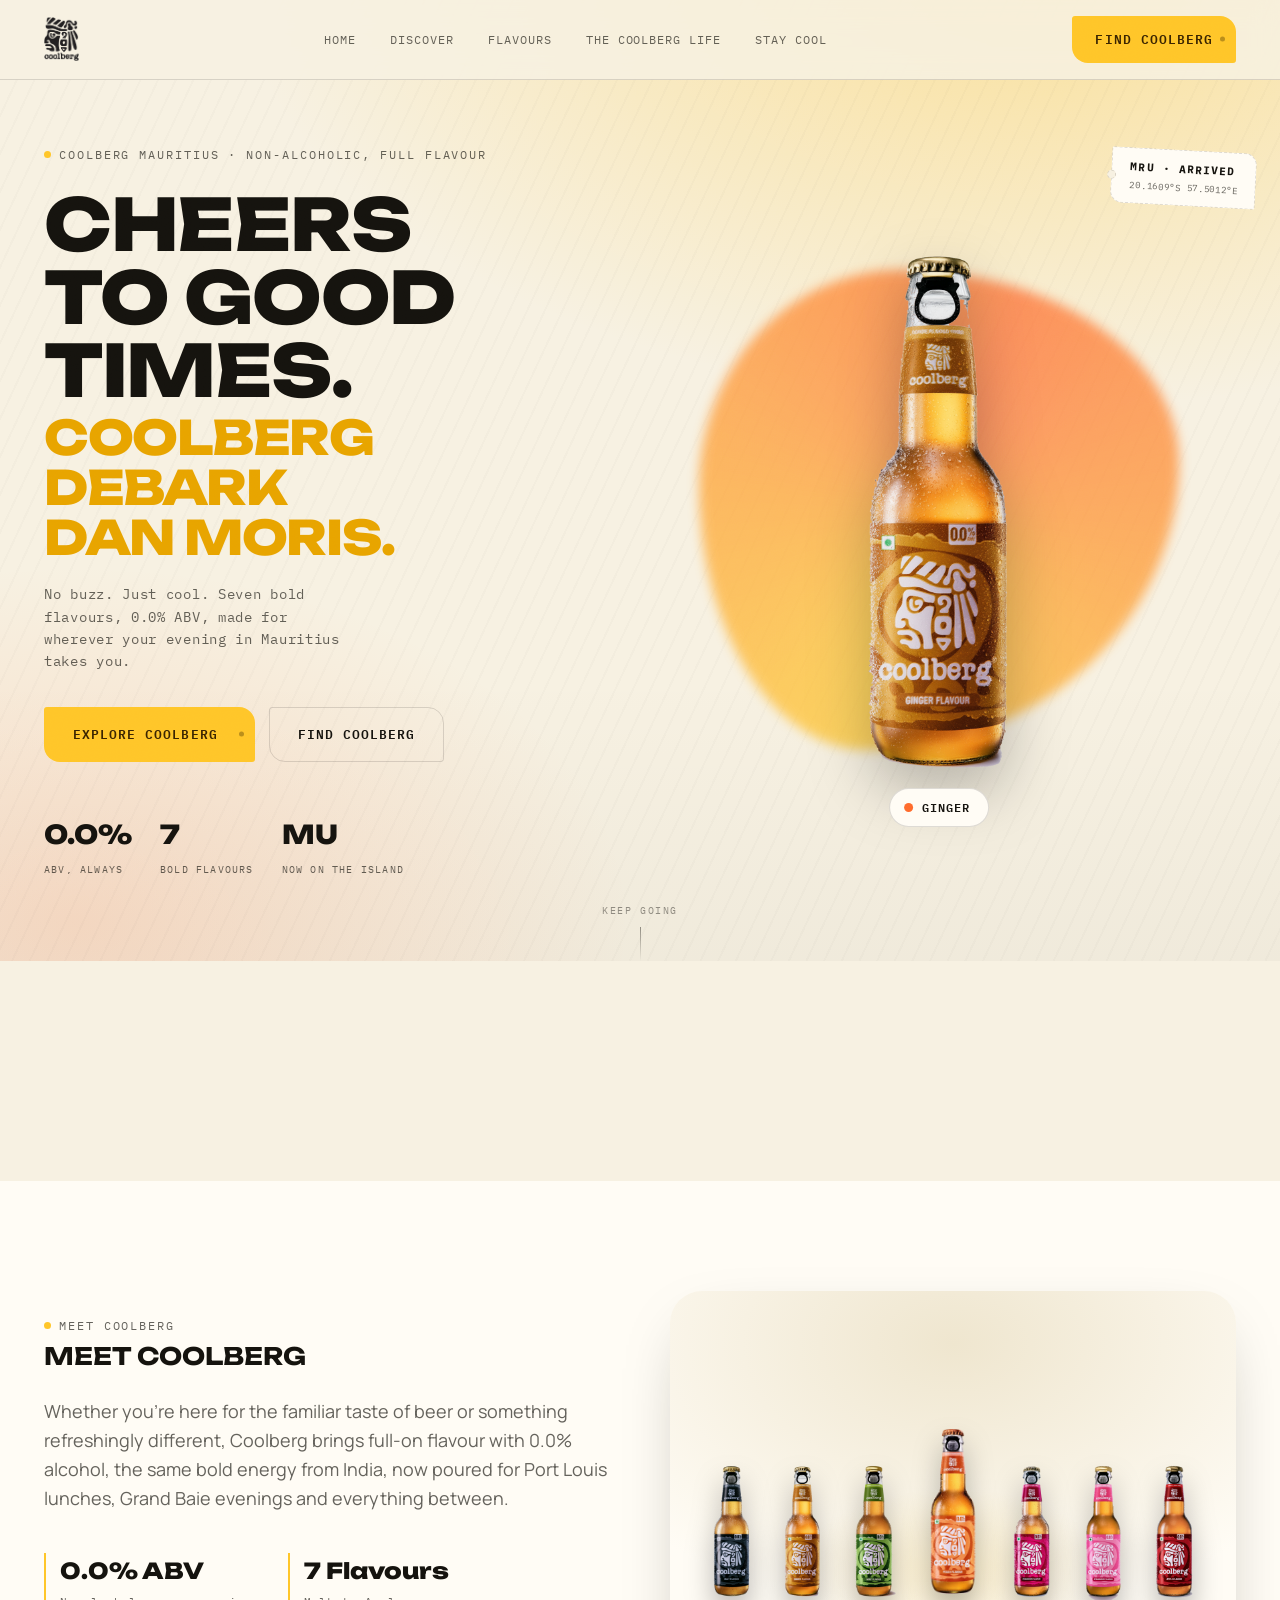
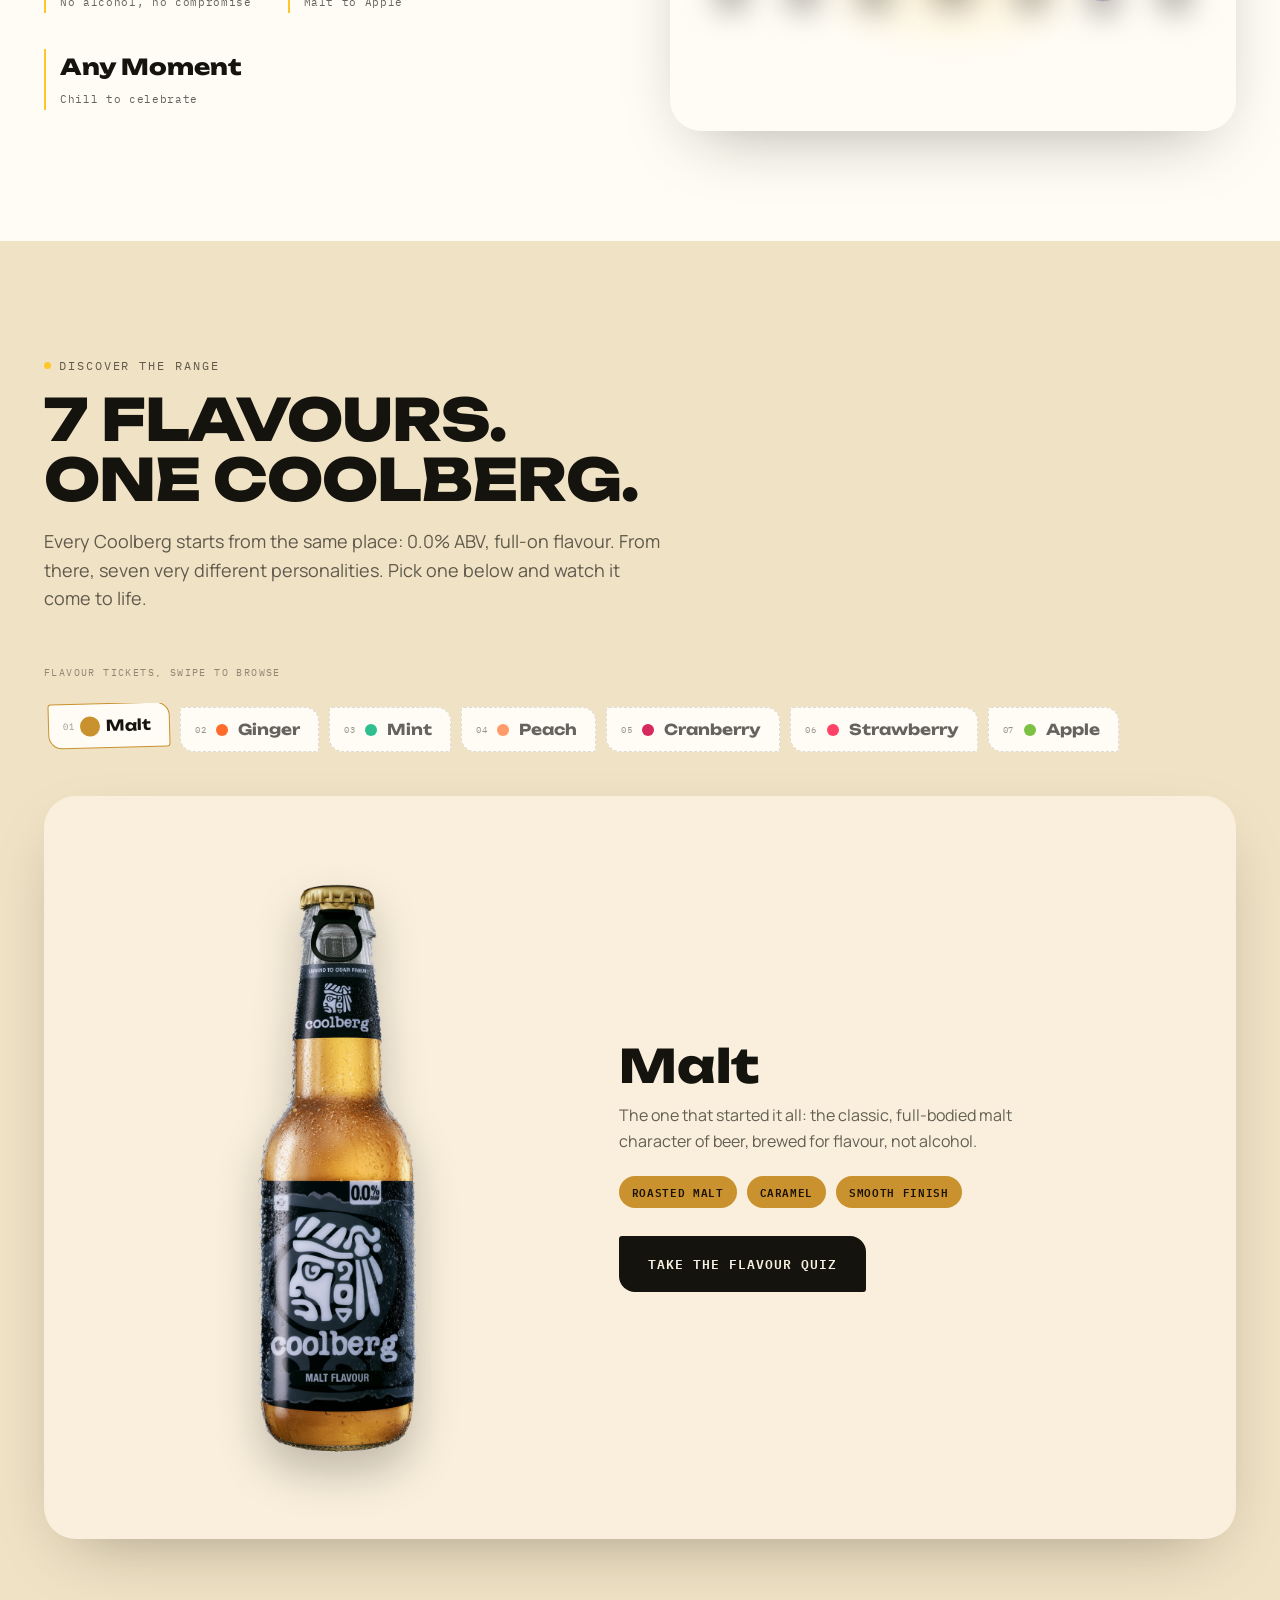
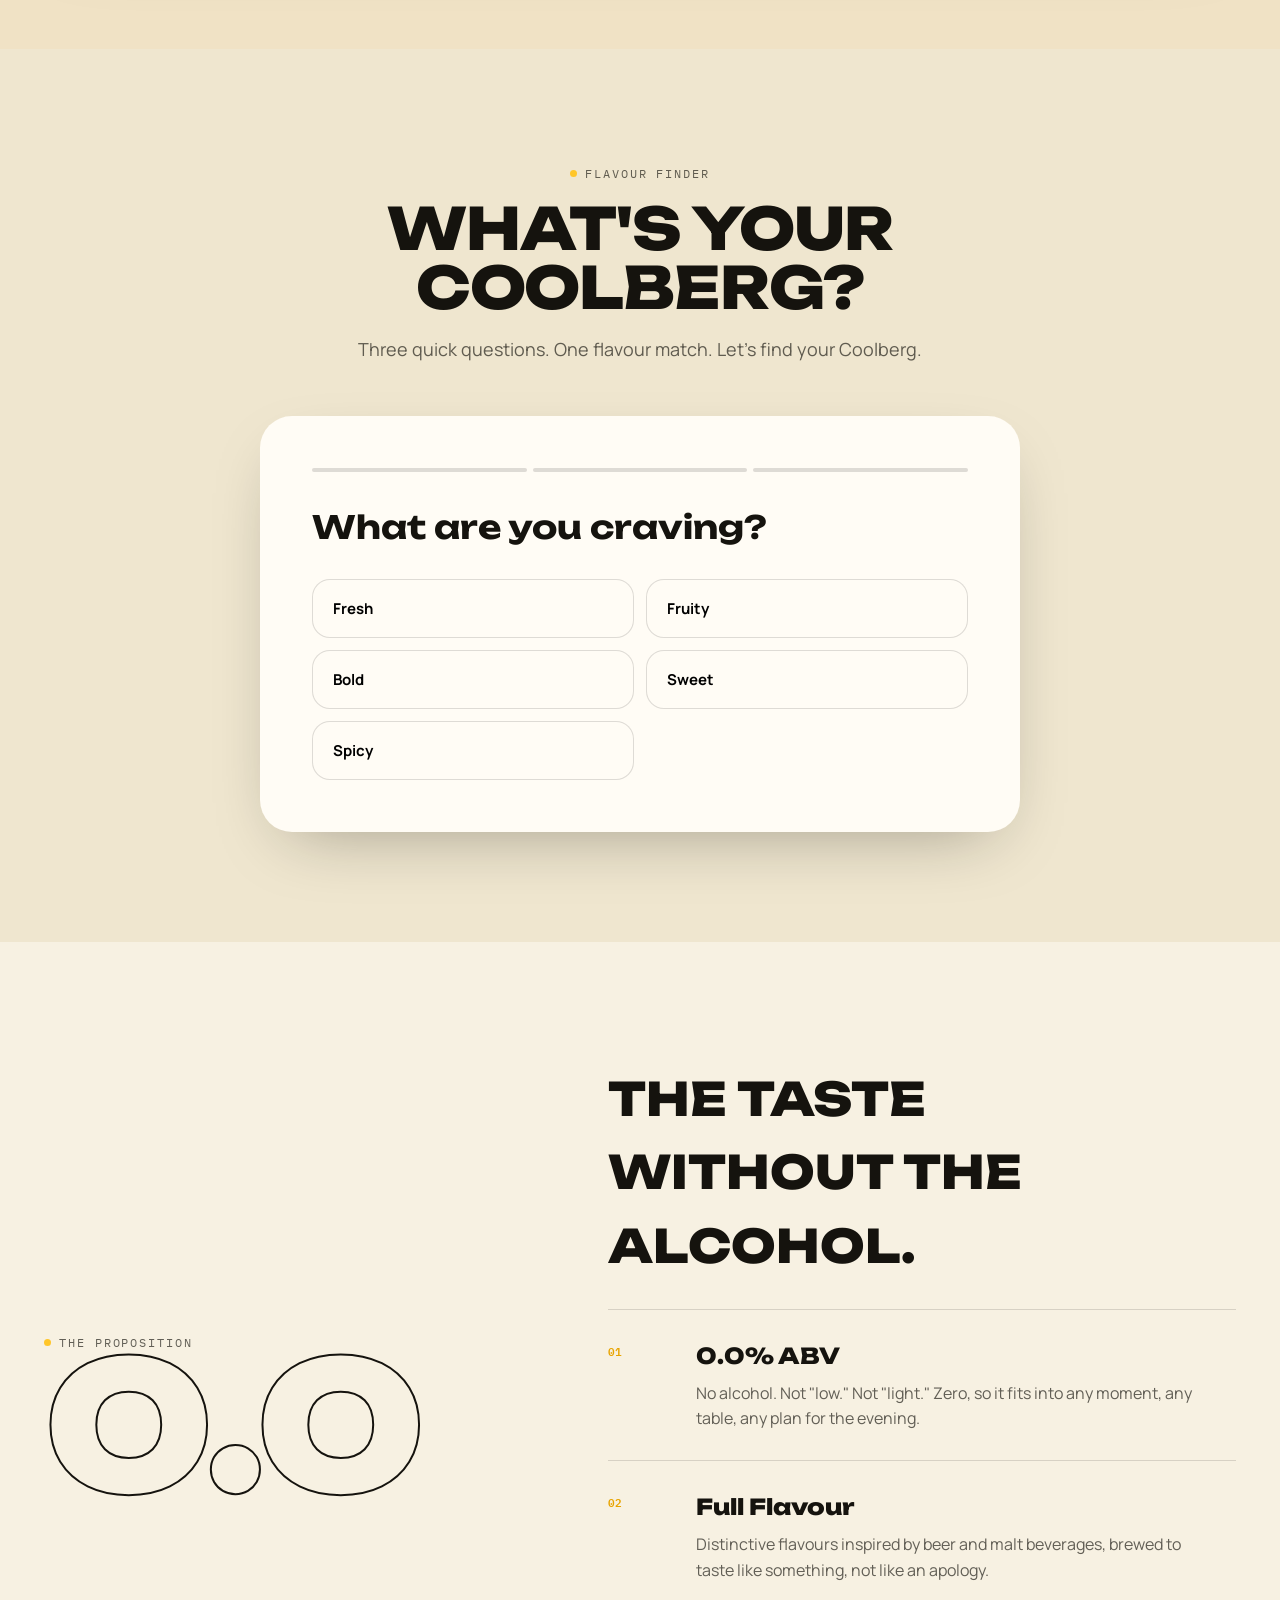
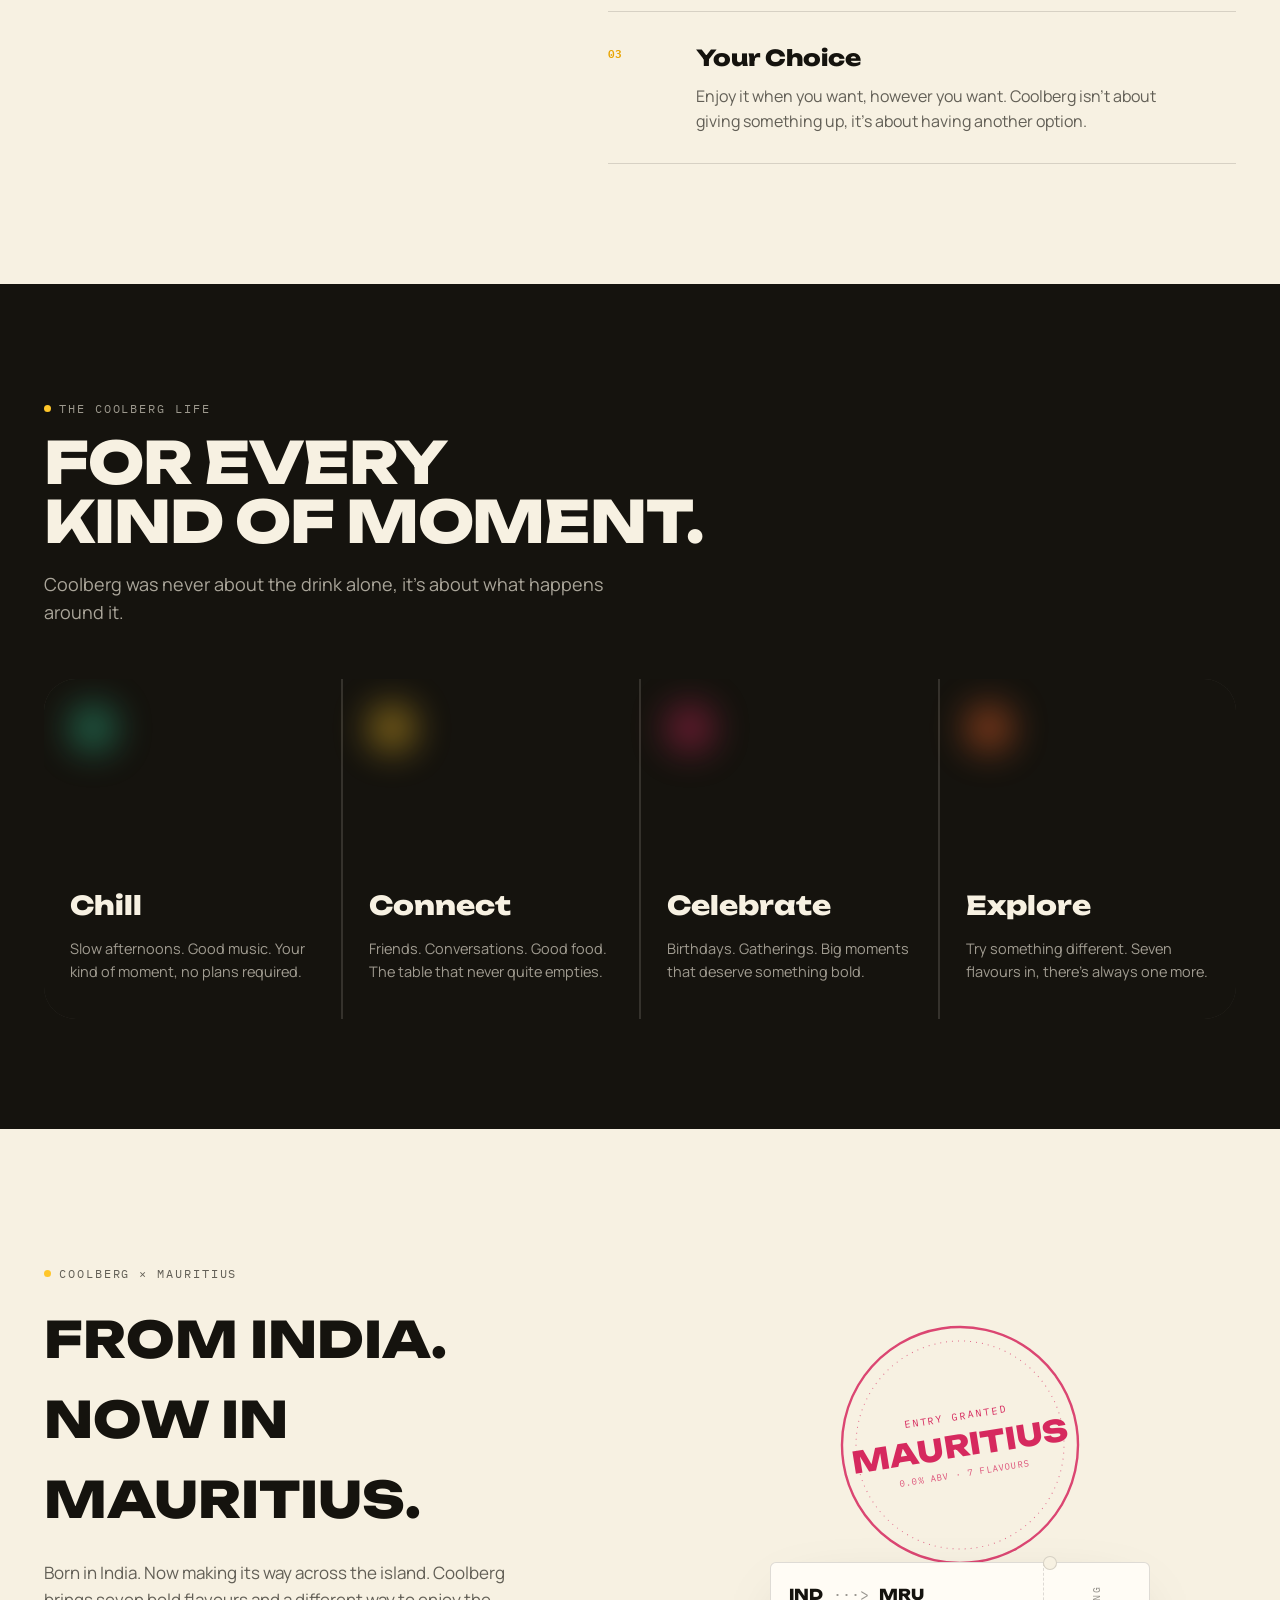
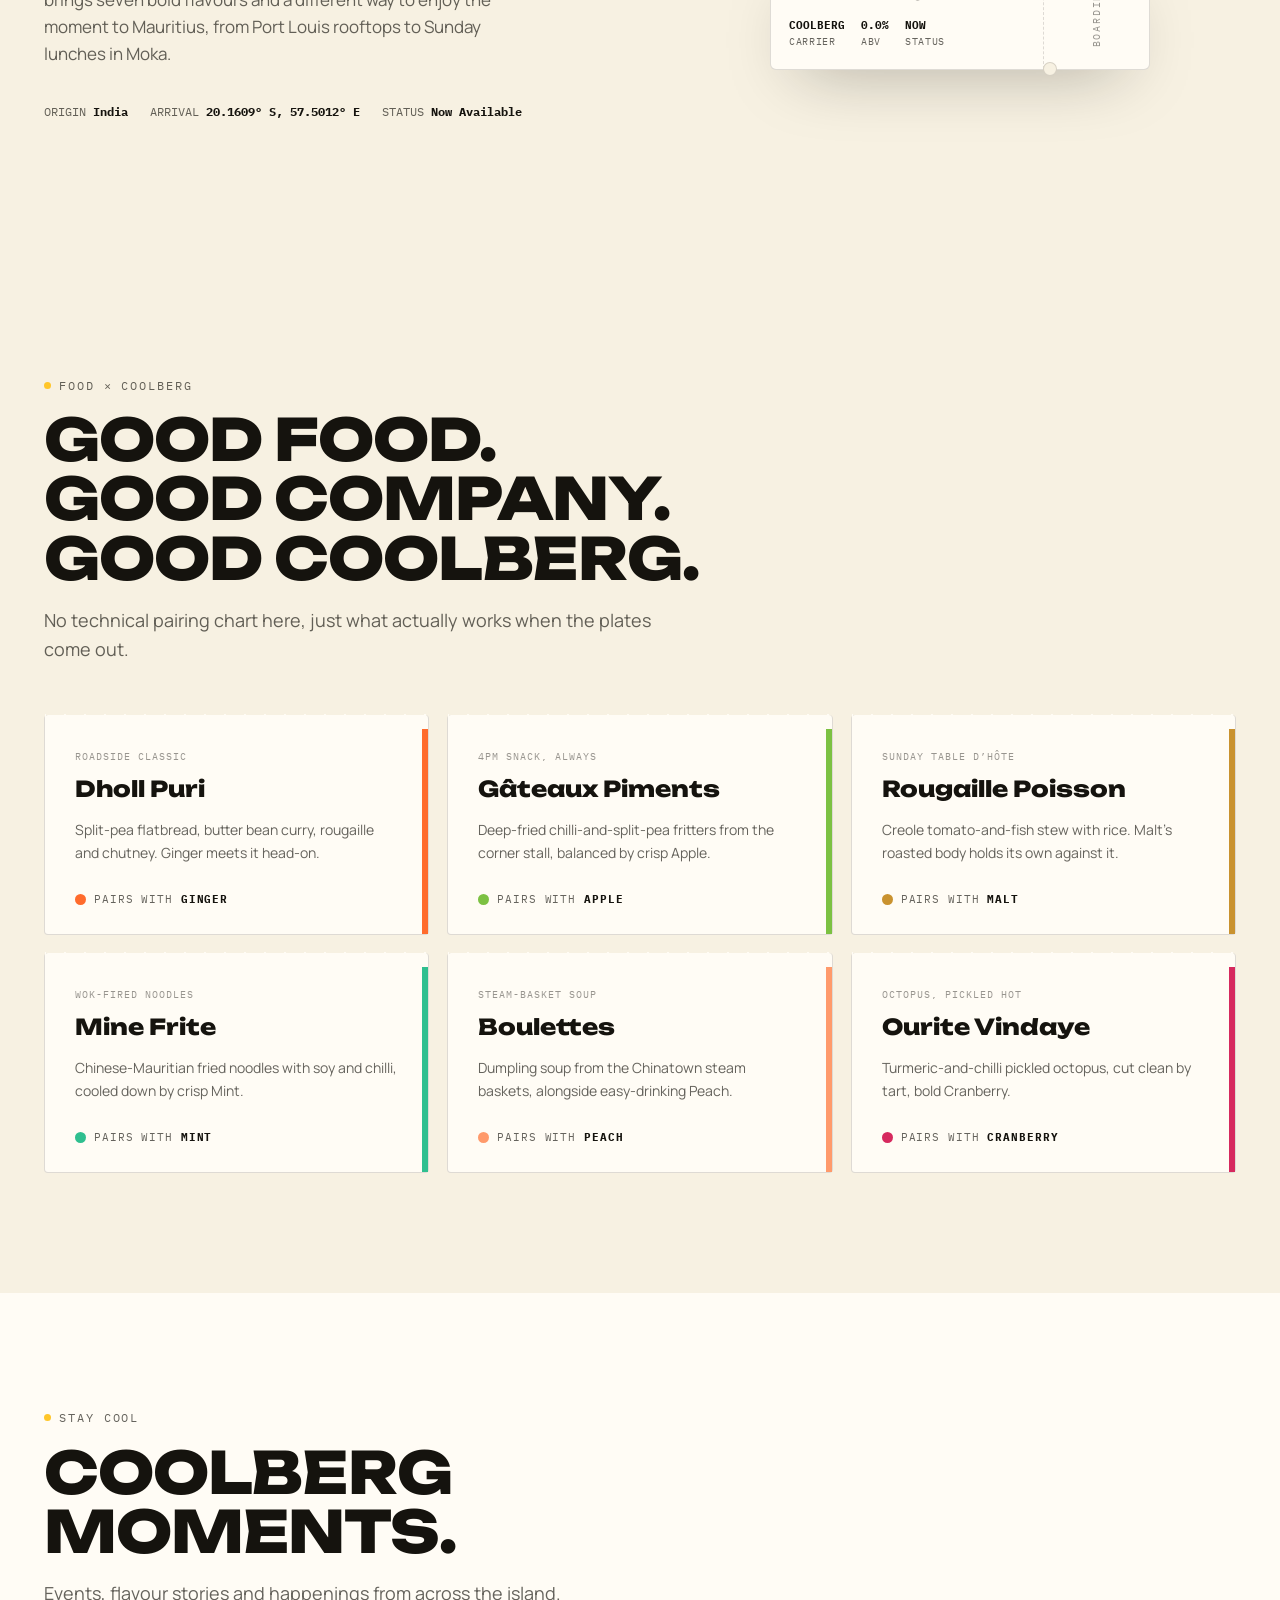
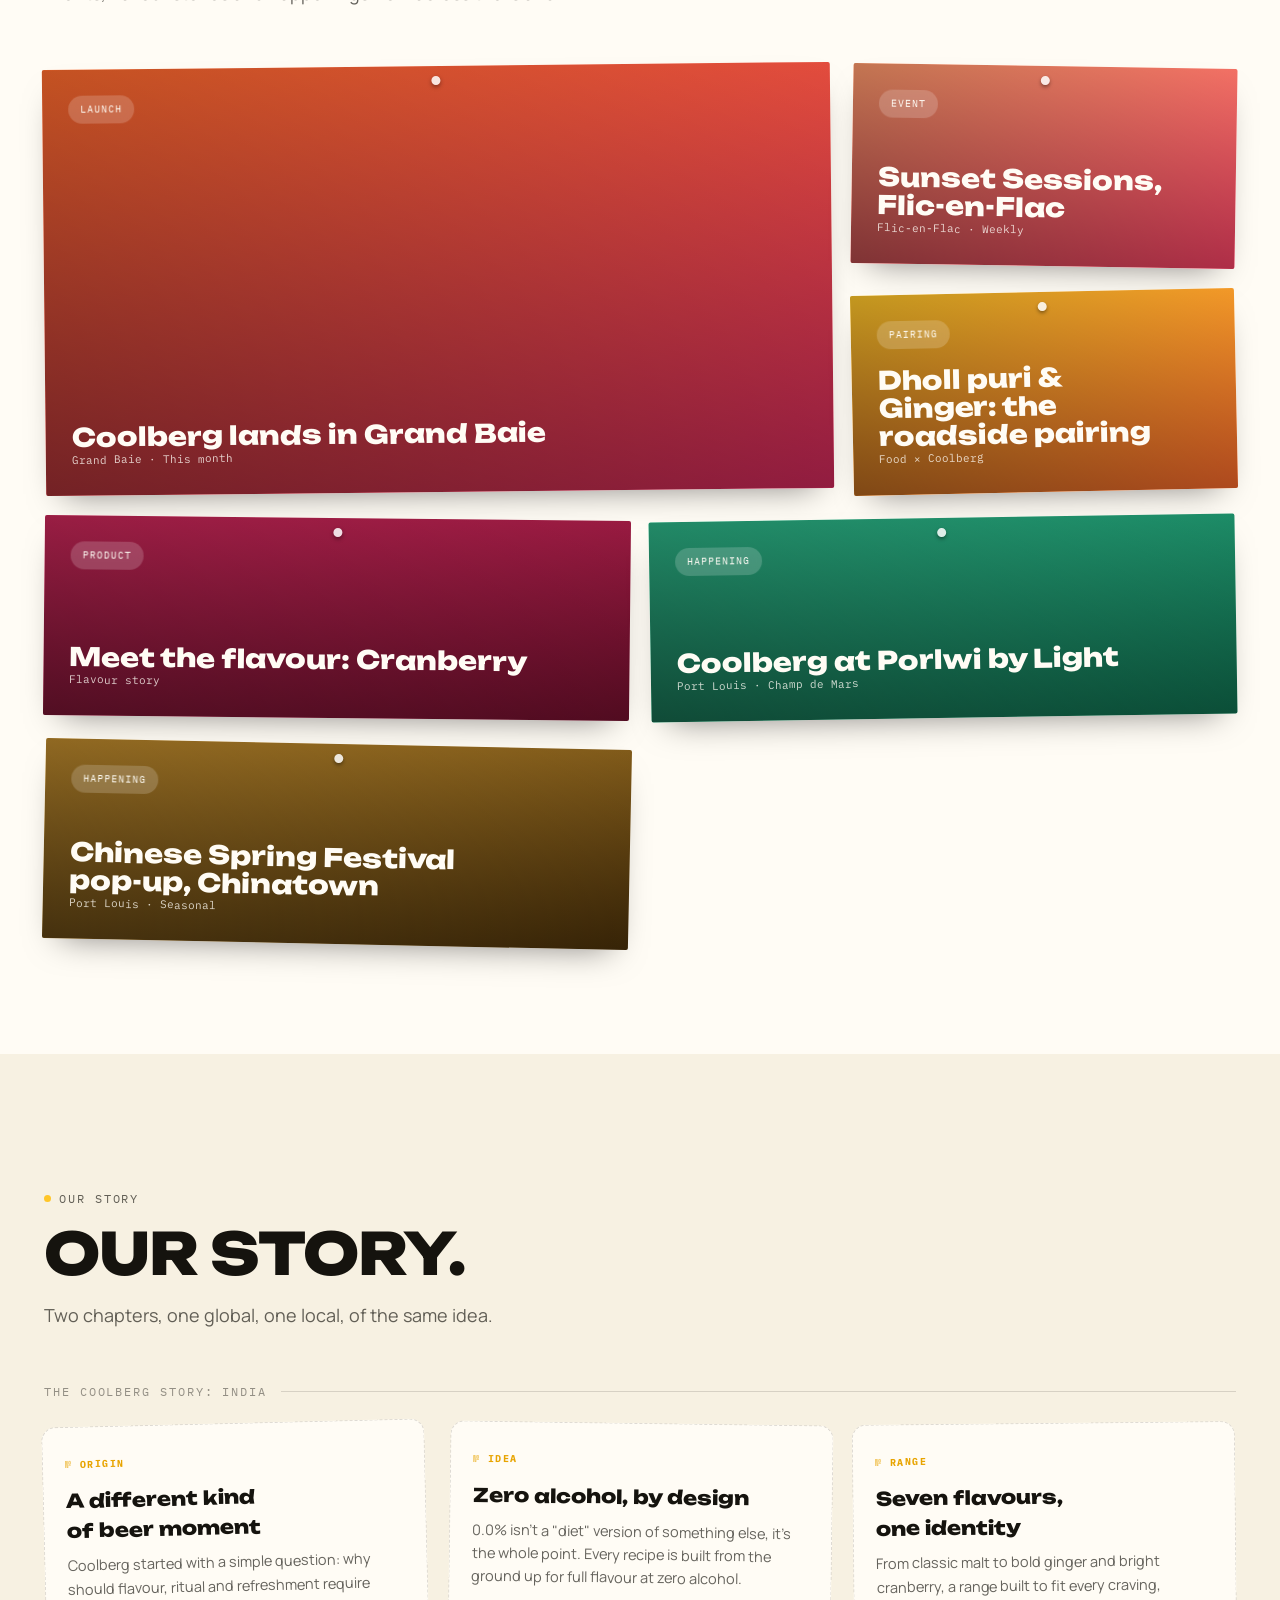
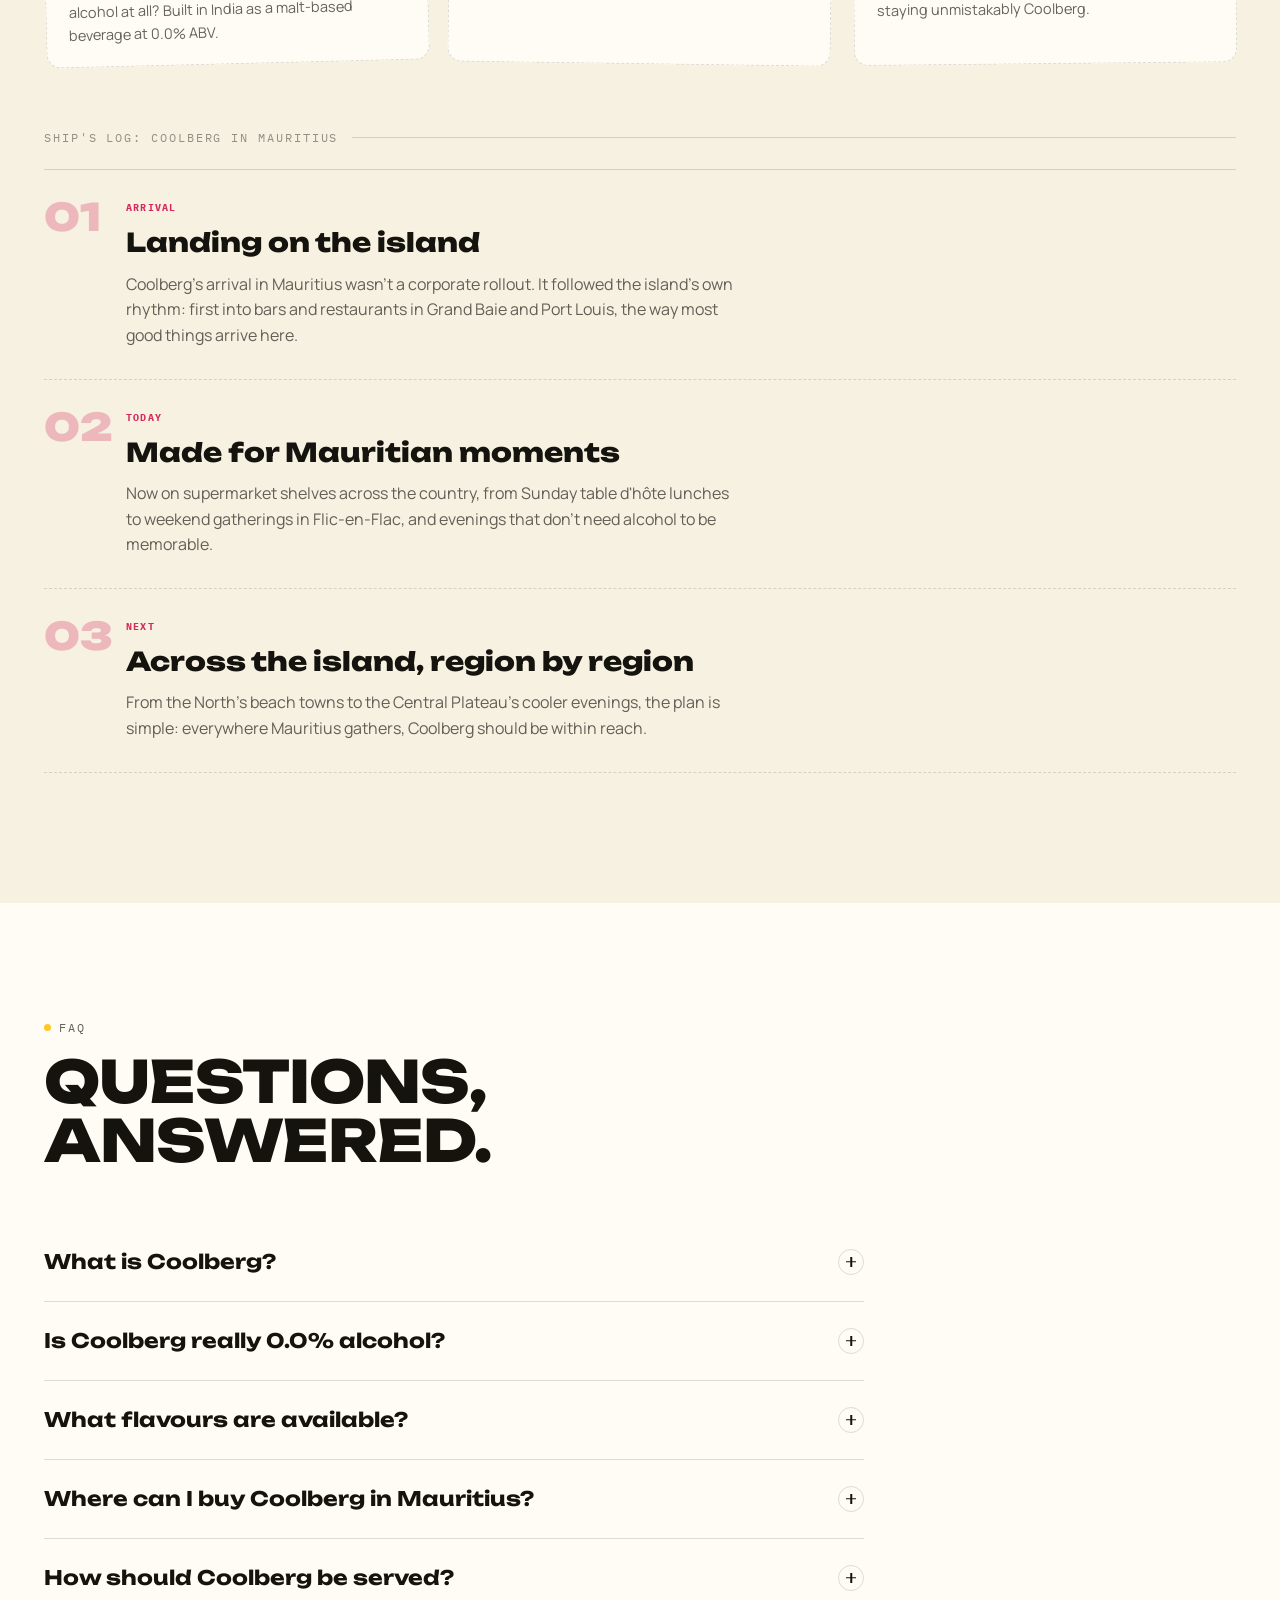
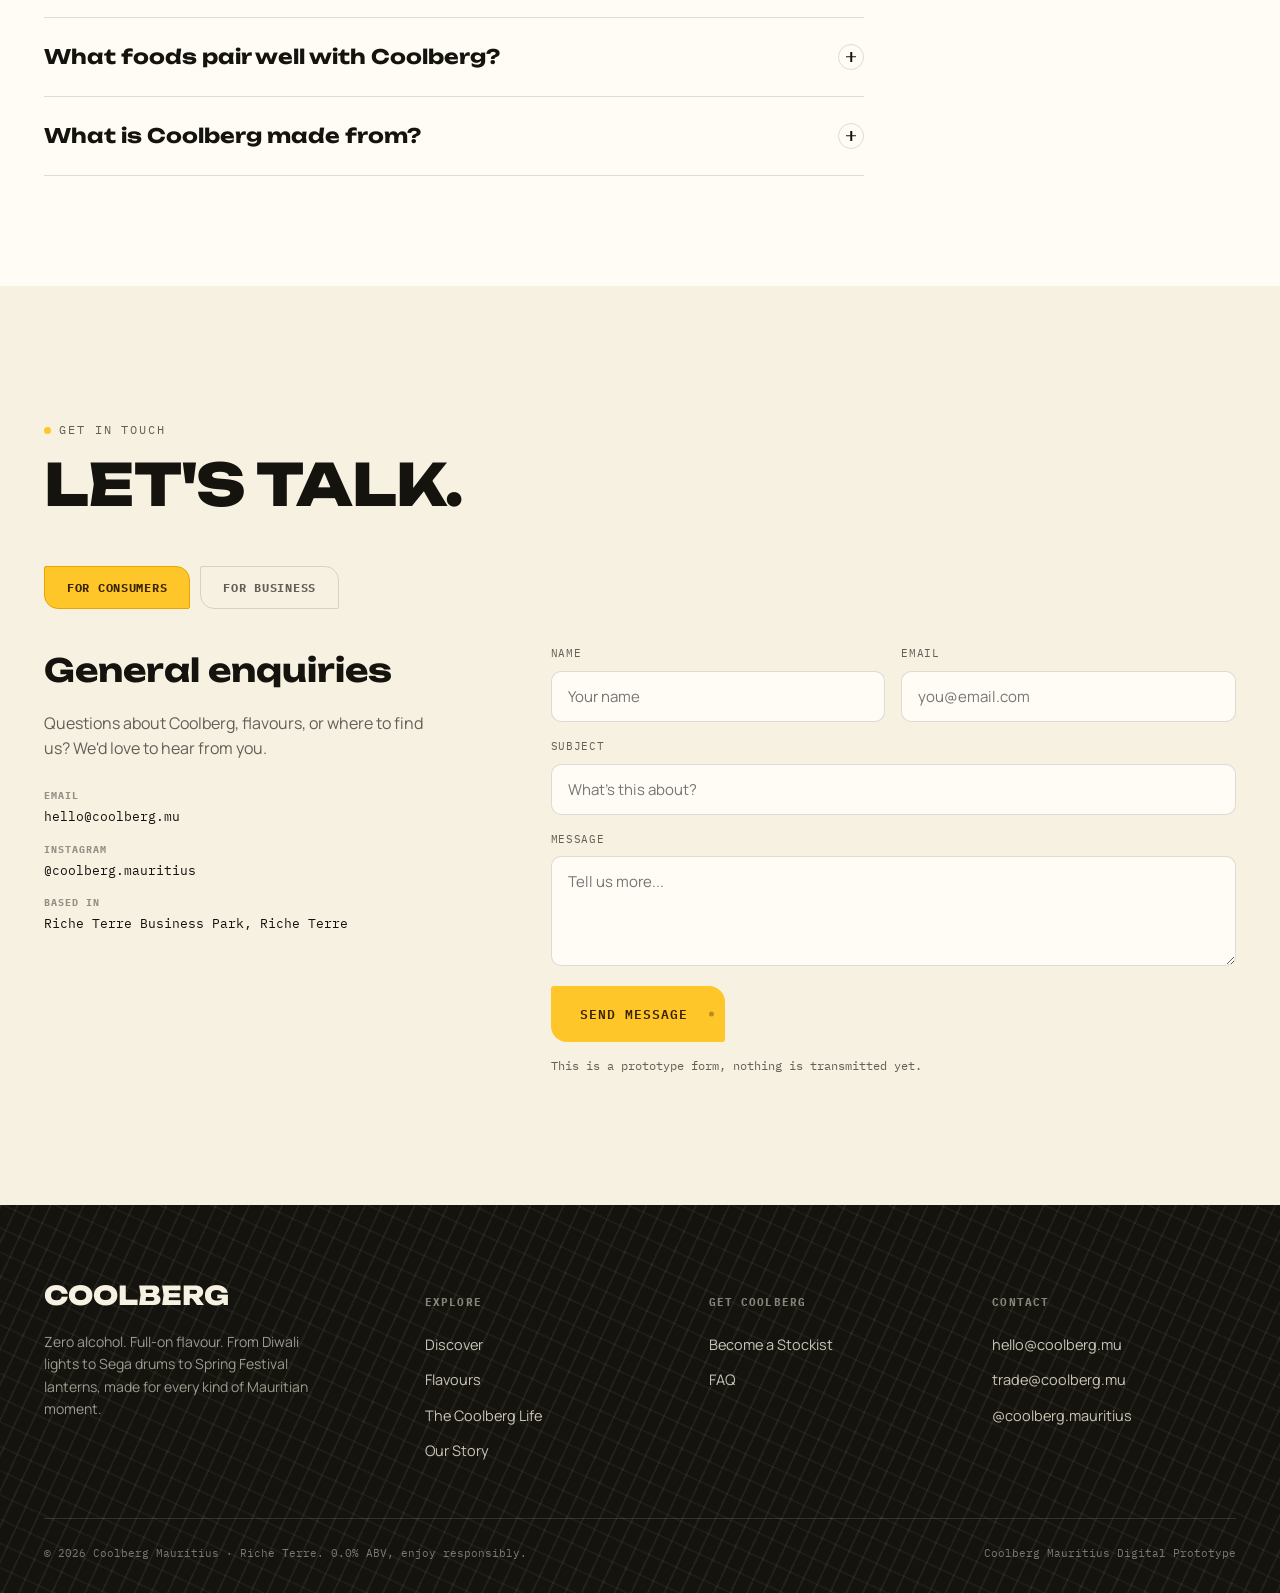
==== index.html @ 33cad8aa "Initial commit: Coolberg Mauritius website" ====
<!DOCTYPE html>
<html lang="en">
<head>
<meta charset="UTF-8">
<meta name="viewport" content="width=device-width, initial-scale=1.0">
<title>Coolberg Mauritius</title>
<meta name="description" content="Coolberg Mauritius: 0.0% ABV, full-on flavour. Discover 7 bold flavours, find where to buy Coolberg non-alcoholic beer across Mauritius, and see what your Coolberg is.">
<link rel="preconnect" href="https://fonts.googleapis.com">
<link rel="preconnect" href="https://fonts.gstatic.com" crossorigin>
<link rel="stylesheet" href="https://fonts.googleapis.com/css2?family=Unbounded:wght@400;600;700;800;900&family=Manrope:wght@400;500;600;700;800&family=IBM+Plex+Mono:wght@400;500;600&display=swap">
<link rel="stylesheet" href="styles.css">
</head>
<body>
<script type="application/ld+json">
{"@context":"https://schema.org","@type":"Organization","name":"Coolberg Mauritius","description":"0.0% ABV non-alcoholic malt beverage brand available in Mauritius, in seven flavours.","brand":"Coolberg"}
</script>

<nav class="site-nav">
  <div class="nav-inner">
    <a href="#top" class="logo"><img src="assets/coolberg_main_logo.png" alt="Coolberg" class="logo-mark"></a>
    <div class="nav-links" role="navigation" aria-label="Primary">
      <a href="#top">Home</a>
      <a href="#discover">Discover</a>
      <a href="#flavours">Flavours</a>
      <a href="#life">The Coolberg Life</a>
      <a href="#moments">Stay Cool</a>
    </div>
    <div class="nav-cta">
      <a href="#contact" class="btn btn-primary" style="padding:12px 22px;">Find Coolberg</a>
      <button class="burger" id="burgerBtn" aria-expanded="false" aria-controls="mobileMenu" aria-label="Open menu"><span></span></button>
    </div>
  </div>
</nav>

<div class="mobile-menu" id="mobileMenu">
  <a href="#top">Home</a>
  <a href="#discover">Discover</a>
  <a href="#flavours">Flavours</a>
  <a href="#life">The Coolberg Life</a>
  <a href="#contact">Find Coolberg</a>
  <a href="#moments">Stay Cool</a>
  <a href="#contact" class="btn btn-primary mm-cta">Find Coolberg</a>
</div>

<main id="top">

<!-- HERO -->
<header class="hero">
  <div class="hero-bg" aria-hidden="true"></div>
  <div class="hero-tag" aria-hidden="true"><b>MRU · ARRIVED</b><span>20.1609°S 57.5012°E</span></div>
  <div class="wrap hero-inner">
    <div class="hero-copy">
      <span class="eyebrow">Coolberg Mauritius · Non-Alcoholic, Full Flavour</span>
      <h1>CHEERS TO GOOD TIMES.<br><em>COOLBERG DEBARK DAN MORIS.</em></h1>
      <p class="hero-sub">No buzz. Just cool. Seven bold flavours, 0.0% ABV, made for wherever your evening in Mauritius takes you.</p>
      <div class="hero-ctas">
        <a href="#flavours" class="btn btn-primary">Explore Coolberg</a>
        <a href="#contact" class="btn btn-outline">Find Coolberg</a>
      </div>
      <div class="hero-stats">
        <div><b>0.0%</b><span>ABV, always</span></div>
        <div><b>7</b><span>Bold flavours</span></div>
        <div><b>MU</b><span>Now on the island</span></div>
      </div>
    </div>
    <div class="hero-visual" aria-hidden="true">
      <div class="hero-blob"></div>
      <div class="hero-bottle-stage" id="heroBottleStage"></div>
      <div class="hero-flavour-tag" id="heroFlavourTag"><span class="hft-dot" id="heroFlavourDot"></span><span id="heroFlavourName">Malt</span></div>
    </div>
  </div>
  <div class="hero-scrollcue" aria-hidden="true"><span>Keep going</span><span class="line"></span></div>
</header>

<!-- MEET COOLBERG -->
<section id="discover" class="sec-pad" data-section="meet"><div id="meet-anchor"></div></section>
<section id="meet" class="sec-pad pattern-weave">
  <div class="wrap meet-grid">
    <div class="reveal">
      <span class="eyebrow">Meet Coolberg</span>
      <h2 class="sec-head" style="margin-bottom:0;">MEET COOLBERG</h2>
      <p style="margin-top:22px;font-size:18px;color:var(--fg-soft);max-width:52ch;">Whether you're here for the familiar taste of beer or something refreshingly different, Coolberg brings full-on flavour with 0.0% alcohol, the same bold energy from India, now poured for Port Louis lunches, Grand Baie evenings and everything between.</p>
      <div class="meet-facts">
        <div><b>0.0% ABV</b><span>No alcohol, no compromise</span></div>
        <div><b>7 Flavours</b><span>Malt to Apple</span></div>
        <div><b>Any Moment</b><span>Chill to celebrate</span></div>
      </div>
    </div>
    <div class="meet-visual reveal">
      <div class="mp-cans" aria-hidden="true">
        <img class="mp-bottle" src="assets/flavours/cutout/malt.png" alt="">
        <img class="mp-bottle" src="assets/flavours/cutout/ginger.png" alt="">
        <img class="mp-bottle" src="assets/flavours/cutout/mint.png" alt="">
        <img class="mp-bottle mp-bottle-lead" src="assets/flavours/cutout/peach.png" alt="">
        <img class="mp-bottle" src="assets/flavours/cutout/cranberry.png" alt="">
        <img class="mp-bottle" src="assets/flavours/cutout/strawberry.png" alt="">
        <img class="mp-bottle" src="assets/flavours/cutout/apple.png" alt="">
      </div>
    </div>
  </div>
</section>

<!-- FLAVOURS -->
<section id="flavours" class="sec-pad">
  <div class="wrap">
    <div class="sec-head reveal">
      <span class="eyebrow">Discover the range</span>
      <h2>7 FLAVOURS.<br>ONE COOLBERG.</h2>
      <p>Every Coolberg starts from the same place: 0.0% ABV, full-on flavour. From there, seven very different personalities. Pick one below and watch it come to life.</p>
    </div>
    <div class="fl-layout reveal">
      <div class="fl-list-label">Flavour tickets, swipe to browse</div>
      <div class="fl-list" id="flList" role="tablist" aria-label="Flavours"></div>
      <div class="fl-display" id="flDisplay">
        <div class="fl-bottle-wrap">
          <img class="fl-bottle-photo" id="flBottleImg" src="assets/flavours/cutout/malt.png" alt="Coolberg Malt, 0.0% ABV bottle">
        </div>
        <div class="fl-copy">
          <h3 class="fl-name" id="flName">Malt</h3>
          <p id="flDesc">The one that started it all: the classic, full-bodied malt character of beer, brewed for flavour, not alcohol.</p>
          <div class="fl-notes" id="flNotes"></div>
          <div class="fl-cta"><button class="btn btn-dark" id="flQuizLink">Take the flavour quiz</button></div>
        </div>
      </div>
    </div>
  </div>
</section>

<!-- QUIZ -->
<section id="quiz" class="sec-pad">
  <div class="wrap">
    <div class="sec-head reveal" style="text-align:center;margin-left:auto;margin-right:auto;">
      <span class="eyebrow" style="justify-content:center;">Flavour finder</span>
      <h2>WHAT'S YOUR<br>COOLBERG?</h2>
      <p style="margin-left:auto;margin-right:auto;">Three quick questions. One flavour match. Let's find your Coolberg.</p>
    </div>
    <div class="quiz-box reveal">
      <div class="quiz-progress" id="quizProgress"><i></i><i></i><i></i></div>

      <div class="quiz-step active" data-step="1">
        <h3>What are you craving?</h3>
        <div class="quiz-opts">
          <button class="quiz-opt" data-q="1" data-v="fresh">Fresh</button>
          <button class="quiz-opt" data-q="1" data-v="fruity">Fruity</button>
          <button class="quiz-opt" data-q="1" data-v="bold">Bold</button>
          <button class="quiz-opt" data-q="1" data-v="sweet">Sweet</button>
          <button class="quiz-opt" data-q="1" data-v="spicy">Spicy</button>
        </div>
      </div>

      <div class="quiz-step" data-step="2">
        <h3>Pick your moment.</h3>
        <div class="quiz-opts">
          <button class="quiz-opt" data-q="2" data-v="chill">Chill</button>
          <button class="quiz-opt" data-q="2" data-v="connect">Connect</button>
          <button class="quiz-opt" data-q="2" data-v="celebrate">Celebrate</button>
          <button class="quiz-opt" data-q="2" data-v="explore">Explore</button>
        </div>
      </div>

      <div class="quiz-step" data-step="3">
        <h3>What's your vibe?</h3>
        <div class="quiz-opts">
          <button class="quiz-opt" data-q="3" data-v="classic">Classic &amp; malty</button>
          <button class="quiz-opt" data-q="3" data-v="adventurous">Adventurous &amp; bold</button>
          <button class="quiz-opt" data-q="3" data-v="sweetfruity">Sweet &amp; fruity</button>
          <button class="quiz-opt" data-q="3" data-v="crisp">Crisp &amp; light</button>
        </div>
      </div>

      <div class="quiz-step" data-step="result">
        <div class="quiz-result">
          <span class="qr-label">Your Coolberg is</span>
          <h3><span class="qr-flavour" id="qrFlavour">Cranberry</span></h3>
          <p id="qrDesc">Bold, tart and just a little rebellious, cranberry is for the ones who like their flavour with an edge.</p>
          <button class="btn btn-primary" id="qrDiscoverBtn">Discover this flavour</button>
          <br><button class="quiz-restart" id="quizRestart">Start over</button>
        </div>
      </div>
    </div>
  </div>
</section>

<!-- WHY 0.0 -->
<section id="why" class="sec-pad">
  <div class="wrap why-grid">
    <div class="reveal"><span class="eyebrow">The proposition</span><div class="why-num" aria-hidden="true">0.0</div></div>
    <div class="reveal">
      <h2 style="font-size:clamp(30px,4.4vw,46px);font-weight:800;margin-bottom:8px;">THE TASTE<br>WITHOUT THE ALCOHOL.</h2>
      <div class="why-cols" style="margin-top:26px;">
        <div class="why-item"><span class="wi-tag">01</span><div><h4>0.0% ABV</h4><p>No alcohol. Not "low." Not "light." Zero, so it fits into any moment, any table, any plan for the evening.</p></div></div>
        <div class="why-item"><span class="wi-tag">02</span><div><h4>Full Flavour</h4><p>Distinctive flavours inspired by beer and malt beverages, brewed to taste like something, not like an apology.</p></div></div>
        <div class="why-item"><span class="wi-tag">03</span><div><h4>Your Choice</h4><p>Enjoy it when you want, however you want. Coolberg isn't about giving something up, it's about having another option.</p></div></div>
      </div>
    </div>
  </div>
</section>

<!-- COOLBERG LIFE -->
<section id="life" class="sec-pad pattern-weave-inv">
  <div class="wrap">
    <div class="sec-head reveal"><span class="eyebrow">The Coolberg life</span><h2>FOR EVERY<br>KIND OF MOMENT.</h2><p>Coolberg was never about the drink alone, it's about what happens around it.</p></div>
    <div class="life-grid reveal">
      <div class="life-card"><div class="lc-glow" style="background:var(--mint);filter:blur(18px);opacity:.5;"></div><h4>Chill</h4><p>Slow afternoons. Good music. Your kind of moment, no plans required.</p></div>
      <div class="life-card"><div class="lc-glow" style="background:var(--gold);filter:blur(18px);opacity:.5;"></div><h4>Connect</h4><p>Friends. Conversations. Good food. The table that never quite empties.</p></div>
      <div class="life-card"><div class="lc-glow" style="background:var(--cranberry);filter:blur(18px);opacity:.5;"></div><h4>Celebrate</h4><p>Birthdays. Gatherings. Big moments that deserve something bold.</p></div>
      <div class="life-card"><div class="lc-glow" style="background:var(--ginger);filter:blur(18px);opacity:.5;"></div><h4>Explore</h4><p>Try something different. Seven flavours in, there's always one more.</p></div>
    </div>
  </div>
</section>

<!-- MAURITIUS -->
<section id="mauritius" class="sec-pad">
  <div class="wrap mtx-grid">
    <div class="reveal">
      <span class="eyebrow">Coolberg × Mauritius</span>
      <h2 style="font-size:clamp(30px,4.6vw,50px);font-weight:800;margin-top:14px;">FROM INDIA.<br>NOW IN MAURITIUS.</h2>
      <p style="margin-top:20px;font-size:17px;color:var(--fg-soft);max-width:48ch;">Born in India. Now making its way across the island. Coolberg brings seven bold flavours and a different way to enjoy the moment to Mauritius, from Port Louis rooftops to Sunday lunches in Moka.</p>
      <div class="mtx-coords">
        <span>ORIGIN <b>India</b></span>
        <span>ARRIVAL <b>20.1609° S, 57.5012° E</b></span>
        <span>STATUS <b>Now Available</b></span>
      </div>
    </div>
    <div class="mtx-doc reveal">
      <div class="mtx-stamp" aria-hidden="true">
        <svg viewBox="0 0 270 270"><circle class="mtx-stamp-ring" cx="135" cy="135" r="118"/><circle class="mtx-stamp-ring2" cx="135" cy="135" r="104"/></svg>
        <div class="mtx-stamp-core">
          <div class="ms-top">Entry Granted</div>
          <div class="ms-main">MAURITIUS</div>
          <div class="ms-sub">0.0% ABV · 7 FLAVOURS</div>
        </div>
      </div>
      <div class="mtx-boarding">
        <div class="mtx-b-main">
          <div class="mtx-b-route">IND <span class="arrow">···&gt;</span> MRU</div>
          <div class="mtx-b-meta">
            <span><b>Coolberg</b>Carrier</span>
            <span><b>0.0%</b>ABV</span>
            <span><b>Now</b>Status</span>
          </div>
        </div>
        <div class="mtx-b-stub"><span>Boarding</span></div>
      </div>
    </div>
  </div>
</section>

<!-- FOOD -->
<section id="food" class="sec-pad">
  <div class="wrap">
    <div class="sec-head reveal"><span class="eyebrow">Food × Coolberg</span><h2>GOOD FOOD.<br>GOOD COMPANY.<br>GOOD COOLBERG.</h2><p>No technical pairing chart here, just what actually works when the plates come out.</p></div>
    <div class="food-grid reveal" id="foodGrid"></div>
  </div>
</section>

<!-- MOMENTS -->
<section id="moments" class="sec-pad pattern-weave">
  <div class="wrap">
    <div class="sec-head reveal"><span class="eyebrow">Stay Cool</span><h2>COOLBERG MOMENTS.</h2><p>Events, flavour stories and happenings from across the island.</p></div>
    <div class="moments-grid reveal" id="momentsGrid"></div>
  </div>
</section>

<!-- STORY -->
<section id="story" class="sec-pad">
  <div class="wrap">
    <div class="sec-head reveal"><span class="eyebrow">Our story</span><h2>OUR STORY.</h2><p>Two chapters, one global, one local, of the same idea.</p></div>
    <div class="reveal">
      <div class="story-chapter">
        <div class="story-divider">The Coolberg story: India</div>
        <div class="story-stamps">
          <div class="story-stamp"><span class="si-tag">Origin</span><h4>A different kind of beer moment</h4><p>Coolberg started with a simple question: why should flavour, ritual and refreshment require alcohol at all? Built in India as a malt-based beverage at 0.0% ABV.</p></div>
          <div class="story-stamp"><span class="si-tag">Idea</span><h4>Zero alcohol, by design</h4><p>0.0% isn't a "diet" version of something else, it's the whole point. Every recipe is built from the ground up for full flavour at zero alcohol.</p></div>
          <div class="story-stamp"><span class="si-tag">Range</span><h4>Seven flavours, one identity</h4><p>From classic malt to bold ginger and bright cranberry, a range built to fit every craving, staying unmistakably Coolberg.</p></div>
        </div>
      </div>
      <div class="story-chapter">
        <div class="story-divider">Ship's log: Coolberg in Mauritius</div>
        <div class="story-log">
          <div class="log-item"><span class="log-num">01</span><div><span class="si-tag">Arrival</span><h4>Landing on the island</h4><p>Coolberg's arrival in Mauritius wasn't a corporate rollout. It followed the island's own rhythm: first into bars and restaurants in Grand Baie and Port Louis, the way most good things arrive here.</p></div></div>
          <div class="log-item"><span class="log-num">02</span><div><span class="si-tag">Today</span><h4>Made for Mauritian moments</h4><p>Now on supermarket shelves across the country, from Sunday table d'hôte lunches to weekend gatherings in Flic-en-Flac, and evenings that don't need alcohol to be memorable.</p></div></div>
          <div class="log-item"><span class="log-num">03</span><div><span class="si-tag">Next</span><h4>Across the island, region by region</h4><p>From the North's beach towns to the Central Plateau's cooler evenings, the plan is simple: everywhere Mauritius gathers, Coolberg should be within reach.</p></div></div>
        </div>
      </div>
    </div>
  </div>
</section>

<!-- FAQ -->
<section id="faq" class="sec-pad">
  <div class="wrap">
    <div class="sec-head reveal"><span class="eyebrow">FAQ</span><h2>QUESTIONS,<br>ANSWERED.</h2></div>
    <div class="faq-list reveal" id="faqList"></div>
  </div>
</section>

<!-- CONTACT -->
<section id="contact" class="sec-pad">
  <div class="wrap">
    <div class="sec-head reveal"><span class="eyebrow">Get in touch</span><h2>LET'S TALK.</h2></div>
    <div class="contact-tabs reveal">
      <button class="ctab" aria-selected="true" data-tab="consumer">For Consumers</button>
      <button class="ctab" aria-selected="false" data-tab="business">For Business</button>
    </div>

    <div class="contact-panel active reveal" id="panel-consumer">
      <div class="contact-info">
        <h3>General enquiries</h3>
        <p>Questions about Coolberg, flavours, or where to find us? We'd love to hear from you.</p>
        <div class="ci-list">
          <div><b>Email</b>hello@coolberg.mu</div>
          <div><b>Instagram</b>@coolberg.mauritius</div>
          <div><b>Based in</b>Riche Terre Business Park, Riche Terre</div>
        </div>
      </div>
      <form class="contact-form" onsubmit="return false;">
        <div class="form-grid">
          <div class="field"><label for="cName">Name</label><input id="cName" type="text" placeholder="Your name" required></div>
          <div class="field"><label for="cEmail">Email</label><input id="cEmail" type="email" placeholder="you@email.com" required></div>
          <div class="field full"><label for="cSubject">Subject</label><input id="cSubject" type="text" placeholder="What's this about?"></div>
          <div class="field full"><label for="cMsg">Message</label><textarea id="cMsg" placeholder="Tell us more..."></textarea></div>
        </div>
        <button class="btn btn-primary" style="margin-top:20px;">Send message</button>
        <p class="form-note">This is a prototype form, nothing is transmitted yet.</p>
      </form>
    </div>

    <div class="contact-panel" id="panel-business">
      <div class="contact-info">
        <h3>BECOME A STOCKIST</h3>
        <p>Restaurants, shops, supermarkets and venues, let's get Coolberg on your menu or your shelf.</p>
        <div class="ci-list">
          <div><b>Email</b>trade@coolberg.mu</div>
          <div><b>Phone</b>+230 5987 4210</div>
          <div><b>Response time</b>Within 2 business days</div>
        </div>
      </div>
      <form class="contact-form" onsubmit="return false;">
        <div class="form-grid">
          <div class="field"><label for="bName">Contact name</label><input id="bName" type="text" placeholder="Your name" required></div>
          <div class="field"><label for="bBiz">Business name</label><input id="bBiz" type="text" placeholder="Business name" required></div>
          <div class="field"><label for="bEmail">Email</label><input id="bEmail" type="email" placeholder="you@business.mu" required></div>
          <div class="field"><label for="bType">Business type</label>
            <select id="bType">
              <option>Restaurant</option><option>Café</option><option>Bar</option><option>Supermarket</option><option>Shop</option><option>Event / Venue</option><option>Other</option>
            </select>
          </div>
          <div class="field full"><label for="bArea">Area</label><input id="bArea" type="text" placeholder="e.g. Grand Baie, Moka..."></div>
          <div class="field full"><label for="bMsg">Tell us about your business</label><textarea id="bMsg" placeholder="Type of venue, expected volume, anything else..."></textarea></div>
        </div>
        <button class="btn btn-primary" style="margin-top:20px;">Submit enquiry</button>
        <p class="form-note">This is a prototype form, nothing is transmitted yet.</p>
      </form>
    </div>
  </div>
</section>

</main>

<footer class="pattern-weave-inv">
  <div class="wrap">
    <div class="foot-top">
      <div class="foot-brand"><b>COOLBERG</b><p>Zero alcohol. Full-on flavour. From Diwali lights to Sega drums to Spring Festival lanterns, made for every kind of Mauritian moment.</p></div>
      <div class="foot-col"><h5>Explore</h5><a href="#discover">Discover</a><a href="#flavours">Flavours</a><a href="#life">The Coolberg Life</a><a href="#story">Our Story</a></div>
      <div class="foot-col"><h5>Get Coolberg</h5><a href="#contact">Become a Stockist</a><a href="#faq">FAQ</a></div>
      <div class="foot-col"><h5>Contact</h5><span>hello@coolberg.mu</span><span>trade@coolberg.mu</span><span>@coolberg.mauritius</span></div>
    </div>
    <div class="foot-bottom">
      <span>© 2026 Coolberg Mauritius · Riche Terre. 0.0% ABV, enjoy responsibly.</span>
      <span>Coolberg Mauritius Digital Prototype</span>
    </div>
  </div>
</footer>

<script src="script.js"></script>
</body>
</html>
---- styles.css ----
/* ============ TOKENS ============ */
:root{
  --gold:#FFC629; --gold-deep:#E8A400; --gold-ink:#3A2400;
  --malt:#C9922F; --ginger:#FF6B2C; --mint:#2FBF8F; --peach:#FF9A6B;
  --cranberry:#D6295E; --strawberry:#FF4368; --apple:#7CC142;

  --bg:#F7F1E2; --bg-alt:#FFFCF5; --bg-deep:#EFE6CF;
  --fg:#15130E; --fg-soft:rgba(21,19,14,.66); --fg-faint:rgba(21,19,14,.44);
  --border:rgba(21,19,14,.14); --card:#FFFCF5;
  --nav-bg:rgba(247,241,226,.86);
  --shadow:0 24px 70px -30px rgba(21,19,14,.4);
  --ink-inverse:#FFFCF5;

  --wrap:1240px;
  --radius-sm:10px; --radius-md:18px; --radius-lg:32px;
  --ff-display:'Unbounded',system-ui,sans-serif;
  --ff-body:'Manrope',system-ui,sans-serif;
  --ff-mono:'IBM Plex Mono',ui-monospace,monospace;
}
@media (prefers-color-scheme: dark){
  :root:not([data-theme="light"]){
    --bg:#141109; --bg-alt:#1B160D; --bg-deep:#0F0C07;
    --fg:#F7F1E2; --fg-soft:rgba(247,241,226,.68); --fg-faint:rgba(247,241,226,.44);
    --border:rgba(247,241,226,.14); --card:#1E1810;
    --nav-bg:rgba(20,17,9,.86);
    --shadow:0 24px 70px -30px rgba(0,0,0,.65);
    --ink-inverse:#15130E;
  }
}
:root[data-theme="dark"]{
  --bg:#141109; --bg-alt:#1B160D; --bg-deep:#0F0C07;
  --fg:#F7F1E2; --fg-soft:rgba(247,241,226,.68); --fg-faint:rgba(247,241,226,.44);
  --border:rgba(247,241,226,.14); --card:#1E1810;
  --nav-bg:rgba(20,17,9,.86);
  --shadow:0 24px 70px -30px rgba(0,0,0,.65);
  --ink-inverse:#15130E;
}

/* ============ RESET / BASE ============ */
*,*::before,*::after{box-sizing:border-box;}
html{scroll-behavior:smooth;}
@media (prefers-reduced-motion: reduce){ html{scroll-behavior:auto;} *{animation-duration:.01ms !important; animation-iteration-count:1 !important; transition-duration:.01ms !important; scroll-behavior:auto !important;} }
body{margin:0;background:var(--bg);color:var(--fg);font-family:var(--ff-body);font-size:16px;line-height:1.6;-webkit-font-smoothing:antialiased;position:relative;}
body::before{content:"";position:fixed;inset:0;z-index:999;pointer-events:none;opacity:.045;mix-blend-mode:overlay;background-image:url("data:image/svg+xml;utf8,<svg xmlns='http://www.w3.org/2000/svg' width='140' height='140'><filter id='n'><feTurbulence type='fractalNoise' baseFrequency='0.85' numOctaves='2' stitchTiles='stitch'/></filter><rect width='100%25' height='100%25' filter='url(%23n)'/></svg>");}
/* woven-shutter texture — a nod to the louvred timber shutters common on Mauritian verandas, used sparingly as a material, not a motif */
.pattern-weave{background-image:repeating-linear-gradient(115deg, rgba(21,19,14,.05) 0 2px, transparent 2px 15px), repeating-linear-gradient(25deg, rgba(21,19,14,.035) 0 2px, transparent 2px 22px);}
.pattern-weave-inv{background-image:repeating-linear-gradient(115deg, rgba(247,241,226,.06) 0 2px, transparent 2px 15px), repeating-linear-gradient(25deg, rgba(247,241,226,.04) 0 2px, transparent 2px 22px);}
img,svg{max-width:100%;display:block;}
a{color:inherit;text-decoration:none;}
button{font-family:inherit;cursor:pointer;}
ul{margin:0;padding:0;list-style:none;}
h1,h2,h3,h4{margin:0;font-family:var(--ff-display);text-wrap:balance;}
p{margin:0;}
.wrap{max-width:var(--wrap);margin:0 auto;padding:0 24px;}
section{position:relative;}
.eyebrow{font-family:var(--ff-mono);font-size:12px;letter-spacing:.16em;text-transform:uppercase;color:var(--fg-soft);display:inline-flex;align-items:center;gap:8px;}
.eyebrow::before{content:"";width:7px;height:7px;border-radius:50%;background:var(--gold);flex:none;}
.btn{display:inline-flex;align-items:center;justify-content:center;gap:10px;font-family:var(--ff-mono);font-size:13px;letter-spacing:.08em;text-transform:uppercase;font-weight:600;padding:16px 28px;border-radius:3px 16px 3px 16px;border:1.5px solid transparent;transition:transform .25s ease, box-shadow .25s ease, background .25s ease, color .25s ease;white-space:nowrap;position:relative;}
.btn-primary::after{content:"";position:absolute;top:50%;right:10px;transform:translateY(-50%);width:5px;height:5px;border-radius:50%;background:var(--gold-ink);opacity:.35;}
.btn-primary{padding-right:36px;}
.btn:active{transform:scale(.97);}
.btn-primary{background:var(--gold);color:var(--gold-ink);}
.btn-primary:hover{box-shadow:0 14px 34px -12px rgba(255,198,41,.65);transform:translateY(-2px);}
.btn-outline{background:transparent;color:var(--fg);border-color:var(--border);}
.btn-outline:hover{border-color:var(--fg);transform:translateY(-2px);}
.btn-dark{background:var(--fg);color:var(--bg);}
.btn-dark:hover{transform:translateY(-2px);box-shadow:var(--shadow);}
.btn[disabled]{opacity:.4;cursor:not-allowed;transform:none !important;}
:focus-visible{outline:3px solid var(--gold);outline-offset:3px;}

.reveal{opacity:0;transform:translateY(28px);transition:opacity .7s cubic-bezier(.16,.8,.24,1), transform .7s cubic-bezier(.16,.8,.24,1);}
.reveal.in{opacity:1;transform:none;}
@media (prefers-reduced-motion: reduce){ .reveal{opacity:1;transform:none;} }

.tag{font-family:var(--ff-mono);font-size:11px;letter-spacing:.1em;text-transform:uppercase;padding:6px 12px;border-radius:100px;border:1px solid var(--border);color:var(--fg-soft);}

/* ============ NAV ============ */
.site-nav{position:fixed;top:0;left:0;right:0;z-index:200;background:var(--nav-bg);backdrop-filter:blur(14px);border-bottom:1px solid var(--border);}
.nav-inner{max-width:var(--wrap);margin:0 auto;padding:16px 24px;display:flex;align-items:center;justify-content:space-between;gap:24px;}
.logo{display:flex;align-items:center;}
.logo-mark{height:44px;width:auto;display:block;}
.nav-links{display:flex;align-items:center;gap:6px;}
.nav-links a{font-family:var(--ff-mono);font-size:12px;letter-spacing:.08em;text-transform:uppercase;padding:10px 14px;border-radius:2px 10px 2px 10px;color:var(--fg-soft);transition:color .2s,background .2s;}
.nav-links a:hover{color:var(--fg);background:var(--border);}
.nav-cta{display:flex;align-items:center;gap:10px;}
.burger{display:none;width:44px;height:44px;border-radius:50%;border:1px solid var(--border);background:transparent;align-items:center;justify-content:center;flex:none;}
@media (max-width:860px){ .nav-links{display:none;} .burger{display:flex;} }
.burger span,.burger span::before,.burger span::after{content:"";display:block;width:18px;height:2px;background:var(--fg);position:relative;transition:transform .3s,opacity .3s;}
.burger span::before{position:absolute;top:-6px;}
.burger span::after{position:absolute;top:6px;}
.burger[aria-expanded="true"] span{background:transparent;}
.burger[aria-expanded="true"] span::before{transform:translateY(6px) rotate(45deg);}
.burger[aria-expanded="true"] span::after{transform:translateY(-6px) rotate(-45deg);}

.mobile-menu{position:fixed;inset:0;background:var(--bg);z-index:190;display:flex;flex-direction:column;justify-content:center;gap:2px;padding:90px 28px 32px;overflow-y:auto;transform:translateY(-100%);transition:transform .45s cubic-bezier(.16,.8,.24,1);}
.mobile-menu.open{transform:translateY(0);}
.mobile-menu a{font-family:var(--ff-display);font-size:clamp(18px,5.2vw,24px);font-weight:700;padding:14px 0;border-bottom:1px solid var(--border);}
.mobile-menu .mm-cta{margin-top:20px;border-bottom:none;font-family:var(--ff-mono);font-size:13px;letter-spacing:.08em;text-transform:uppercase;font-weight:600;padding:16px 28px;text-align:center;}

/* ============ HERO ============ */
.hero{padding:140px 0 80px;overflow:hidden;position:relative;}
.hero-bg{position:absolute;inset:0;z-index:0;background:radial-gradient(110% 80% at 82% -4%, rgba(255,198,41,.4), transparent 58%), radial-gradient(70% 60% at 6% 96%, rgba(255,107,44,.16), transparent 62%), linear-gradient(180deg, transparent 70%, rgba(21,19,14,.03));pointer-events:none;}
.hero-bg::after{content:"";position:absolute;inset:0;opacity:.5;background-image:repeating-linear-gradient(115deg, rgba(21,19,14,.035) 0 2px, transparent 2px 16px);}
.hero-tag{position:absolute;top:150px;right:24px;z-index:2;background:var(--card);border:1.5px dashed var(--border);border-radius:2px 12px 2px 12px;padding:10px 16px 10px 18px;box-shadow:var(--shadow);transform:rotate(3deg);display:flex;flex-direction:column;gap:2px;font-family:var(--ff-mono);}
.hero-tag b{font-size:11px;letter-spacing:.1em;color:var(--fg);}
.hero-tag span{font-size:9px;letter-spacing:.08em;color:var(--fg-soft);}
.hero-tag::before{content:"";position:absolute;left:-5px;top:50%;width:9px;height:9px;border-radius:50%;background:var(--bg);border:1.5px dashed var(--border);transform:translateY(-50%);}
@media (prefers-color-scheme: dark){ :root:not([data-theme="light"]) .logo-mark{filter:invert(1);} }
:root[data-theme="dark"] .logo-mark{filter:invert(1);}
@media (max-width:1100px){ .hero-tag{display:none;} }
.hero-inner{position:relative;z-index:1;display:grid;grid-template-columns:1fr 1.05fr;gap:32px;align-items:center;}
.hero-copy h1{font-size:clamp(32px,5.6vw,74px);font-weight:800;letter-spacing:-.02em;line-height:1.02;margin:22px 0 8px;}
.hero-copy h1 em{font-style:normal;color:var(--gold-deep);-webkit-text-stroke:0;display:inline-block;font-size:.66em;margin-top:6px;line-height:1.06;}
.hero-sub{font-family:var(--ff-mono);font-size:14px;letter-spacing:.05em;color:var(--fg-soft);margin:18px 0 34px;max-width:40ch;}
.hero-ctas{display:flex;gap:14px;flex-wrap:wrap;}
.hero-stats{display:flex;gap:28px;margin-top:52px;flex-wrap:wrap;}
.hero-stats div b{display:block;font-family:var(--ff-display);font-size:26px;font-weight:800;}
.hero-stats div span{font-family:var(--ff-mono);font-size:10px;letter-spacing:.12em;text-transform:uppercase;color:var(--fg-soft);}

.hero-visual{position:relative;height:720px;display:flex;align-items:center;justify-content:center;overflow:visible;}
.hero-blob{position:absolute;width:480px;height:480px;border-radius:42% 58% 65% 35% / 45% 40% 60% 55%;background:conic-gradient(from 200deg, var(--gold), var(--ginger), var(--gold));filter:blur(6px);opacity:.7;animation:blobspin 26s ease-in-out infinite;}
@keyframes blobspin{0%,100%{border-radius:42% 58% 65% 35% / 45% 40% 60% 55%;transform:rotate(0deg);}50%{border-radius:58% 42% 35% 65% / 55% 60% 40% 45%;transform:rotate(8deg);}}
.hero-bottle-stage{position:relative;z-index:2;width:100%;height:100%;}
.hero-stage-img{position:absolute;top:50%;left:50%;height:600px;width:auto;max-width:56vw;max-height:82%;transform:translate(-50%,-50%) translateX(150%) scale(.94);opacity:0;transition:transform .55s cubic-bezier(.22,.9,.28,1), opacity .45s ease;pointer-events:none;filter:drop-shadow(0 24px 30px rgba(0,0,0,.25));animation:heroFloat 5s ease-in-out infinite;}
.hero-stage-img.is-active{opacity:1;transform:translate(-50%,-50%) translateX(0) scale(1);pointer-events:auto;z-index:2;}
.hero-stage-img.is-leaving{opacity:0;transform:translate(-50%,-50%) translateX(-150%) scale(.94);z-index:1;}
.hero-stage-img.no-anim{transition:none !important;}
@keyframes heroFloat{0%,100%{margin-top:0;}50%{margin-top:-14px;}}
.hero-flavour-tag{position:absolute;left:50%;bottom:6%;transform:translateX(-50%);z-index:3;display:flex;align-items:center;gap:9px;background:var(--card);border:1px solid var(--border);border-radius:100px;padding:9px 18px 9px 14px;box-shadow:var(--shadow);font-family:var(--ff-mono);font-size:12px;letter-spacing:.08em;text-transform:uppercase;font-weight:600;}
.hero-flavour-tag .hft-dot{width:9px;height:9px;border-radius:50%;flex:none;transition:background .3s;}
.hero-scrollcue{position:absolute;bottom:0;left:50%;transform:translateX(-50%);display:flex;flex-direction:column;align-items:center;gap:8px;font-family:var(--ff-mono);font-size:10px;letter-spacing:.16em;color:var(--fg-faint);text-transform:uppercase;}
.hero-scrollcue .line{width:1px;height:34px;background:linear-gradient(var(--fg-faint),transparent);animation:scrolldown 1.8s ease-in-out infinite;}
@keyframes scrolldown{0%{opacity:0;transform:scaleY(.2);transform-origin:top;}50%{opacity:1;transform:scaleY(1);transform-origin:top;}100%{opacity:0;transform:scaleY(.2);transform-origin:bottom;}}

@media (max-width:900px){
  .hero-inner{grid-template-columns:1fr;}
  .hero-visual{height:340px;order:-1;}
  .hero-stage-img{height:280px;max-height:88%;}
  .hero-blob{width:280px;height:280px;}
  .hero-flavour-tag{bottom:2%;padding:7px 14px 7px 11px;font-size:10.5px;}
}

/* ============ SECTION HEADERS ============ */
.sec-head{max-width:760px;margin-bottom:52px;}
.sec-head h2{font-size:clamp(32px,5.6vw,58px);font-weight:800;letter-spacing:-.02em;line-height:1.02;margin-top:14px;}
.sec-head p{margin-top:18px;font-size:18px;color:var(--fg-soft);max-width:56ch;}
.sec-pad{padding:110px 0;}

/* ============ MEET COOLBERG ============ */
#meet{background:var(--bg-alt);}
.meet-grid{display:grid;grid-template-columns:1fr 1fr;gap:60px;align-items:center;}
.meet-visual{position:relative;min-height:440px;border-radius:var(--radius-lg);overflow:hidden;background:radial-gradient(120% 100% at 50% 12%, var(--bg-deep) 0%, var(--bg-alt) 62%, var(--bg-alt) 100%);box-shadow:var(--shadow);display:flex;align-items:center;justify-content:center;padding:36px 22px;}
.meet-visual::before{content:"";position:absolute;left:50%;bottom:8%;width:78%;height:55%;transform:translateX(-50%);background:radial-gradient(closest-side, rgba(255,198,41,.16), transparent 72%);pointer-events:none;}
.mp-cans{position:relative;z-index:1;display:flex;flex-wrap:wrap;align-items:flex-end;justify-content:center;gap:18px 14px;}
.mp-bottle{height:150px;width:auto;object-fit:contain;filter:drop-shadow(0 16px 14px rgba(0,0,0,.28));}
.mp-bottle-lead{height:190px;z-index:2;}
.meet-facts{display:flex;gap:36px;margin-top:40px;flex-wrap:wrap;}
.meet-facts div{border-left:2px solid var(--gold);padding-left:14px;}
.meet-facts b{display:block;font-family:var(--ff-display);font-size:22px;font-weight:800;}
.meet-facts span{font-family:var(--ff-mono);font-size:11px;color:var(--fg-soft);letter-spacing:.06em;}
@media (max-width:900px){ .meet-grid{grid-template-columns:1fr;} .meet-visual{order:-1;min-height:280px;padding:26px 16px;} .mp-bottle{height:96px;} .mp-bottle-lead{height:122px;} }
@media (max-width:520px){ .mp-cans{gap:10px 8px;} .mp-bottle{height:72px;} .mp-bottle-lead{height:92px;} }

/* ============ FLAVOURS ============ */
#flavours{background:var(--fl-color,var(--bg));transition:background 1.1s cubic-bezier(.16,.8,.24,1);}
.fl-layout{display:flex;flex-direction:column;gap:30px;}
.fl-list{display:flex;gap:10px;overflow-x:auto;padding:4px 4px 14px;scrollbar-width:thin;}
.fl-item{position:relative;flex:none;display:flex;align-items:center;gap:10px;padding:12px 18px 12px 14px;border:1.5px dashed var(--border);border-radius:3px 14px 3px 14px;background:var(--card);text-align:left;transition:transform .25s, border-color .25s, background .25s;}
.fl-item .dot{width:12px;height:12px;border-radius:50%;flex:none;box-shadow:0 0 0 3px transparent;transition:box-shadow .25s;}
.fl-item .name{font-family:var(--ff-display);font-size:15px;font-weight:700;color:var(--fg-soft);transition:color .25s;white-space:nowrap;}
.fl-item .idx{font-family:var(--ff-mono);font-size:9px;color:var(--fg-faint);letter-spacing:.06em;}
.fl-item[aria-selected="true"]{transform:translateY(-4px) rotate(-1.5deg);border-style:solid;border-color:var(--fl-ring,var(--gold-deep));background:var(--bg-alt);box-shadow:var(--shadow);}
.fl-item[aria-selected="true"] .dot{box-shadow:0 0 0 4px var(--fl-ring,transparent);}
.fl-item[aria-selected="true"] .name{color:var(--fg);}
.fl-item:hover .name{color:var(--fg);}
.fl-list-label{font-family:var(--ff-mono);font-size:10px;letter-spacing:.14em;text-transform:uppercase;color:var(--fg-faint);margin-bottom:-8px;}

.fl-display{position:relative;border-radius:var(--radius-lg);background:var(--card);box-shadow:var(--shadow);padding:44px;min-height:540px;display:grid;grid-template-columns:1fr 1.15fr;gap:32px;align-items:center;overflow:hidden;}
.fl-display::before{content:"";position:absolute;inset:0;background:var(--fl-color,var(--gold));opacity:.12;transition:background 1s;}
.fl-bottle-wrap{position:relative;display:flex;align-items:center;justify-content:center;z-index:1;}
.fl-bottle-photo{width:250px;max-width:100%;transition:transform .5s cubic-bezier(.16,.8,.24,1);filter:drop-shadow(0 22px 22px rgba(0,0,0,.22));}
.fl-bottle-wrap:hover .fl-bottle-photo{transform:scale(1.035);}
.fl-copy{position:relative;z-index:1;}
.fl-copy .fl-name{font-size:clamp(30px,4vw,46px);font-weight:800;line-height:1;margin-bottom:14px;}
.fl-copy p{font-size:16px;color:var(--fg-soft);max-width:44ch;}
.fl-notes{display:flex;gap:10px;flex-wrap:wrap;margin-top:22px;}
.fl-notes span{font-family:var(--ff-mono);font-size:11px;letter-spacing:.06em;text-transform:uppercase;padding:7px 13px;border-radius:100px;background:var(--fl-color,var(--gold));color:#1a1204;font-weight:600;}
.fl-cta{margin-top:28px;}
@media (max-width:760px){ .fl-display{grid-template-columns:1fr;padding:30px;text-align:center;} .fl-bottle-wrap{order:-1;} .fl-list{flex-wrap:wrap;overflow-x:visible;justify-content:center;padding:4px 4px 4px;} .fl-item{flex:none;} }

/* ============ QUIZ ============ */
#quiz{background:var(--bg-deep);}
.quiz-box{max-width:760px;margin:0 auto;background:var(--card);border-radius:var(--radius-lg);box-shadow:var(--shadow);padding:52px;position:relative;overflow:hidden;}
.quiz-progress{display:flex;gap:6px;margin-bottom:30px;}
.quiz-progress i{flex:1;height:4px;border-radius:4px;background:var(--border);font-style:normal;}
.quiz-progress i.done{background:var(--gold);}
.quiz-step{display:none;}
.quiz-step.active{display:block;animation:qin .5s cubic-bezier(.16,.8,.24,1);}
@keyframes qin{from{opacity:0;transform:translateX(18px);}to{opacity:1;transform:none;}}
.quiz-step h3{font-size:clamp(22px,3.4vw,32px);font-weight:700;margin-bottom:26px;}
.quiz-opts{display:grid;grid-template-columns:1fr 1fr;gap:12px;}
.quiz-opt{padding:18px 20px;border-radius:var(--radius-md);border:1.5px solid var(--border);background:var(--bg-alt);font-family:var(--ff-body);font-weight:700;font-size:15px;text-align:left;transition:border-color .2s,transform .2s,background .2s;}
.quiz-opt:hover{border-color:var(--gold-deep);transform:translateY(-2px);}
.quiz-opt.picked{border-color:var(--gold-deep);background:var(--gold);color:var(--gold-ink);}
.quiz-result{text-align:center;}
.quiz-result .qr-label{font-family:var(--ff-mono);font-size:12px;letter-spacing:.16em;text-transform:uppercase;color:var(--fg-soft);}
.quiz-result h3{font-size:clamp(34px,6vw,54px);margin:12px 0 8px;}
.quiz-result .qr-flavour{color:var(--fl-color,var(--gold-deep));}
.quiz-result p{color:var(--fg-soft);max-width:46ch;margin:0 auto 26px;}
.quiz-restart{margin-top:16px;background:none;border:none;font-family:var(--ff-mono);font-size:12px;text-decoration:underline;color:var(--fg-soft);}
@media (max-width:560px){ .quiz-box{padding:30px 22px;} .quiz-opts{grid-template-columns:1fr;} }

/* ============ WHY 0.0 ============ */
#why{padding:120px 0;}
.why-grid{display:grid;grid-template-columns:.9fr 1.1fr;gap:50px;align-items:center;}
.why-num{font-family:var(--ff-display);font-weight:900;font-size:clamp(90px,14vw,220px);line-height:.8;letter-spacing:-.03em;color:transparent;-webkit-text-stroke:2px var(--fg);}
.why-cols{display:flex;flex-direction:column;gap:0;}
.why-item{padding:28px 0;border-top:1px solid var(--border);display:grid;grid-template-columns:70px 1fr;gap:18px;}
.why-item:last-child{border-bottom:1px solid var(--border);}
.why-item .wi-tag{font-family:var(--ff-mono);font-size:11px;color:var(--gold-deep);font-weight:600;padding-top:4px;}
.why-item h4{font-size:22px;font-weight:800;margin-bottom:8px;}
.why-item p{color:var(--fg-soft);max-width:50ch;}
@media (max-width:900px){ .why-grid{grid-template-columns:1fr;} .why-num{font-size:clamp(70px,22vw,120px);} }

/* ============ COOLBERG LIFE ============ */
#life{background:var(--fg);color:var(--bg);}
#life .eyebrow{color:rgba(247,241,226,.6);}
#life .eyebrow::before{background:var(--gold);}
#life .sec-head p{color:rgba(247,241,226,.66);}
.life-grid{display:grid;grid-template-columns:repeat(4,1fr);gap:2px;background:rgba(247,241,226,.14);border-radius:var(--radius-lg);overflow:hidden;}
.life-card{background:var(--fg);padding:36px 26px;min-height:340px;display:flex;flex-direction:column;justify-content:flex-end;position:relative;transition:background .35s;}
.life-card:hover{background:#1f1a10;}
.life-card .lc-glow{position:absolute;top:26px;left:26px;width:46px;height:46px;border-radius:50%;}
.life-card h4{font-size:26px;font-weight:800;color:var(--bg);margin-bottom:10px;}
.life-card p{color:rgba(247,241,226,.62);font-size:14.5px;}
@media (max-width:900px){ .life-grid{grid-template-columns:1fr 1fr;} }
@media (max-width:560px){ .life-grid{grid-template-columns:1fr;} .life-card{min-height:220px;} }

/* ============ MAURITIUS — ARRIVAL STAMP ============ */
#mauritius{padding:130px 0;overflow:hidden;}
.mtx-grid{display:grid;grid-template-columns:1fr .95fr;gap:60px;align-items:center;}
.mtx-coords{margin-top:34px;display:flex;gap:22px;flex-wrap:wrap;font-family:var(--ff-mono);font-size:12px;color:var(--fg-soft);}
.mtx-coords b{color:var(--fg);}

.mtx-doc{position:relative;display:flex;flex-direction:column;align-items:center;gap:0;}
.mtx-stamp{position:relative;width:270px;height:270px;border-radius:50%;display:flex;align-items:center;justify-content:center;transform:rotate(-9deg);}
.mtx-stamp svg{position:absolute;inset:0;width:100%;height:100%;}
.mtx-stamp-ring{fill:none;stroke:var(--cranberry);stroke-width:2.4;opacity:.85;}
.mtx-stamp-ring2{fill:none;stroke:var(--cranberry);stroke-width:1;stroke-dasharray:1 5;opacity:.65;}
.mtx-stamp-core{text-align:center;transform:rotate(0deg);}
.mtx-stamp-core .ms-top{font-family:var(--ff-mono);font-size:10px;letter-spacing:.2em;color:var(--cranberry);text-transform:uppercase;}
.mtx-stamp-core .ms-main{font-family:var(--ff-display);font-size:30px;font-weight:800;color:var(--cranberry);line-height:1.02;margin:6px 0;}
.mtx-stamp-core .ms-sub{font-family:var(--ff-mono);font-size:9px;letter-spacing:.14em;color:var(--cranberry);opacity:.8;}
.mtx-boarding{position:relative;margin-top:-18px;width:100%;max-width:380px;background:var(--card);border:1.5px solid var(--border);border-radius:6px 6px 6px 6px;box-shadow:var(--shadow);display:flex;z-index:1;}
.mtx-boarding::before{content:"";position:absolute;left:72%;top:-7px;width:14px;height:14px;border-radius:50%;background:var(--bg);border:1.5px solid var(--border);}
.mtx-boarding::after{content:"";position:absolute;left:72%;bottom:-7px;width:14px;height:14px;border-radius:50%;background:var(--bg);border:1.5px solid var(--border);}
.mtx-b-main{flex:1;padding:20px 18px;display:flex;flex-direction:column;gap:10px;}
.mtx-b-route{display:flex;align-items:center;gap:10px;font-family:var(--ff-display);font-weight:800;font-size:15px;}
.mtx-b-route .arrow{color:var(--fg-faint);font-family:var(--ff-mono);font-weight:400;}
.mtx-b-meta{display:flex;gap:16px;font-family:var(--ff-mono);font-size:9.5px;letter-spacing:.06em;color:var(--fg-soft);text-transform:uppercase;}
.mtx-b-meta b{display:block;color:var(--fg);font-size:11px;letter-spacing:0;}
.mtx-b-stub{width:28%;border-left:1.5px dashed var(--border);display:flex;align-items:center;justify-content:center;padding:14px 8px;}
.mtx-b-stub span{writing-mode:vertical-rl;transform:rotate(180deg);font-family:var(--ff-mono);font-size:10px;letter-spacing:.18em;color:var(--fg-faint);text-transform:uppercase;}
@media (max-width:900px){ .mtx-grid{grid-template-columns:1fr;} .mtx-doc{margin-top:20px;} }
@media (max-width:480px){ .mtx-stamp{width:220px;height:220px;} .mtx-stamp-core .ms-main{font-size:24px;} }


/* ============ FOOD ============ */
#food{padding:120px 0;}
.food-grid{display:grid;grid-template-columns:repeat(3,1fr);gap:18px;}
.food-card{border-radius:4px;padding:34px 30px 26px;min-height:220px;display:flex;flex-direction:column;justify-content:space-between;background:var(--card);border:1px solid var(--border);border-top:none;position:relative;overflow:visible;transition:transform .3s;}
.food-card:hover{transform:translateY(-6px);}
.food-card::before{content:"";position:absolute;top:-1px;left:0;right:0;height:14px;background-image:radial-gradient(circle at 10px 0, transparent 9px, var(--card) 9.5px);background-size:20px 14px;background-repeat:repeat-x;}
.food-card .fc-kreol{display:block;font-family:var(--ff-mono);font-size:10px;letter-spacing:.1em;text-transform:uppercase;color:var(--fg-faint);margin-bottom:6px;}
.food-card .fc-pair{position:absolute;top:14px;right:0;bottom:0;width:6px;}
.food-card h4{font-size:22px;font-weight:800;}
.food-card .fc-arrow{font-family:var(--ff-mono);font-size:11px;letter-spacing:.08em;text-transform:uppercase;color:var(--fg-soft);display:flex;align-items:center;gap:8px;margin-top:14px;}
.food-card .fc-arrow b{color:var(--fg);}
.food-card .fc-dot{width:11px;height:11px;border-radius:50%;}
@media (max-width:900px){ .food-grid{grid-template-columns:1fr 1fr;} }
@media (max-width:560px){ .food-grid{grid-template-columns:1fr;} }

/* ============ MOMENTS ============ */
#moments{background:var(--bg-alt);}
.moments-grid{display:grid;grid-template-columns:repeat(6,1fr);grid-auto-rows:200px;gap:26px 20px;padding-top:6px;}
.moment-card{border-radius:2px;padding:26px;display:flex;flex-direction:column;justify-content:space-between;color:var(--ink-inverse);position:relative;overflow:hidden;grid-column:span 3;box-shadow:0 16px 34px -18px rgba(0,0,0,.5);transition:transform .3s;}
.moment-card:hover{transform:translateY(-4px) rotate(0deg) !important;}
.moment-card.big{grid-column:span 4;grid-row:span 2;}
.moment-card.small{grid-column:span 2;grid-row:span 1;}
.moment-card::after{content:"";position:absolute;inset:0;background:linear-gradient(200deg, rgba(0,0,0,.05), rgba(0,0,0,.5));}
.moment-card::before{content:"";position:absolute;top:10px;left:50%;transform:translateX(-50%);width:9px;height:9px;border-radius:50%;background:rgba(255,255,255,.85);box-shadow:0 2px 4px rgba(0,0,0,.4);z-index:2;}
.moment-card > *{position:relative;z-index:1;}
.moment-card .mc-tag{font-family:var(--ff-mono);font-size:10px;letter-spacing:.1em;text-transform:uppercase;background:rgba(255,255,255,.18);padding:6px 12px;border-radius:100px;align-self:flex-start;backdrop-filter:blur(6px);}
.moment-card h4{font-size:clamp(18px,2vw,26px);font-weight:800;line-height:1.1;}
.moment-card .mc-meta{font-family:var(--ff-mono);font-size:11px;opacity:.8;}
@media (max-width:900px){ .moments-grid{grid-template-columns:repeat(2,1fr);grid-auto-rows:220px;} .moment-card,.moment-card.big,.moment-card.small{grid-column:span 2;grid-row:span 1;} }

/* ============ STORY ============ */
#story{padding:130px 0;}
.story-divider{font-family:var(--ff-mono);font-size:12px;letter-spacing:.16em;text-transform:uppercase;color:var(--fg-faint);margin-bottom:22px;display:flex;align-items:center;gap:14px;}
.story-divider::after{content:"";flex:1;height:1px;background:var(--border);}
.story-chapter{margin-bottom:64px;}
.story-chapter:last-child{margin-bottom:0;}

/* Global chapters — a passport page of stamps */
.story-stamps{display:flex;flex-wrap:wrap;gap:22px;}
.story-stamp{position:relative;flex:1 1 250px;border:1.5px dashed var(--border);border-radius:14px;padding:22px 22px 20px;background:var(--card);}
.story-stamp:nth-child(1){transform:rotate(-1.4deg);}
.story-stamp:nth-child(2){transform:rotate(0.8deg);}
.story-stamp:nth-child(3){transform:rotate(-0.6deg);}
.story-stamp .si-tag{font-family:var(--ff-mono);font-size:10px;letter-spacing:.14em;text-transform:uppercase;color:var(--gold-deep);font-weight:700;}
.story-stamp .si-tag::before{content:"№ ";opacity:.6;}
.story-stamp h4{font-size:19px;font-weight:800;margin:10px 0 8px;}
.story-stamp p{color:var(--fg-soft);font-size:14.5px;}

/* Mauritius chapters — a harbour logbook */
.story-log{border-top:1px solid var(--border);}
.log-item{position:relative;display:grid;grid-template-columns:64px 1fr;gap:18px;padding:30px 0;border-bottom:1px dashed var(--border);align-items:start;}
.log-item .log-num{font-family:var(--ff-display);font-weight:900;font-size:38px;color:var(--cranberry);opacity:.28;line-height:.9;}
.log-item h4{font-size:clamp(20px,2.6vw,26px);font-weight:800;margin-bottom:8px;}
.log-item p{color:var(--fg-soft);max-width:62ch;}
.log-item .si-tag{font-family:var(--ff-mono);font-size:10px;letter-spacing:.12em;text-transform:uppercase;color:var(--cranberry);font-weight:700;display:block;margin-bottom:6px;}
@media (max-width:600px){ .log-item{grid-template-columns:40px 1fr;} .log-item .log-num{font-size:26px;} }

/* ============ FAQ ============ */
#faq{background:var(--bg-alt);}
.faq-list{max-width:820px;}
.faq-item{border-bottom:1px solid var(--border);}
.faq-q{width:100%;text-align:left;background:none;border:none;padding:26px 0;display:flex;justify-content:space-between;align-items:center;gap:20px;font-family:var(--ff-display);font-size:clamp(16px,2.2vw,20px);font-weight:700;color:var(--fg);}
.faq-q .plus{width:26px;height:26px;border-radius:50%;border:1.5px solid var(--border);flex:none;position:relative;}
.faq-q .plus::before,.faq-q .plus::after{content:"";position:absolute;background:var(--fg);top:50%;left:50%;transform:translate(-50%,-50%);}
.faq-q .plus::before{width:10px;height:1.5px;}
.faq-q .plus::after{width:1.5px;height:10px;transition:transform .25s;}
.faq-item[aria-expanded="true"] .plus::after{transform:translate(-50%,-50%) rotate(90deg) scaleY(0);}
.faq-a{max-height:0;overflow:hidden;transition:max-height .4s cubic-bezier(.16,.8,.24,1);}
.faq-a p{padding-bottom:24px;color:var(--fg-soft);max-width:66ch;}

/* ============ CONTACT ============ */
#contact{padding:130px 0;}
.contact-tabs{display:flex;gap:10px;margin-bottom:36px;}
.ctab{padding:13px 22px;border-radius:2px 14px 2px 14px;border:1.5px solid var(--border);background:transparent;font-family:var(--ff-mono);font-size:12px;letter-spacing:.06em;text-transform:uppercase;font-weight:700;color:var(--fg-soft);}
.ctab[aria-selected="true"]{background:var(--gold);border-color:var(--gold-deep);color:var(--gold-ink);}
.contact-panel{display:none;}
.contact-panel.active{display:grid;grid-template-columns:.8fr 1.2fr;gap:50px;}
.contact-info h3{font-size:clamp(24px,3.4vw,32px);}
.contact-info p{color:var(--fg-soft);margin-top:14px;max-width:40ch;}
.contact-info .ci-list{margin-top:26px;display:flex;flex-direction:column;gap:14px;font-family:var(--ff-mono);font-size:13px;}
.contact-info .ci-list b{display:block;color:var(--fg-faint);font-size:10px;letter-spacing:.1em;text-transform:uppercase;margin-bottom:3px;}
.form-grid{display:grid;grid-template-columns:1fr 1fr;gap:16px;}
.field{display:flex;flex-direction:column;gap:8px;}
.field.full{grid-column:1/-1;}
.field label{font-family:var(--ff-mono);font-size:11px;letter-spacing:.06em;text-transform:uppercase;color:var(--fg-soft);}
.field input,.field select,.field textarea{font-family:var(--ff-body);font-size:15px;padding:14px 16px;border-radius:var(--radius-sm);border:1.5px solid var(--border);background:var(--bg-alt);color:var(--fg);}
.field textarea{resize:vertical;min-height:110px;}
.field input:focus,.field select:focus,.field textarea:focus{outline:none;border-color:var(--gold-deep);}
.form-note{font-family:var(--ff-mono);font-size:12px;color:var(--fg-soft);margin-top:14px;}
@media (max-width:800px){ .contact-panel.active{grid-template-columns:1fr;} .form-grid{grid-template-columns:1fr;} }

/* ============ FOOTER ============ */
footer{background:var(--fg);color:var(--bg);padding:70px 0 30px;}
.foot-top{display:grid;grid-template-columns:1.4fr 1fr 1fr 1fr;gap:40px;padding-bottom:50px;border-bottom:1px solid rgba(247,241,226,.14);}
.foot-brand b{font-family:var(--ff-display);font-size:26px;font-weight:800;color:var(--bg);}
.foot-brand p{color:rgba(247,241,226,.6);margin-top:14px;max-width:32ch;font-size:14px;}
.foot-col h5{font-family:var(--ff-mono);font-size:11px;letter-spacing:.1em;text-transform:uppercase;color:rgba(247,241,226,.5);margin-bottom:16px;}
.foot-col a,.foot-col span{display:block;color:rgba(247,241,226,.8);padding:6px 0;font-size:14.5px;}
.foot-col a:hover{color:var(--gold);}
.foot-bottom{display:flex;justify-content:space-between;align-items:center;padding-top:26px;flex-wrap:wrap;gap:12px;font-family:var(--ff-mono);font-size:11px;color:rgba(247,241,226,.45);}
@media (max-width:800px){ .foot-top{grid-template-columns:1fr 1fr;} }

.sr-only{position:absolute;width:1px;height:1px;overflow:hidden;clip:rect(0 0 0 0);white-space:nowrap;}
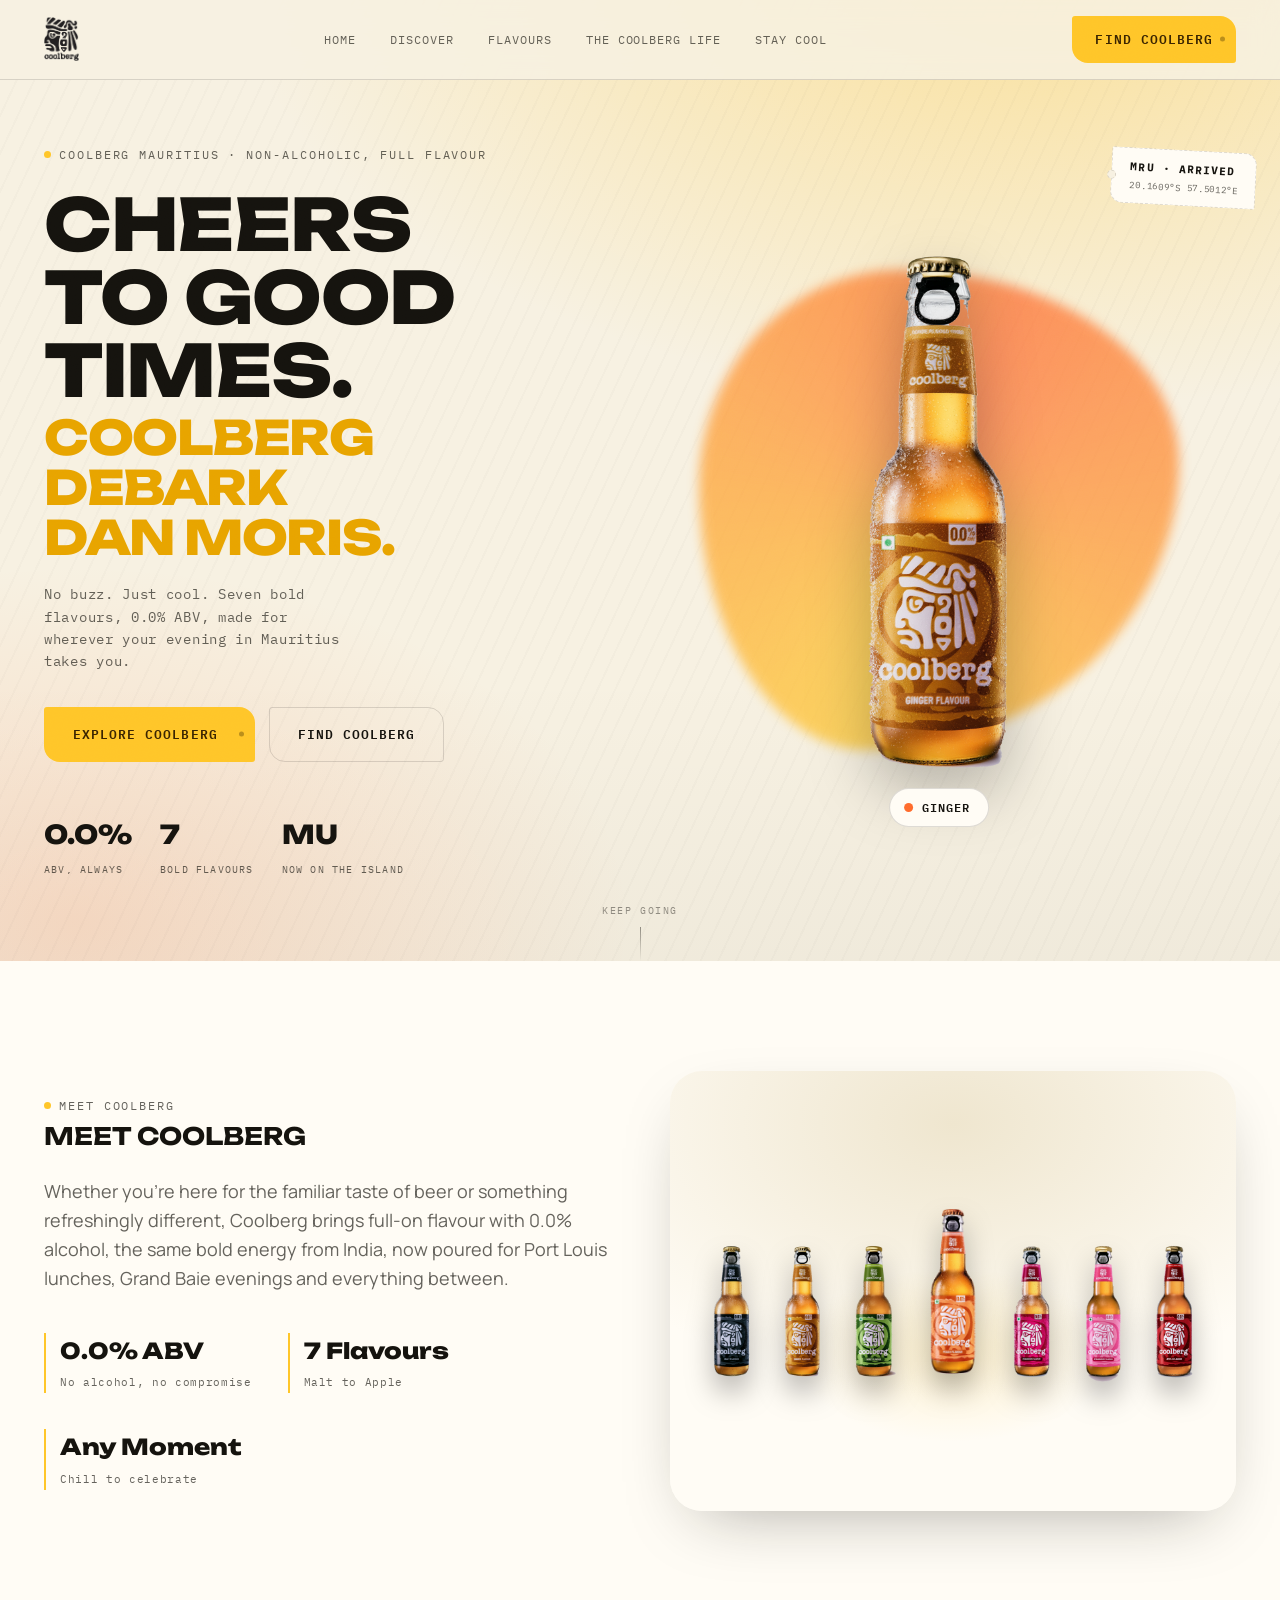
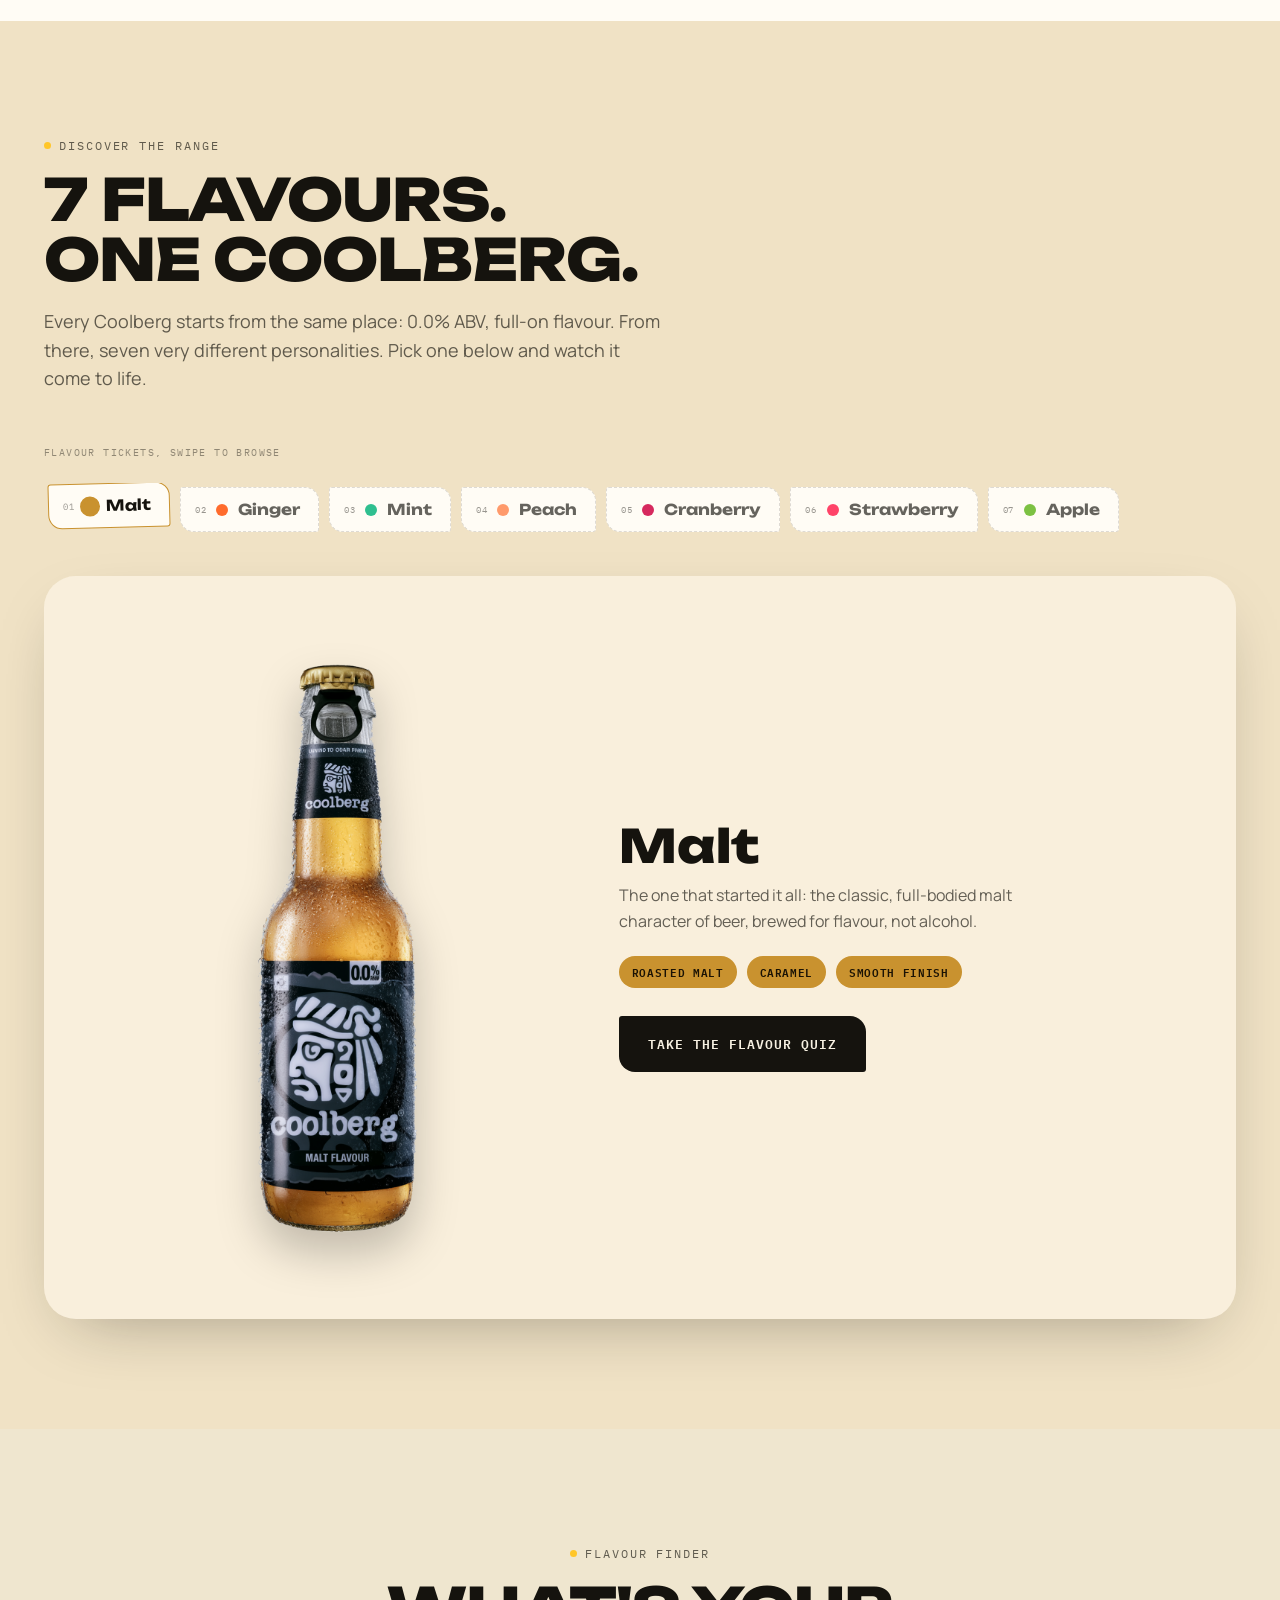
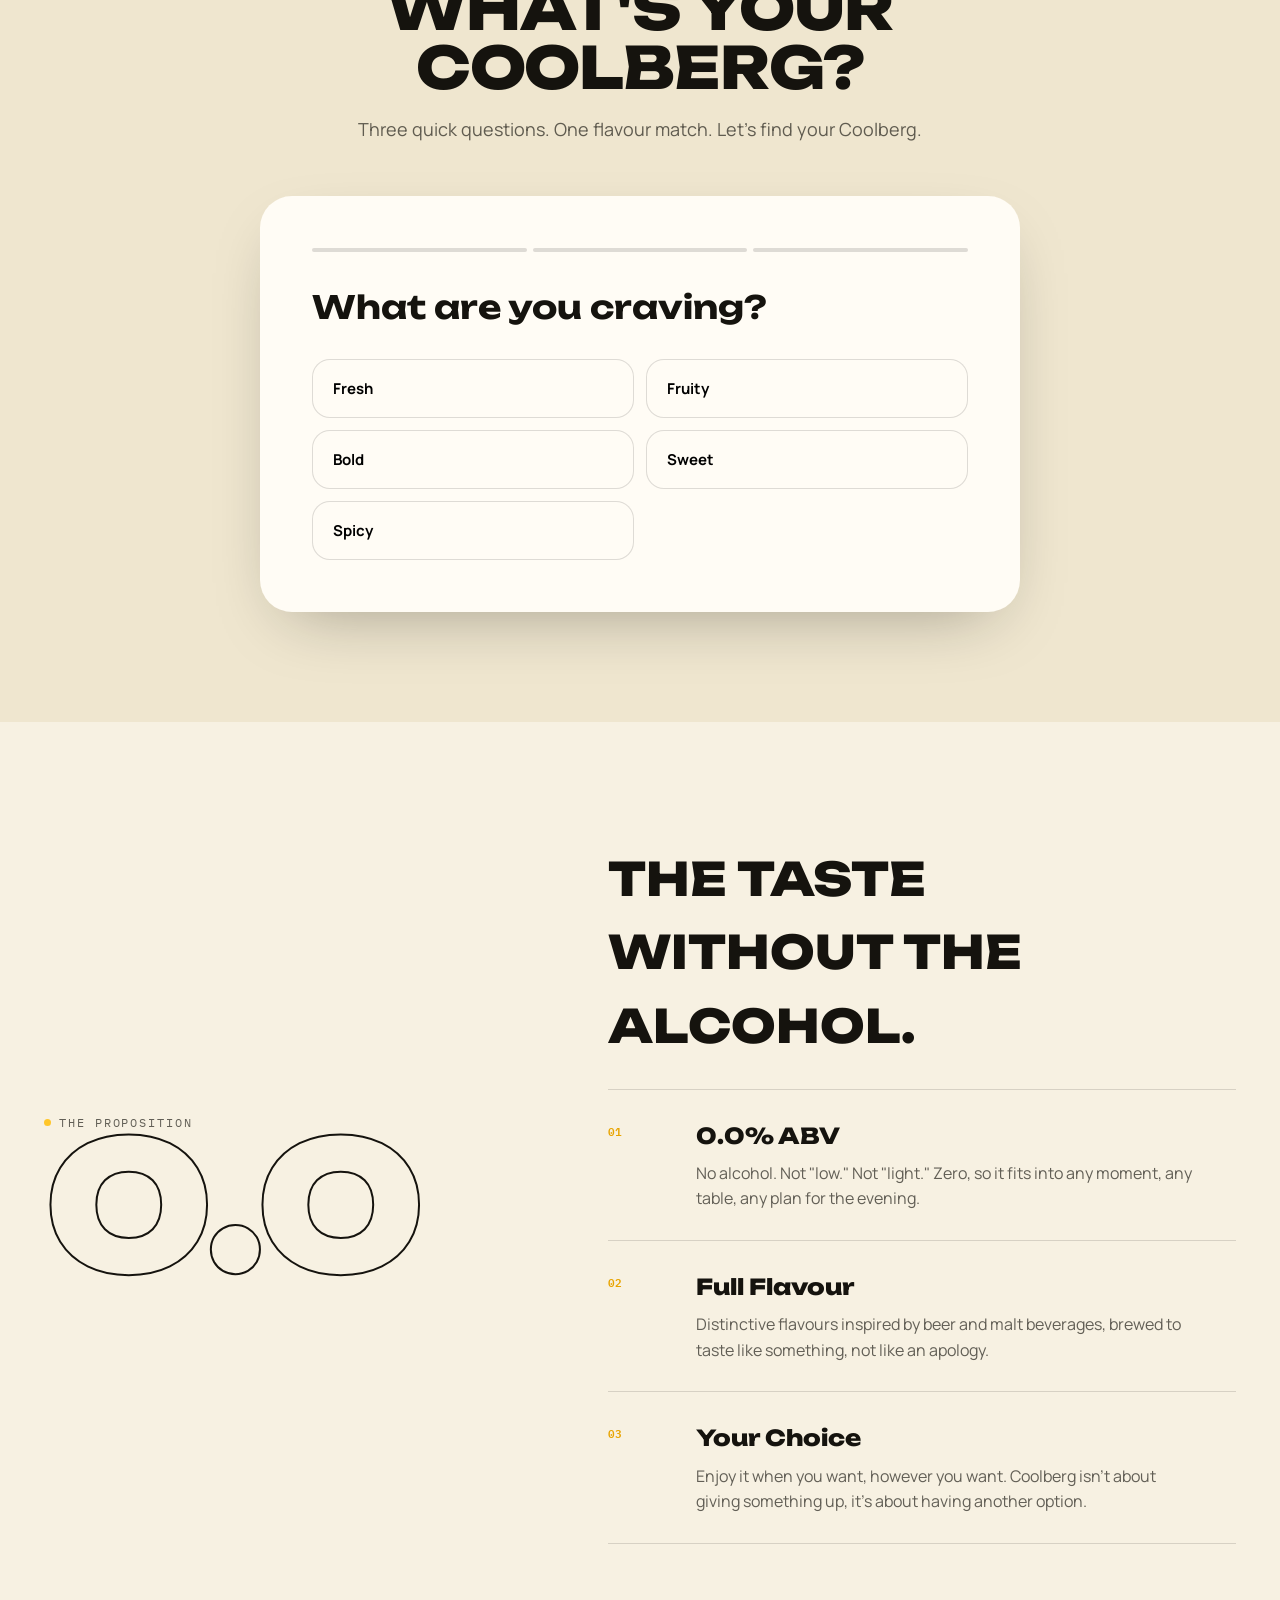
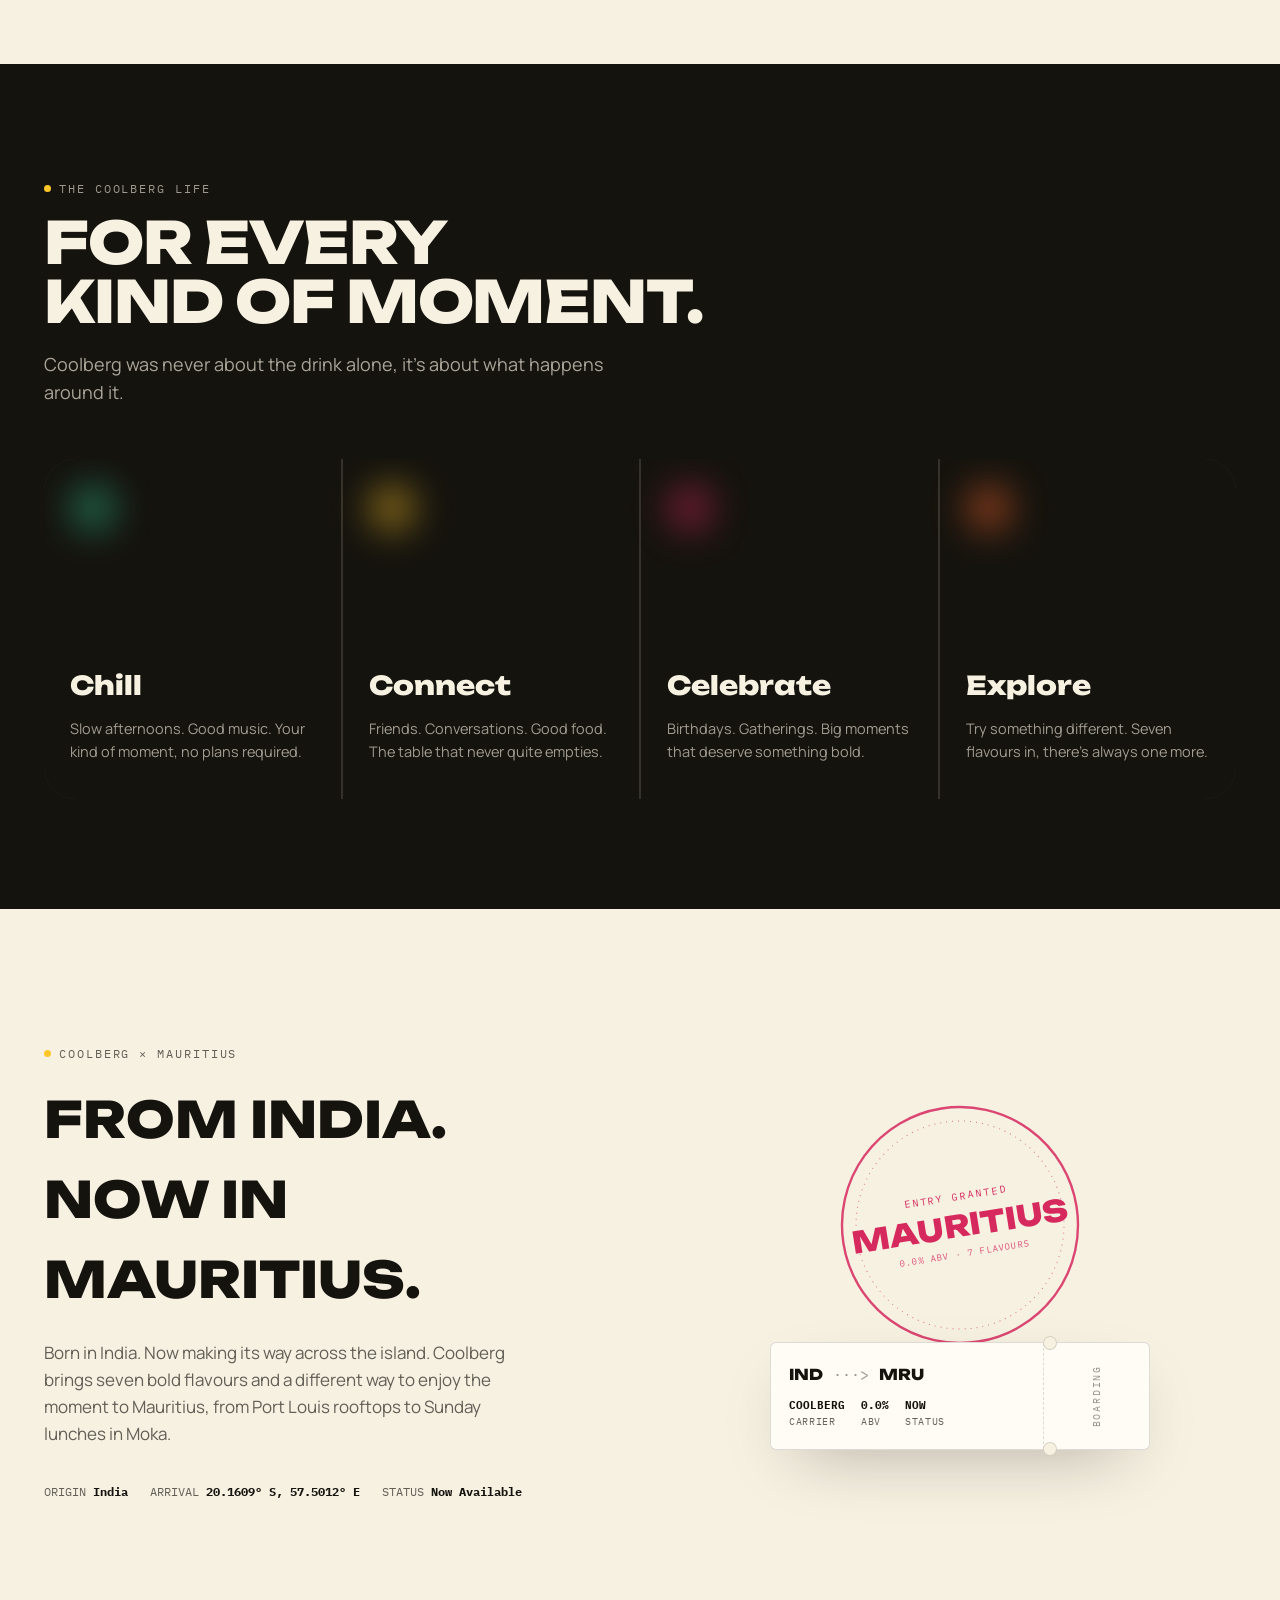
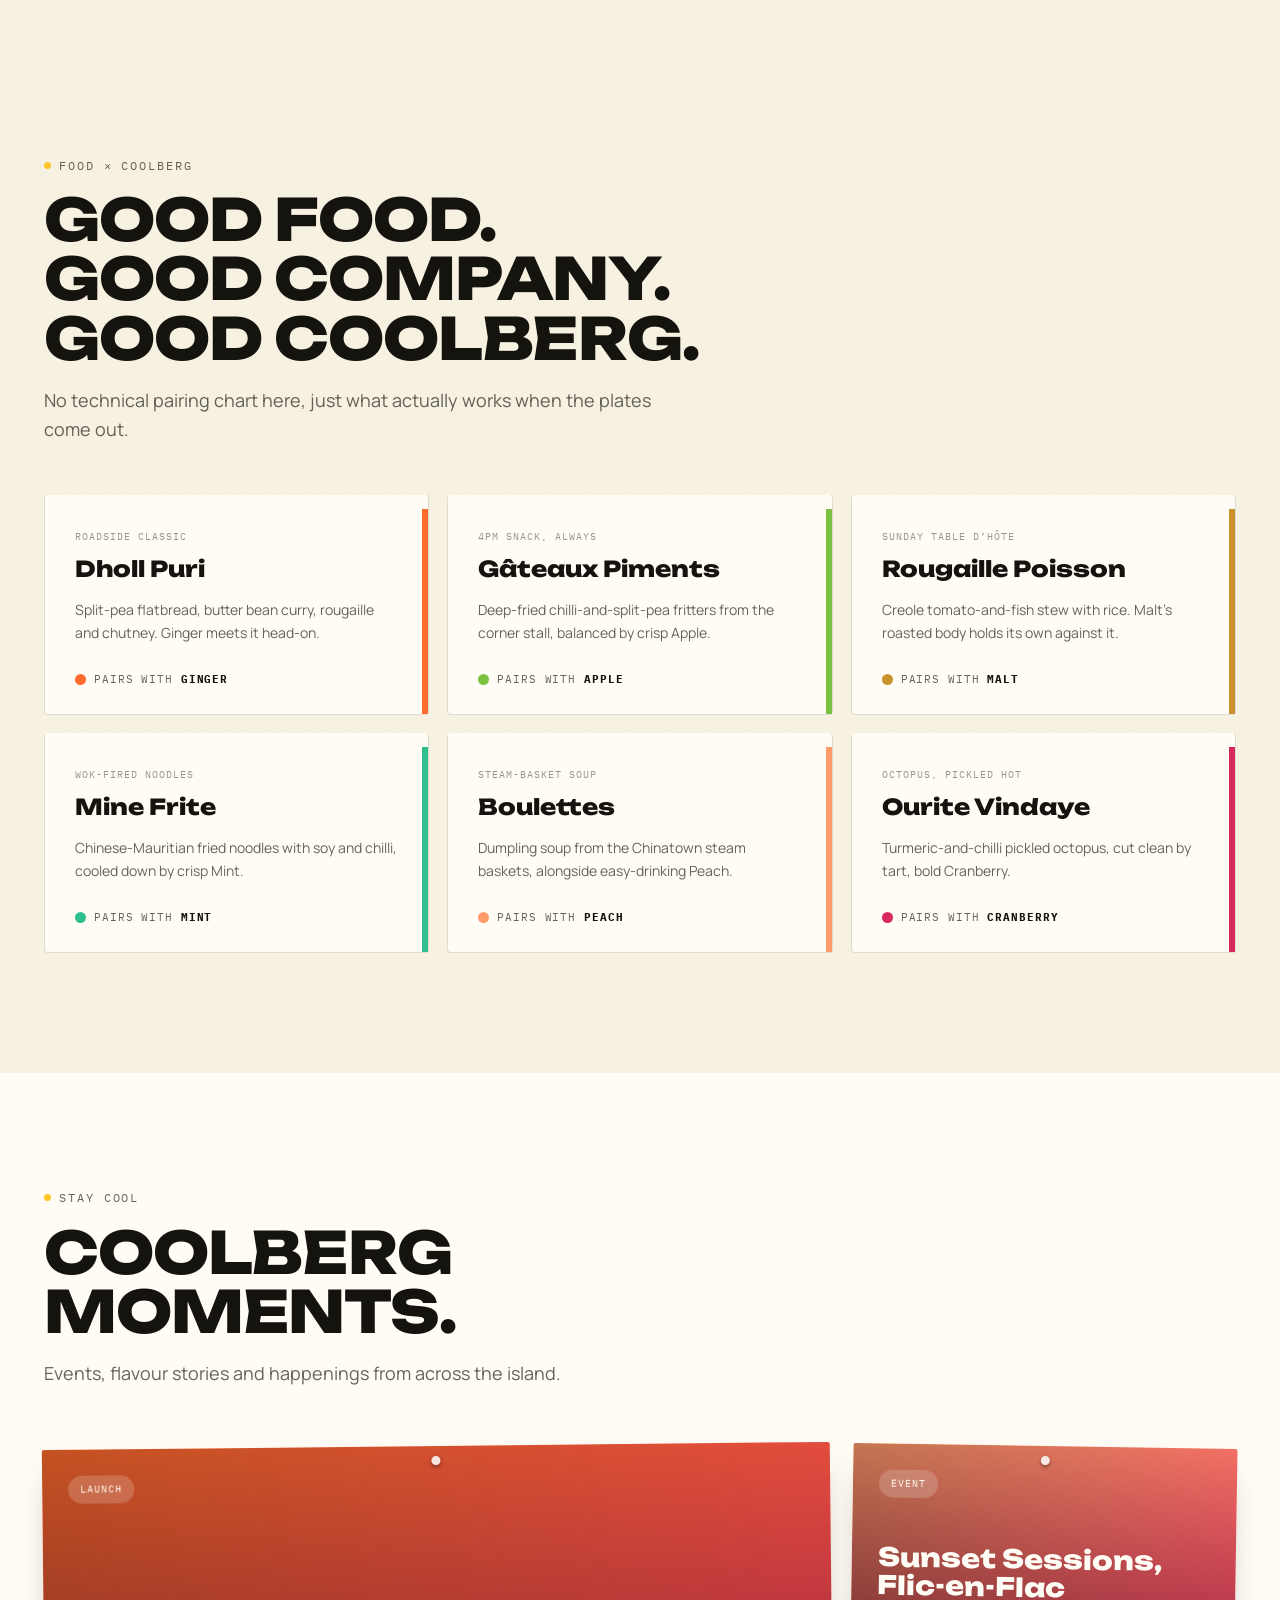
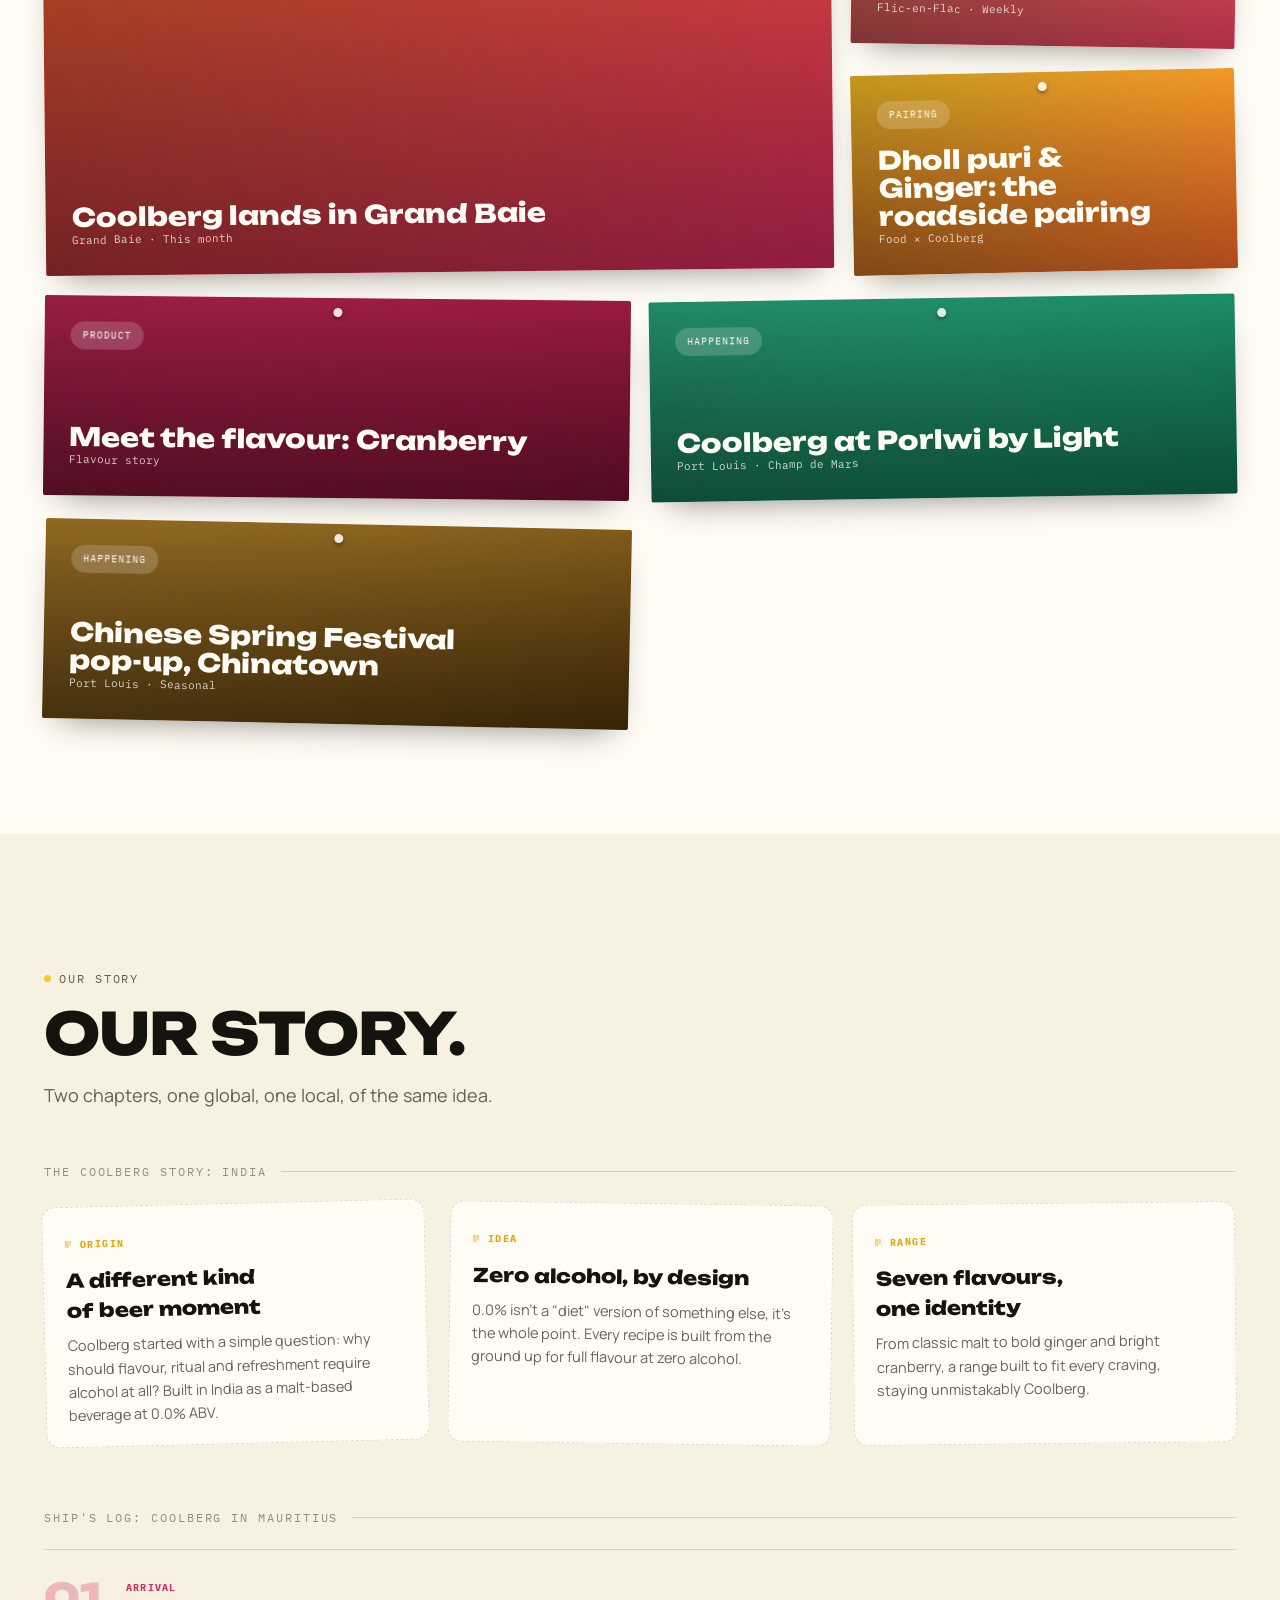
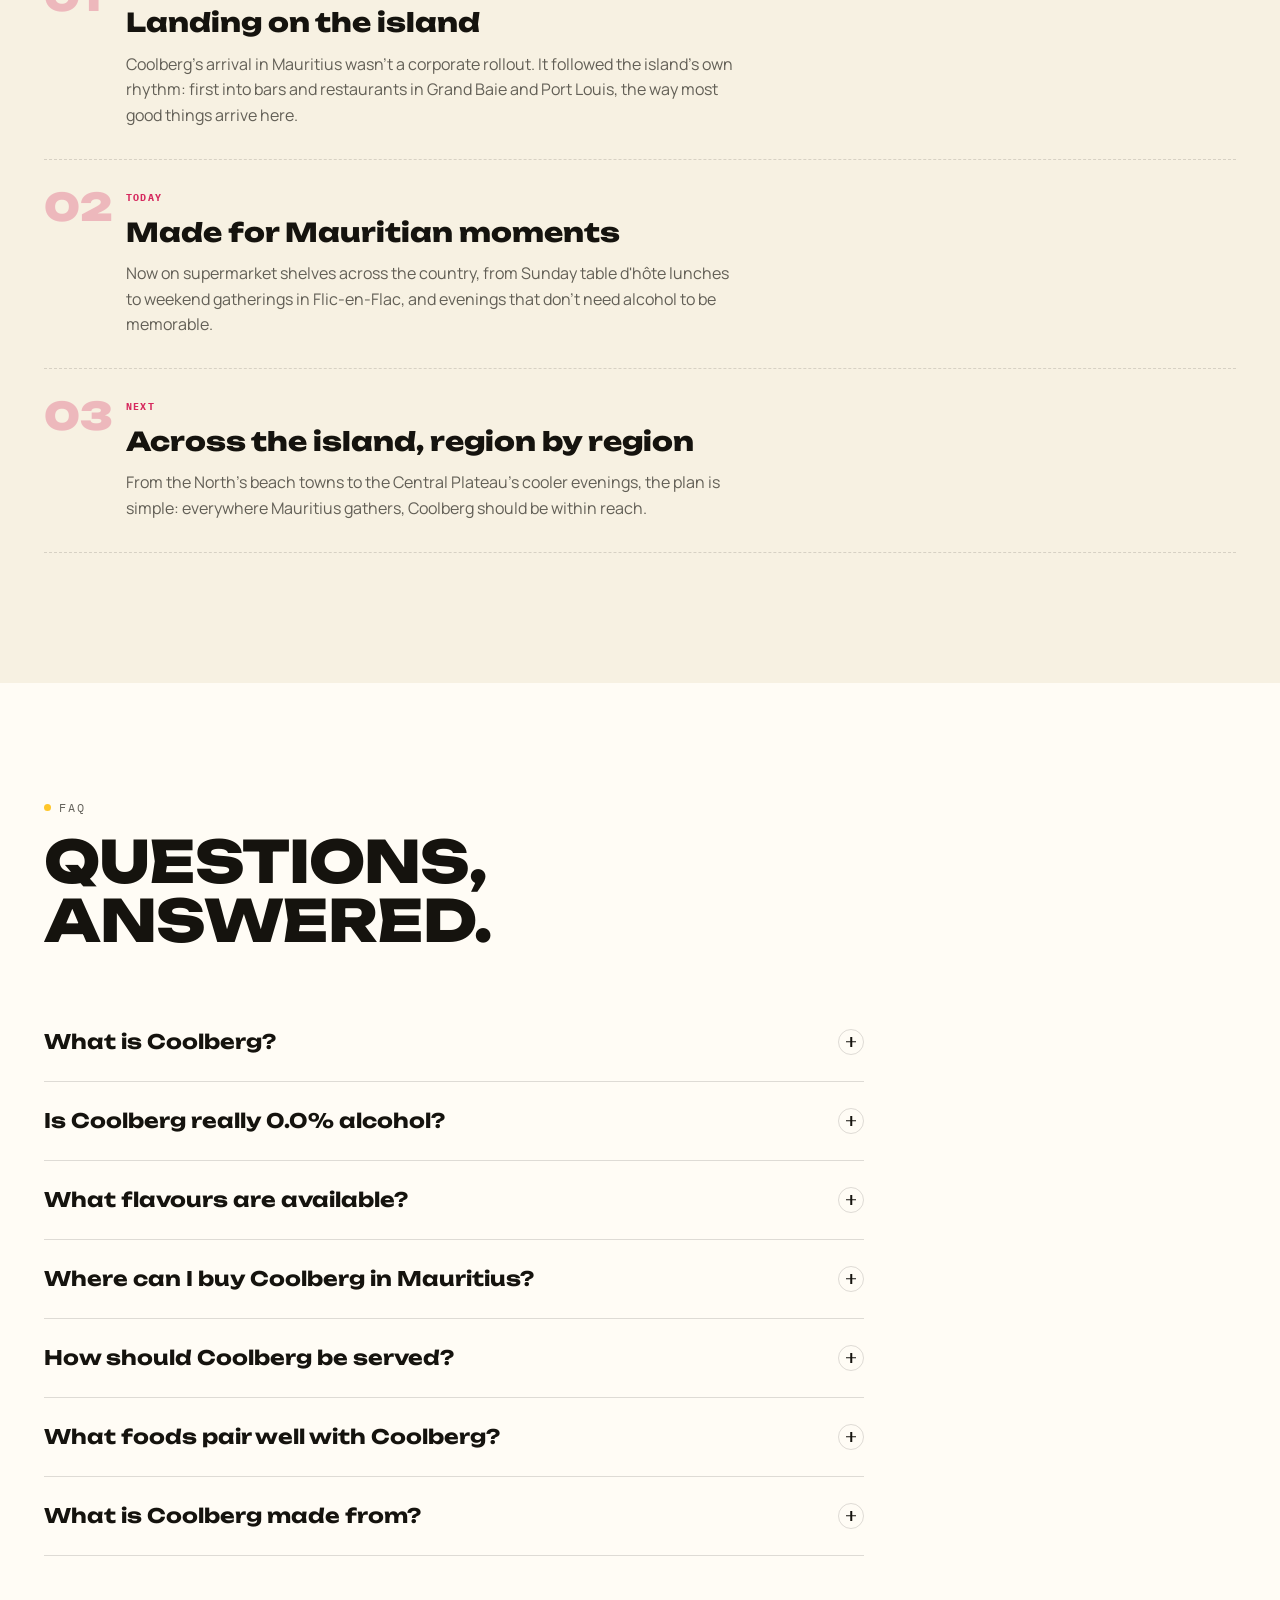
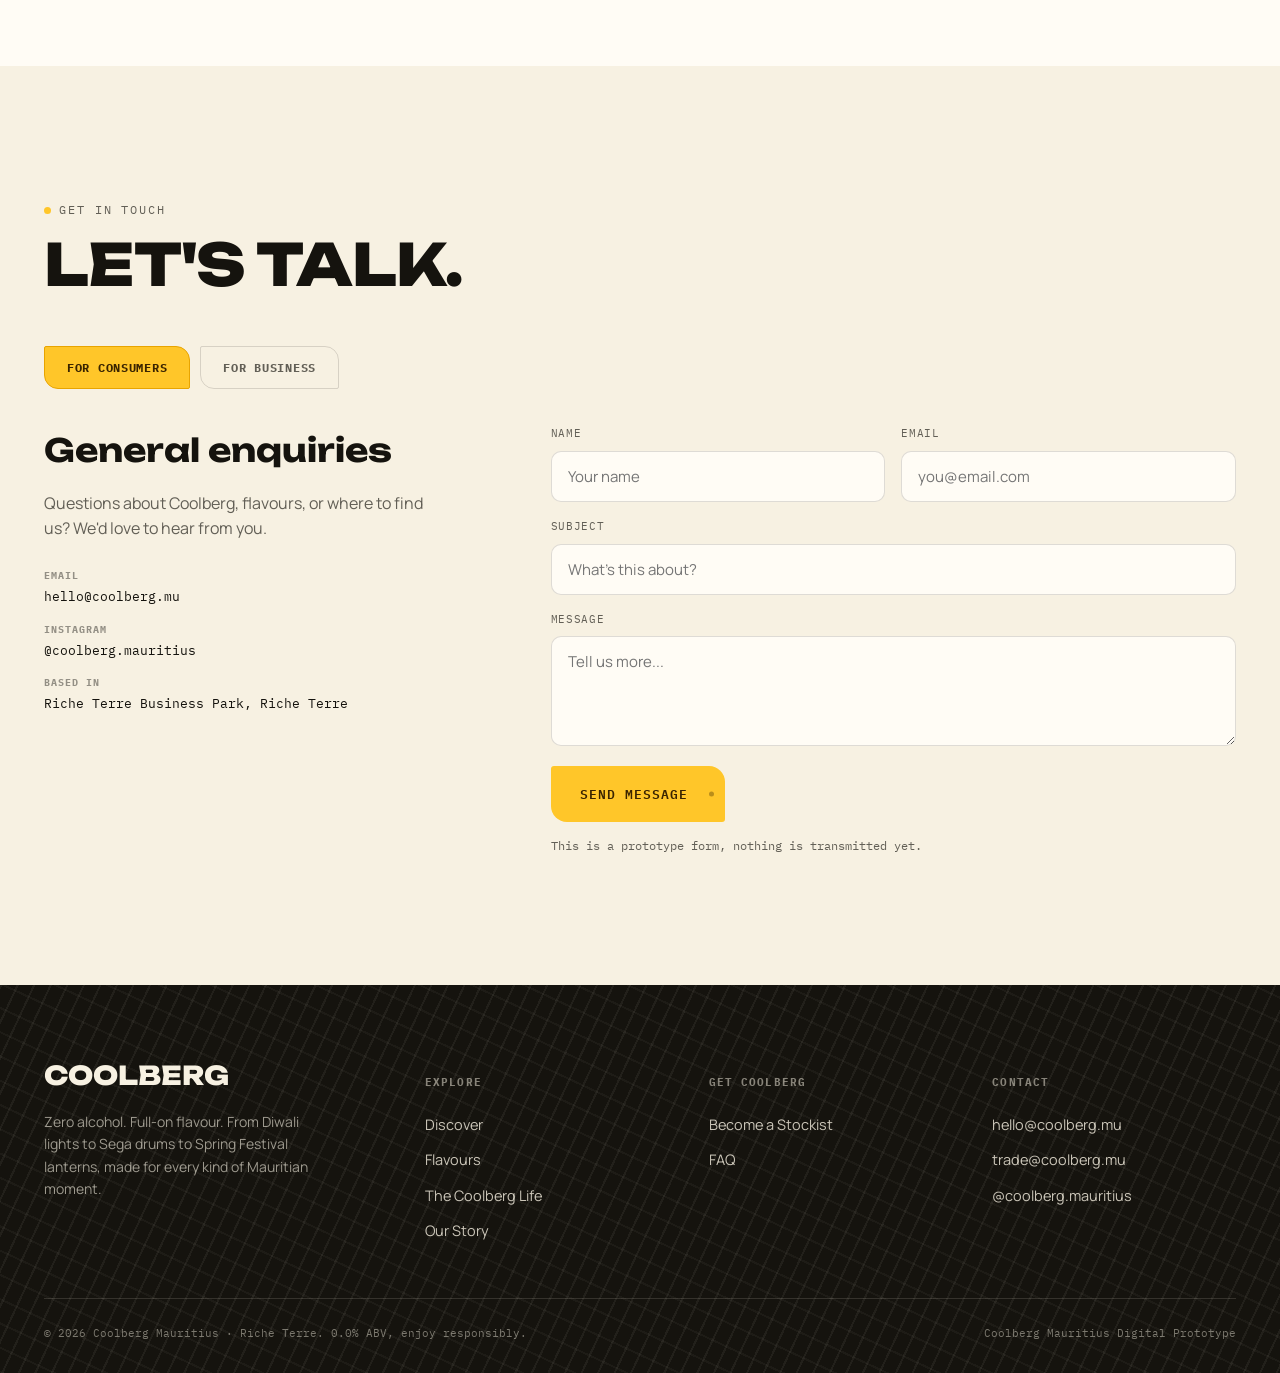
==== commit 28404679: "Hero copy update, full 7-bottle Meet Coolberg packshot, mobile fixes, favicon" ====
--- a/index.html
+++ b/index.html
@@ -5,6 +5,8 @@
 <meta name="viewport" content="width=device-width, initial-scale=1.0">
 <title>Coolberg Mauritius</title>
 <meta name="description" content="Coolberg Mauritius: 0.0% ABV, full-on flavour. Discover 7 bold flavours, find where to buy Coolberg non-alcoholic beer across Mauritius, and see what your Coolberg is.">
+<link rel="icon" type="image/png" href="assets/coolberg_main_logo.png">
+<link rel="apple-touch-icon" href="assets/coolberg_main_logo.png">
 <link rel="preconnect" href="https://fonts.googleapis.com">
 <link rel="preconnect" href="https://fonts.gstatic.com" crossorigin>
 <link rel="stylesheet" href="https://fonts.googleapis.com/css2?family=Unbounded:wght@400;600;700;800;900&family=Manrope:wght@400;500;600;700;800&family=IBM+Plex+Mono:wght@400;500;600&display=swap">
@@ -20,7 +22,7 @@
     <a href="#top" class="logo"><img src="assets/coolberg_main_logo.png" alt="Coolberg" class="logo-mark"></a>
     <div class="nav-links" role="navigation" aria-label="Primary">
       <a href="#top">Home</a>
-      <a href="#discover">Discover</a>
+      <a href="#meet">Discover</a>
       <a href="#flavours">Flavours</a>
       <a href="#life">The Coolberg Life</a>
       <a href="#moments">Stay Cool</a>
@@ -34,7 +36,7 @@
 
 <div class="mobile-menu" id="mobileMenu">
   <a href="#top">Home</a>
-  <a href="#discover">Discover</a>
+  <a href="#meet">Discover</a>
   <a href="#flavours">Flavours</a>
   <a href="#life">The Coolberg Life</a>
   <a href="#contact">Find Coolberg</a>
@@ -73,7 +75,6 @@
 </header>
 
 <!-- MEET COOLBERG -->
-<section id="discover" class="sec-pad" data-section="meet"><div id="meet-anchor"></div></section>
 <section id="meet" class="sec-pad pattern-weave">
   <div class="wrap meet-grid">
     <div class="reveal">
@@ -362,7 +363,7 @@
   <div class="wrap">
     <div class="foot-top">
       <div class="foot-brand"><b>COOLBERG</b><p>Zero alcohol. Full-on flavour. From Diwali lights to Sega drums to Spring Festival lanterns, made for every kind of Mauritian moment.</p></div>
-      <div class="foot-col"><h5>Explore</h5><a href="#discover">Discover</a><a href="#flavours">Flavours</a><a href="#life">The Coolberg Life</a><a href="#story">Our Story</a></div>
+      <div class="foot-col"><h5>Explore</h5><a href="#meet">Discover</a><a href="#flavours">Flavours</a><a href="#life">The Coolberg Life</a><a href="#story">Our Story</a></div>
       <div class="foot-col"><h5>Get Coolberg</h5><a href="#contact">Become a Stockist</a><a href="#faq">FAQ</a></div>
       <div class="foot-col"><h5>Contact</h5><span>hello@coolberg.mu</span><span>trade@coolberg.mu</span><span>@coolberg.mauritius</span></div>
     </div>
--- a/styles.css
+++ b/styles.css
@@ -139,6 +139,12 @@
   .hero-blob{width:280px;height:280px;}
   .hero-flavour-tag{bottom:2%;padding:7px 14px 7px 11px;font-size:10.5px;}
 }
+@media (max-width:480px){
+  .hero-visual{height:250px;}
+  .hero-stage-img{height:200px;}
+  .hero-blob{width:200px;height:200px;}
+  .hero-flavour-tag{bottom:0;padding:6px 12px 6px 9px;font-size:9.5px;}
+}
 
 /* ============ SECTION HEADERS ============ */
 .sec-head{max-width:760px;margin-bottom:52px;}
@@ -147,7 +153,7 @@
 .sec-pad{padding:110px 0;}
 
 /* ============ MEET COOLBERG ============ */
-#meet{background:var(--bg-alt);}
+#meet{background:var(--bg-alt);scroll-margin-top:84px;}
 .meet-grid{display:grid;grid-template-columns:1fr 1fr;gap:60px;align-items:center;}
 .meet-visual{position:relative;min-height:440px;border-radius:var(--radius-lg);overflow:hidden;background:radial-gradient(120% 100% at 50% 12%, var(--bg-deep) 0%, var(--bg-alt) 62%, var(--bg-alt) 100%);box-shadow:var(--shadow);display:flex;align-items:center;justify-content:center;padding:36px 22px;}
 .meet-visual::before{content:"";position:absolute;left:50%;bottom:8%;width:78%;height:55%;transform:translateX(-50%);background:radial-gradient(closest-side, rgba(255,198,41,.16), transparent 72%);pointer-events:none;}
@@ -186,7 +192,7 @@
 .fl-notes{display:flex;gap:10px;flex-wrap:wrap;margin-top:22px;}
 .fl-notes span{font-family:var(--ff-mono);font-size:11px;letter-spacing:.06em;text-transform:uppercase;padding:7px 13px;border-radius:100px;background:var(--fl-color,var(--gold));color:#1a1204;font-weight:600;}
 .fl-cta{margin-top:28px;}
-@media (max-width:760px){ .fl-display{grid-template-columns:1fr;padding:30px;text-align:center;} .fl-bottle-wrap{order:-1;} .fl-list{flex-wrap:wrap;overflow-x:visible;justify-content:center;padding:4px 4px 4px;} .fl-item{flex:none;} }
+@media (max-width:760px){ .fl-display{grid-template-columns:1fr;padding:28px 24px;min-height:0;text-align:center;} .fl-bottle-wrap{order:-1;} .fl-bottle-photo{width:170px;} .fl-list{flex-wrap:wrap;overflow-x:visible;justify-content:center;padding:4px 4px 4px;} .fl-item{flex:none;} }
 
 /* ============ QUIZ ============ */
 #quiz{background:var(--bg-deep);}
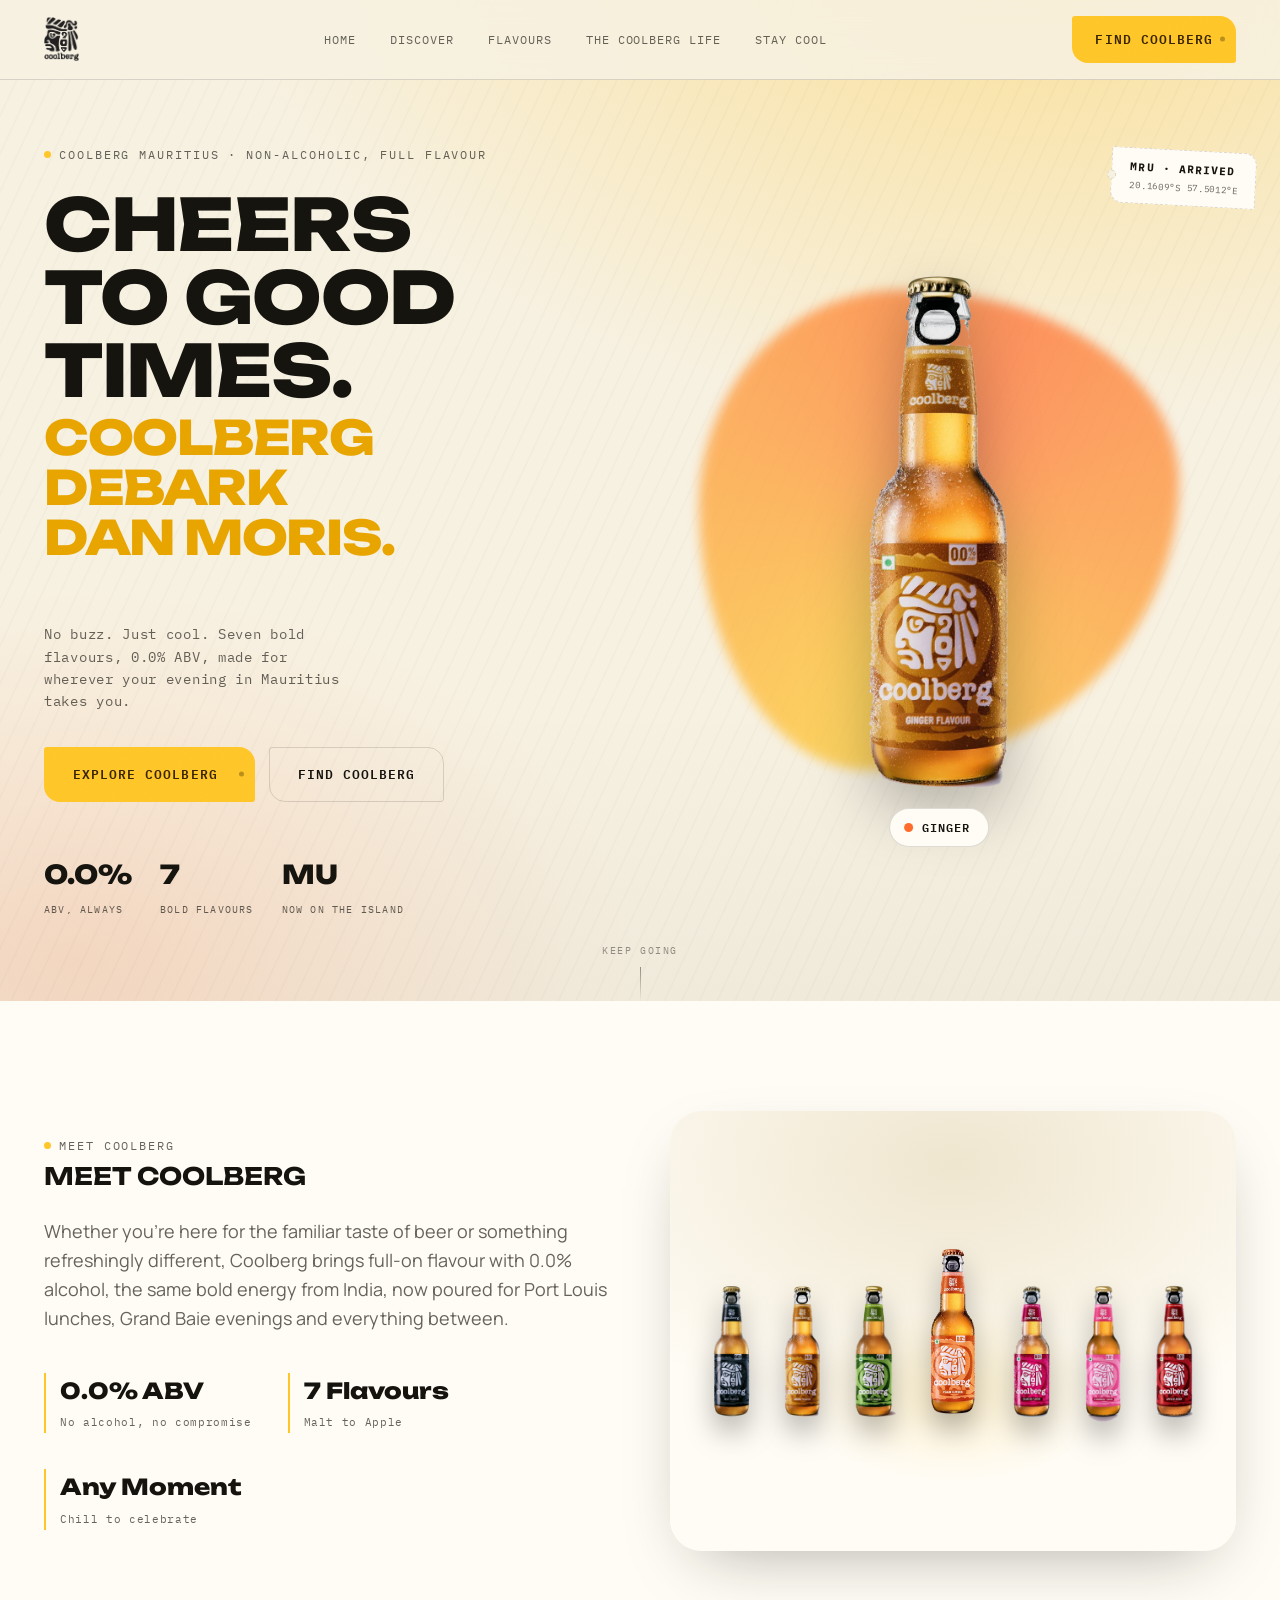
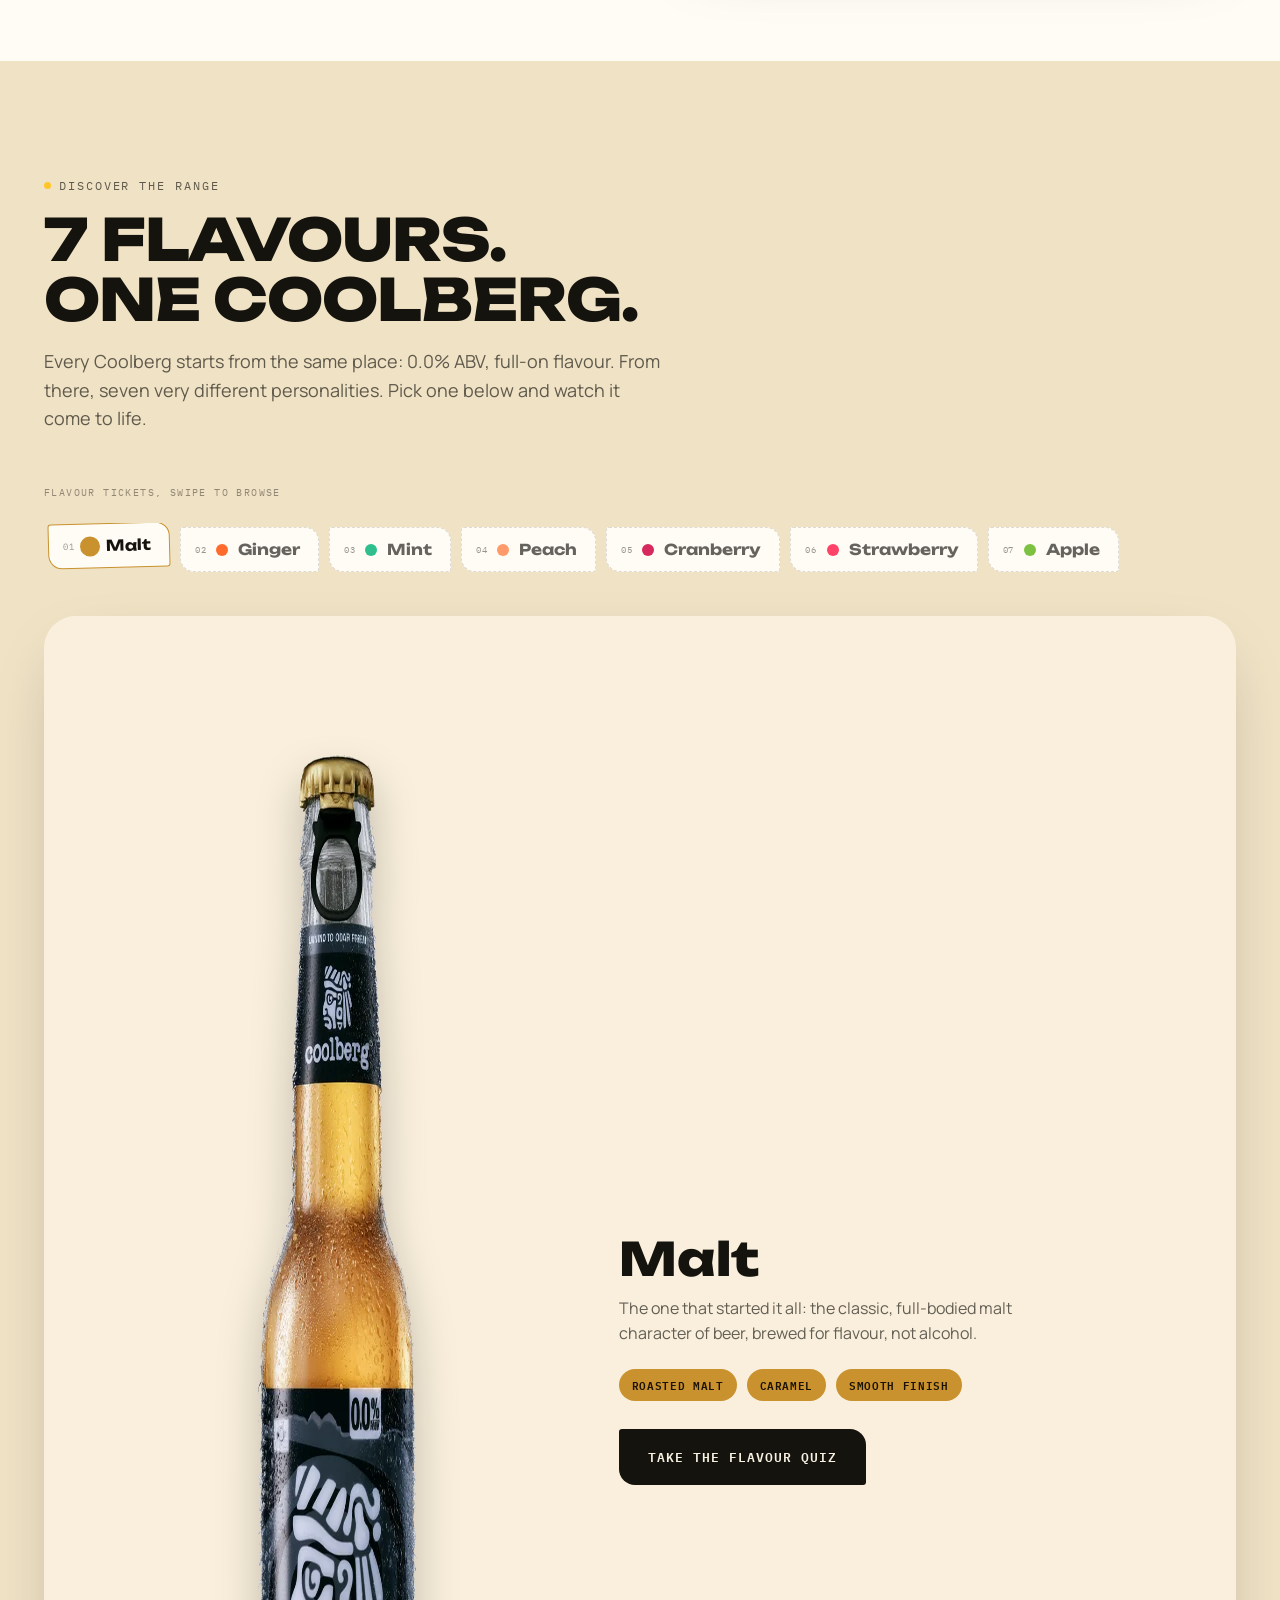
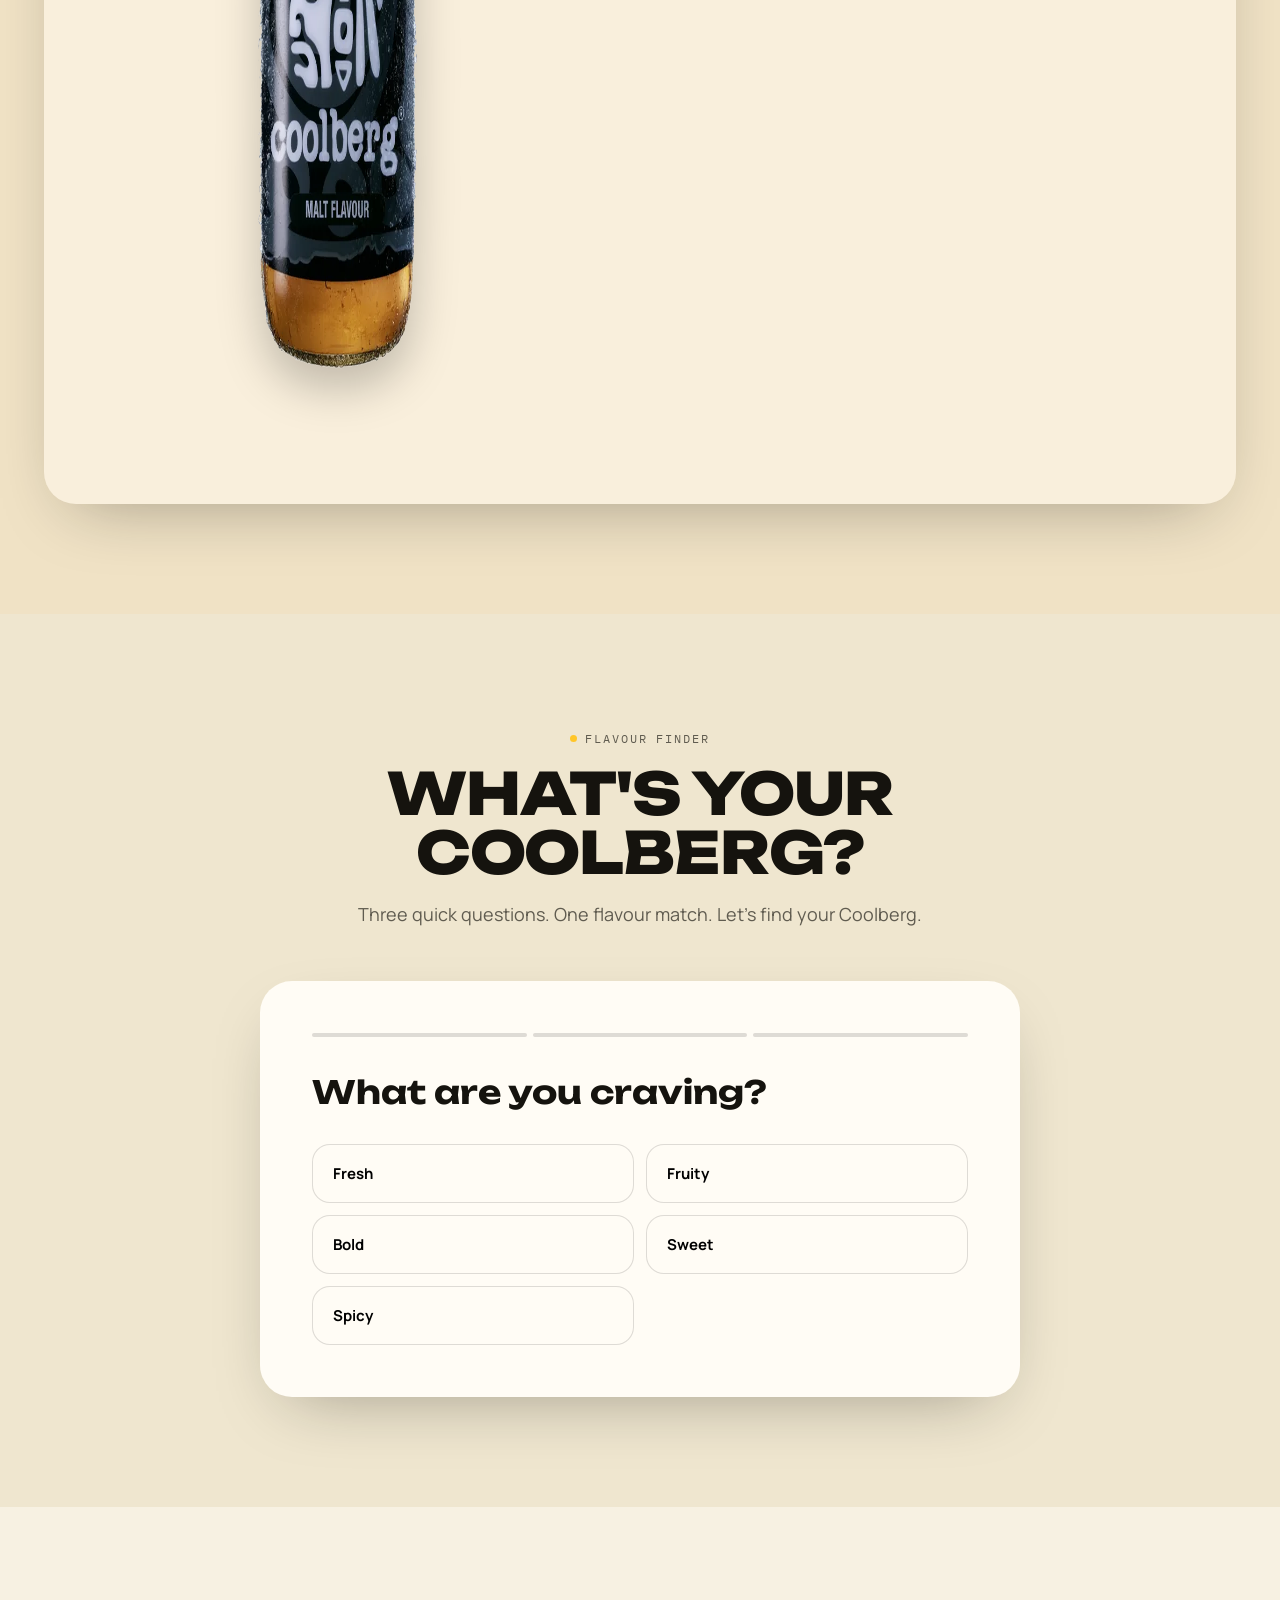
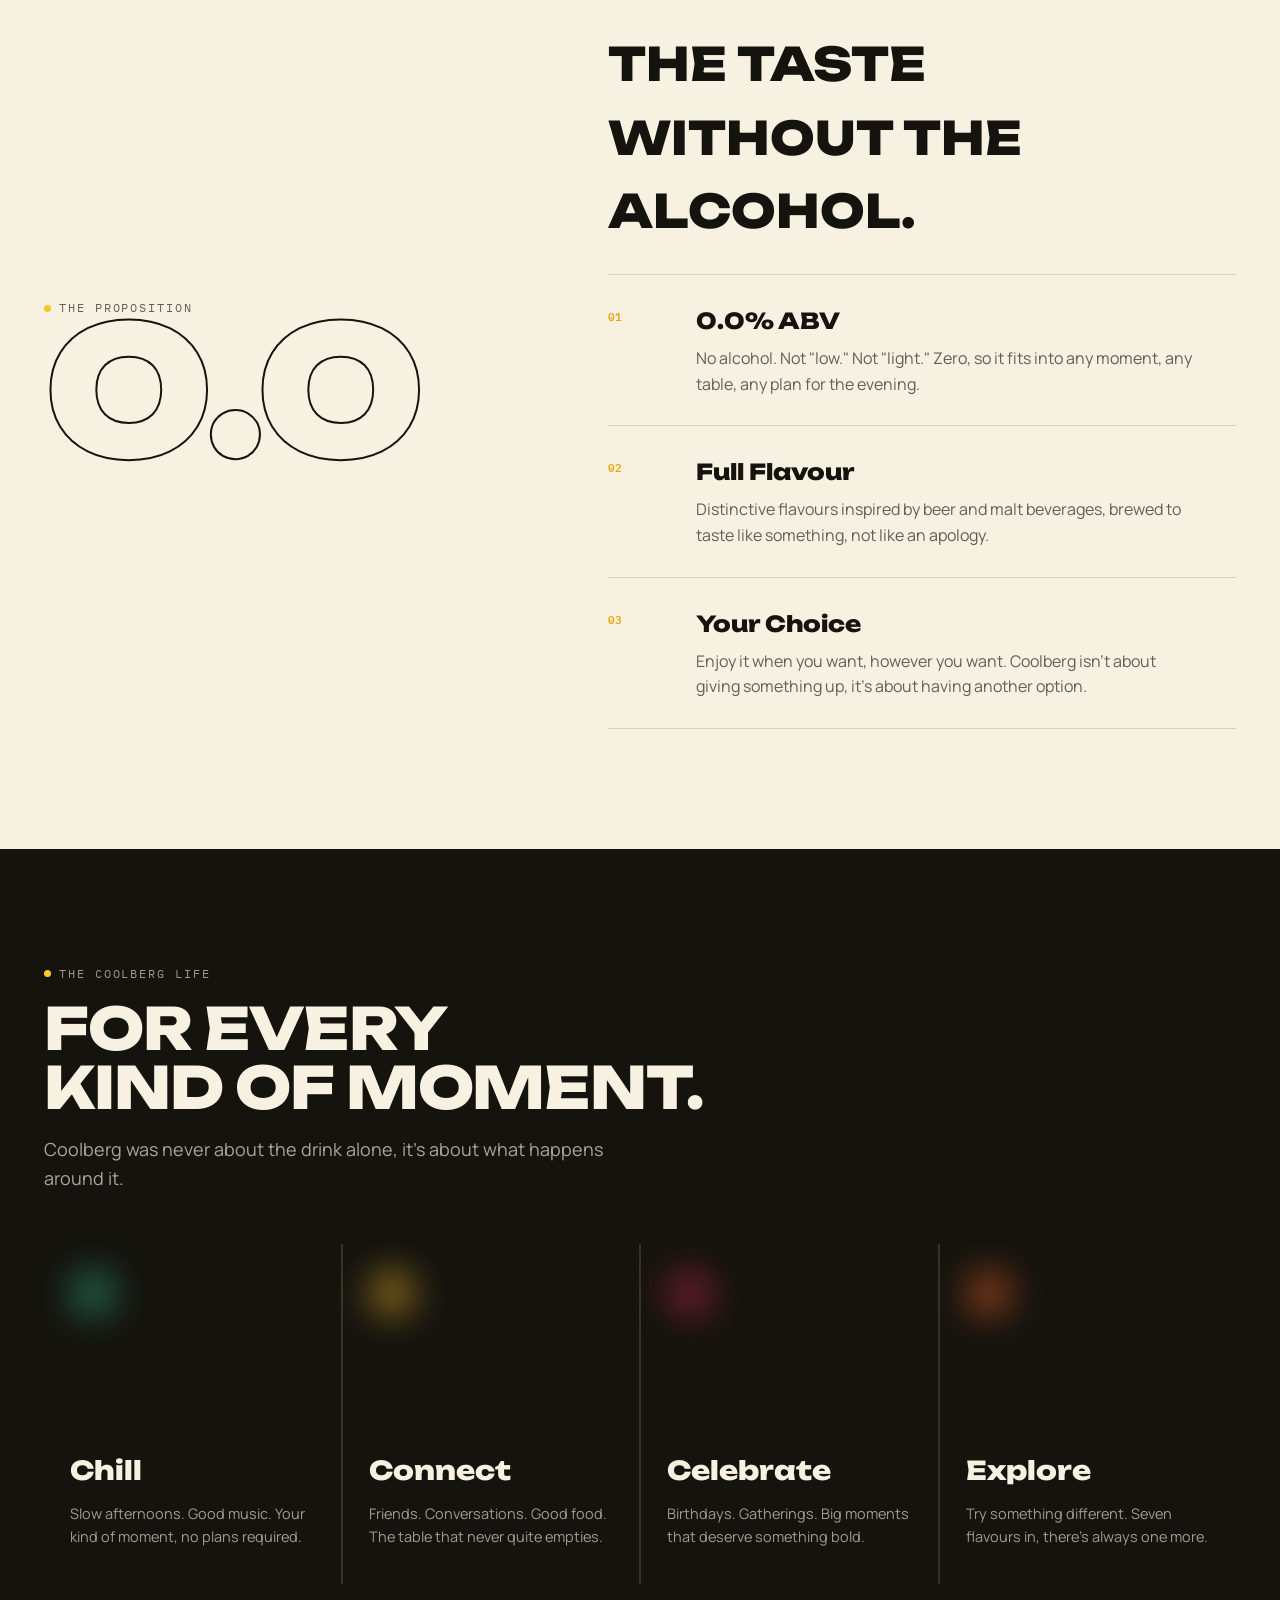
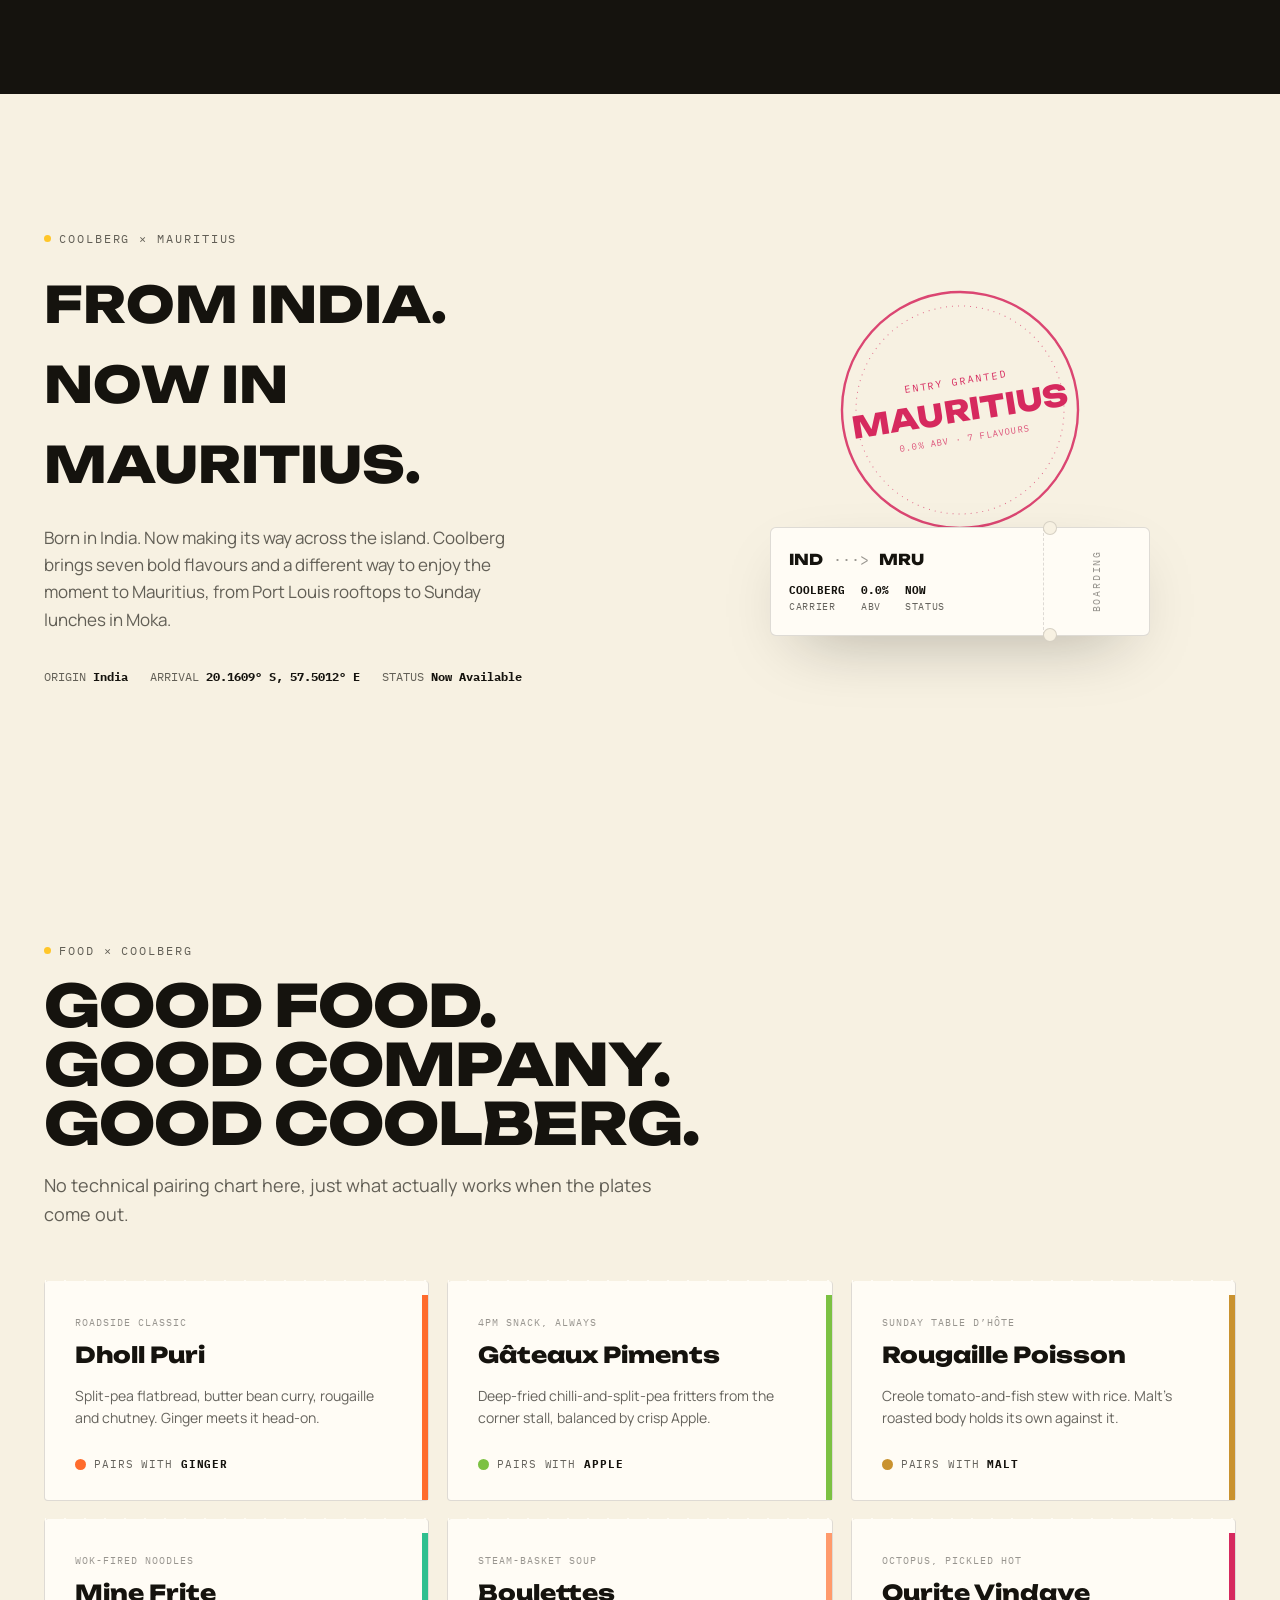
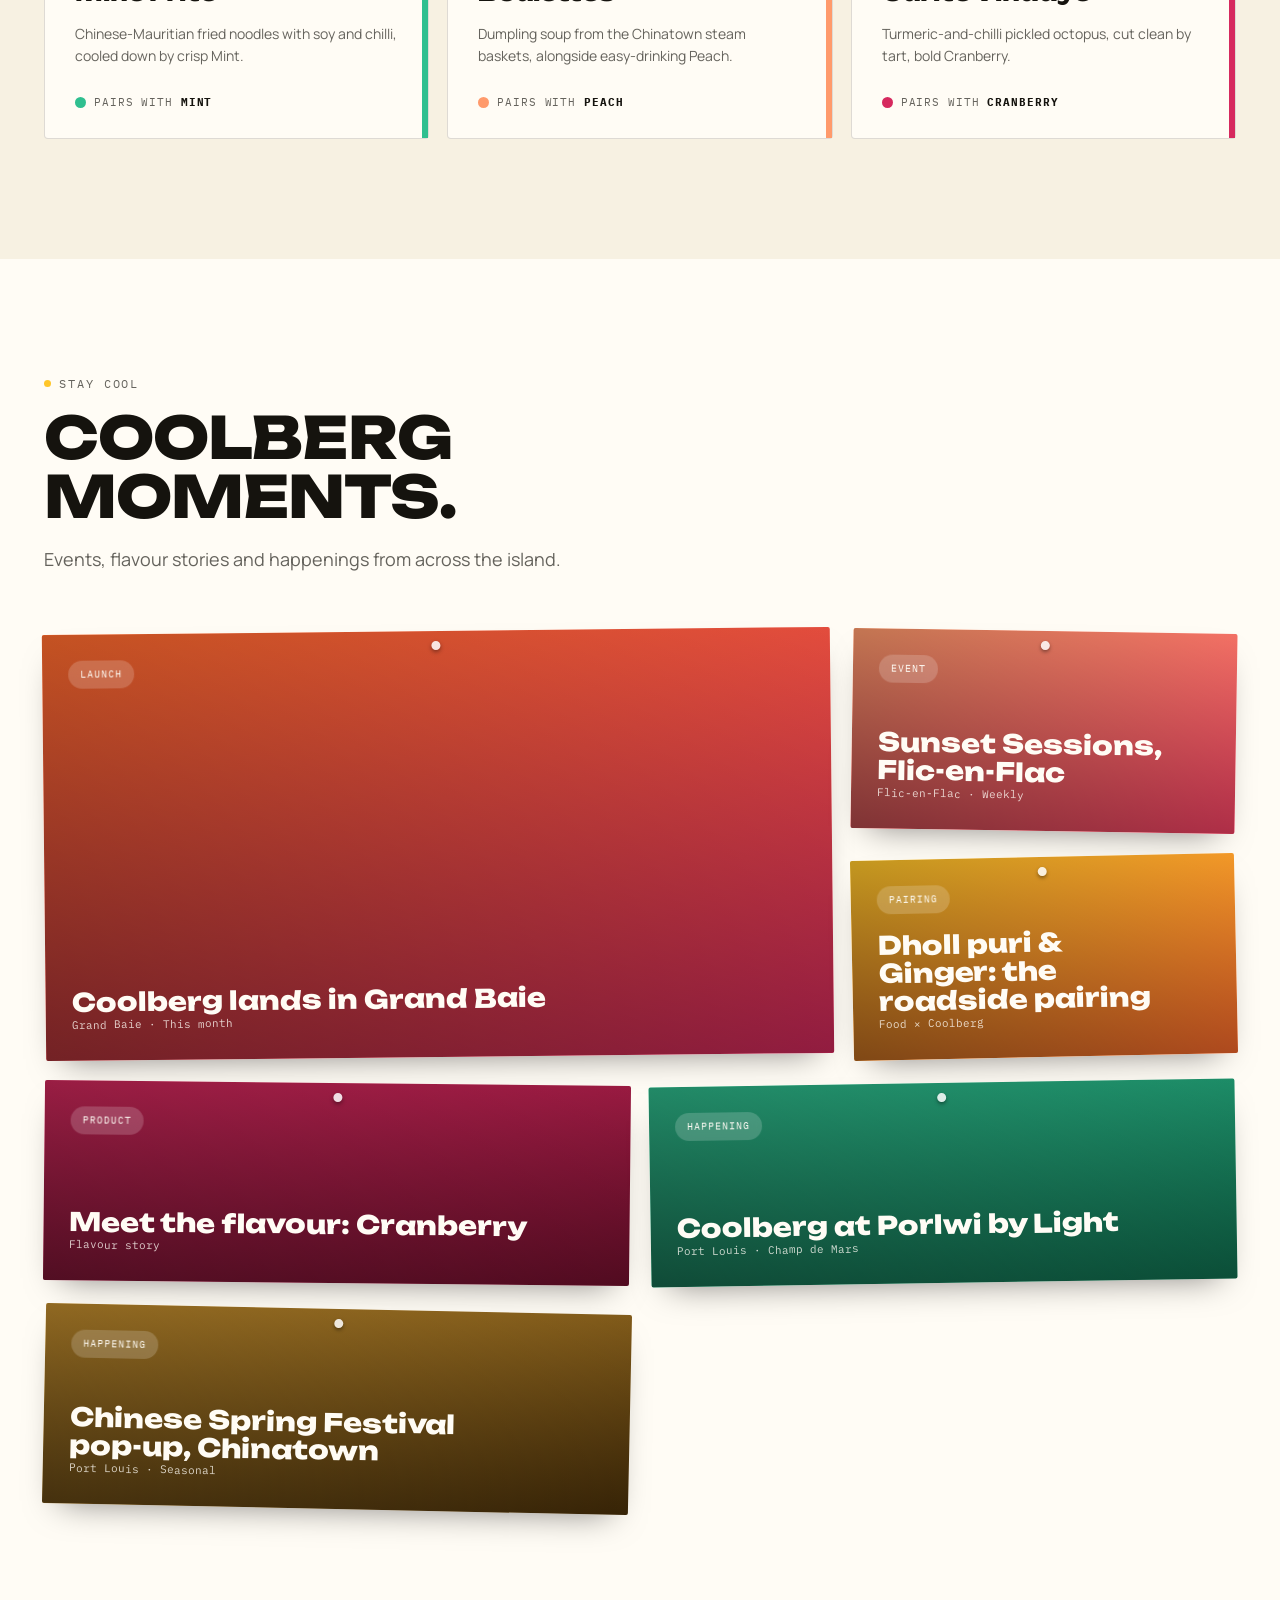
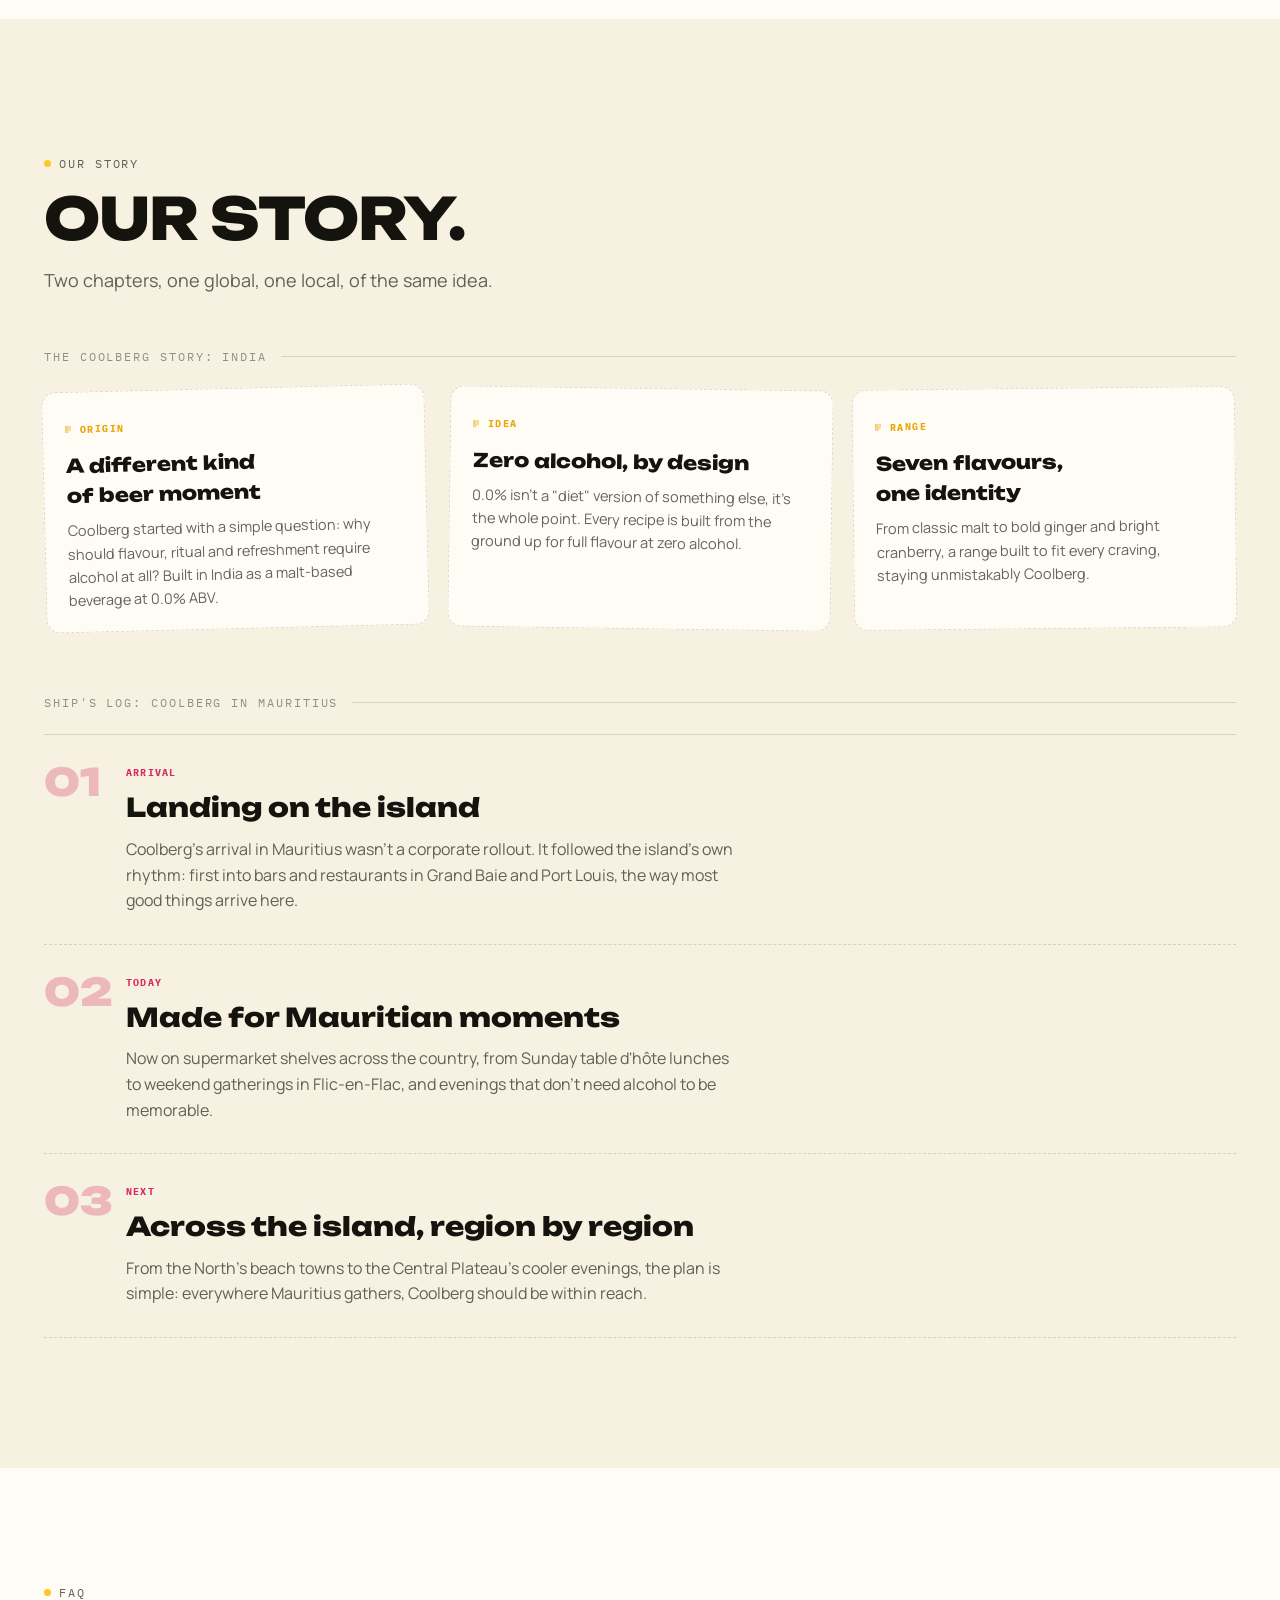
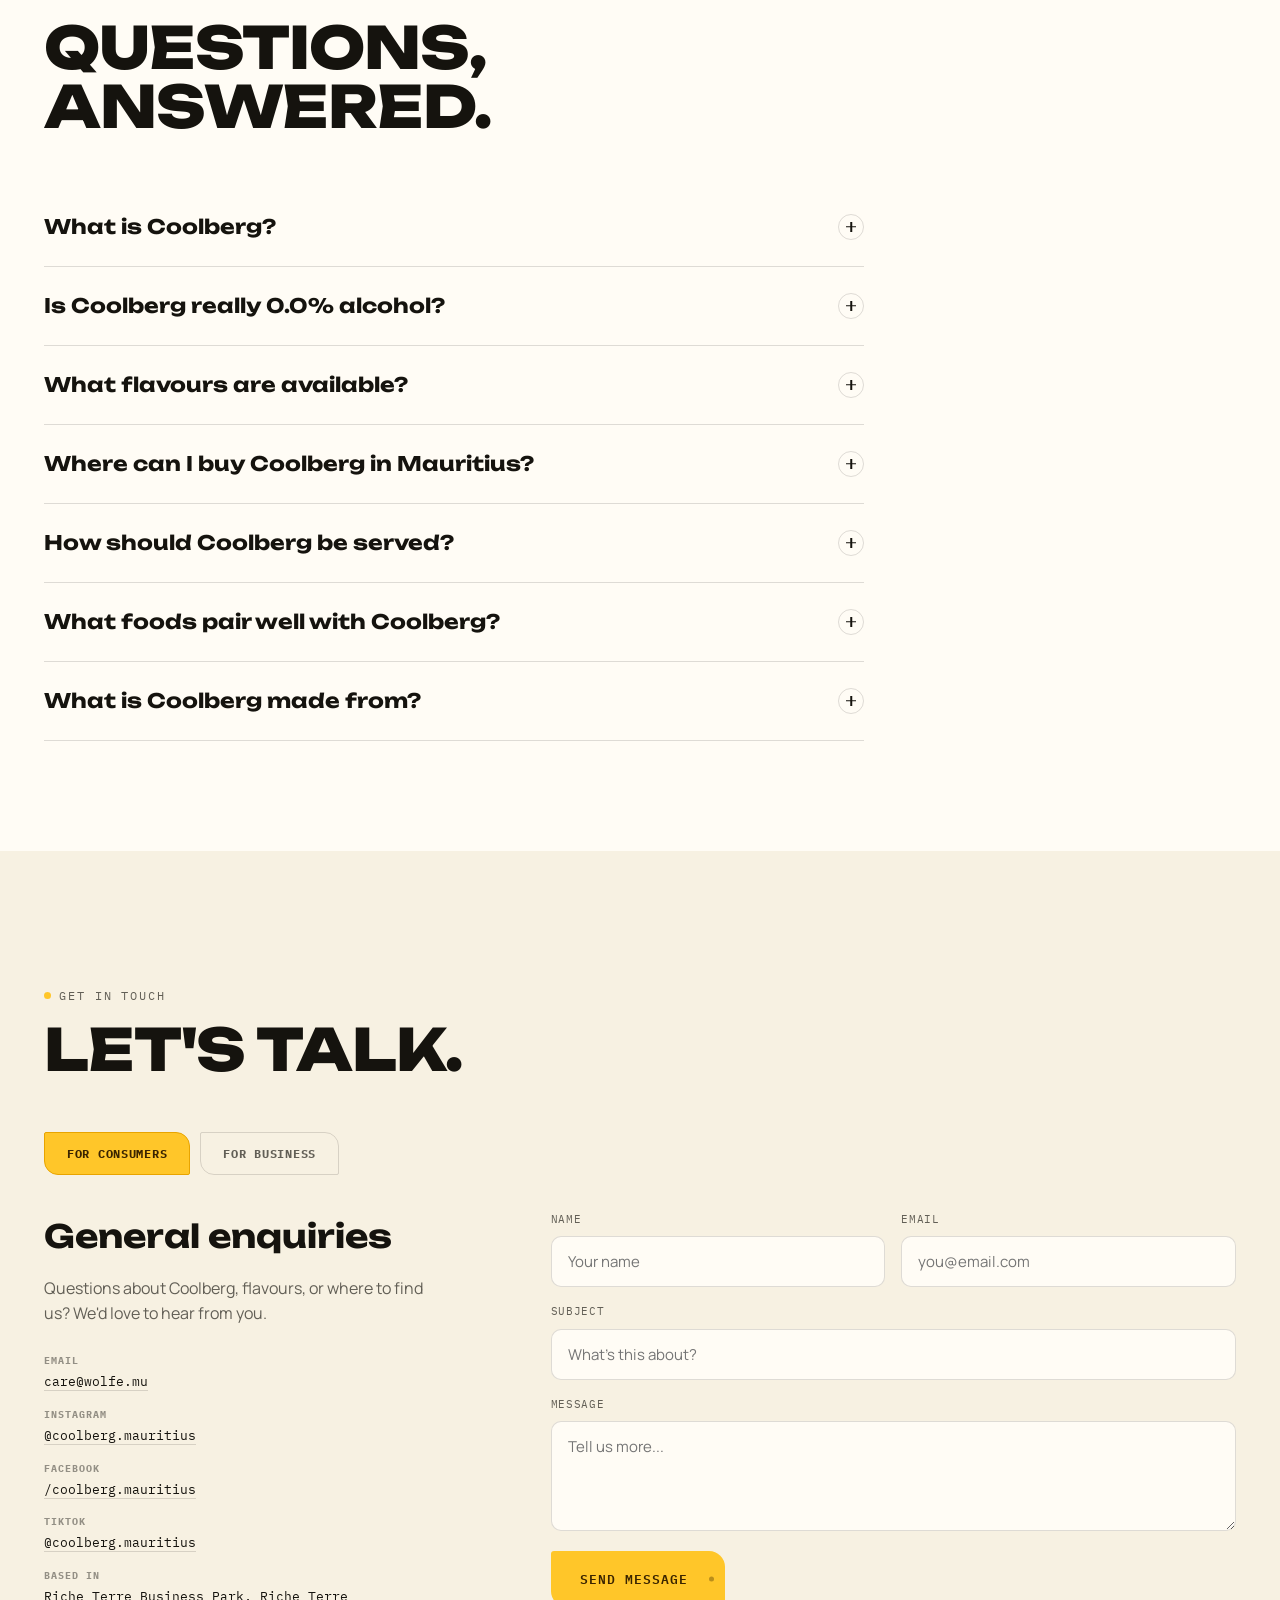
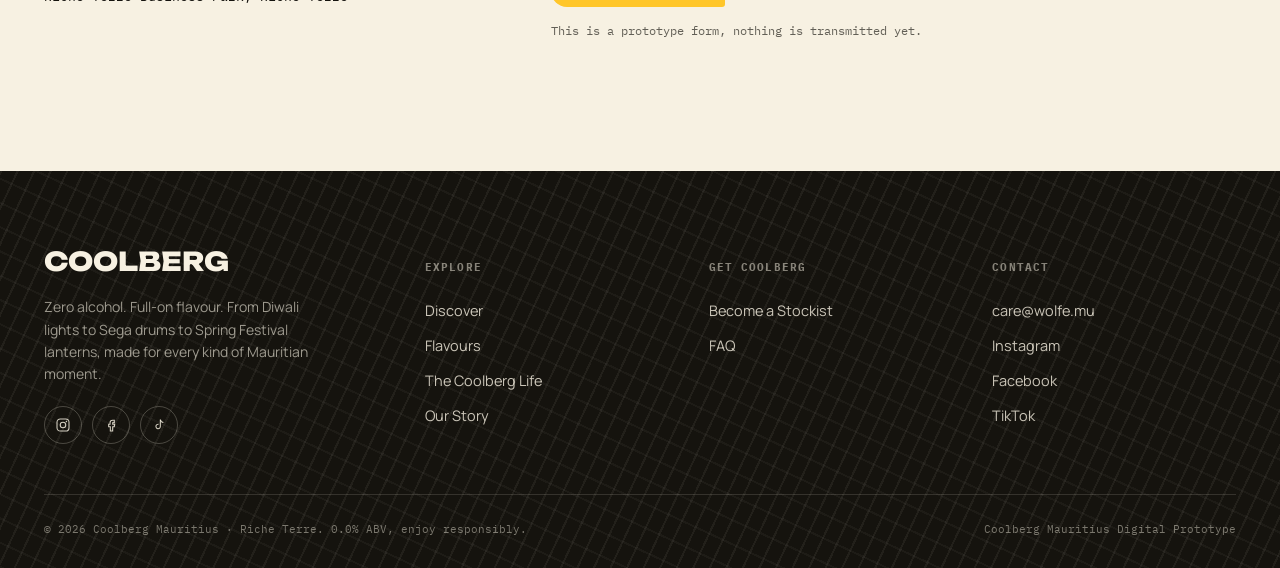
==== commit 38dc35c5: "Add missing webp image assets" ====
--- a/index.html
+++ b/index.html
@@ -10,6 +10,7 @@
 <link rel="preconnect" href="https://fonts.googleapis.com">
 <link rel="preconnect" href="https://fonts.gstatic.com" crossorigin>
 <link rel="stylesheet" href="https://fonts.googleapis.com/css2?family=Unbounded:wght@400;600;700;800;900&family=Manrope:wght@400;500;600;700;800&family=IBM+Plex+Mono:wght@400;500;600&display=swap">
+<link rel="preload" as="image" href="assets/flavours/cutout/malt.webp">
 <link rel="stylesheet" href="styles.css">
 </head>
 <body>
@@ -19,7 +20,7 @@
 
 <nav class="site-nav">
   <div class="nav-inner">
-    <a href="#top" class="logo"><img src="assets/coolberg_main_logo.png" alt="Coolberg" class="logo-mark"></a>
+    <a href="#top" class="logo"><img src="assets/coolberg_main_logo.webp" alt="Coolberg" class="logo-mark" width="589" height="747" decoding="async"></a>
     <div class="nav-links" role="navigation" aria-label="Primary">
       <a href="#top">Home</a>
       <a href="#meet">Discover</a>
@@ -51,9 +52,16 @@
   <div class="hero-bg" aria-hidden="true"></div>
   <div class="hero-tag" aria-hidden="true"><b>MRU · ARRIVED</b><span>20.1609°S 57.5012°E</span></div>
   <div class="wrap hero-inner">
-    <div class="hero-copy">
+    <div class="hero-headline">
       <span class="eyebrow">Coolberg Mauritius · Non-Alcoholic, Full Flavour</span>
       <h1>CHEERS TO GOOD TIMES.<br><em>COOLBERG DEBARK DAN MORIS.</em></h1>
+    </div>
+    <div class="hero-visual" aria-hidden="true">
+      <div class="hero-blob"></div>
+      <div class="hero-bottle-stage" id="heroBottleStage"></div>
+      <div class="hero-flavour-tag" id="heroFlavourTag"><span class="hft-dot" id="heroFlavourDot"></span><span id="heroFlavourName">Malt</span></div>
+    </div>
+    <div class="hero-details">
       <p class="hero-sub">No buzz. Just cool. Seven bold flavours, 0.0% ABV, made for wherever your evening in Mauritius takes you.</p>
       <div class="hero-ctas">
         <a href="#flavours" class="btn btn-primary">Explore Coolberg</a>
@@ -64,11 +72,6 @@
         <div><b>7</b><span>Bold flavours</span></div>
         <div><b>MU</b><span>Now on the island</span></div>
       </div>
-    </div>
-    <div class="hero-visual" aria-hidden="true">
-      <div class="hero-blob"></div>
-      <div class="hero-bottle-stage" id="heroBottleStage"></div>
-      <div class="hero-flavour-tag" id="heroFlavourTag"><span class="hft-dot" id="heroFlavourDot"></span><span id="heroFlavourName">Malt</span></div>
     </div>
   </div>
   <div class="hero-scrollcue" aria-hidden="true"><span>Keep going</span><span class="line"></span></div>
@@ -89,13 +92,13 @@
     </div>
     <div class="meet-visual reveal">
       <div class="mp-cans" aria-hidden="true">
-        <img class="mp-bottle" src="assets/flavours/cutout/malt.png" alt="">
-        <img class="mp-bottle" src="assets/flavours/cutout/ginger.png" alt="">
-        <img class="mp-bottle" src="assets/flavours/cutout/mint.png" alt="">
-        <img class="mp-bottle mp-bottle-lead" src="assets/flavours/cutout/peach.png" alt="">
-        <img class="mp-bottle" src="assets/flavours/cutout/cranberry.png" alt="">
-        <img class="mp-bottle" src="assets/flavours/cutout/strawberry.png" alt="">
-        <img class="mp-bottle" src="assets/flavours/cutout/apple.png" alt="">
+        <img class="mp-bottle" src="assets/flavours/cutout/malt.webp" alt="" width="535" height="1400" loading="lazy" decoding="async">
+        <img class="mp-bottle" src="assets/flavours/cutout/ginger.webp" alt="" width="535" height="1400" loading="lazy" decoding="async">
+        <img class="mp-bottle" src="assets/flavours/cutout/mint.webp" alt="" width="535" height="1400" loading="lazy" decoding="async">
+        <img class="mp-bottle mp-bottle-lead" src="assets/flavours/cutout/peach.webp" alt="" width="535" height="1400" loading="lazy" decoding="async">
+        <img class="mp-bottle" src="assets/flavours/cutout/cranberry.webp" alt="" width="535" height="1400" loading="lazy" decoding="async">
+        <img class="mp-bottle" src="assets/flavours/cutout/strawberry.webp" alt="" width="535" height="1400" loading="lazy" decoding="async">
+        <img class="mp-bottle" src="assets/flavours/cutout/apple.webp" alt="" width="535" height="1400" loading="lazy" decoding="async">
       </div>
     </div>
   </div>
@@ -114,7 +117,7 @@
       <div class="fl-list" id="flList" role="tablist" aria-label="Flavours"></div>
       <div class="fl-display" id="flDisplay">
         <div class="fl-bottle-wrap">
-          <img class="fl-bottle-photo" id="flBottleImg" src="assets/flavours/cutout/malt.png" alt="Coolberg Malt, 0.0% ABV bottle">
+          <img class="fl-bottle-photo" id="flBottleImg" src="assets/flavours/cutout/malt.webp" alt="Coolberg Malt, 0.0% ABV bottle" width="535" height="1400" loading="lazy" decoding="async">
         </div>
         <div class="fl-copy">
           <h3 class="fl-name" id="flName">Malt</h3>
@@ -310,8 +313,10 @@
         <h3>General enquiries</h3>
         <p>Questions about Coolberg, flavours, or where to find us? We'd love to hear from you.</p>
         <div class="ci-list">
-          <div><b>Email</b>hello@coolberg.mu</div>
-          <div><b>Instagram</b>@coolberg.mauritius</div>
+          <div><b>Email</b><a href="mailto:care@wolfe.mu">care@wolfe.mu</a></div>
+          <div><b>Instagram</b><a href="https://www.instagram.com/coolberg.mauritius/" target="_blank" rel="noopener">@coolberg.mauritius</a></div>
+          <div><b>Facebook</b><a href="https://www.facebook.com/coolberg.mauritius" target="_blank" rel="noopener">/coolberg.mauritius</a></div>
+          <div><b>TikTok</b><a href="https://www.tiktok.com/@coolberg.mauritius" target="_blank" rel="noopener">@coolberg.mauritius</a></div>
           <div><b>Based in</b>Riche Terre Business Park, Riche Terre</div>
         </div>
       </div>
@@ -362,10 +367,16 @@
 <footer class="pattern-weave-inv">
   <div class="wrap">
     <div class="foot-top">
-      <div class="foot-brand"><b>COOLBERG</b><p>Zero alcohol. Full-on flavour. From Diwali lights to Sega drums to Spring Festival lanterns, made for every kind of Mauritian moment.</p></div>
+      <div class="foot-brand"><b>COOLBERG</b><p>Zero alcohol. Full-on flavour. From Diwali lights to Sega drums to Spring Festival lanterns, made for every kind of Mauritian moment.</p>
+        <div class="foot-social">
+          <a href="https://www.instagram.com/coolberg.mauritius/" target="_blank" rel="noopener" aria-label="Coolberg on Instagram"><svg viewBox="0 0 24 24" fill="none" stroke="currentColor" stroke-width="1.6"><rect x="3" y="3" width="18" height="18" rx="5"/><circle cx="12" cy="12" r="4.2"/><circle cx="17.2" cy="6.8" r="1.1" fill="currentColor" stroke="none"/></svg></a>
+          <a href="https://www.facebook.com/coolberg.mauritius" target="_blank" rel="noopener" aria-label="Coolberg on Facebook"><svg viewBox="0 0 24 24" fill="none" stroke="currentColor" stroke-width="1.6"><path d="M14.5 8.5h2.5V5h-2.5c-2.2 0-4 1.8-4 4v2H8.5v3.5H11V21h3.5v-6.5H17l.5-3.5h-3V9c0-.6.4-1 1-1z"/></svg></a>
+          <a href="https://www.tiktok.com/@coolberg.mauritius" target="_blank" rel="noopener" aria-label="Coolberg on TikTok"><svg viewBox="0 0 24 24" fill="none" stroke="currentColor" stroke-width="1.6"><path d="M14 4v10.2a3.3 3.3 0 1 1-2.6-3.23"/><path d="M14 4c.5 2.4 2.2 4 4.6 4.2"/></svg></a>
+        </div>
+      </div>
       <div class="foot-col"><h5>Explore</h5><a href="#meet">Discover</a><a href="#flavours">Flavours</a><a href="#life">The Coolberg Life</a><a href="#story">Our Story</a></div>
       <div class="foot-col"><h5>Get Coolberg</h5><a href="#contact">Become a Stockist</a><a href="#faq">FAQ</a></div>
-      <div class="foot-col"><h5>Contact</h5><span>hello@coolberg.mu</span><span>trade@coolberg.mu</span><span>@coolberg.mauritius</span></div>
+      <div class="foot-col"><h5>Contact</h5><a href="mailto:care@wolfe.mu">care@wolfe.mu</a><a href="https://www.instagram.com/coolberg.mauritius/" target="_blank" rel="noopener">Instagram</a><a href="https://www.facebook.com/coolberg.mauritius" target="_blank" rel="noopener">Facebook</a><a href="https://www.tiktok.com/@coolberg.mauritius" target="_blank" rel="noopener">TikTok</a></div>
     </div>
     <div class="foot-bottom">
       <span>© 2026 Coolberg Mauritius · Riche Terre. 0.0% ABV, enjoy responsibly.</span>
--- a/styles.css
+++ b/styles.css
@@ -108,9 +108,12 @@
 @media (prefers-color-scheme: dark){ :root:not([data-theme="light"]) .logo-mark{filter:invert(1);} }
 :root[data-theme="dark"] .logo-mark{filter:invert(1);}
 @media (max-width:1100px){ .hero-tag{display:none;} }
-.hero-inner{position:relative;z-index:1;display:grid;grid-template-columns:1fr 1.05fr;gap:32px;align-items:center;}
-.hero-copy h1{font-size:clamp(32px,5.6vw,74px);font-weight:800;letter-spacing:-.02em;line-height:1.02;margin:22px 0 8px;}
-.hero-copy h1 em{font-style:normal;color:var(--gold-deep);-webkit-text-stroke:0;display:inline-block;font-size:.66em;margin-top:6px;line-height:1.06;}
+.hero-inner{position:relative;z-index:1;display:grid;grid-template-columns:1fr 1.05fr;grid-template-areas:"headline visual" "details visual";gap:32px;align-items:center;}
+.hero-headline{grid-area:headline;}
+.hero-details{grid-area:details;}
+.hero-visual{grid-area:visual;}
+.hero-headline h1{font-size:clamp(32px,5.6vw,74px);font-weight:800;letter-spacing:-.02em;line-height:1.02;margin:22px 0 8px;}
+.hero-headline h1 em{font-style:normal;color:var(--gold-deep);-webkit-text-stroke:0;display:inline-block;font-size:.66em;margin-top:6px;line-height:1.06;}
 .hero-sub{font-family:var(--ff-mono);font-size:14px;letter-spacing:.05em;color:var(--fg-soft);margin:18px 0 34px;max-width:40ch;}
 .hero-ctas{display:flex;gap:14px;flex-wrap:wrap;}
 .hero-stats{display:flex;gap:28px;margin-top:52px;flex-wrap:wrap;}
@@ -133,8 +136,8 @@
 @keyframes scrolldown{0%{opacity:0;transform:scaleY(.2);transform-origin:top;}50%{opacity:1;transform:scaleY(1);transform-origin:top;}100%{opacity:0;transform:scaleY(.2);transform-origin:bottom;}}
 
 @media (max-width:900px){
-  .hero-inner{grid-template-columns:1fr;}
-  .hero-visual{height:340px;order:-1;}
+  .hero-inner{grid-template-columns:1fr;grid-template-areas:"headline" "visual" "details";}
+  .hero-visual{height:340px;}
   .hero-stage-img{height:280px;max-height:88%;}
   .hero-blob{width:280px;height:280px;}
   .hero-flavour-tag{bottom:2%;padding:7px 14px 7px 11px;font-size:10.5px;}
@@ -352,6 +355,8 @@
 .contact-info p{color:var(--fg-soft);margin-top:14px;max-width:40ch;}
 .contact-info .ci-list{margin-top:26px;display:flex;flex-direction:column;gap:14px;font-family:var(--ff-mono);font-size:13px;}
 .contact-info .ci-list b{display:block;color:var(--fg-faint);font-size:10px;letter-spacing:.1em;text-transform:uppercase;margin-bottom:3px;}
+.contact-info .ci-list a{color:var(--fg);text-decoration:none;border-bottom:1px solid var(--border);transition:color .2s,border-color .2s;}
+.contact-info .ci-list a:hover{color:var(--gold-deep);border-color:var(--gold-deep);}
 .form-grid{display:grid;grid-template-columns:1fr 1fr;gap:16px;}
 .field{display:flex;flex-direction:column;gap:8px;}
 .field.full{grid-column:1/-1;}
@@ -367,6 +372,10 @@
 .foot-top{display:grid;grid-template-columns:1.4fr 1fr 1fr 1fr;gap:40px;padding-bottom:50px;border-bottom:1px solid rgba(247,241,226,.14);}
 .foot-brand b{font-family:var(--ff-display);font-size:26px;font-weight:800;color:var(--bg);}
 .foot-brand p{color:rgba(247,241,226,.6);margin-top:14px;max-width:32ch;font-size:14px;}
+.foot-social{display:flex;gap:10px;margin-top:20px;}
+.foot-social a{width:38px;height:38px;border-radius:50%;border:1px solid rgba(247,241,226,.24);display:flex;align-items:center;justify-content:center;color:rgba(247,241,226,.85);transition:background .2s,color .2s,border-color .2s;}
+.foot-social a:hover{background:var(--gold);border-color:var(--gold);color:#1a1204;}
+.foot-social svg{width:16px;height:16px;}
 .foot-col h5{font-family:var(--ff-mono);font-size:11px;letter-spacing:.1em;text-transform:uppercase;color:rgba(247,241,226,.5);margin-bottom:16px;}
 .foot-col a,.foot-col span{display:block;color:rgba(247,241,226,.8);padding:6px 0;font-size:14.5px;}
 .foot-col a:hover{color:var(--gold);}
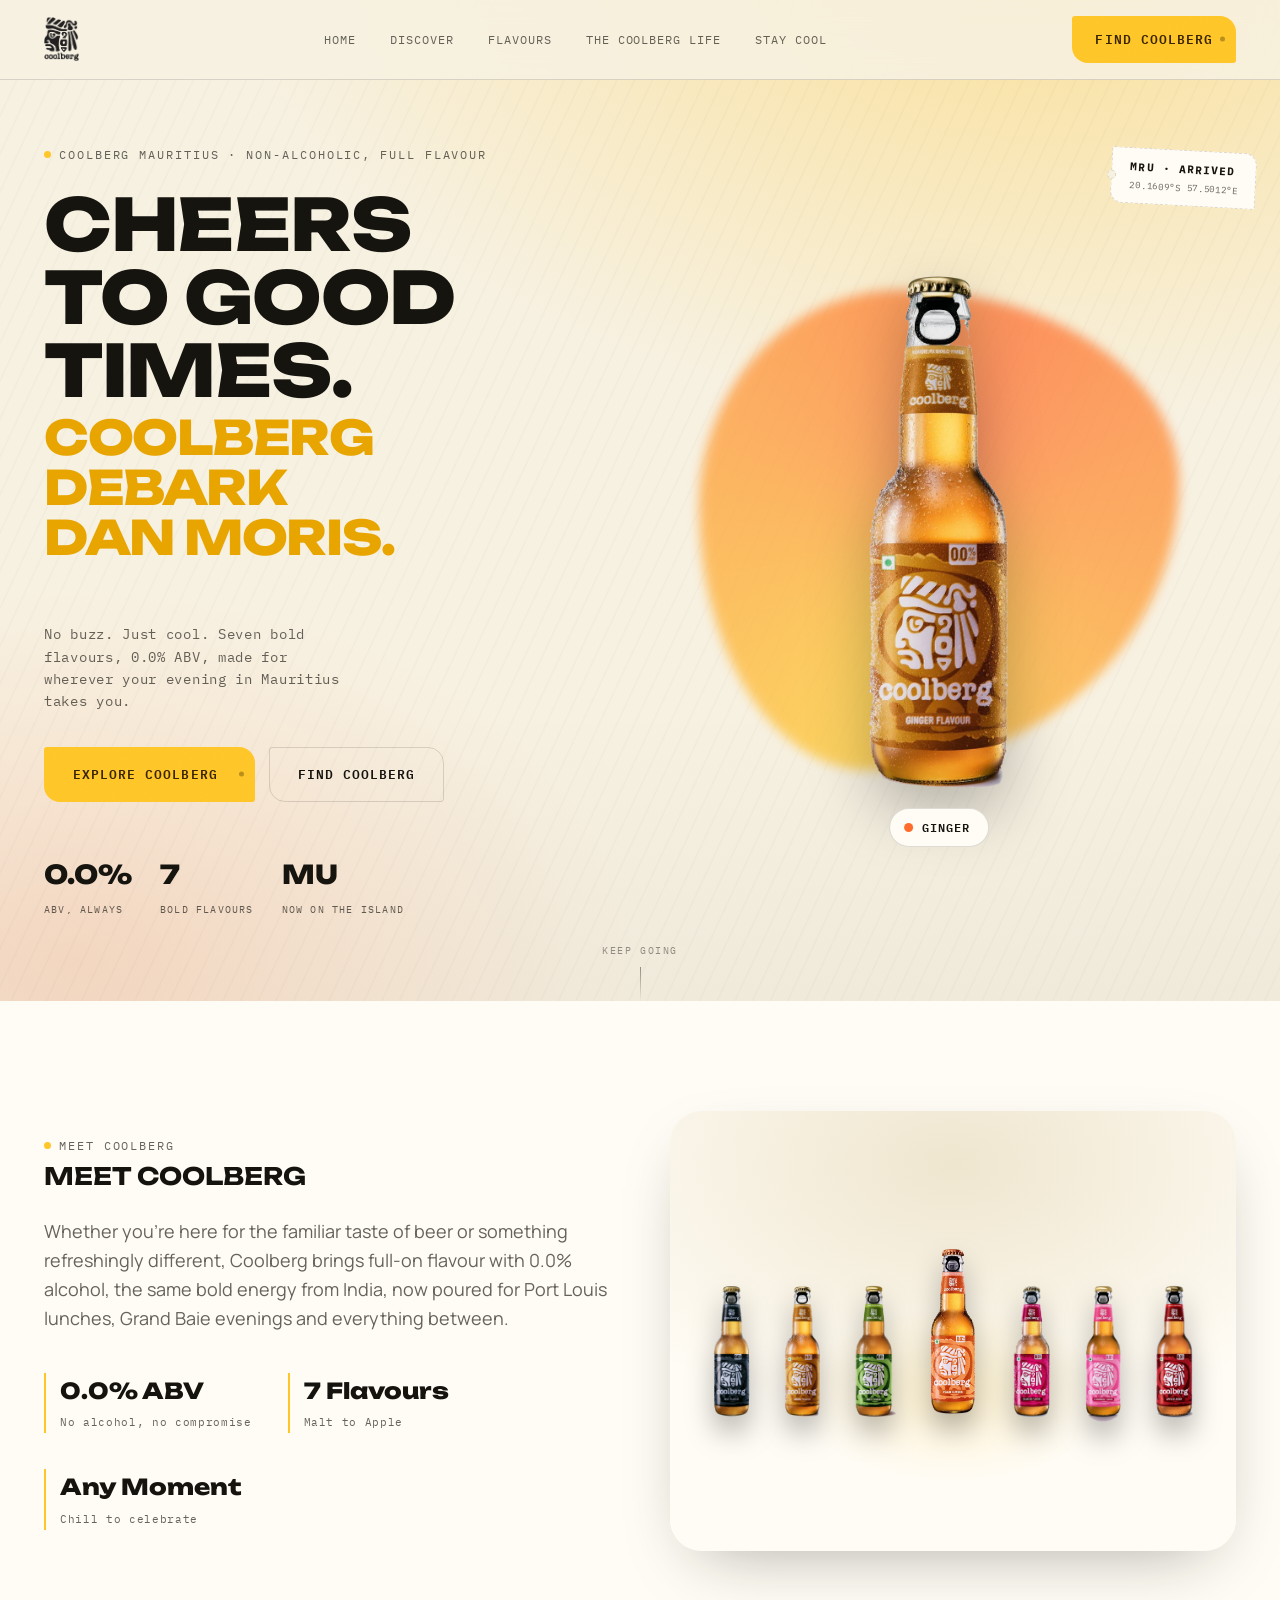
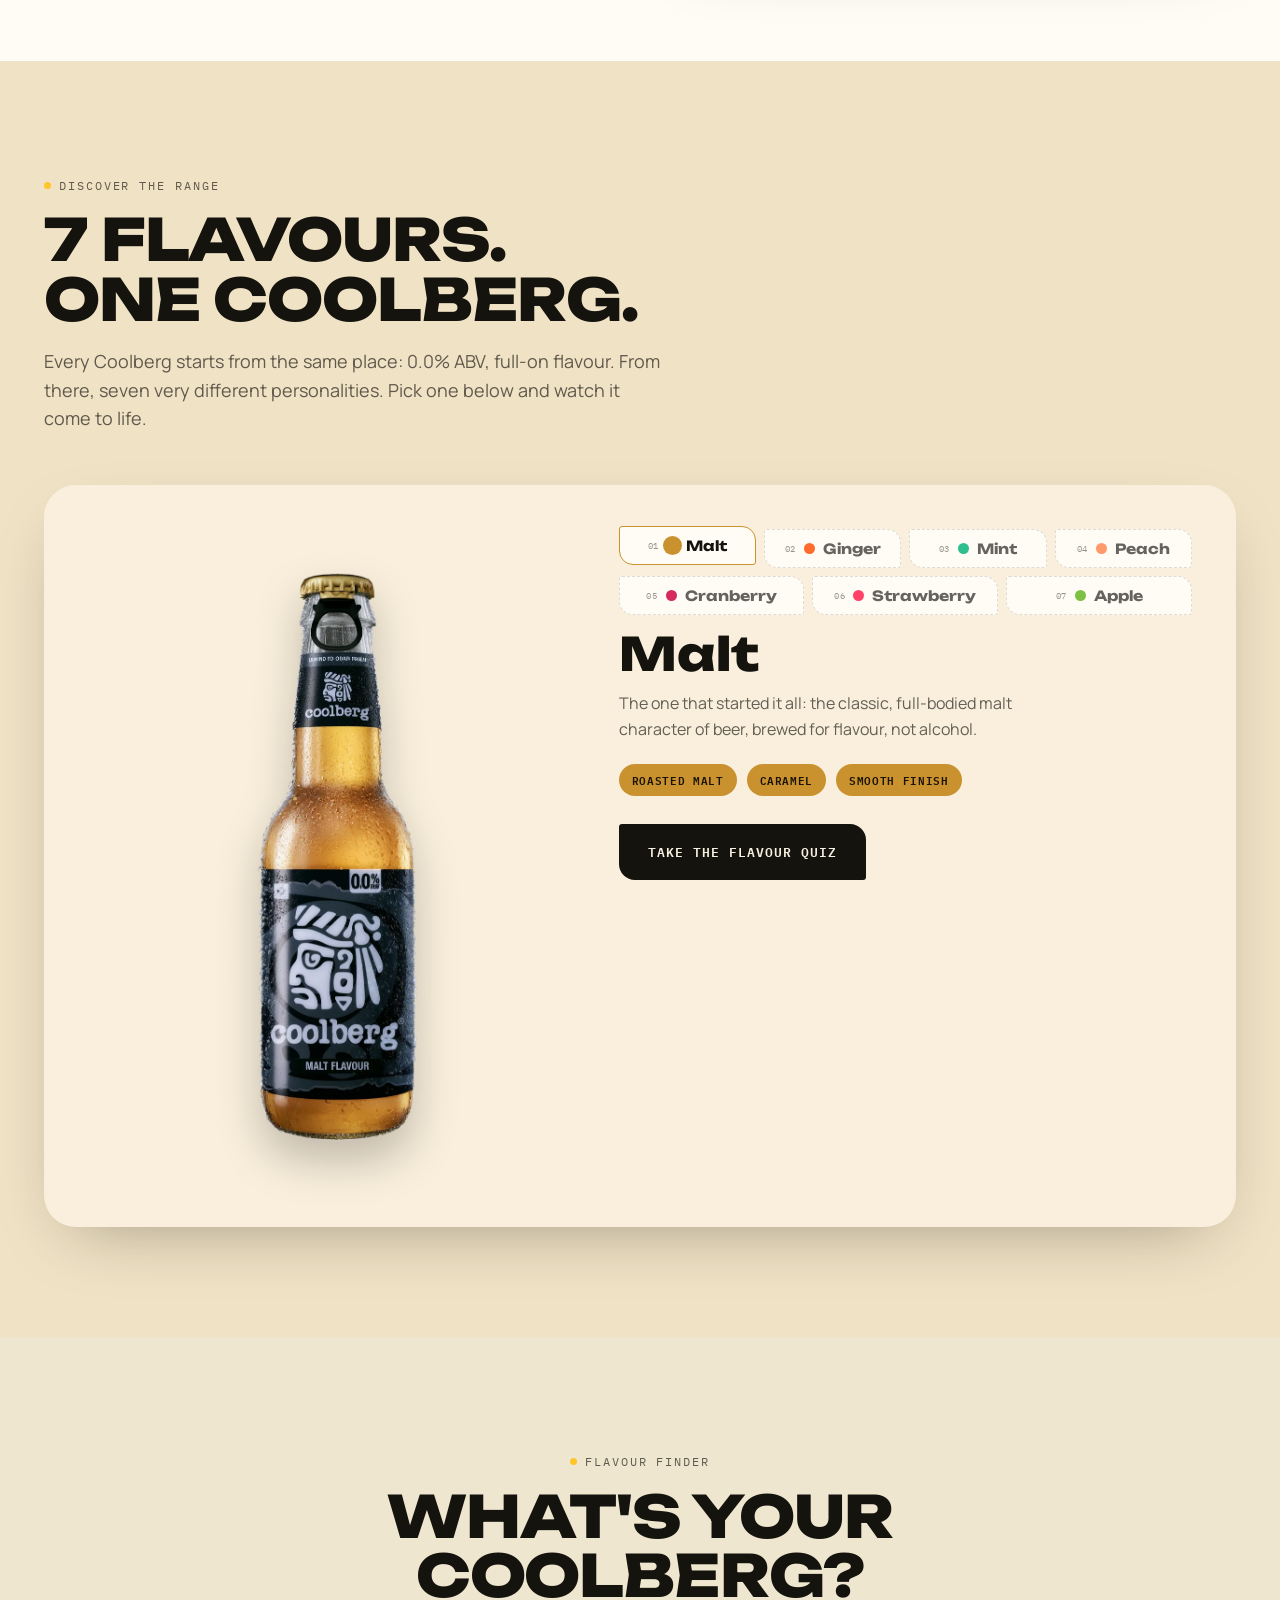
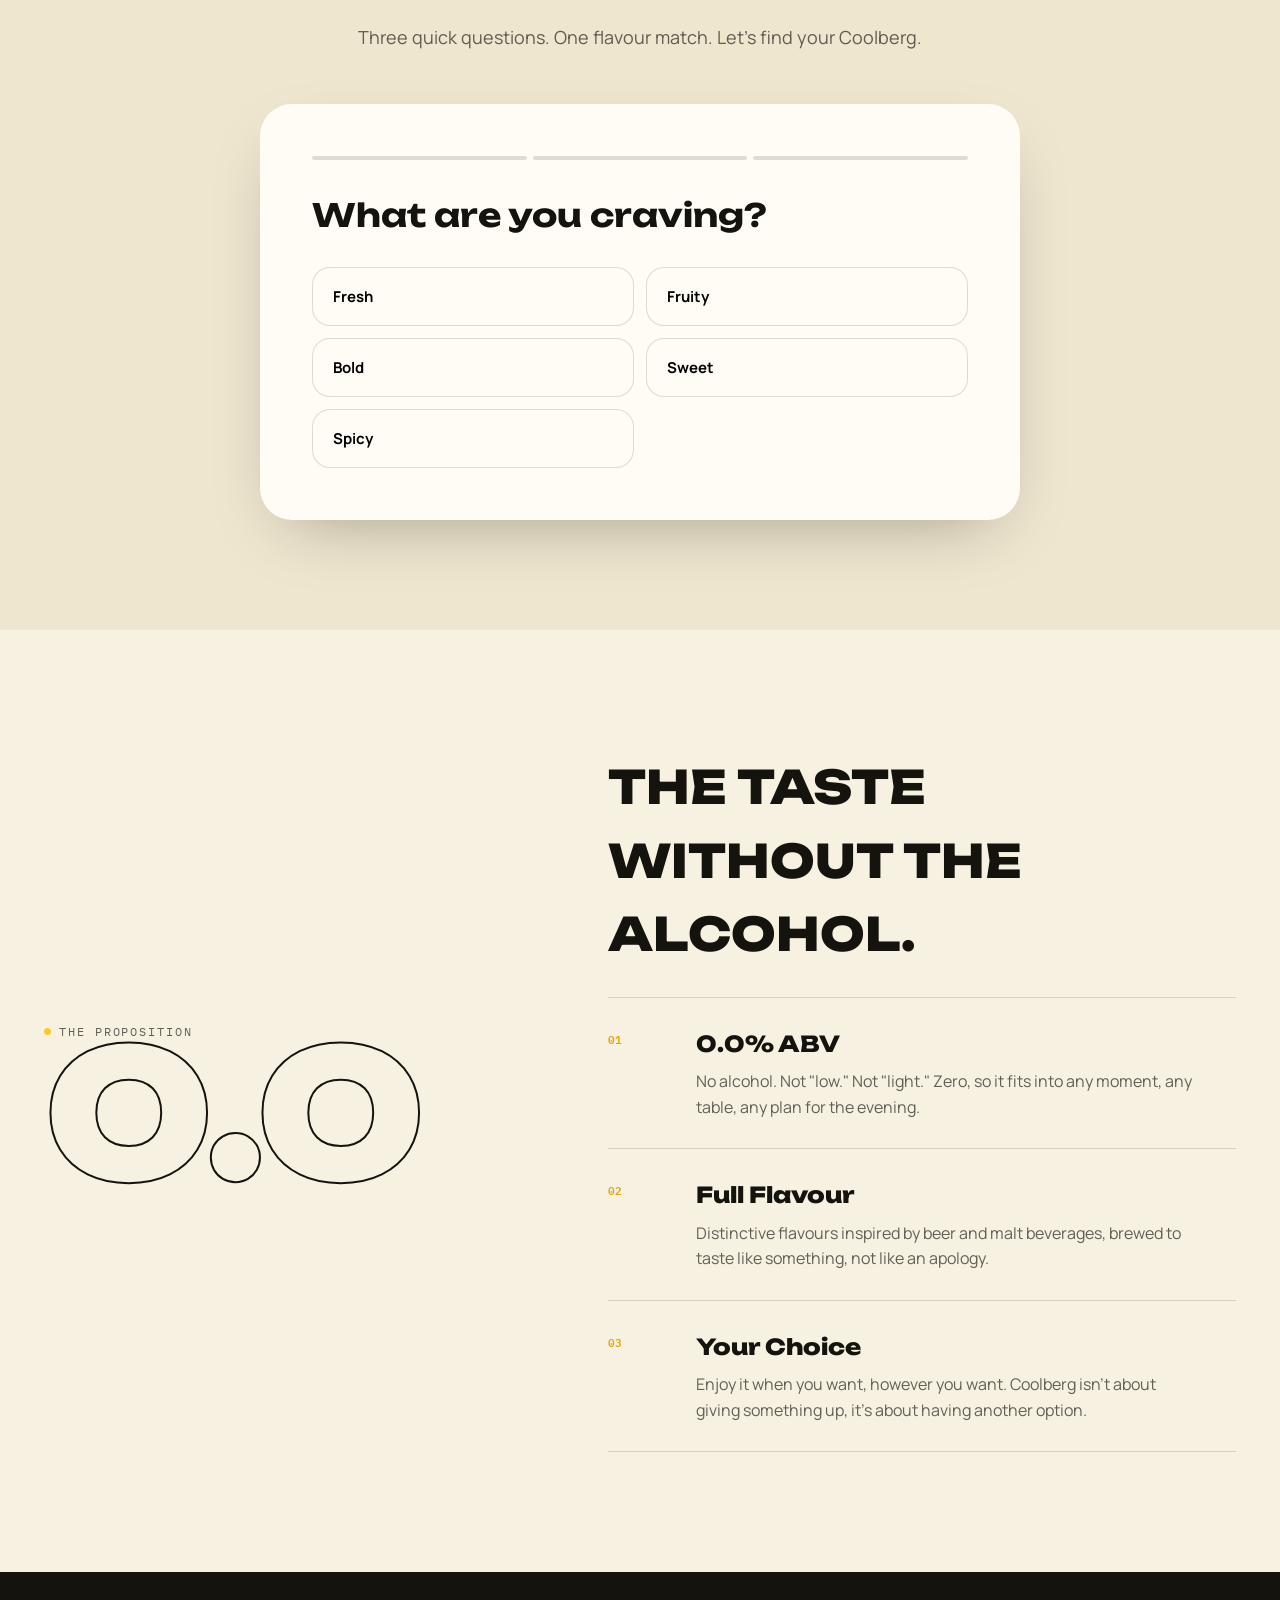
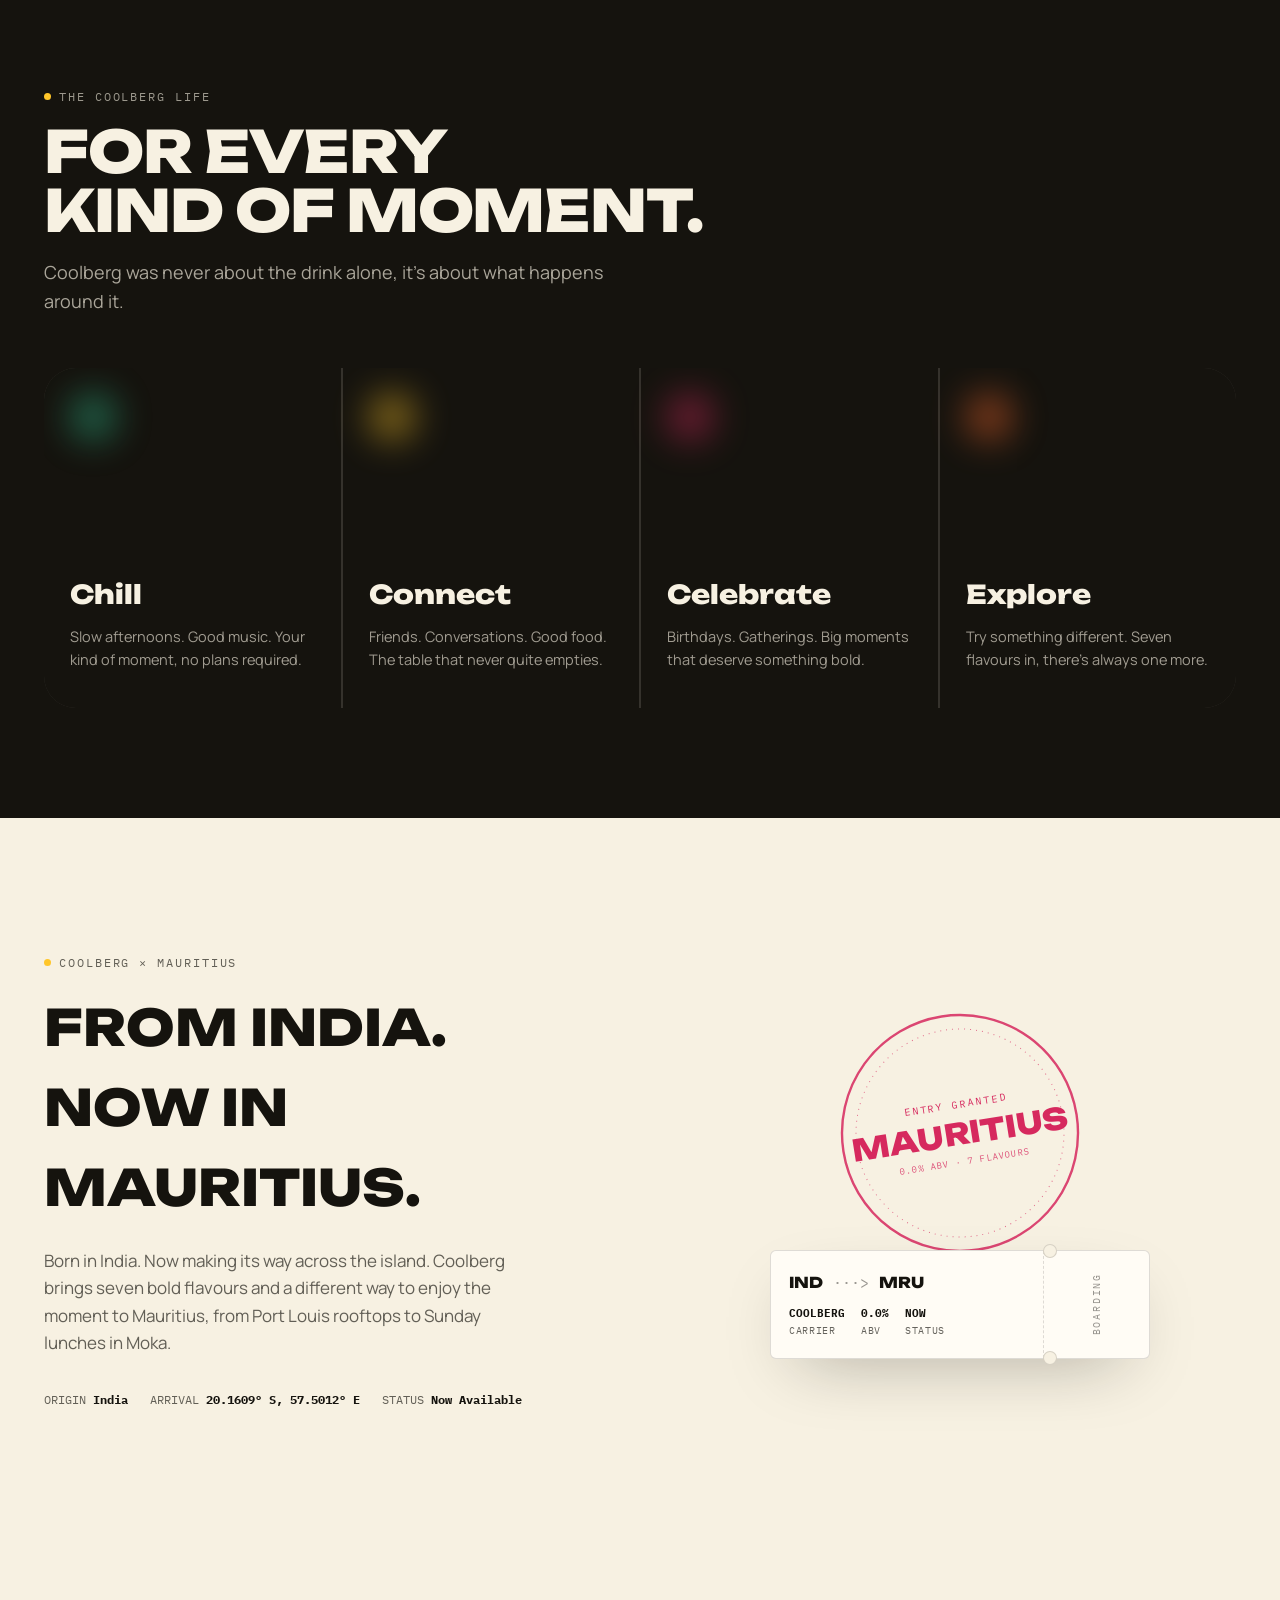
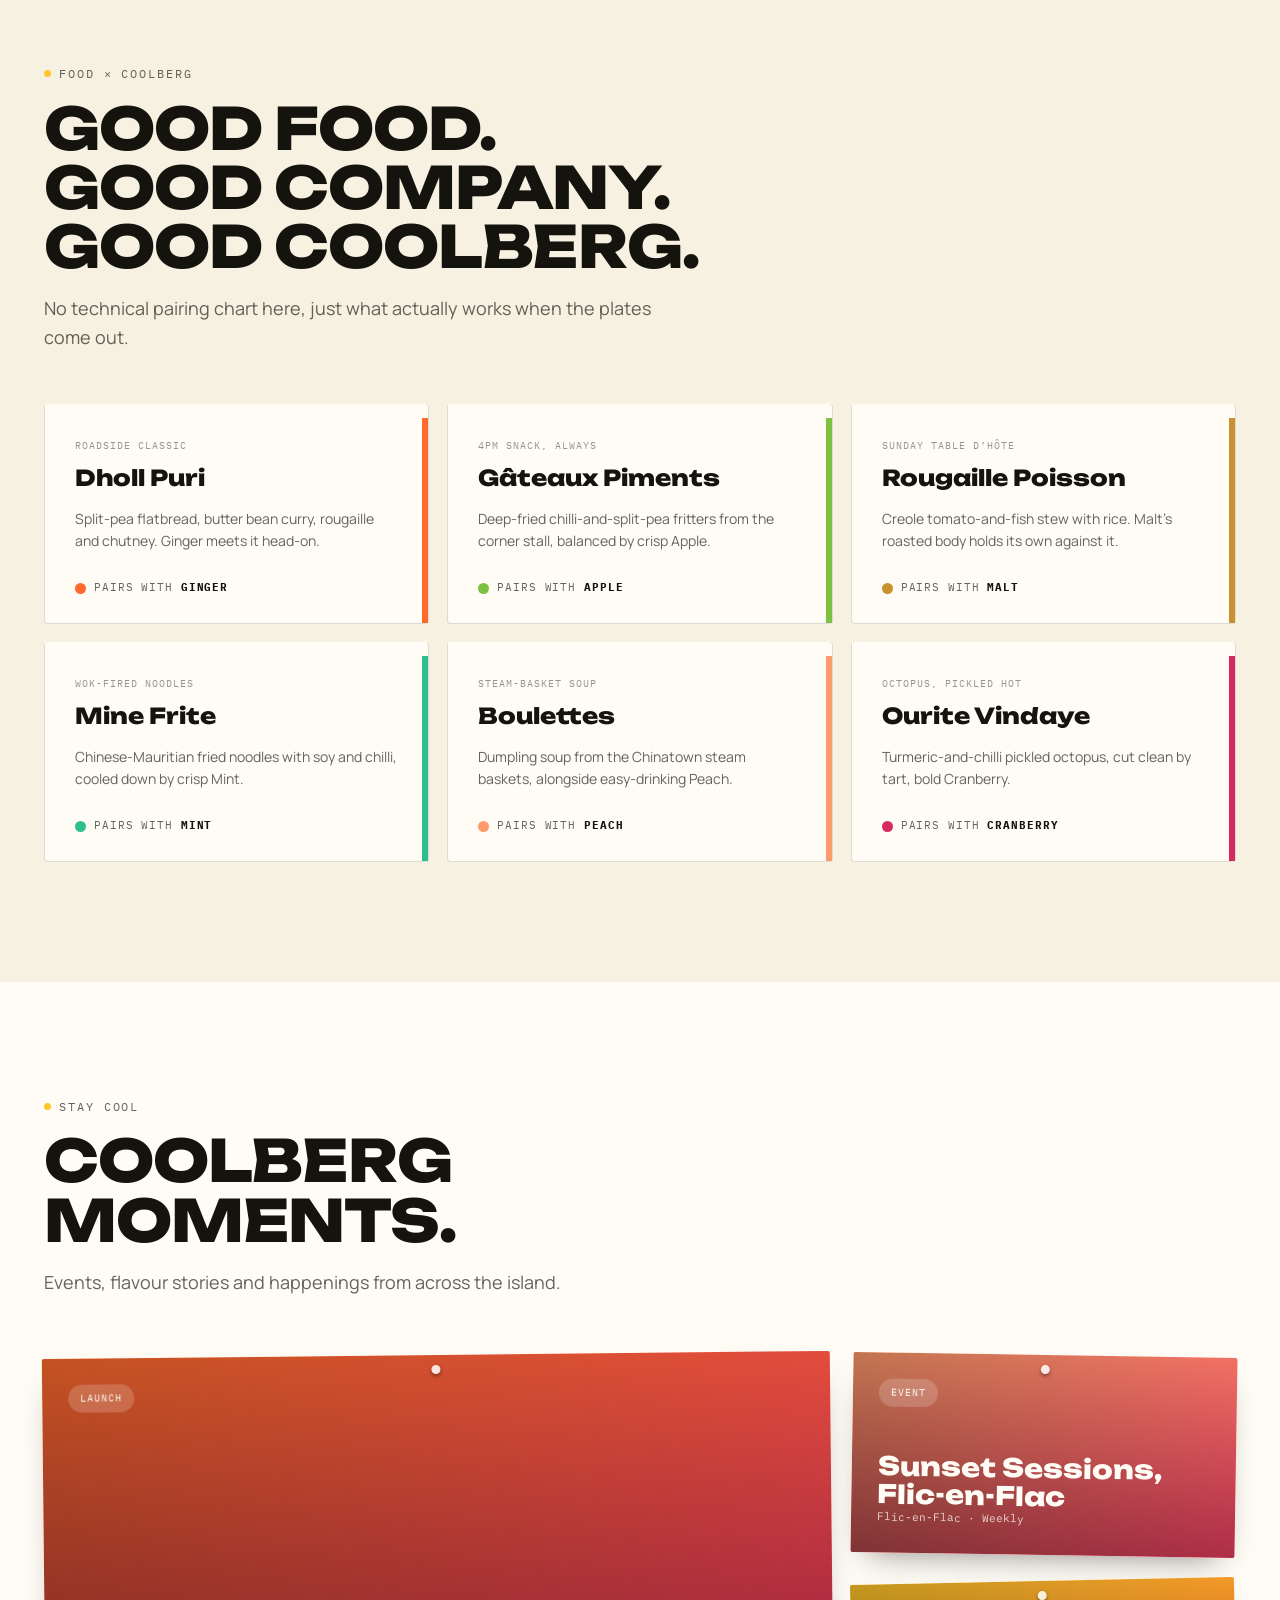
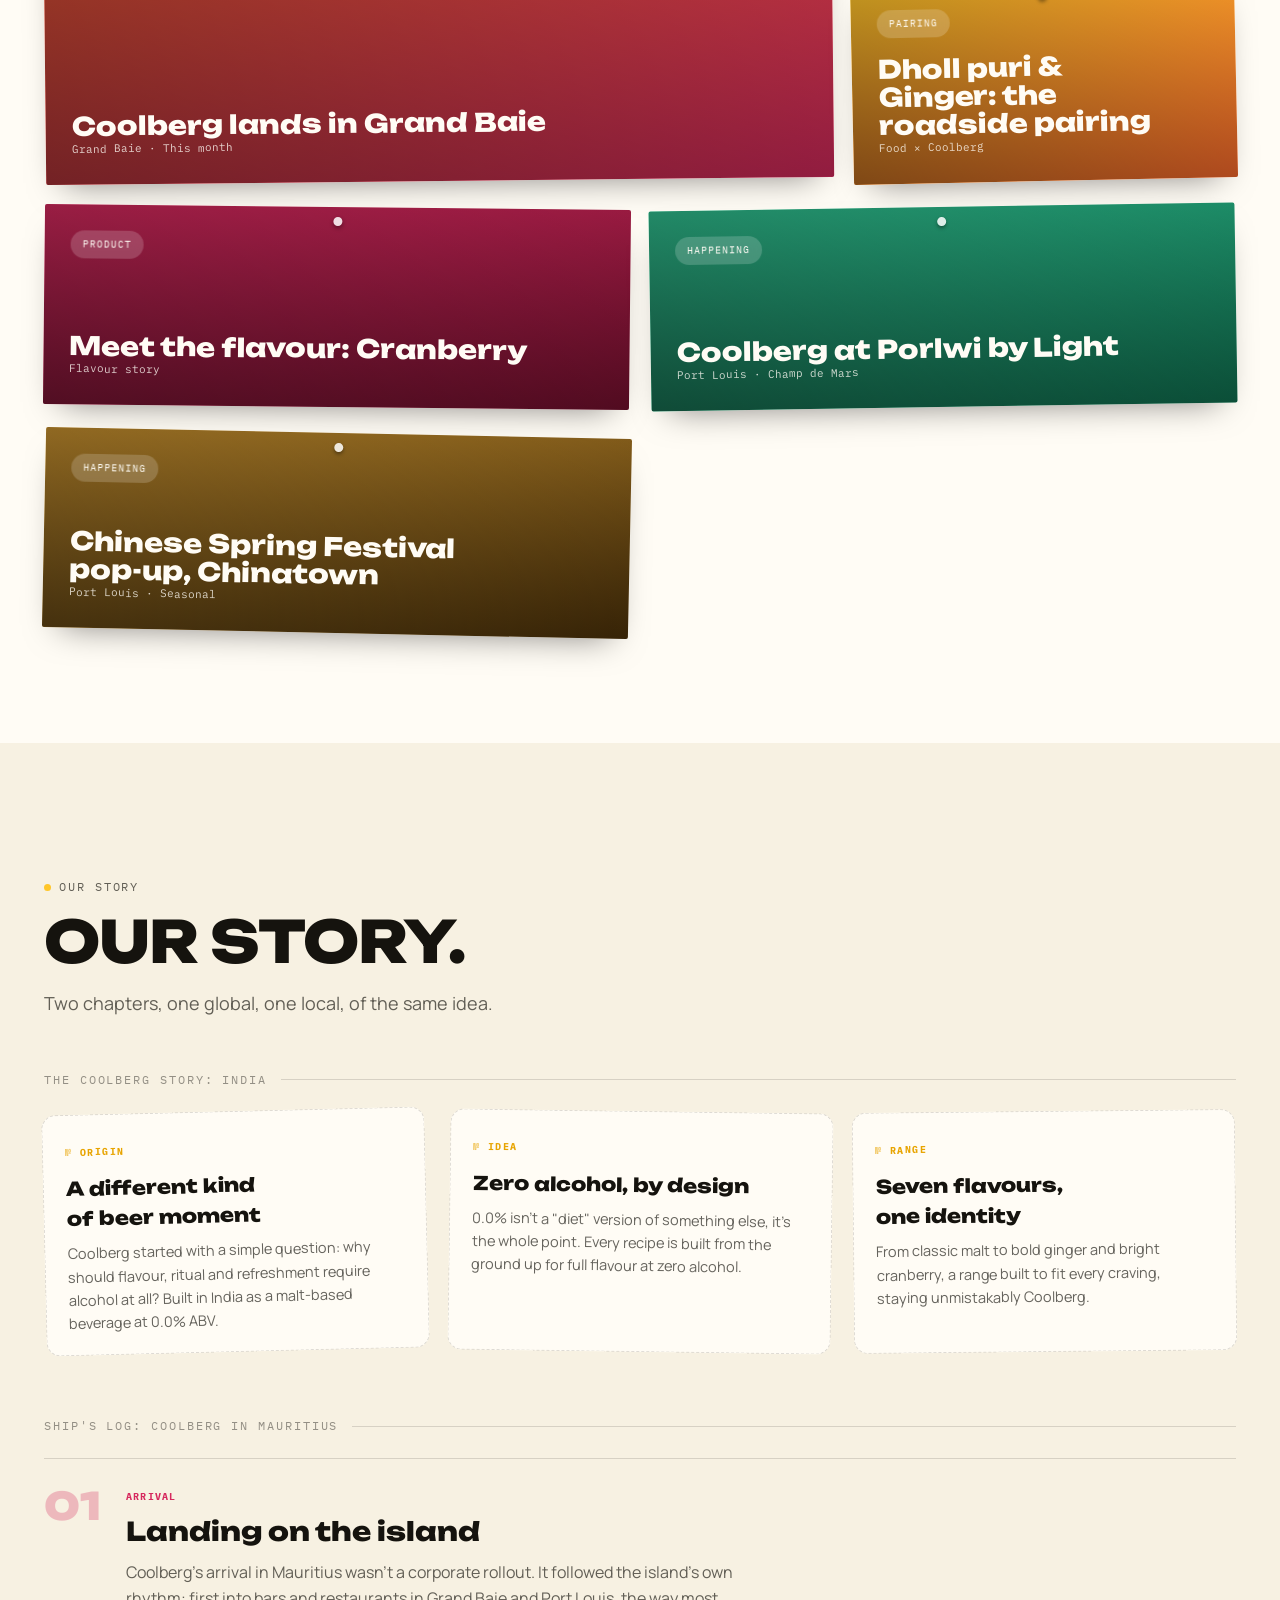
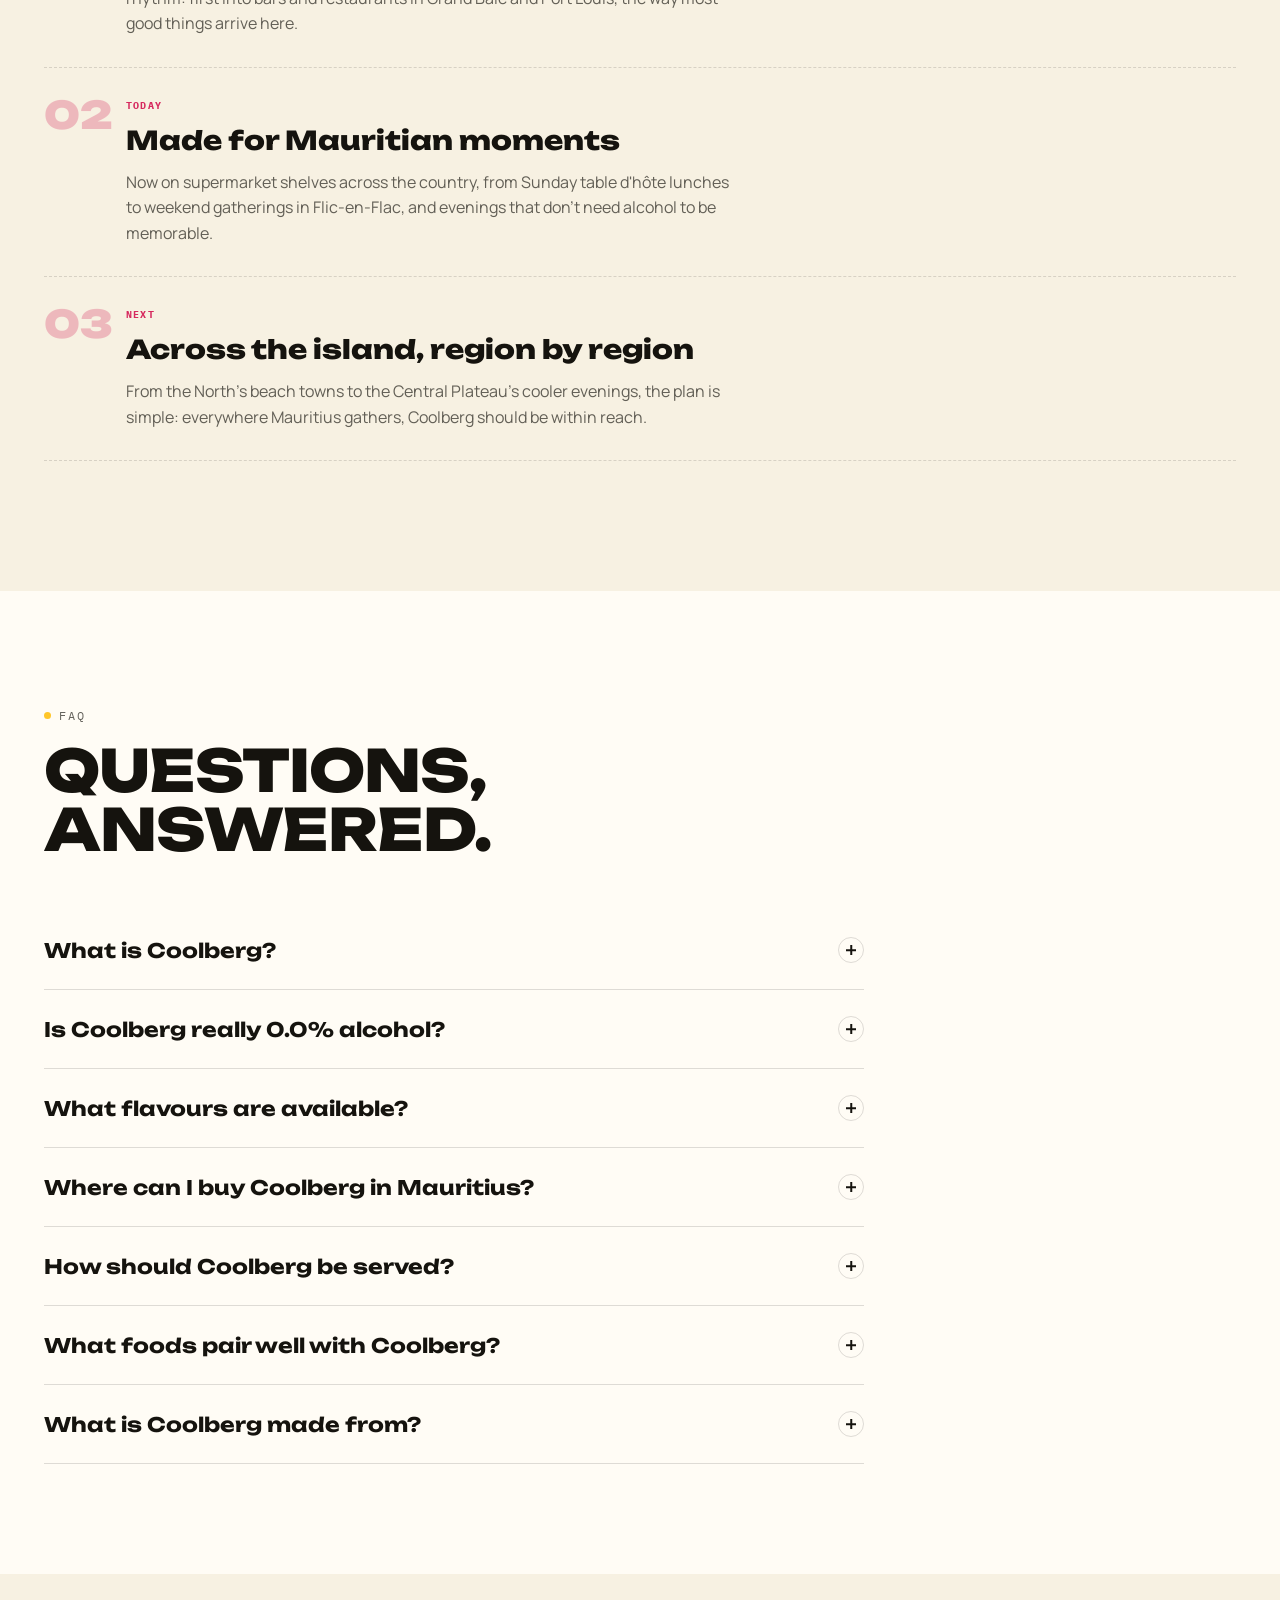
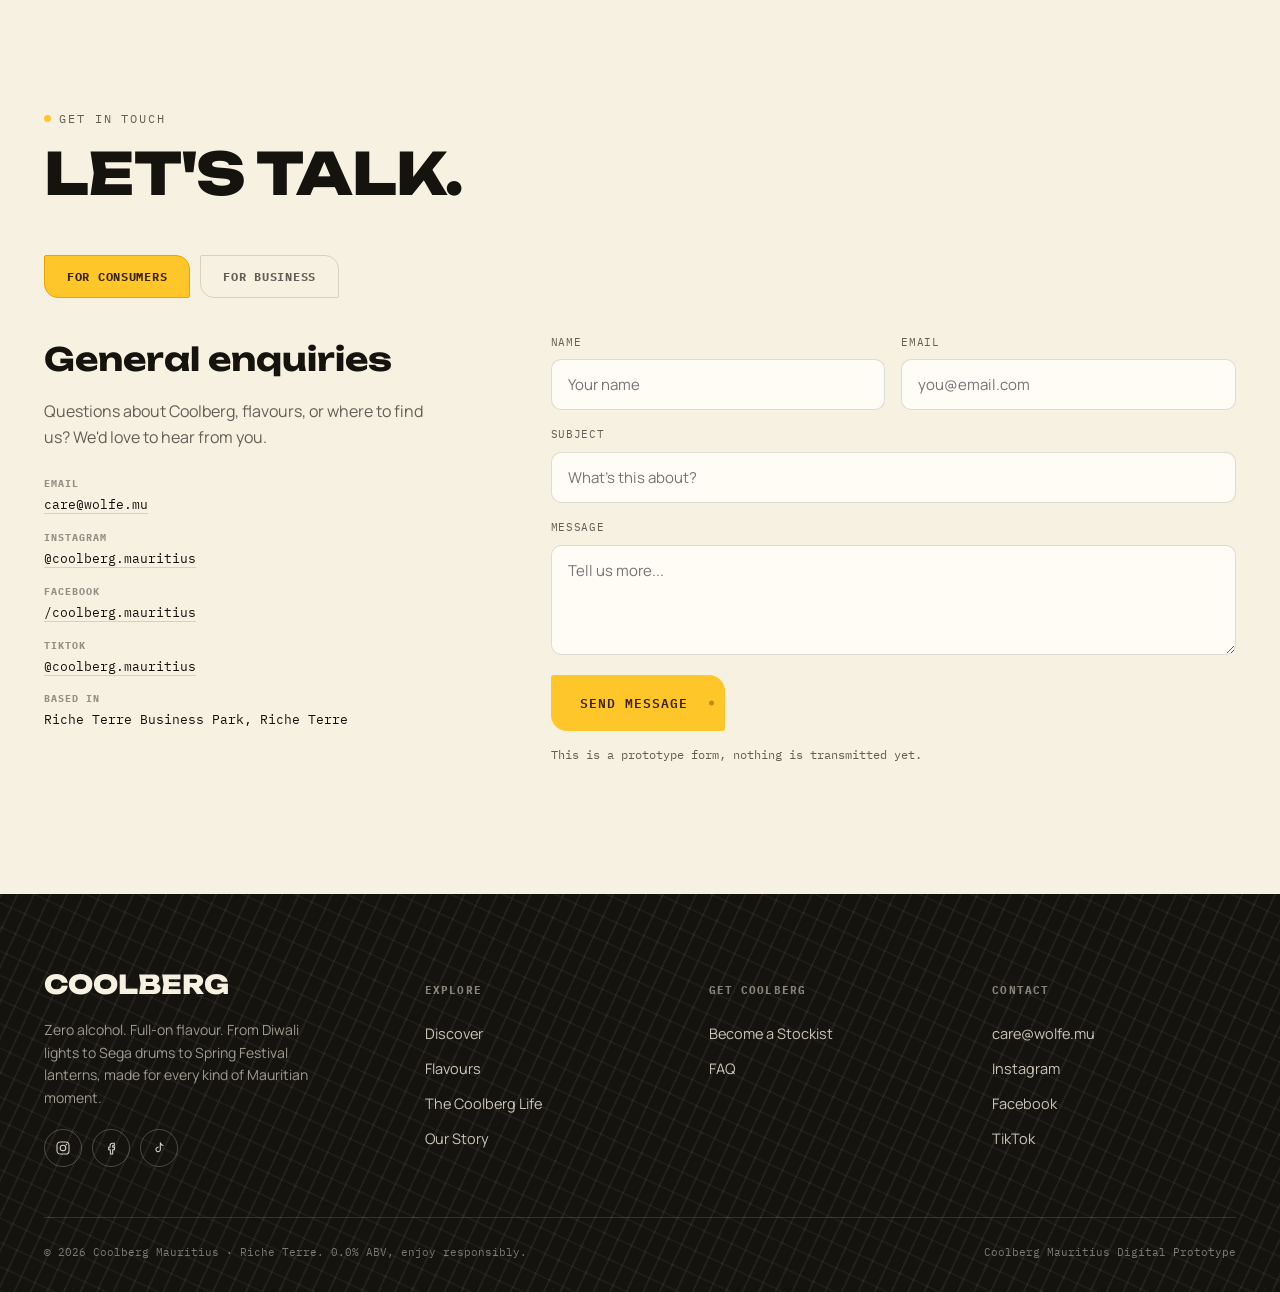
==== commit 283158d3: "Redesign Discover the range: flavour list inside the card" ====
--- a/index.html
+++ b/index.html
@@ -113,12 +113,11 @@
       <p>Every Coolberg starts from the same place: 0.0% ABV, full-on flavour. From there, seven very different personalities. Pick one below and watch it come to life.</p>
     </div>
     <div class="fl-layout reveal">
-      <div class="fl-list-label">Flavour tickets, swipe to browse</div>
-      <div class="fl-list" id="flList" role="tablist" aria-label="Flavours"></div>
       <div class="fl-display" id="flDisplay">
         <div class="fl-bottle-wrap">
           <img class="fl-bottle-photo" id="flBottleImg" src="assets/flavours/cutout/malt.webp" alt="Coolberg Malt, 0.0% ABV bottle" width="535" height="1400" loading="lazy" decoding="async">
         </div>
+        <div class="fl-list" id="flList" role="tablist" aria-label="Flavours"></div>
         <div class="fl-copy">
           <h3 class="fl-name" id="flName">Malt</h3>
           <p id="flDesc">The one that started it all: the classic, full-bodied malt character of beer, brewed for flavour, not alcohol.</p>
--- a/styles.css
+++ b/styles.css
@@ -173,29 +173,43 @@
 /* ============ FLAVOURS ============ */
 #flavours{background:var(--fl-color,var(--bg));transition:background 1.1s cubic-bezier(.16,.8,.24,1);}
 .fl-layout{display:flex;flex-direction:column;gap:30px;}
-.fl-list{display:flex;gap:10px;overflow-x:auto;padding:4px 4px 14px;scrollbar-width:thin;}
-.fl-item{position:relative;flex:none;display:flex;align-items:center;gap:10px;padding:12px 18px 12px 14px;border:1.5px dashed var(--border);border-radius:3px 14px 3px 14px;background:var(--card);text-align:left;transition:transform .25s, border-color .25s, background .25s;}
-.fl-item .dot{width:12px;height:12px;border-radius:50%;flex:none;box-shadow:0 0 0 3px transparent;transition:box-shadow .25s;}
-.fl-item .name{font-family:var(--ff-display);font-size:15px;font-weight:700;color:var(--fg-soft);transition:color .25s;white-space:nowrap;}
+
+.fl-display{position:relative;border-radius:var(--radius-lg);background:var(--card);box-shadow:var(--shadow);padding:44px;min-height:540px;overflow:hidden;
+  display:grid;grid-template-columns:1fr 1.15fr;grid-template-rows:auto 1fr;grid-template-areas:"bottle list" "bottle copy";gap:10px 32px;align-items:start;}
+.fl-display::before{content:"";position:absolute;inset:0;background:var(--fl-color,var(--gold));opacity:.12;transition:background 1s;}
+.fl-bottle-wrap{grid-area:bottle;position:relative;align-self:center;display:flex;align-items:center;justify-content:center;z-index:1;}
+.fl-bottle-photo{width:250px;height:auto;max-width:100%;transition:transform .5s cubic-bezier(.16,.8,.24,1);filter:drop-shadow(0 22px 22px rgba(0,0,0,.22));}
+.fl-bottle-wrap:hover .fl-bottle-photo{transform:scale(1.035);}
+
+.fl-list{grid-area:list;position:relative;z-index:1;display:flex;flex-wrap:wrap;gap:8px;align-content:start;margin-bottom:6px;}
+.fl-item{position:relative;flex:1 1 110px;display:flex;align-items:center;justify-content:center;gap:8px;padding:10px 14px;border:1.5px dashed var(--border);border-radius:3px 14px 3px 14px;background:var(--card);text-align:left;transition:transform .25s, border-color .25s, background .25s;}
+.fl-item .dot{width:11px;height:11px;border-radius:50%;flex:none;box-shadow:0 0 0 3px transparent;transition:box-shadow .25s;}
+.fl-item .name{font-family:var(--ff-display);font-size:14px;font-weight:700;color:var(--fg-soft);transition:color .25s;white-space:nowrap;}
 .fl-item .idx{font-family:var(--ff-mono);font-size:9px;color:var(--fg-faint);letter-spacing:.06em;}
-.fl-item[aria-selected="true"]{transform:translateY(-4px) rotate(-1.5deg);border-style:solid;border-color:var(--fl-ring,var(--gold-deep));background:var(--bg-alt);box-shadow:var(--shadow);}
+.fl-item[aria-selected="true"]{transform:translateY(-3px);border-style:solid;border-color:var(--fl-ring,var(--gold-deep));background:var(--bg-alt);box-shadow:var(--shadow);}
 .fl-item[aria-selected="true"] .dot{box-shadow:0 0 0 4px var(--fl-ring,transparent);}
 .fl-item[aria-selected="true"] .name{color:var(--fg);}
 .fl-item:hover .name{color:var(--fg);}
-.fl-list-label{font-family:var(--ff-mono);font-size:10px;letter-spacing:.14em;text-transform:uppercase;color:var(--fg-faint);margin-bottom:-8px;}
-
-.fl-display{position:relative;border-radius:var(--radius-lg);background:var(--card);box-shadow:var(--shadow);padding:44px;min-height:540px;display:grid;grid-template-columns:1fr 1.15fr;gap:32px;align-items:center;overflow:hidden;}
-.fl-display::before{content:"";position:absolute;inset:0;background:var(--fl-color,var(--gold));opacity:.12;transition:background 1s;}
-.fl-bottle-wrap{position:relative;display:flex;align-items:center;justify-content:center;z-index:1;}
-.fl-bottle-photo{width:250px;max-width:100%;transition:transform .5s cubic-bezier(.16,.8,.24,1);filter:drop-shadow(0 22px 22px rgba(0,0,0,.22));}
-.fl-bottle-wrap:hover .fl-bottle-photo{transform:scale(1.035);}
-.fl-copy{position:relative;z-index:1;}
+
+.fl-copy{grid-area:copy;position:relative;z-index:1;align-self:start;}
 .fl-copy .fl-name{font-size:clamp(30px,4vw,46px);font-weight:800;line-height:1;margin-bottom:14px;}
 .fl-copy p{font-size:16px;color:var(--fg-soft);max-width:44ch;}
 .fl-notes{display:flex;gap:10px;flex-wrap:wrap;margin-top:22px;}
 .fl-notes span{font-family:var(--ff-mono);font-size:11px;letter-spacing:.06em;text-transform:uppercase;padding:7px 13px;border-radius:100px;background:var(--fl-color,var(--gold));color:#1a1204;font-weight:600;}
 .fl-cta{margin-top:28px;}
-@media (max-width:760px){ .fl-display{grid-template-columns:1fr;padding:28px 24px;min-height:0;text-align:center;} .fl-bottle-wrap{order:-1;} .fl-bottle-photo{width:170px;} .fl-list{flex-wrap:wrap;overflow-x:visible;justify-content:center;padding:4px 4px 4px;} .fl-item{flex:none;} }
+
+@media (max-width:760px){
+  .fl-display{grid-template-columns:minmax(84px,104px) 1fr;grid-template-rows:auto auto;grid-template-areas:"list bottle" "copy copy";padding:26px 20px;min-height:0;text-align:center;gap:16px;align-items:center;}
+  .fl-bottle-wrap{align-self:center;}
+  .fl-bottle-photo{width:118px;}
+  .fl-list{flex-direction:column;flex-wrap:nowrap;gap:8px;align-self:center;margin-bottom:0;}
+  .fl-item{flex:none;padding:8px 8px;border-radius:3px 10px 3px 10px;justify-content:flex-start;}
+  .fl-item .idx{display:none;}
+  .fl-item .name{font-size:11.5px;white-space:normal;line-height:1.15;}
+  .fl-item .dot{width:9px;height:9px;}
+  .fl-item[aria-selected="true"]{transform:none;}
+  .fl-copy{margin-top:4px;}
+}
 
 /* ============ QUIZ ============ */
 #quiz{background:var(--bg-deep);}
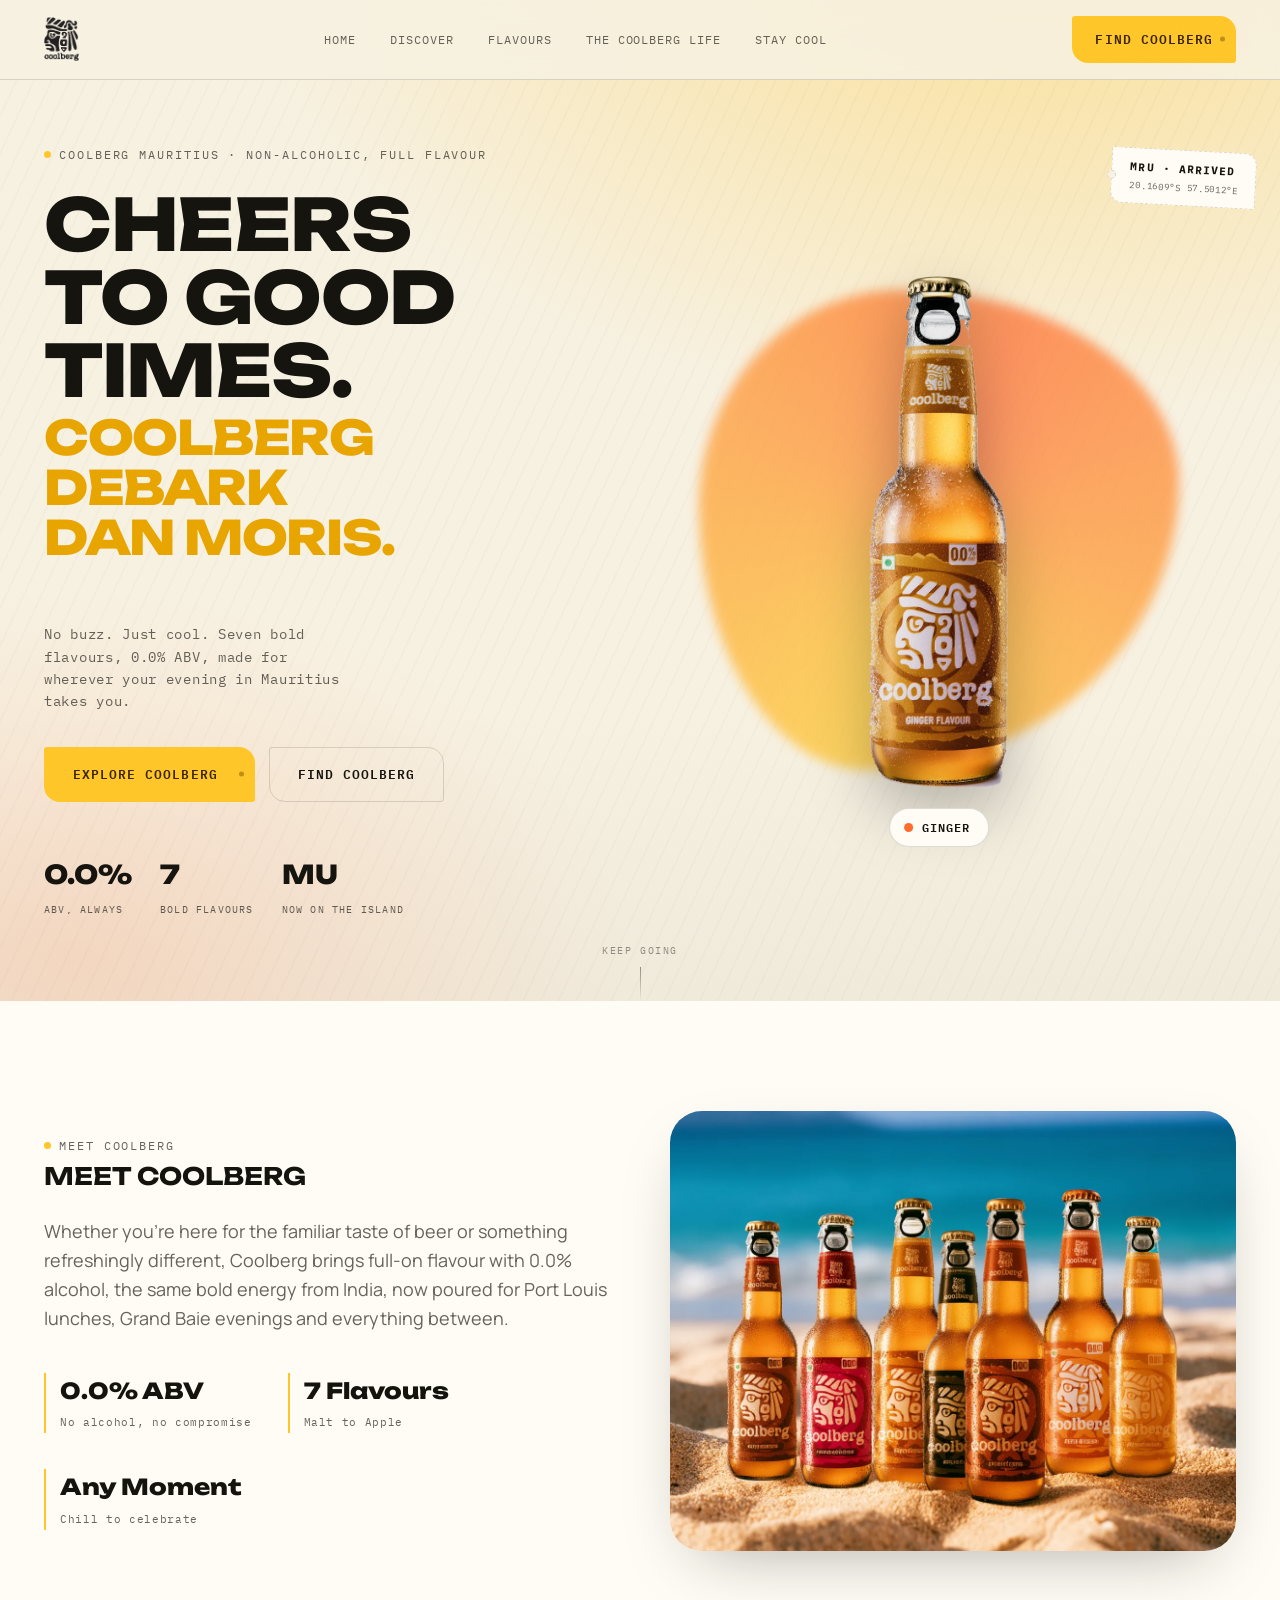
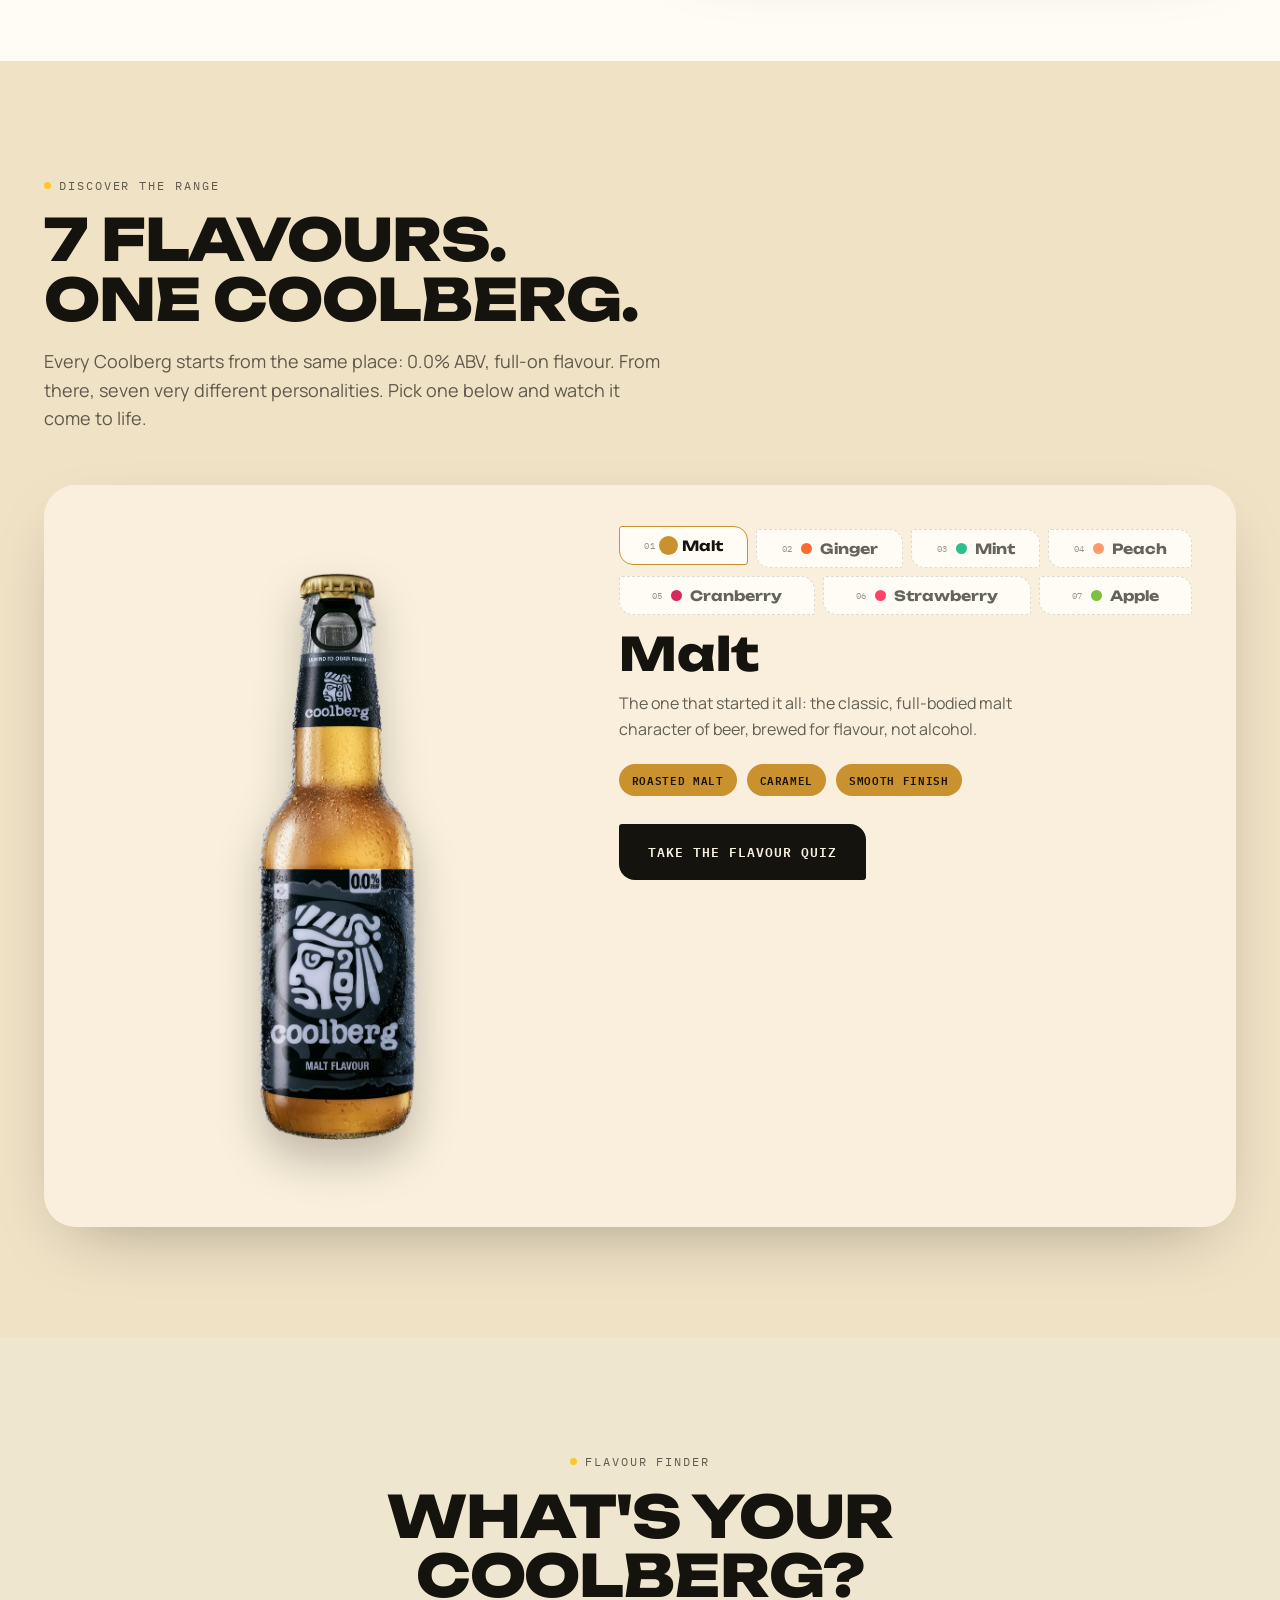
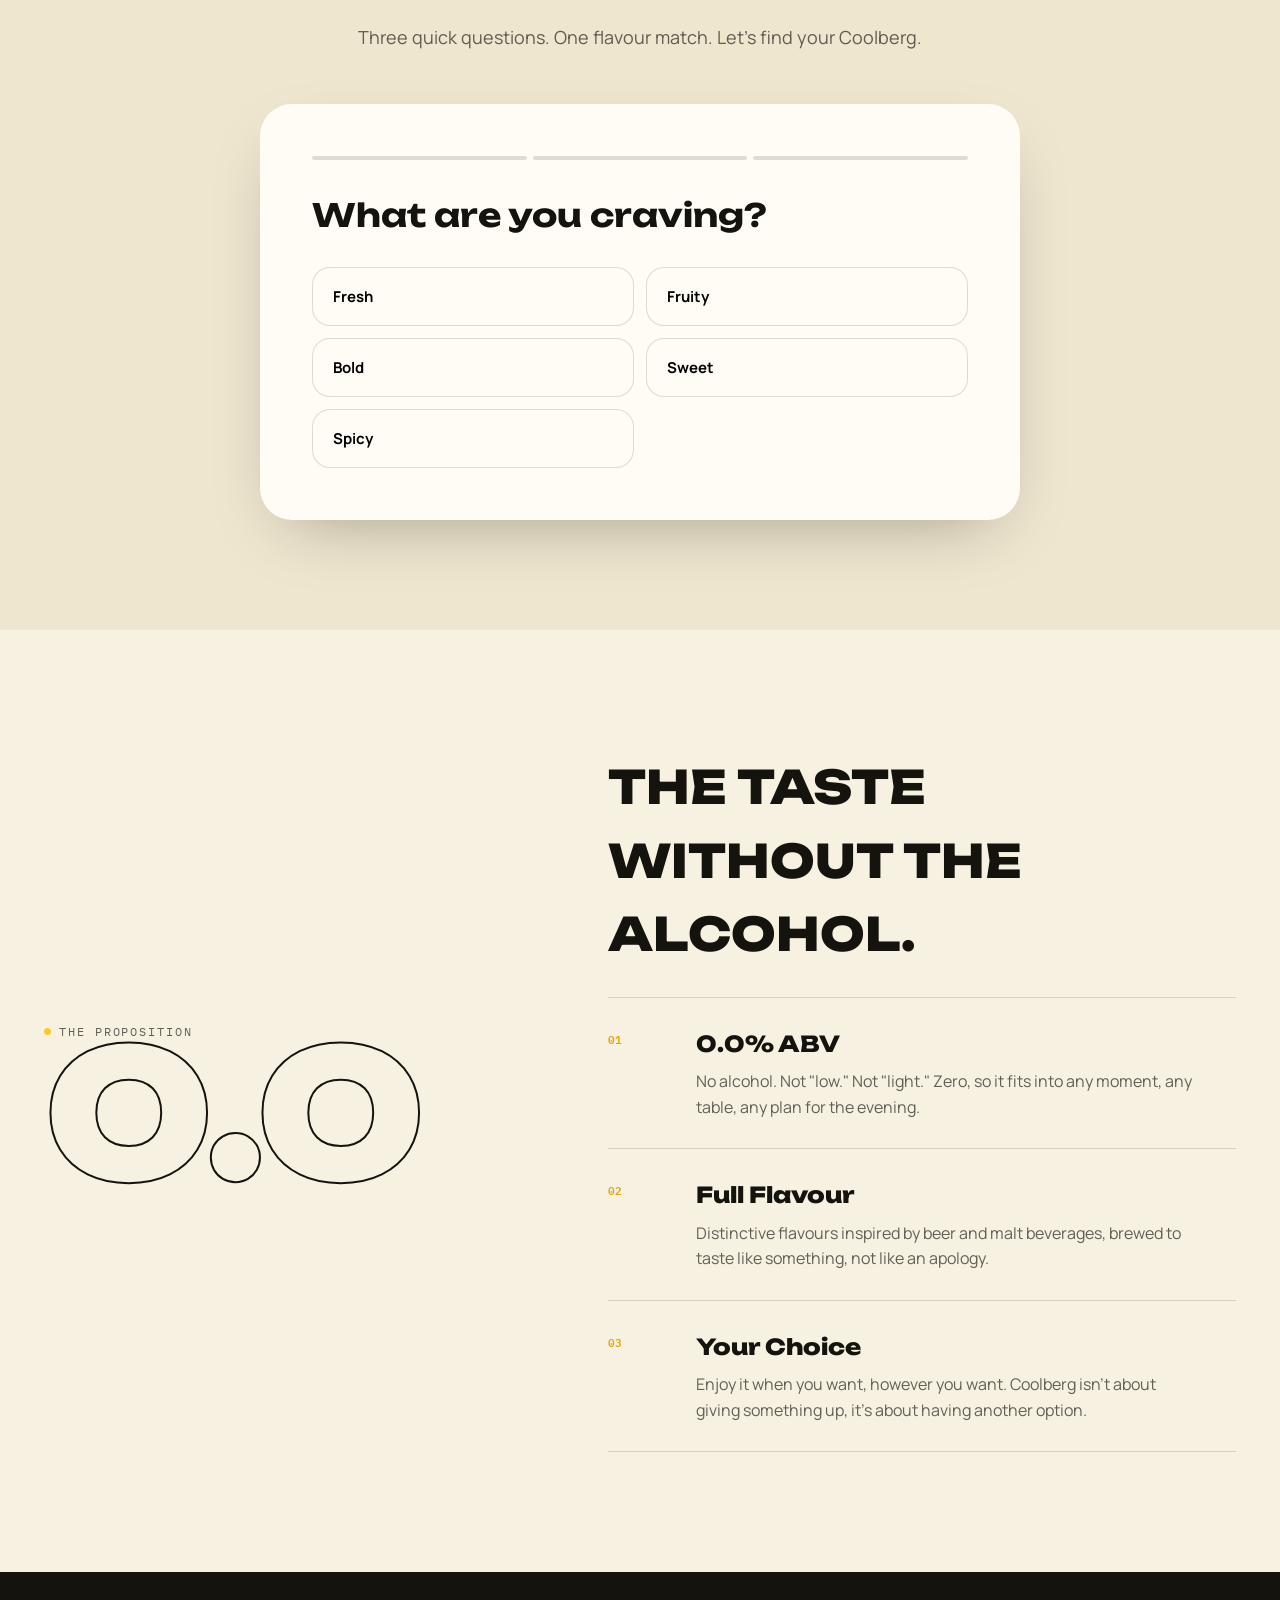
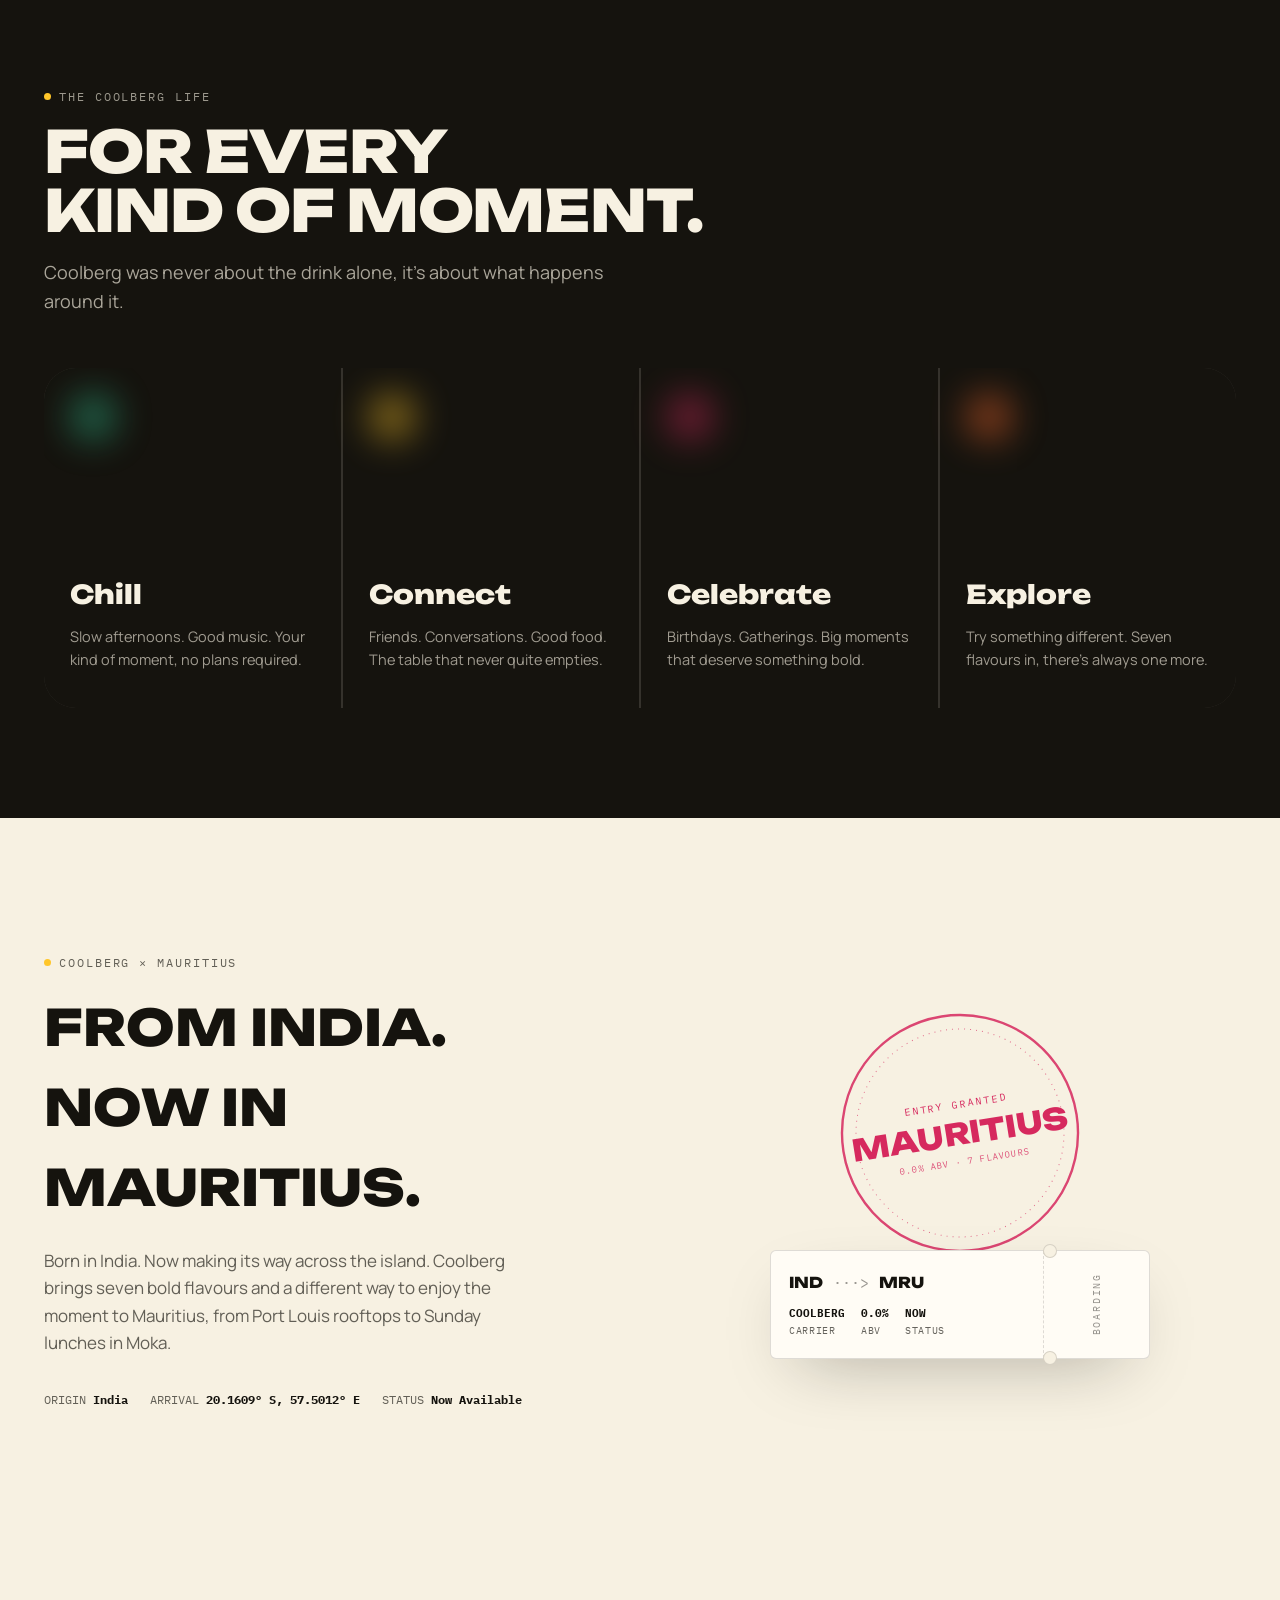
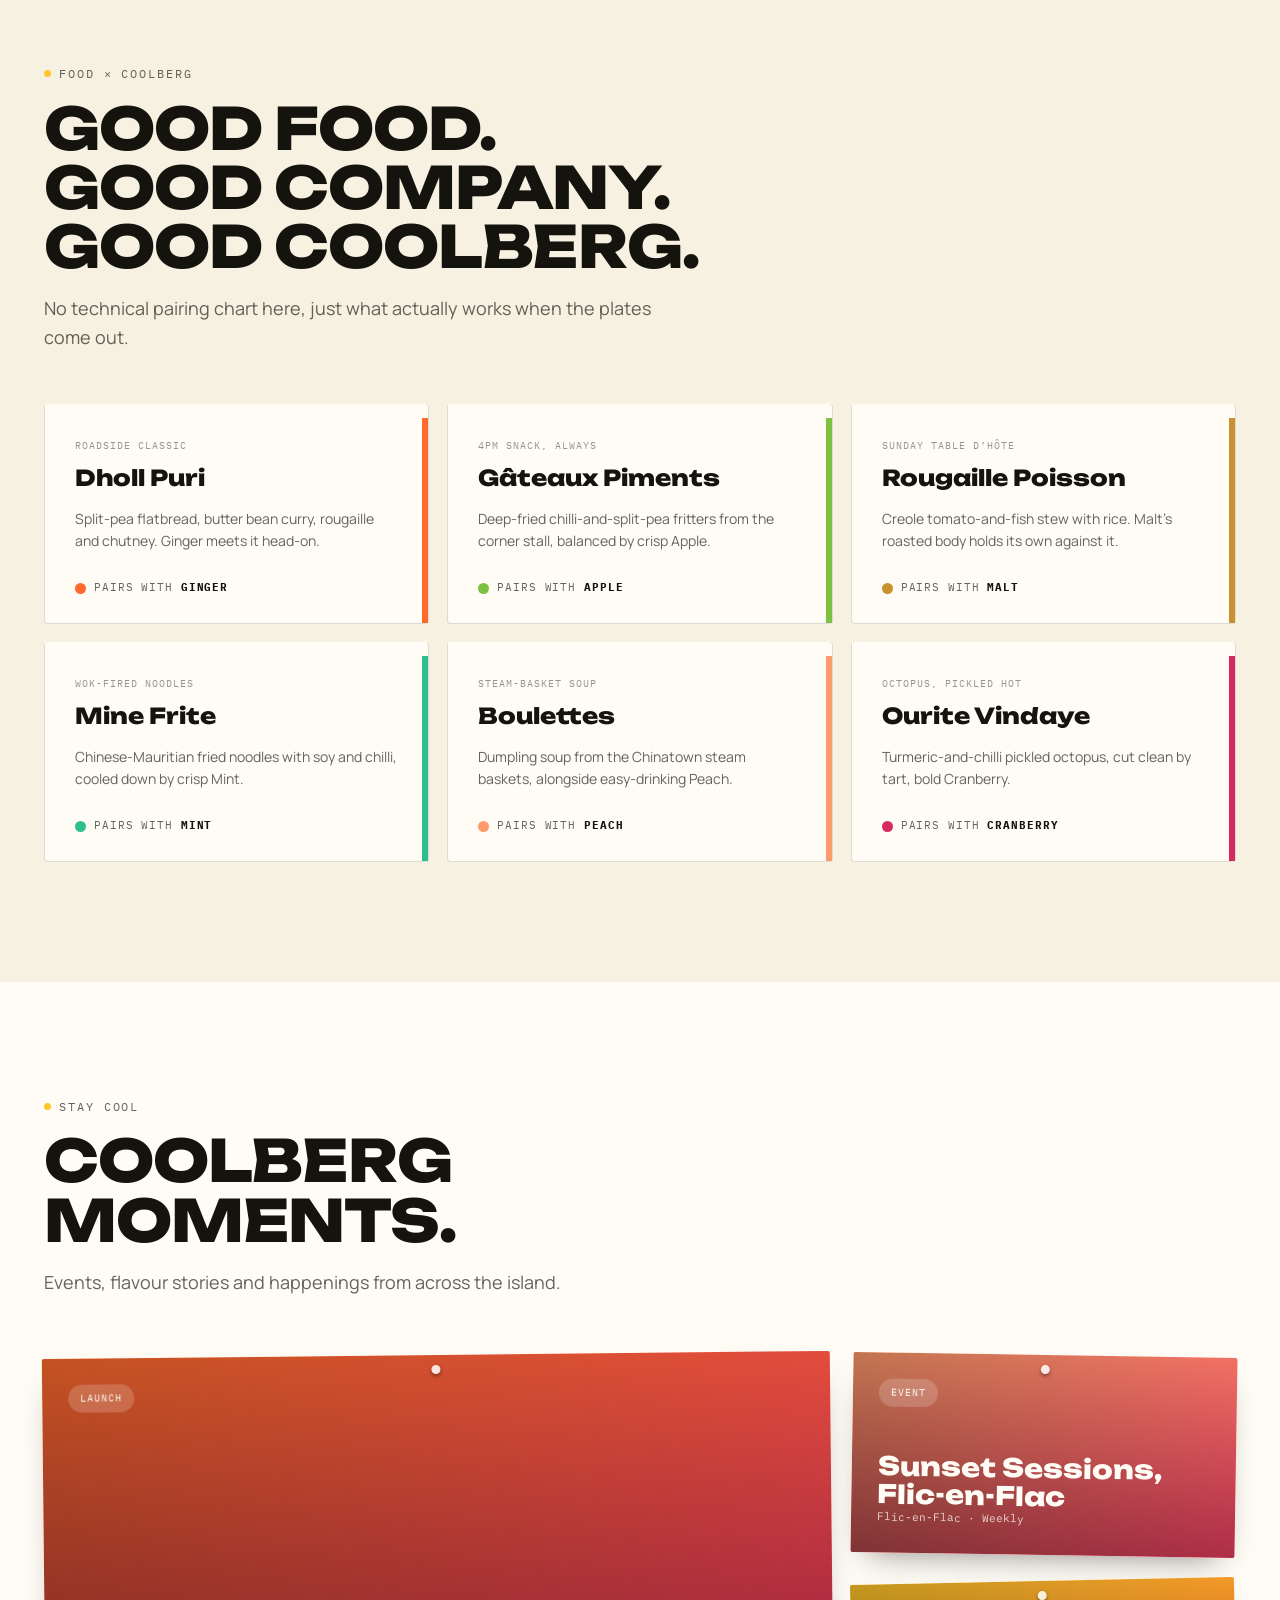
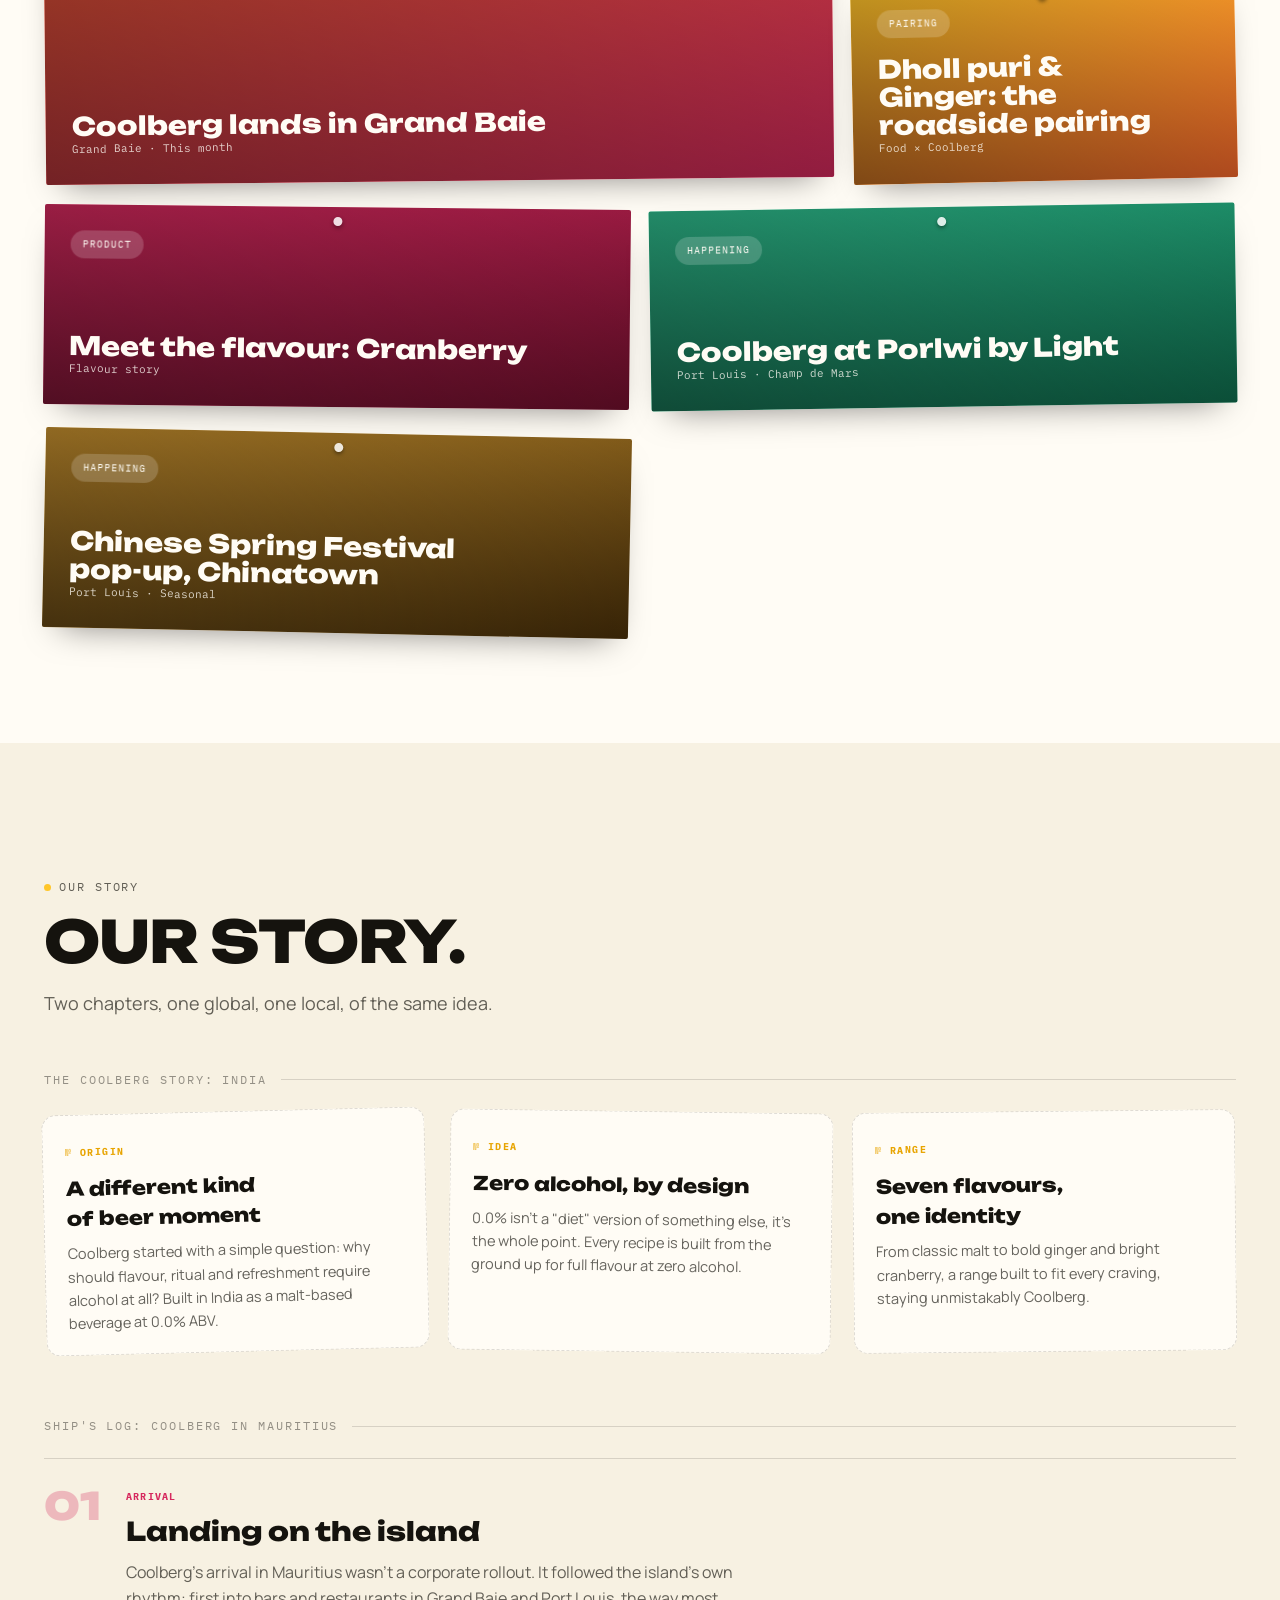
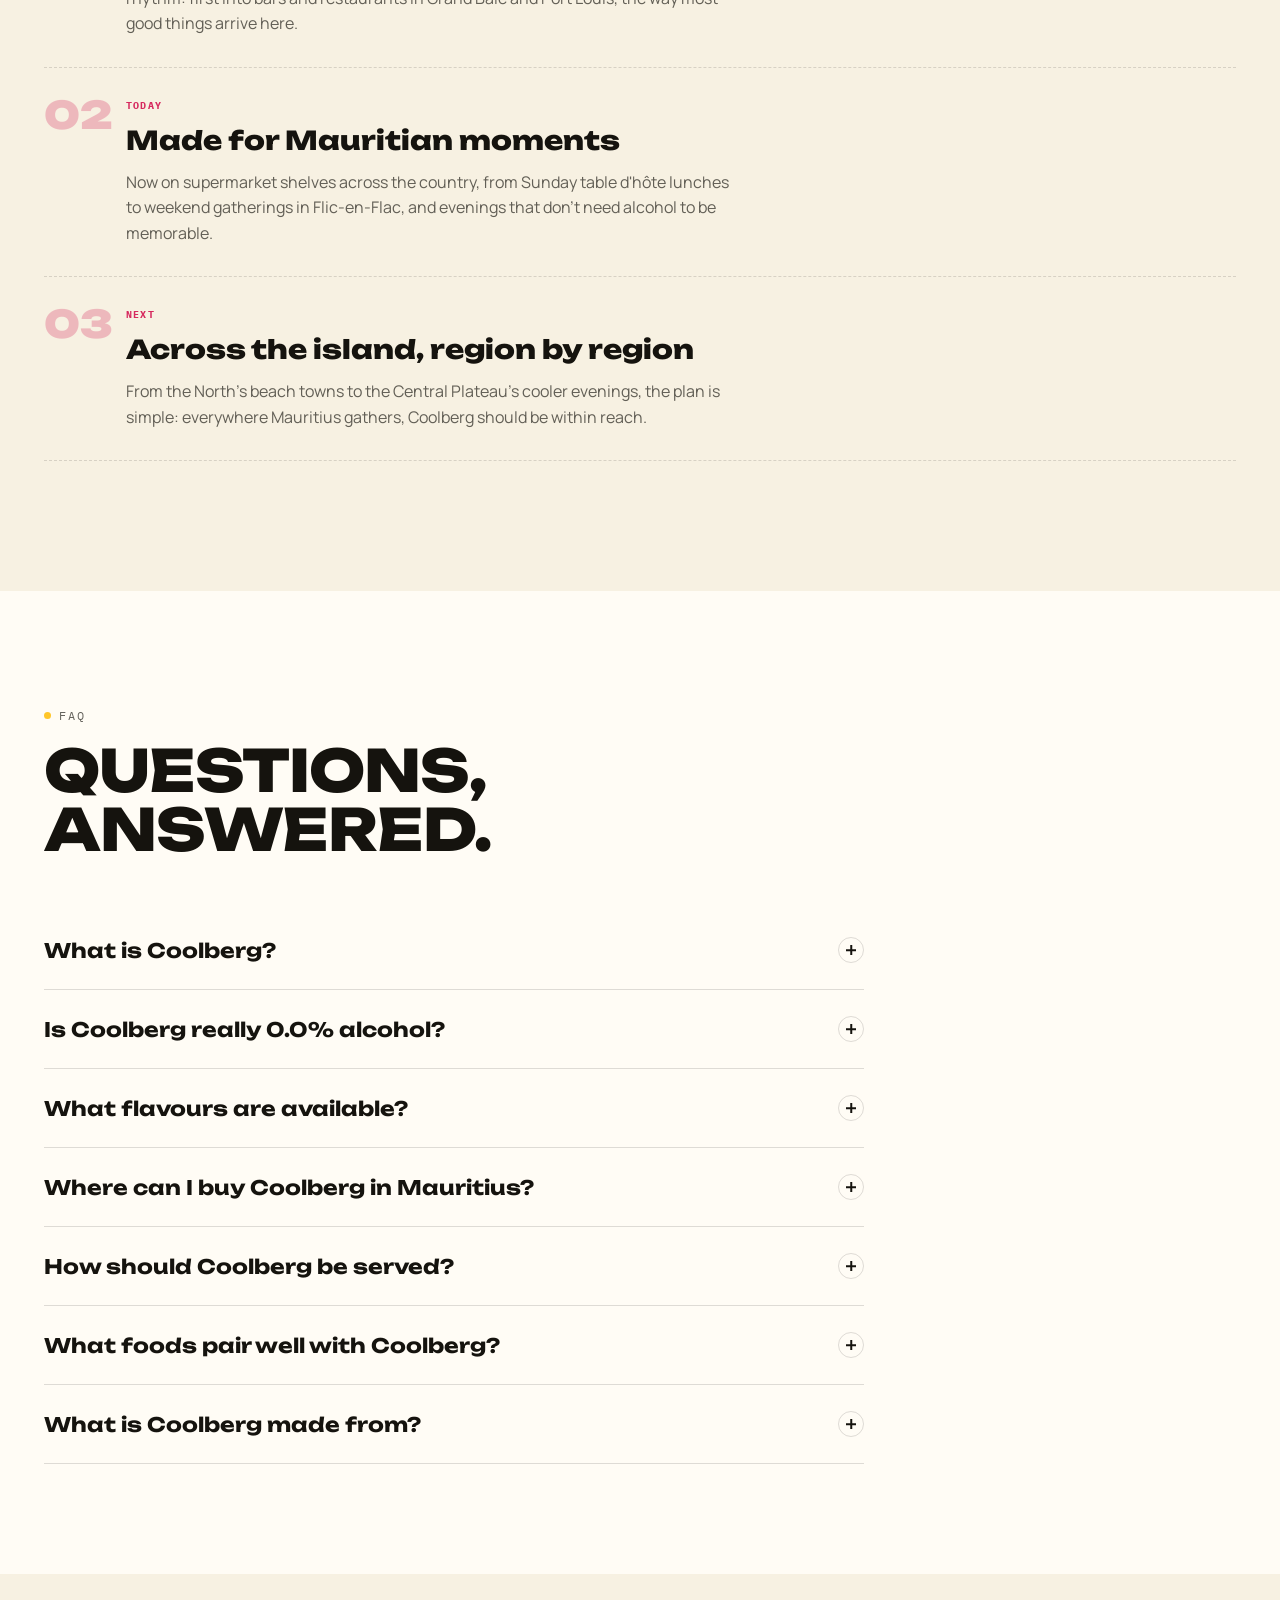
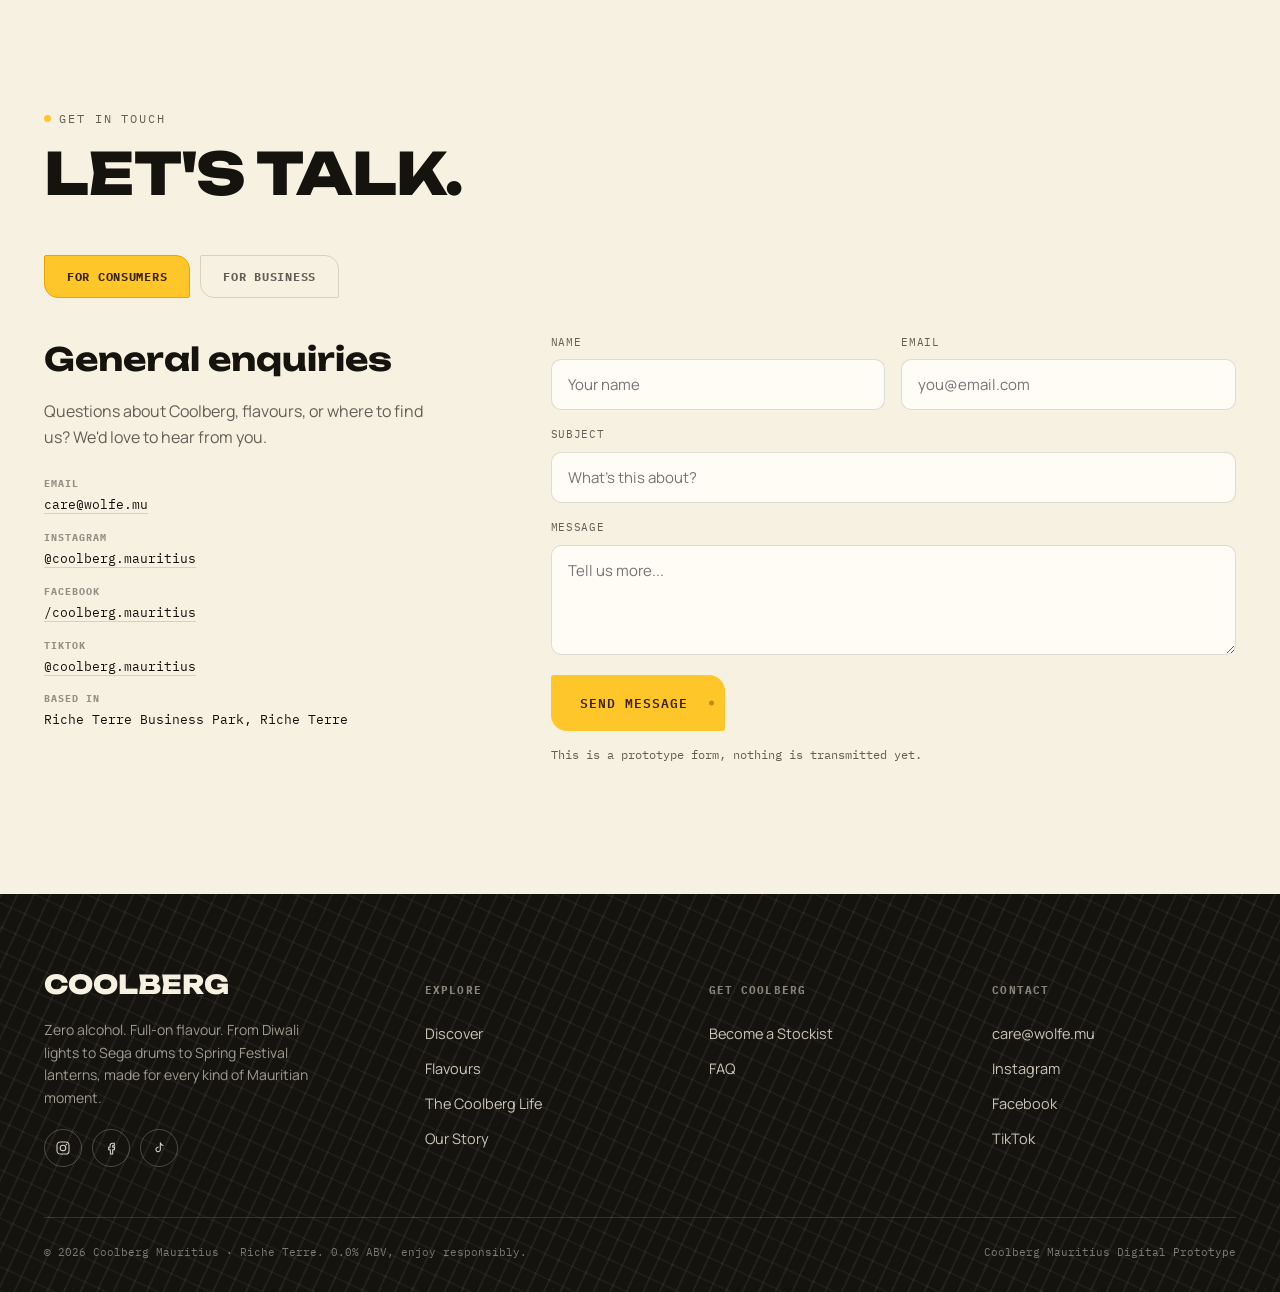
==== commit 5a5d5715: "Real packshot photo, fix flavour chip sizing, enlarge mobile hero bottle" ====
--- a/index.html
+++ b/index.html
@@ -91,15 +91,7 @@
       </div>
     </div>
     <div class="meet-visual reveal">
-      <div class="mp-cans" aria-hidden="true">
-        <img class="mp-bottle" src="assets/flavours/cutout/malt.webp" alt="" width="535" height="1400" loading="lazy" decoding="async">
-        <img class="mp-bottle" src="assets/flavours/cutout/ginger.webp" alt="" width="535" height="1400" loading="lazy" decoding="async">
-        <img class="mp-bottle" src="assets/flavours/cutout/mint.webp" alt="" width="535" height="1400" loading="lazy" decoding="async">
-        <img class="mp-bottle mp-bottle-lead" src="assets/flavours/cutout/peach.webp" alt="" width="535" height="1400" loading="lazy" decoding="async">
-        <img class="mp-bottle" src="assets/flavours/cutout/cranberry.webp" alt="" width="535" height="1400" loading="lazy" decoding="async">
-        <img class="mp-bottle" src="assets/flavours/cutout/strawberry.webp" alt="" width="535" height="1400" loading="lazy" decoding="async">
-        <img class="mp-bottle" src="assets/flavours/cutout/apple.webp" alt="" width="535" height="1400" loading="lazy" decoding="async">
-      </div>
+      <img class="meet-packshot" src="assets/packshot.webp" alt="The full Coolberg range, seven flavours together" width="1296" height="912" loading="lazy" decoding="async">
     </div>
   </div>
 </section>
--- a/styles.css
+++ b/styles.css
@@ -138,14 +138,14 @@
 @media (max-width:900px){
   .hero-inner{grid-template-columns:1fr;grid-template-areas:"headline" "visual" "details";}
   .hero-visual{height:340px;}
-  .hero-stage-img{height:280px;max-height:88%;}
-  .hero-blob{width:280px;height:280px;}
+  .hero-stage-img{height:312px;max-height:92%;}
+  .hero-blob{width:300px;height:300px;}
   .hero-flavour-tag{bottom:2%;padding:7px 14px 7px 11px;font-size:10.5px;}
 }
 @media (max-width:480px){
   .hero-visual{height:250px;}
-  .hero-stage-img{height:200px;}
-  .hero-blob{width:200px;height:200px;}
+  .hero-stage-img{height:228px;max-height:92%;}
+  .hero-blob{width:220px;height:220px;}
   .hero-flavour-tag{bottom:0;padding:6px 12px 6px 9px;font-size:9.5px;}
 }
 
@@ -158,17 +158,13 @@
 /* ============ MEET COOLBERG ============ */
 #meet{background:var(--bg-alt);scroll-margin-top:84px;}
 .meet-grid{display:grid;grid-template-columns:1fr 1fr;gap:60px;align-items:center;}
-.meet-visual{position:relative;min-height:440px;border-radius:var(--radius-lg);overflow:hidden;background:radial-gradient(120% 100% at 50% 12%, var(--bg-deep) 0%, var(--bg-alt) 62%, var(--bg-alt) 100%);box-shadow:var(--shadow);display:flex;align-items:center;justify-content:center;padding:36px 22px;}
-.meet-visual::before{content:"";position:absolute;left:50%;bottom:8%;width:78%;height:55%;transform:translateX(-50%);background:radial-gradient(closest-side, rgba(255,198,41,.16), transparent 72%);pointer-events:none;}
-.mp-cans{position:relative;z-index:1;display:flex;flex-wrap:wrap;align-items:flex-end;justify-content:center;gap:18px 14px;}
-.mp-bottle{height:150px;width:auto;object-fit:contain;filter:drop-shadow(0 16px 14px rgba(0,0,0,.28));}
-.mp-bottle-lead{height:190px;z-index:2;}
+.meet-visual{position:relative;min-height:440px;border-radius:var(--radius-lg);overflow:hidden;box-shadow:var(--shadow);}
+.meet-packshot{position:absolute;inset:0;width:100%;height:100%;object-fit:cover;}
 .meet-facts{display:flex;gap:36px;margin-top:40px;flex-wrap:wrap;}
 .meet-facts div{border-left:2px solid var(--gold);padding-left:14px;}
 .meet-facts b{display:block;font-family:var(--ff-display);font-size:22px;font-weight:800;}
 .meet-facts span{font-family:var(--ff-mono);font-size:11px;color:var(--fg-soft);letter-spacing:.06em;}
-@media (max-width:900px){ .meet-grid{grid-template-columns:1fr;} .meet-visual{order:-1;min-height:280px;padding:26px 16px;} .mp-bottle{height:96px;} .mp-bottle-lead{height:122px;} }
-@media (max-width:520px){ .mp-cans{gap:10px 8px;} .mp-bottle{height:72px;} .mp-bottle-lead{height:92px;} }
+@media (max-width:900px){ .meet-grid{grid-template-columns:1fr;} .meet-visual{order:-1;min-height:280px;} }
 
 /* ============ FLAVOURS ============ */
 #flavours{background:var(--fl-color,var(--bg));transition:background 1.1s cubic-bezier(.16,.8,.24,1);}
@@ -182,7 +178,7 @@
 .fl-bottle-wrap:hover .fl-bottle-photo{transform:scale(1.035);}
 
 .fl-list{grid-area:list;position:relative;z-index:1;display:flex;flex-wrap:wrap;gap:8px;align-content:start;margin-bottom:6px;}
-.fl-item{position:relative;flex:1 1 110px;display:flex;align-items:center;justify-content:center;gap:8px;padding:10px 14px;border:1.5px dashed var(--border);border-radius:3px 14px 3px 14px;background:var(--card);text-align:left;transition:transform .25s, border-color .25s, background .25s;}
+.fl-item{position:relative;flex:1 0 auto;display:flex;align-items:center;justify-content:center;gap:8px;padding:10px 16px;white-space:nowrap;border:1.5px dashed var(--border);border-radius:3px 14px 3px 14px;background:var(--card);text-align:left;transition:transform .25s, border-color .25s, background .25s;}
 .fl-item .dot{width:11px;height:11px;border-radius:50%;flex:none;box-shadow:0 0 0 3px transparent;transition:box-shadow .25s;}
 .fl-item .name{font-family:var(--ff-display);font-size:14px;font-weight:700;color:var(--fg-soft);transition:color .25s;white-space:nowrap;}
 .fl-item .idx{font-family:var(--ff-mono);font-size:9px;color:var(--fg-faint);letter-spacing:.06em;}
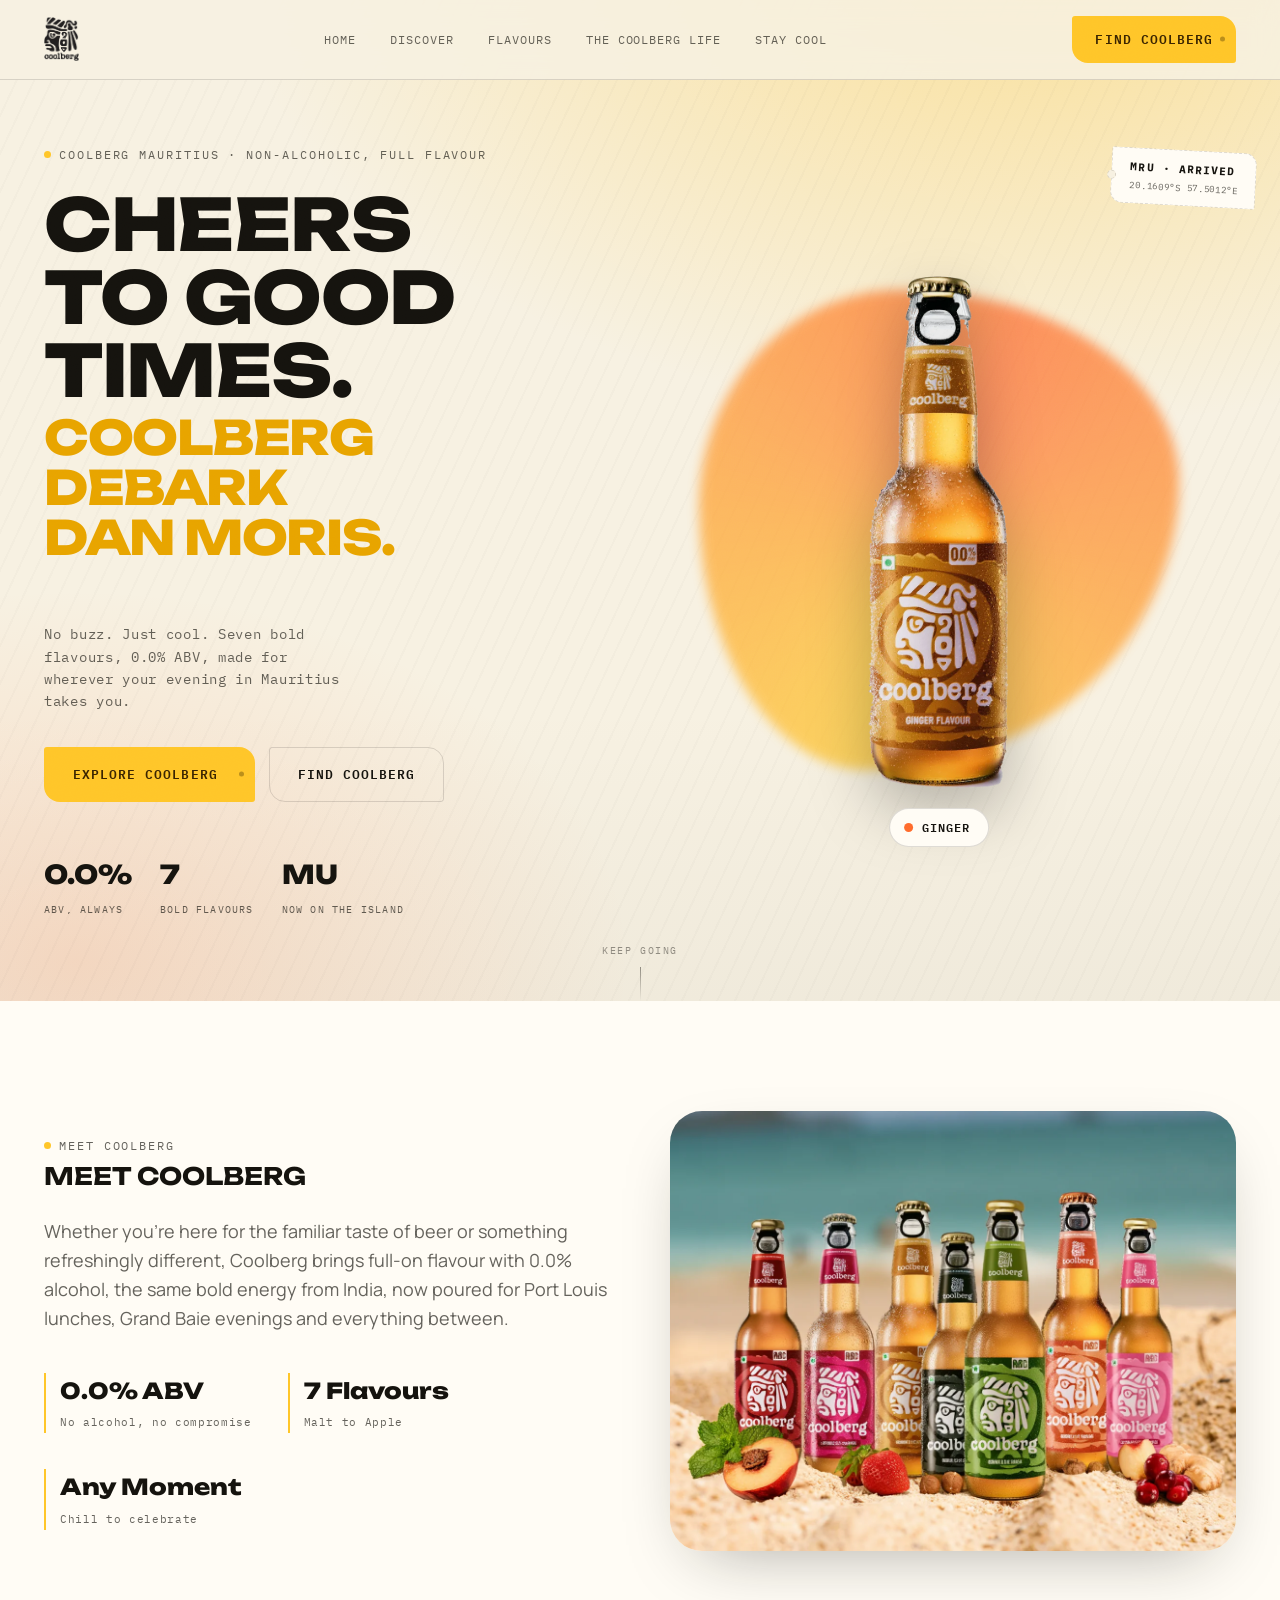
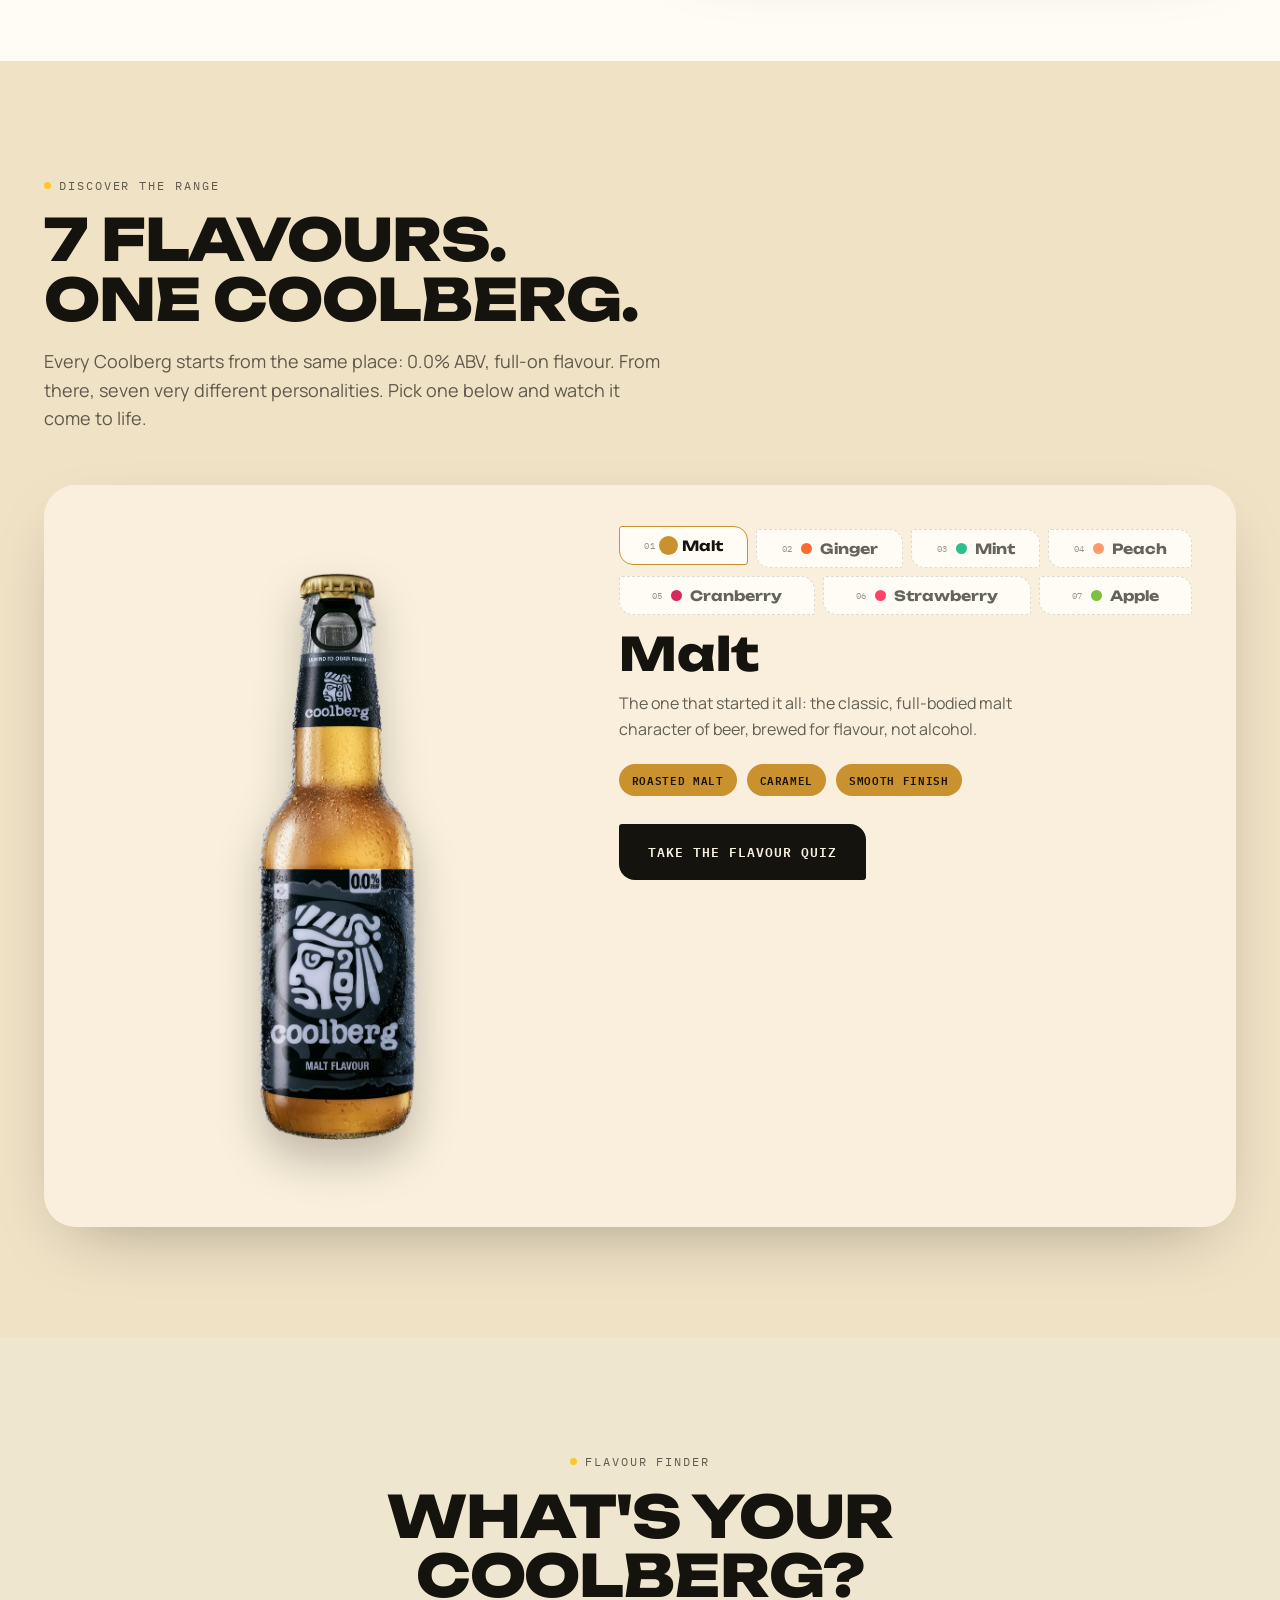
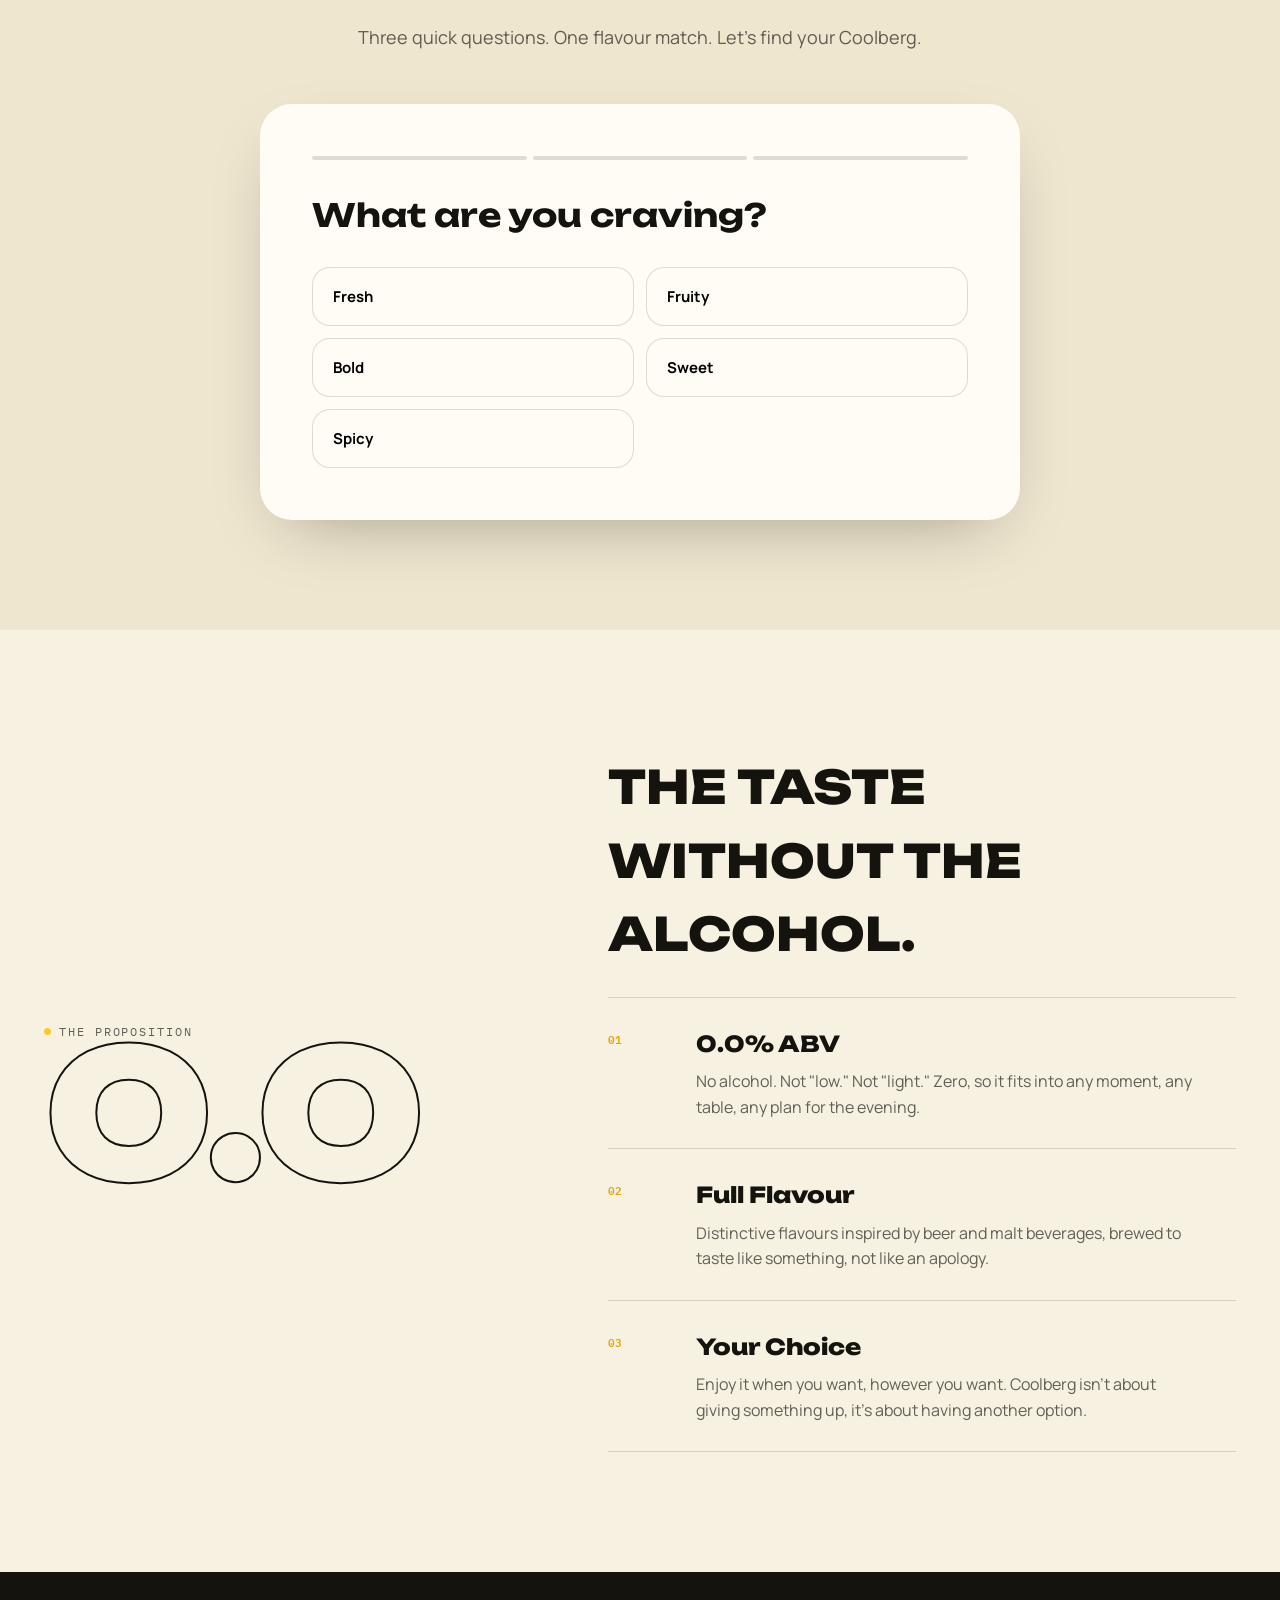
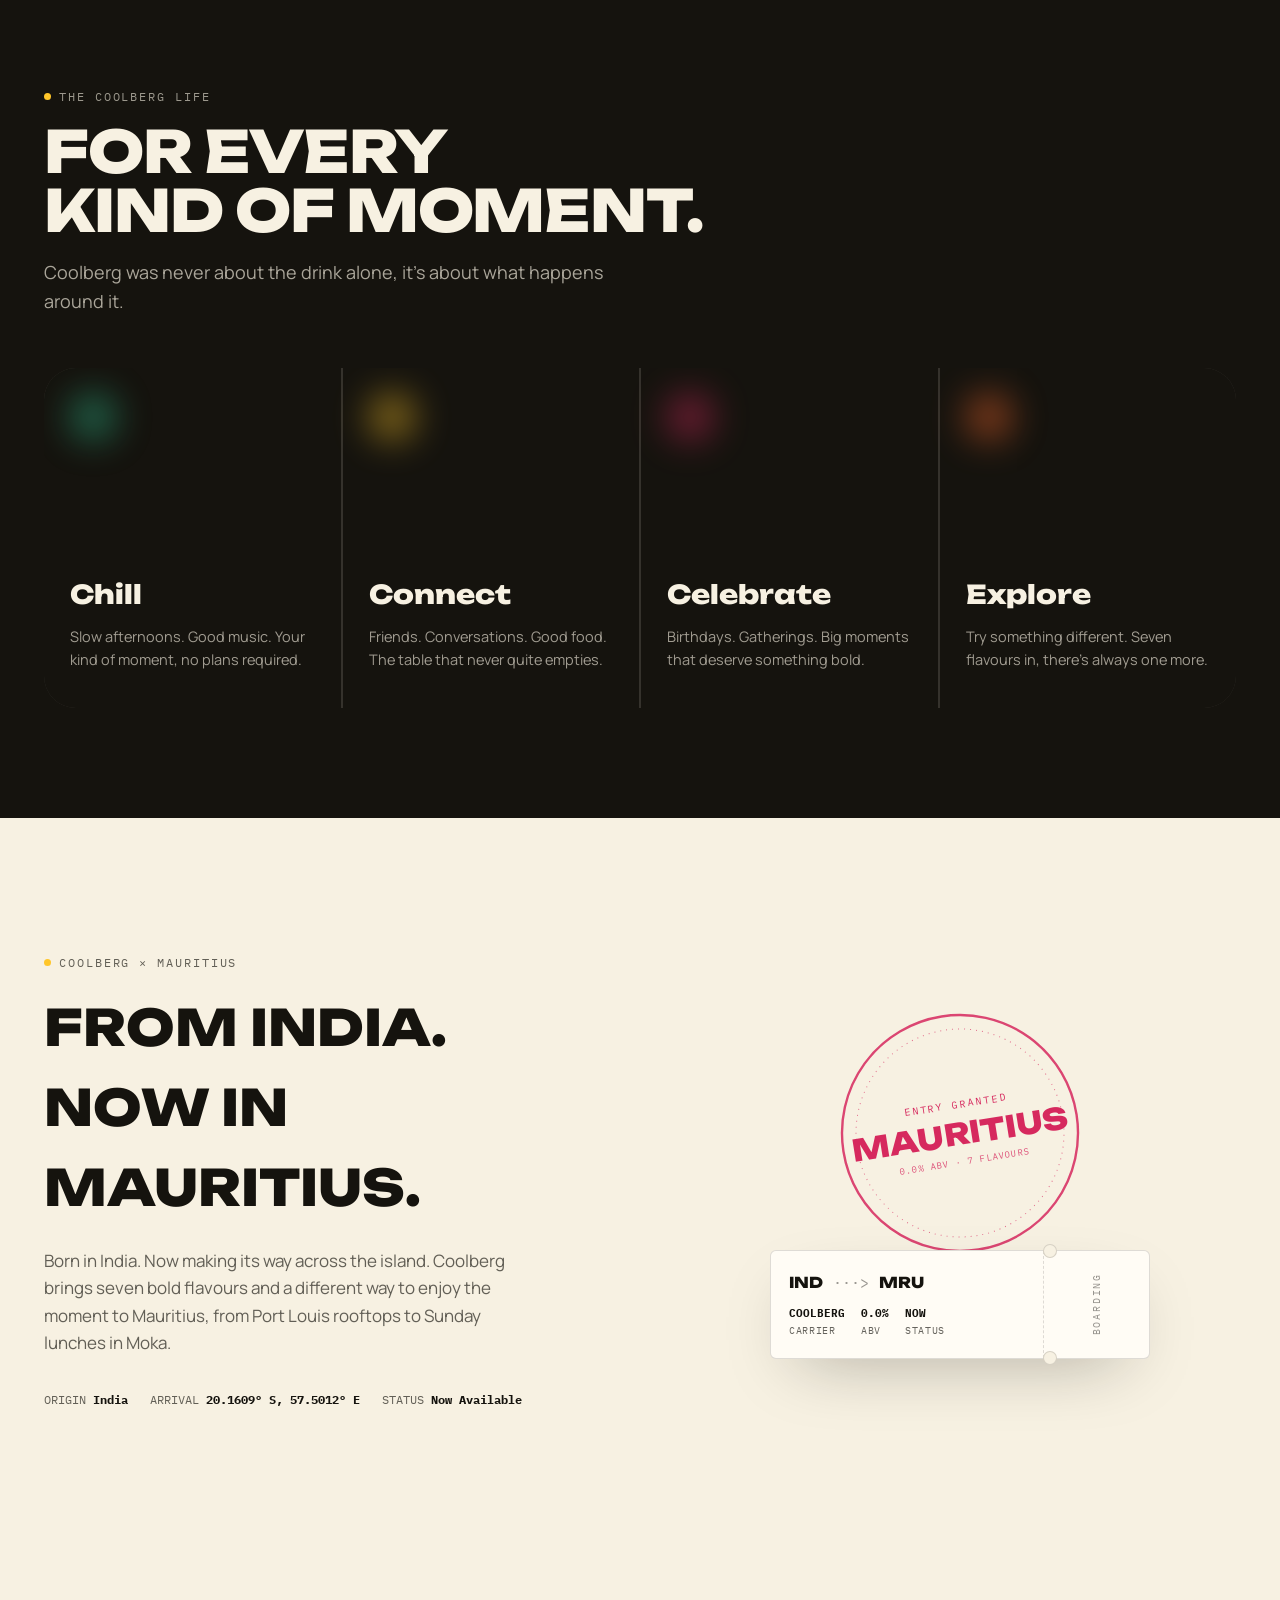
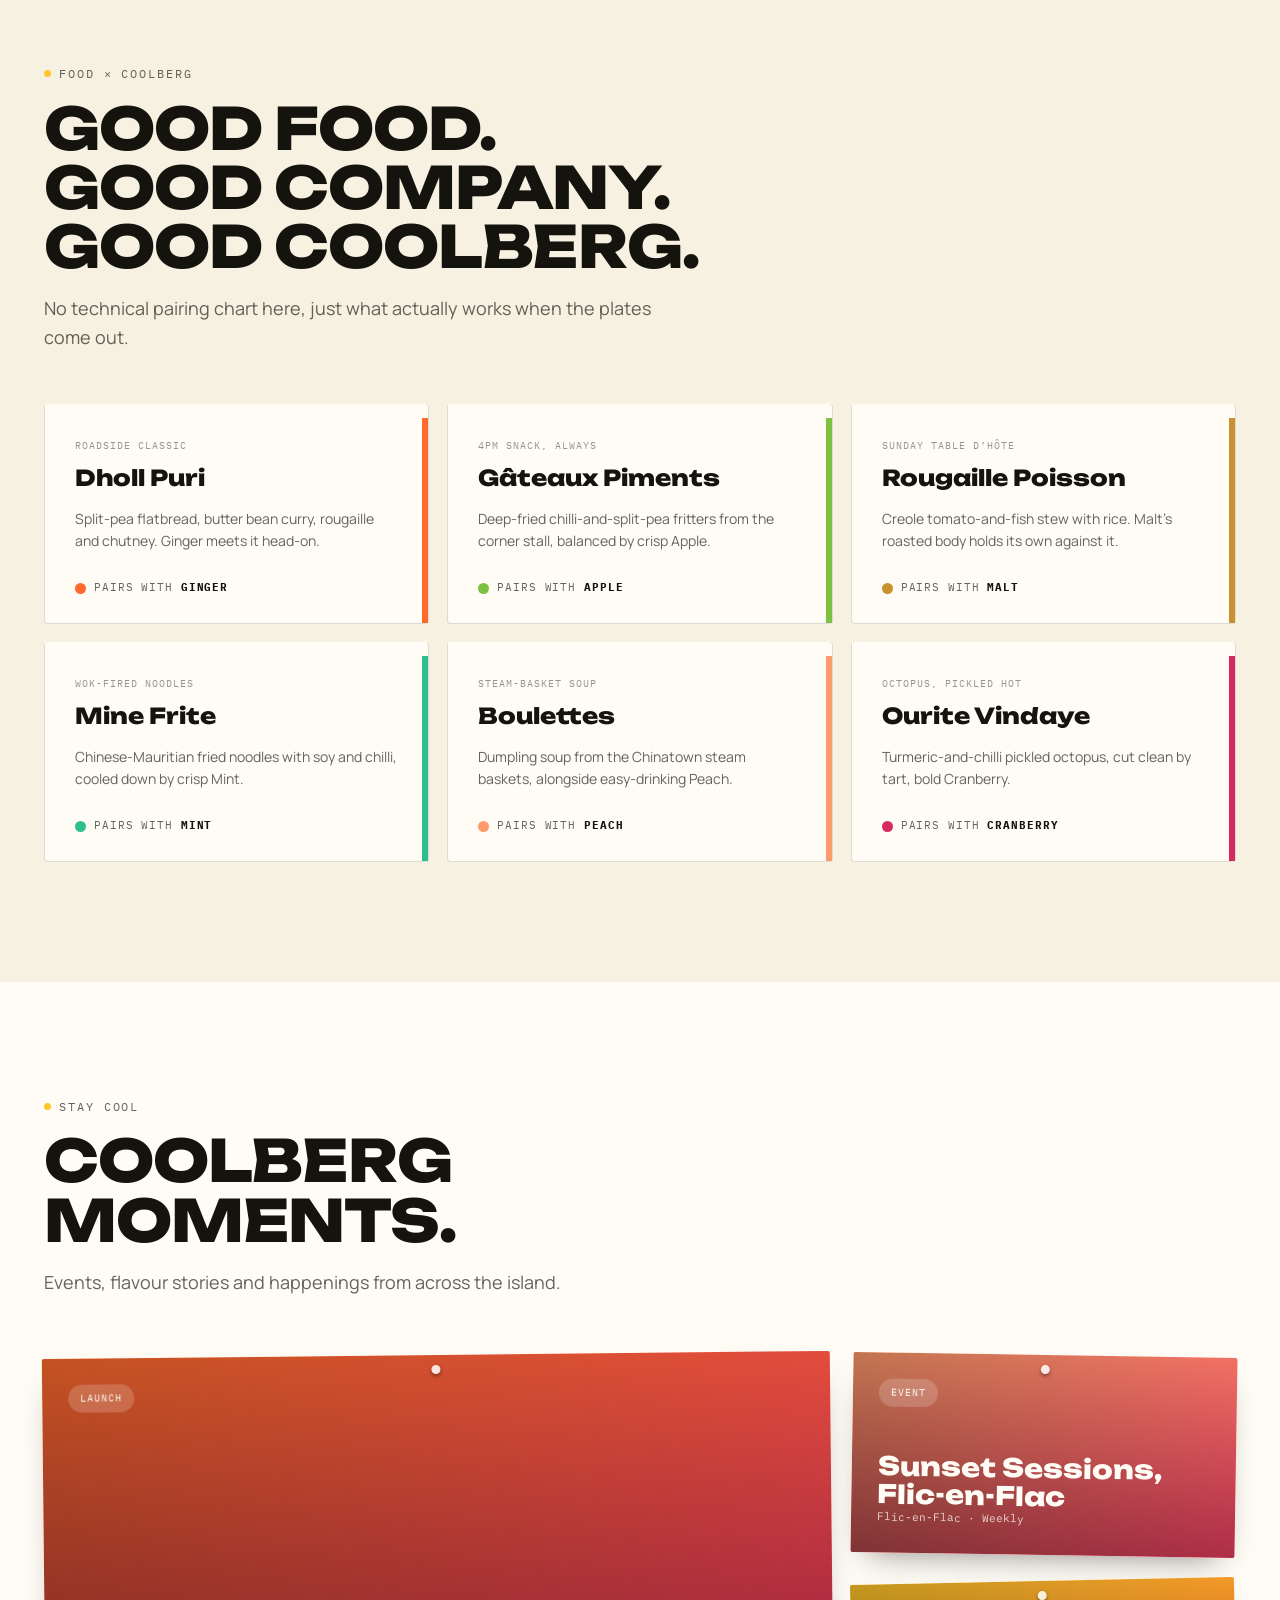
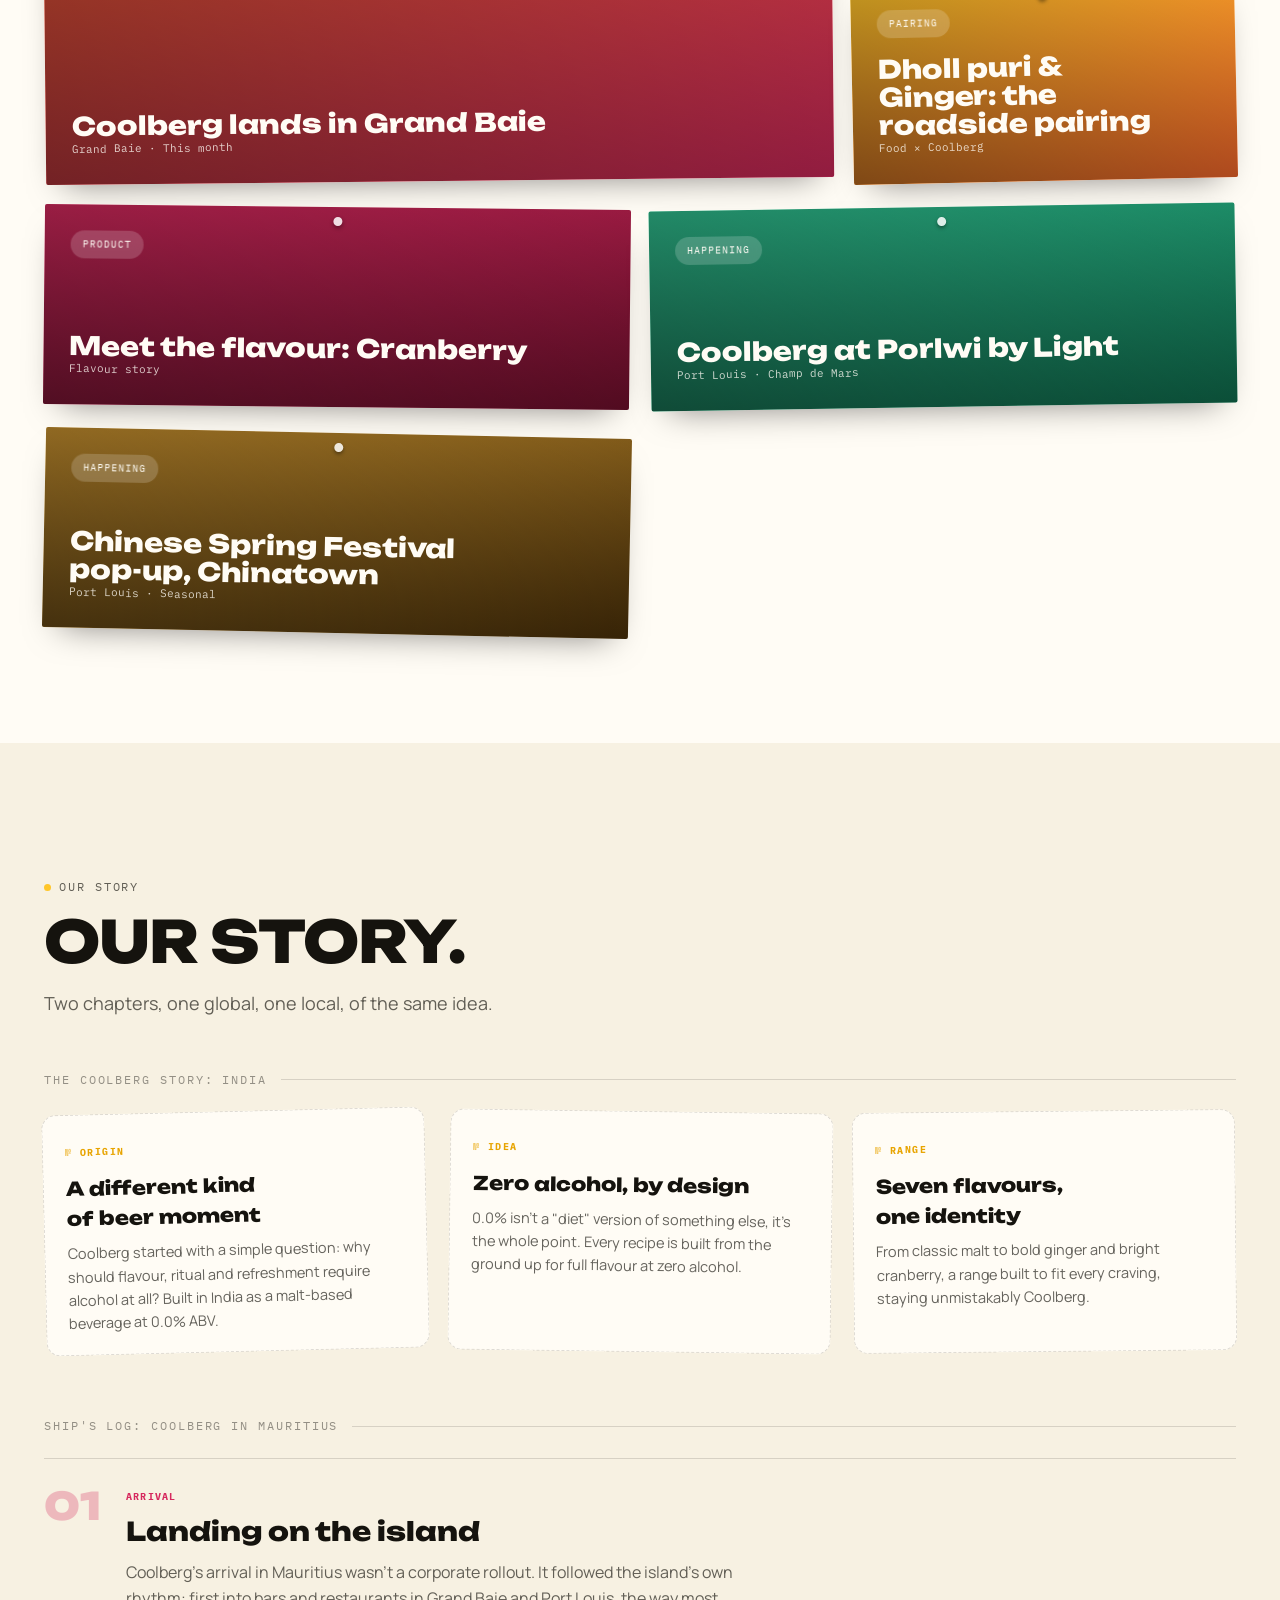
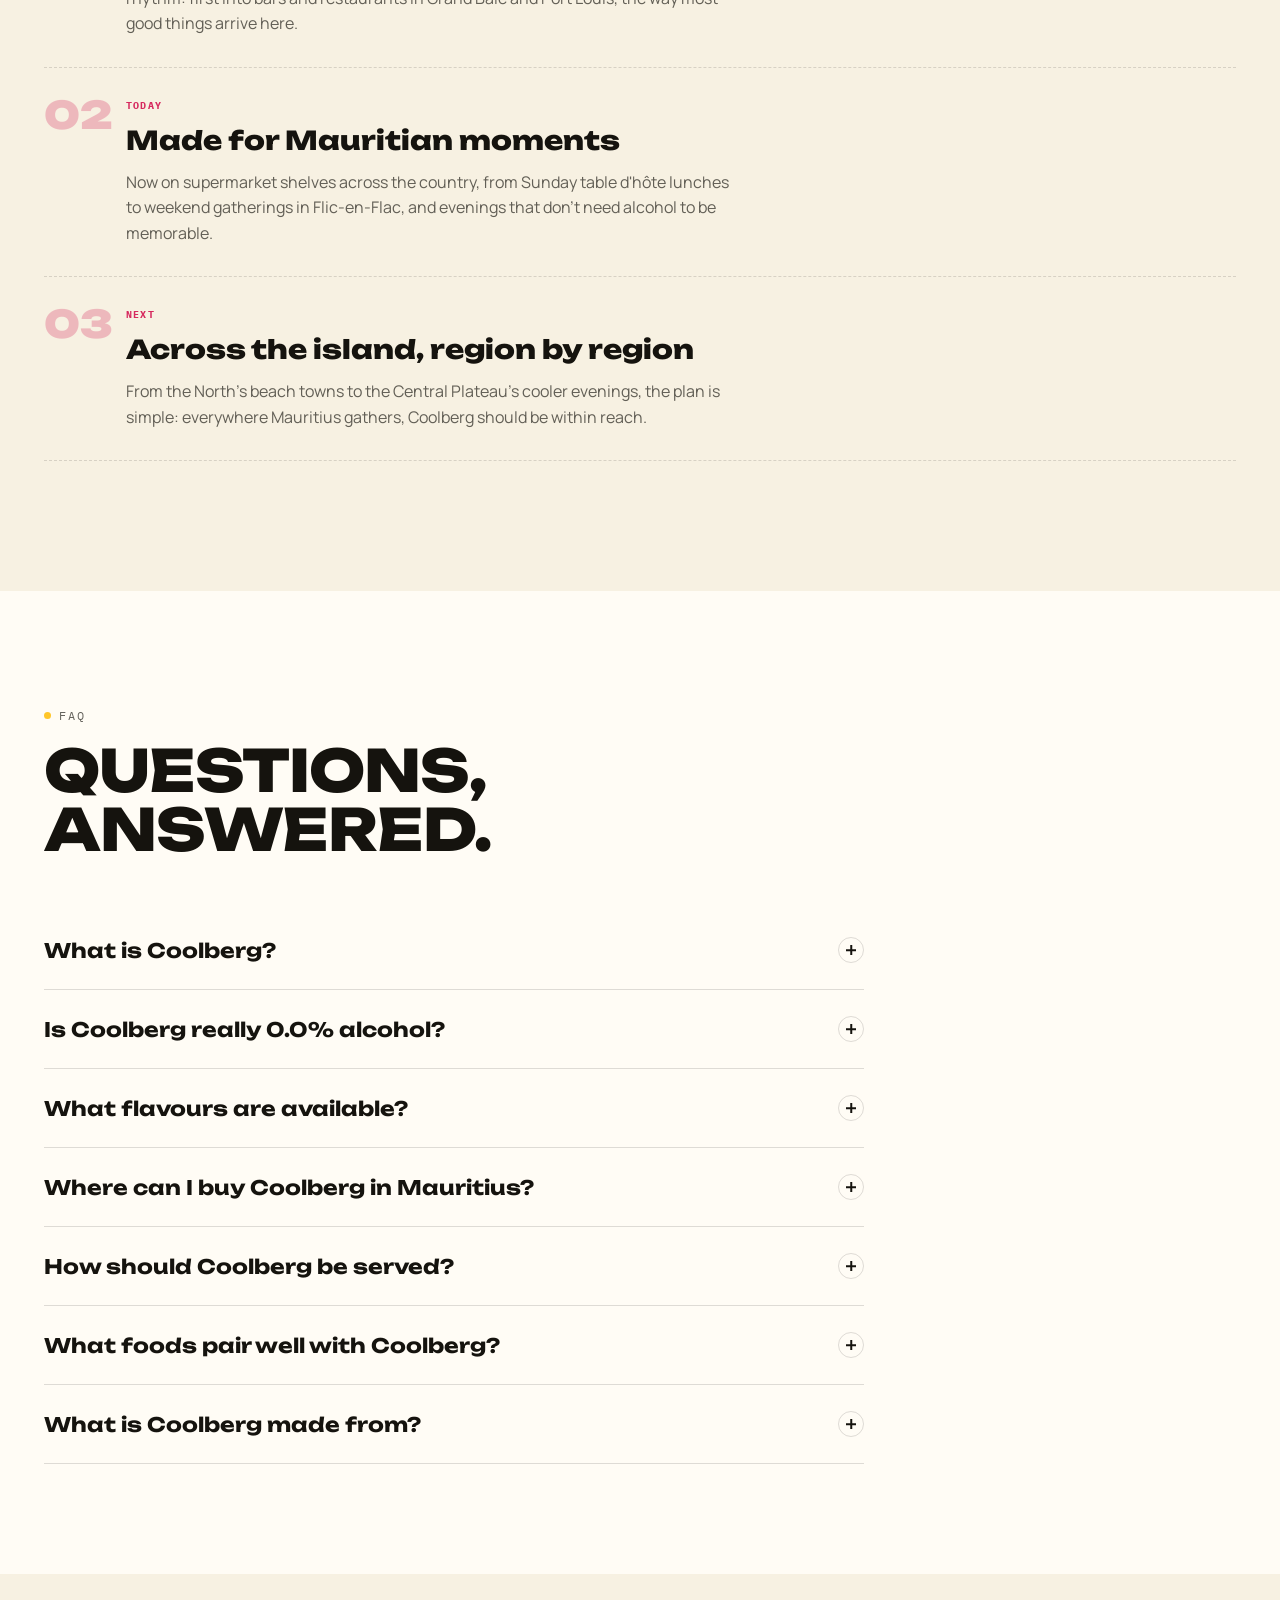
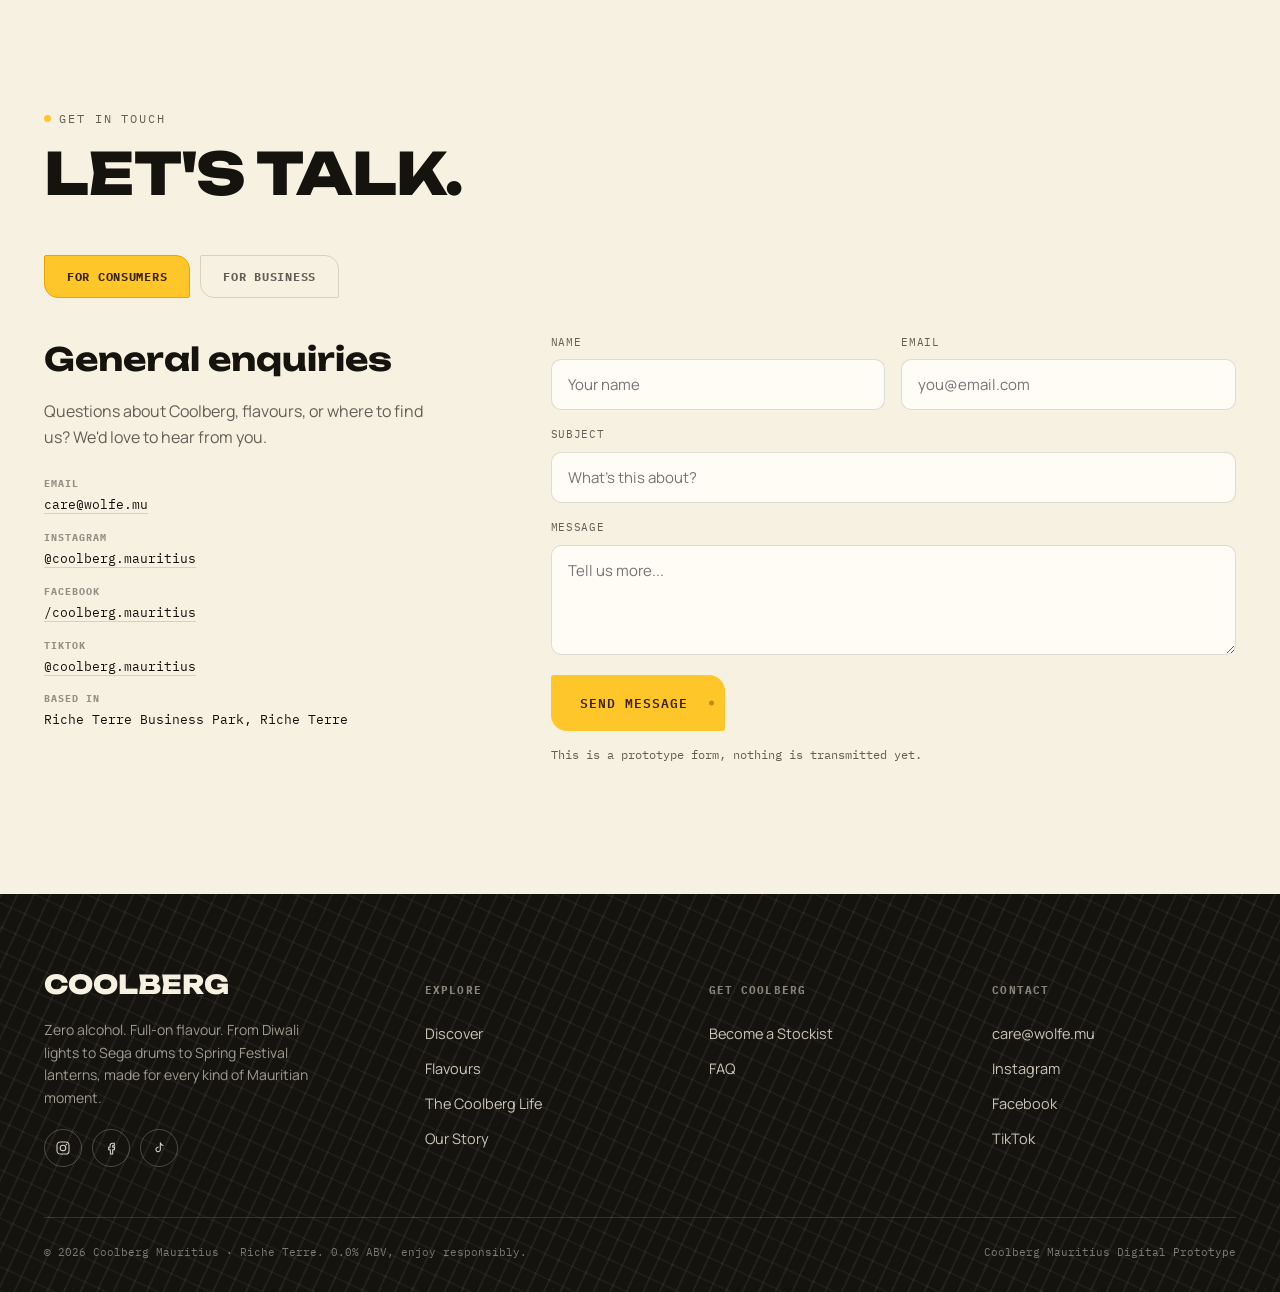
==== commit 876482b6: "Real packshot photo, fix flavour chip sizing, enlarge mobile hero bottle" ====
--- a/index.html
+++ b/index.html
@@ -91,7 +91,7 @@
       </div>
     </div>
     <div class="meet-visual reveal">
-      <img class="meet-packshot" src="assets/packshot.webp" alt="The full Coolberg range, seven flavours together" width="1296" height="912" loading="lazy" decoding="async">
+      <img class="meet-packshot" src="assets/packshot2.webp" alt="The full Coolberg range, seven flavours together" width="1296" height="912" loading="lazy" decoding="async">
     </div>
   </div>
 </section>
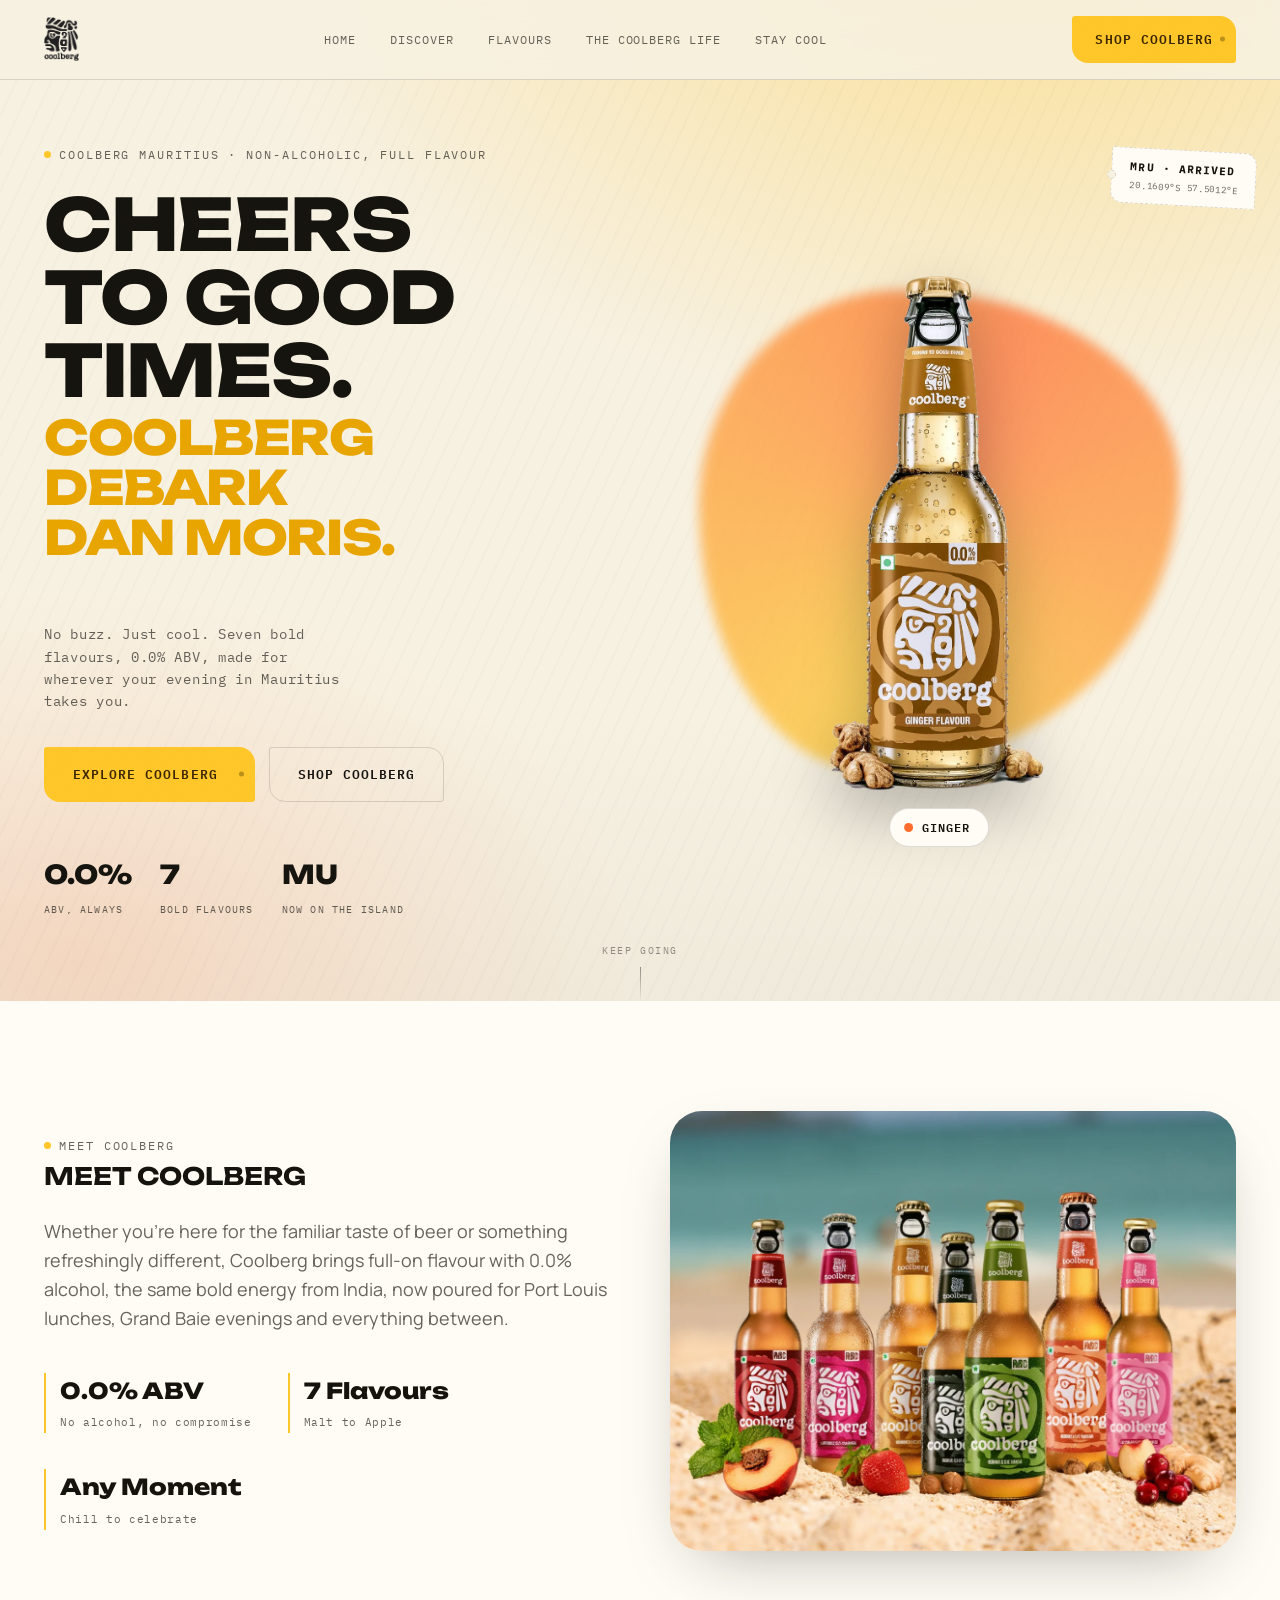
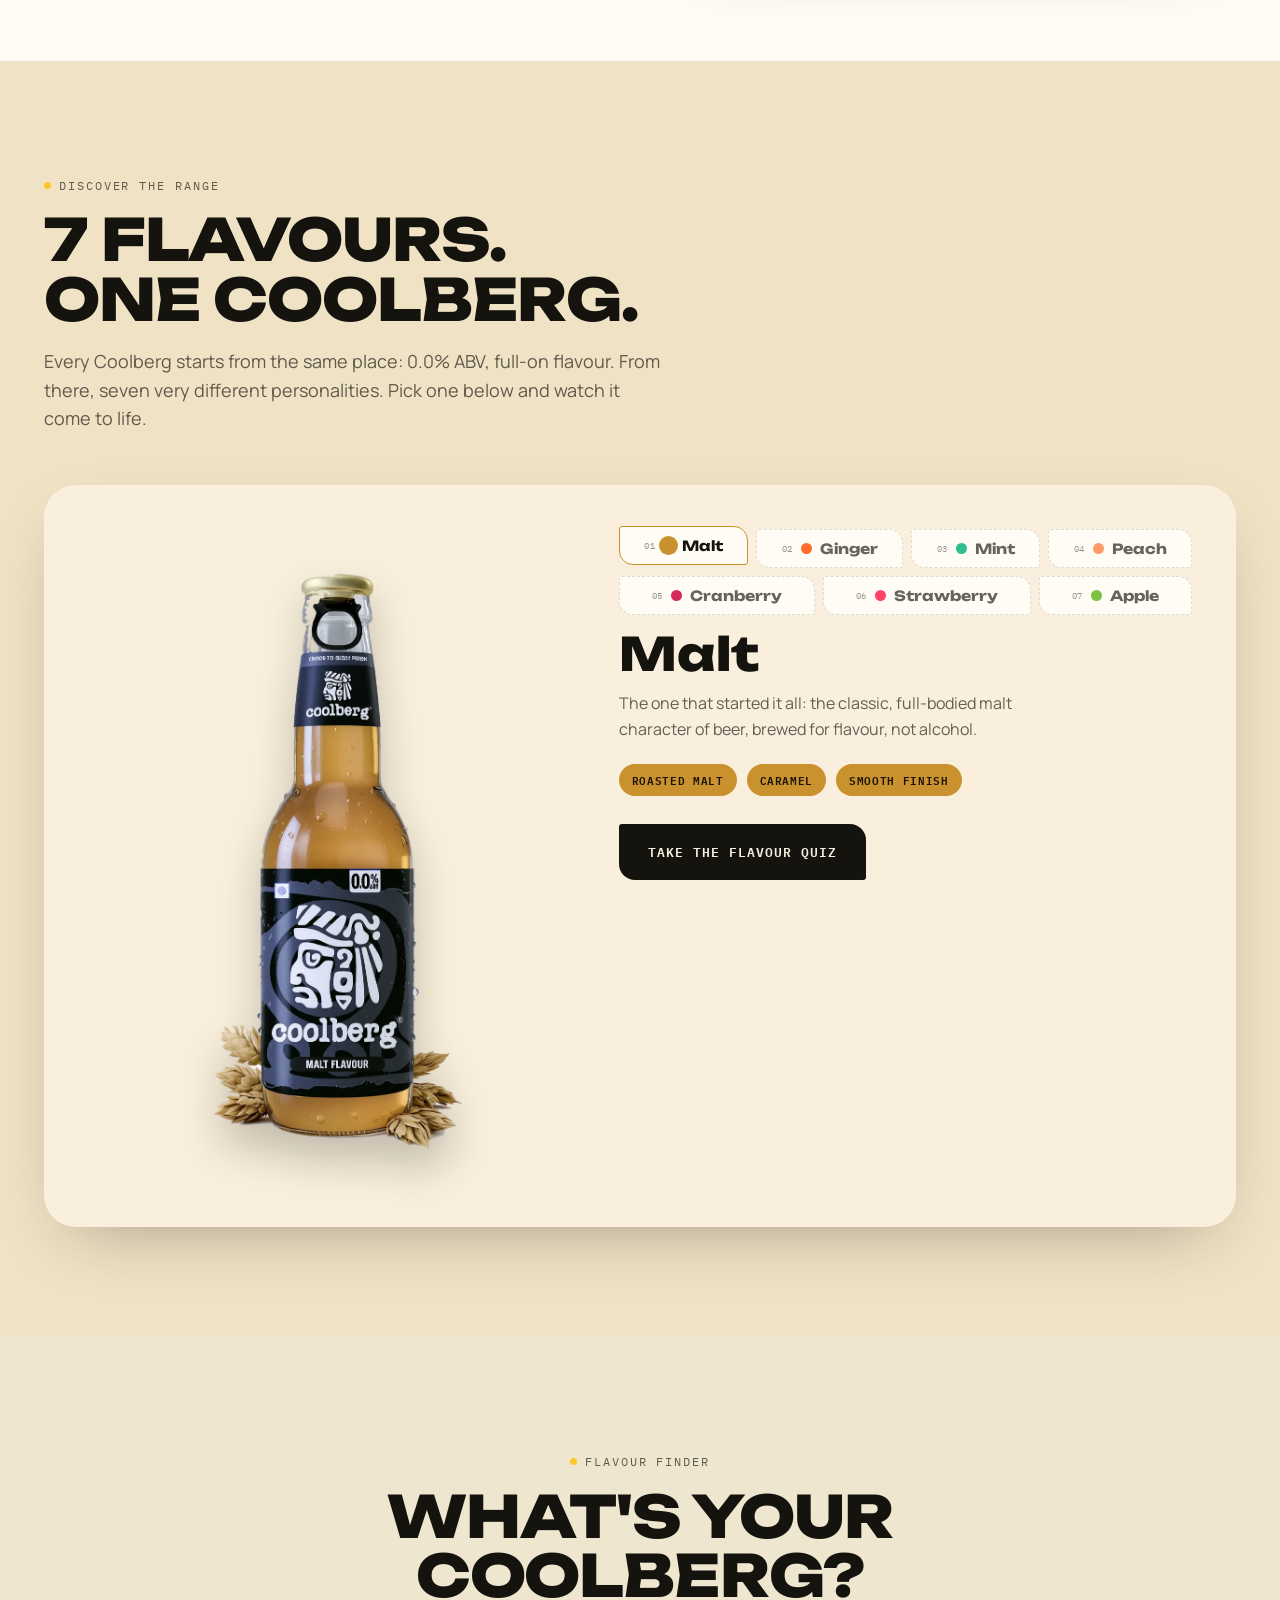
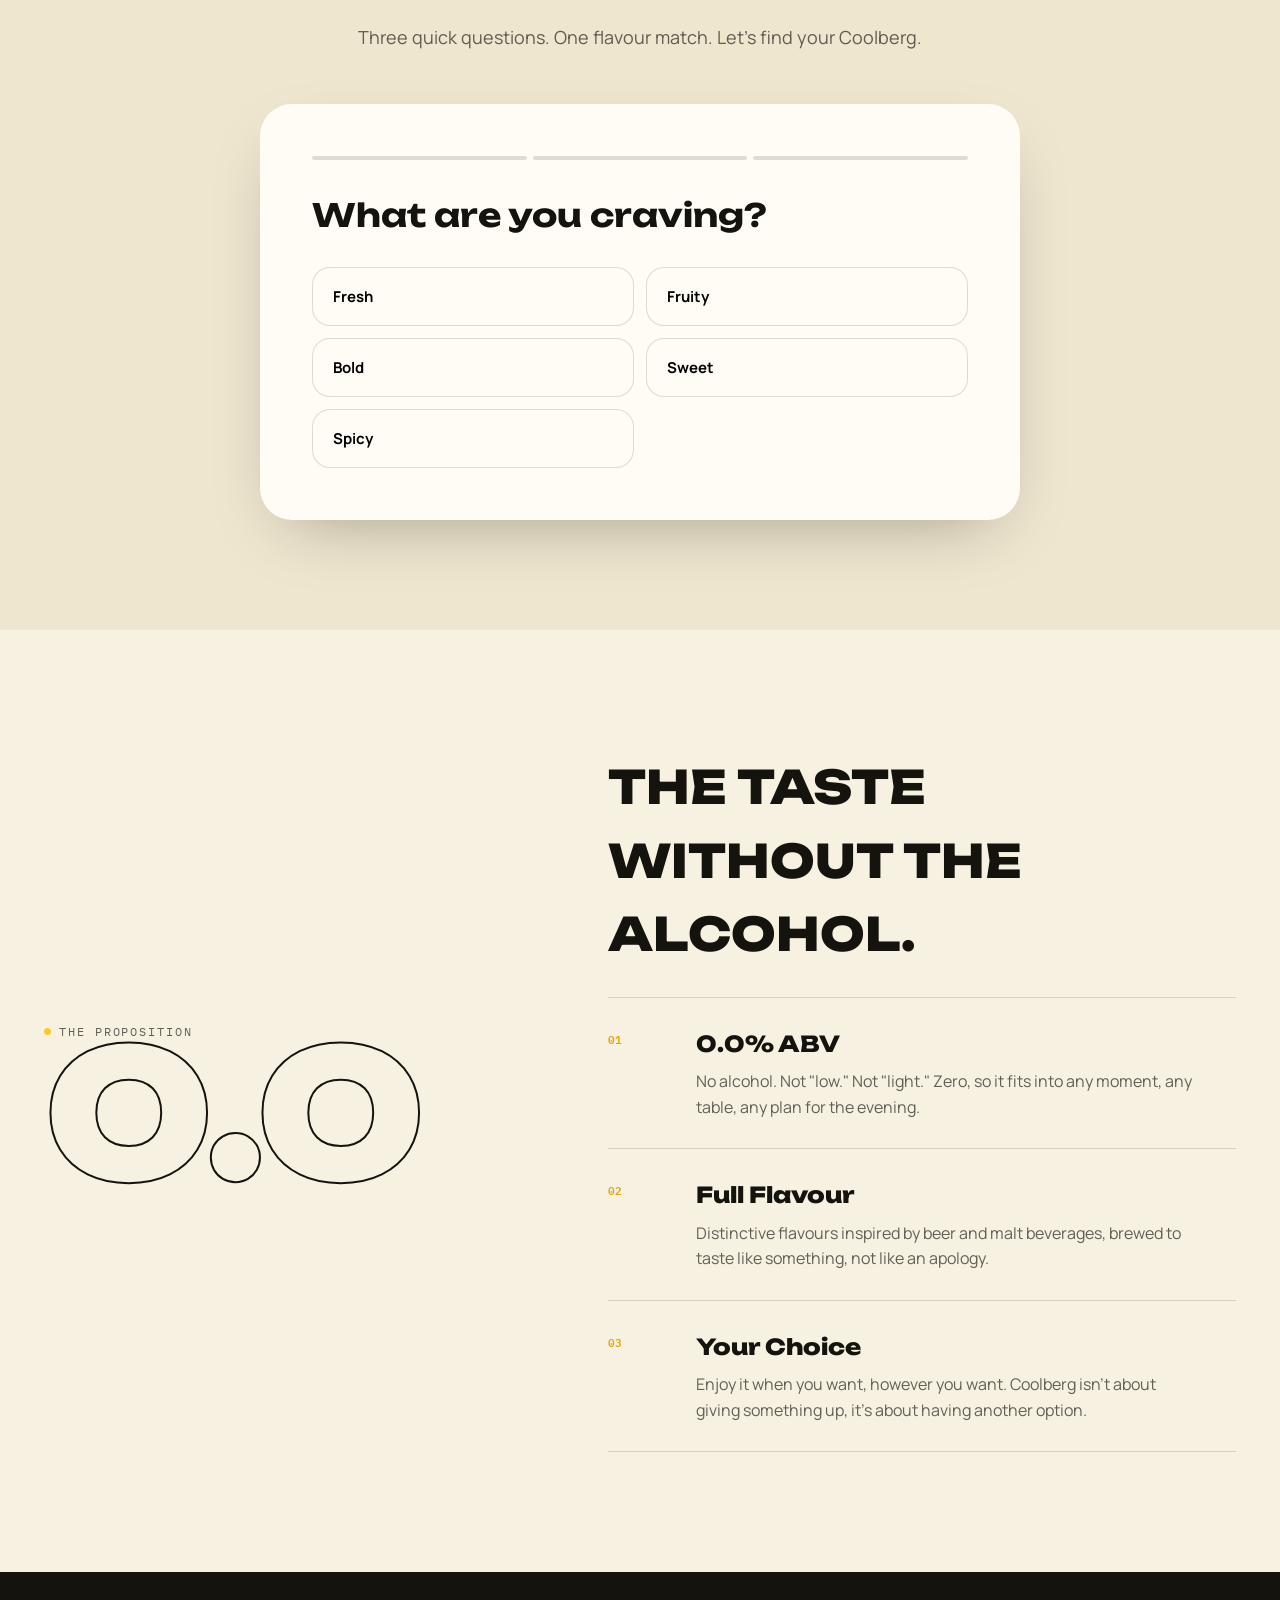
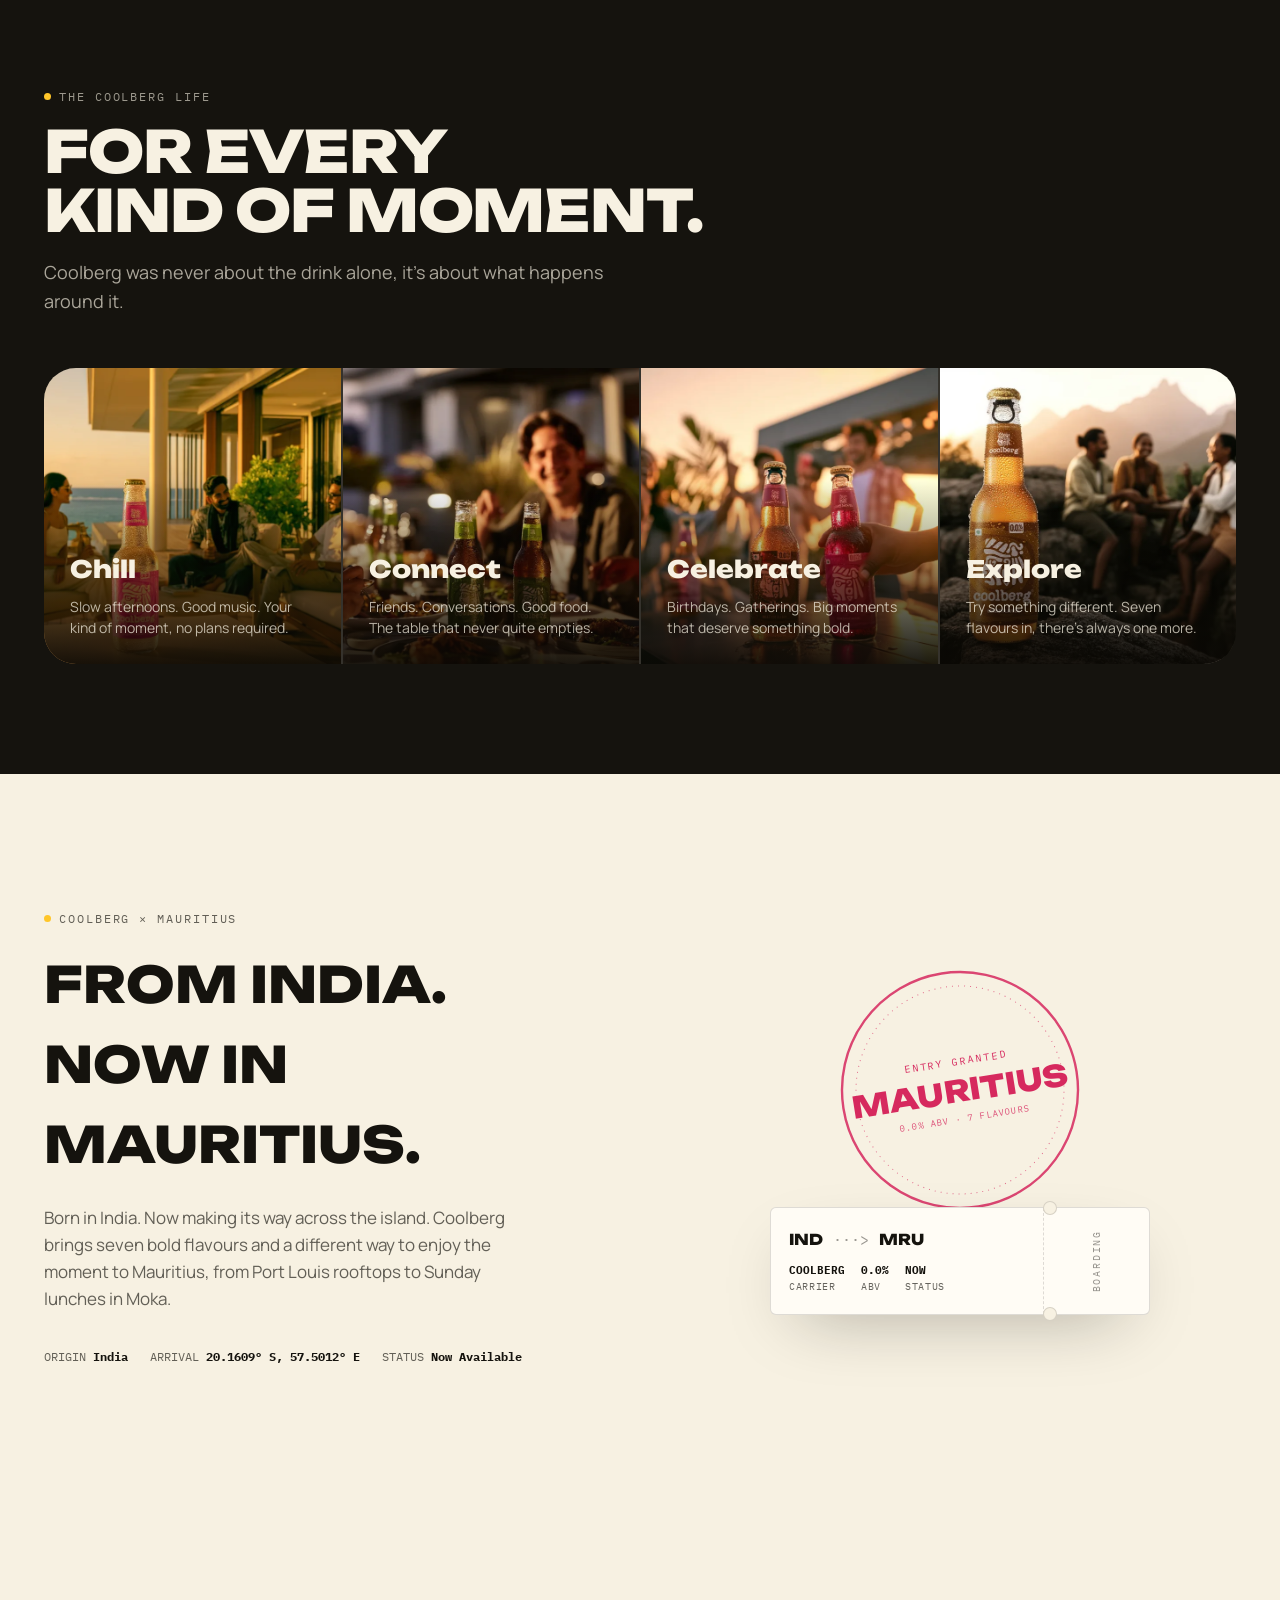
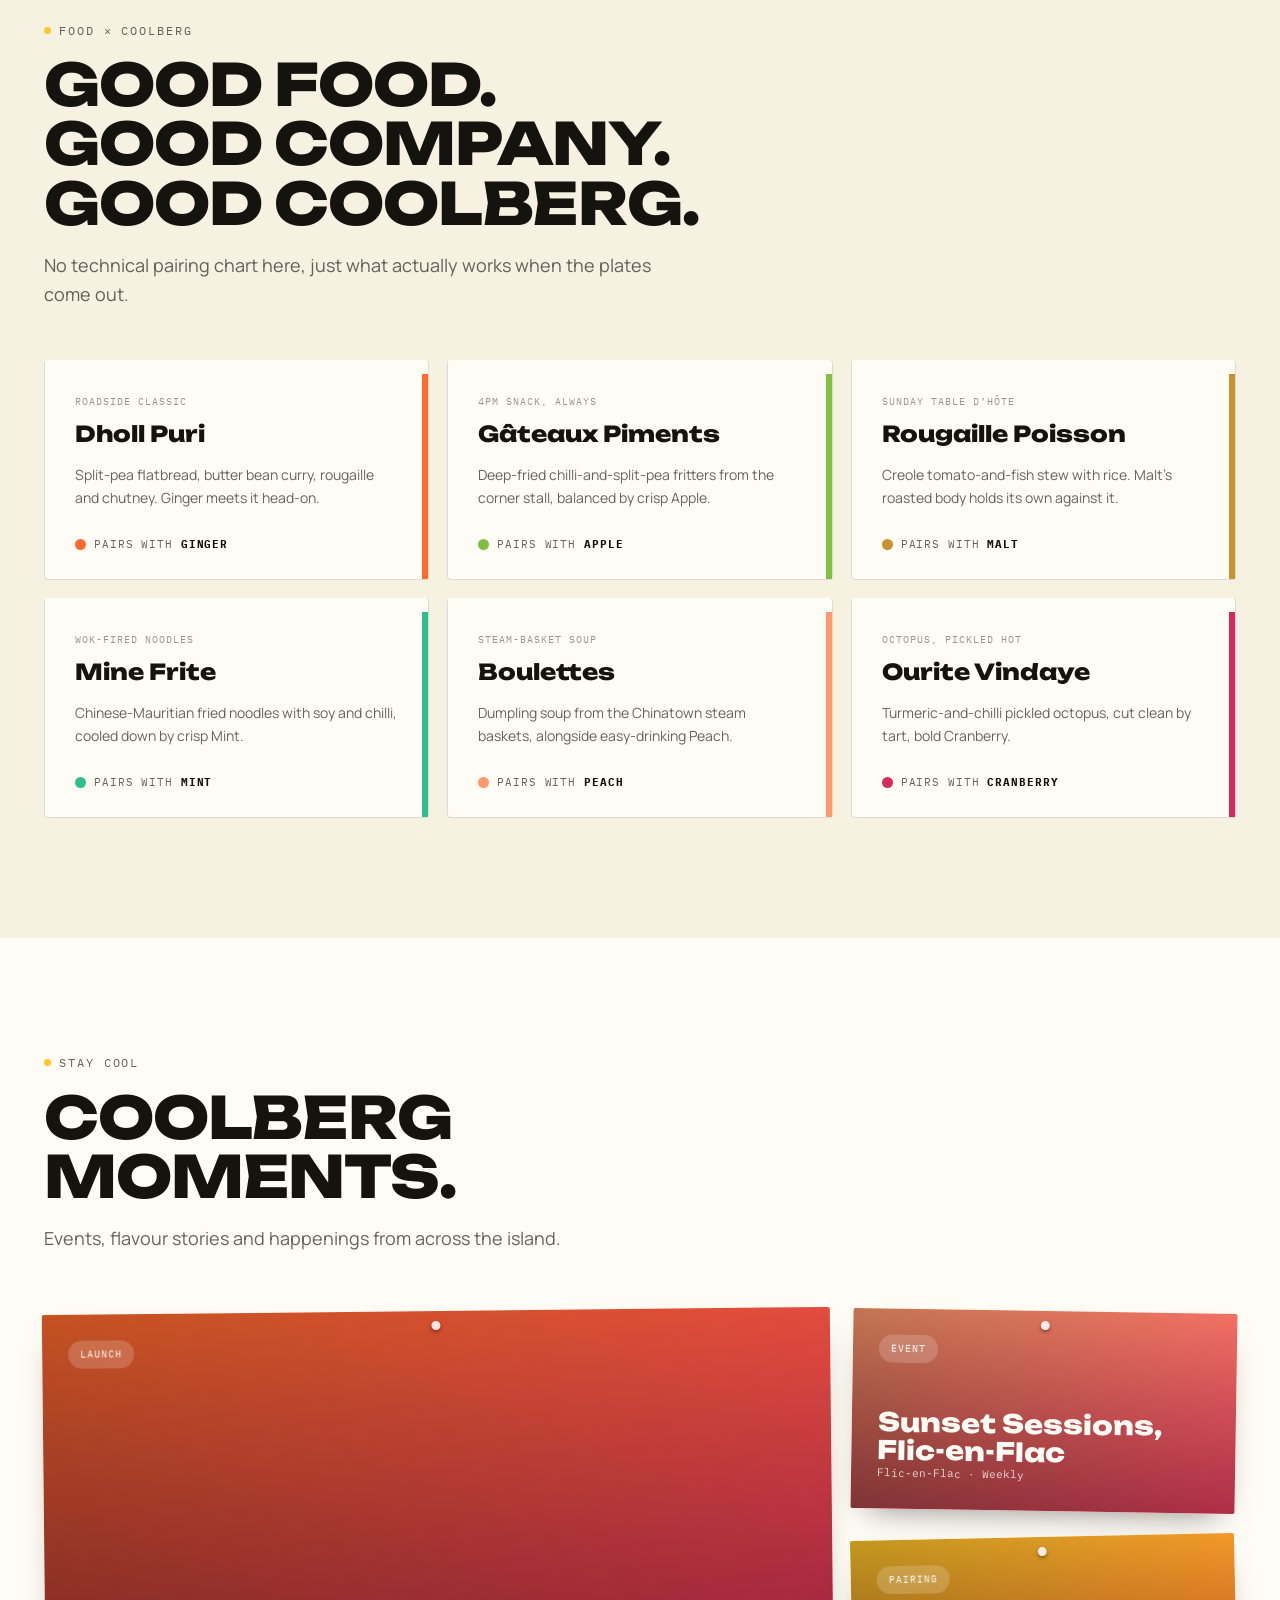
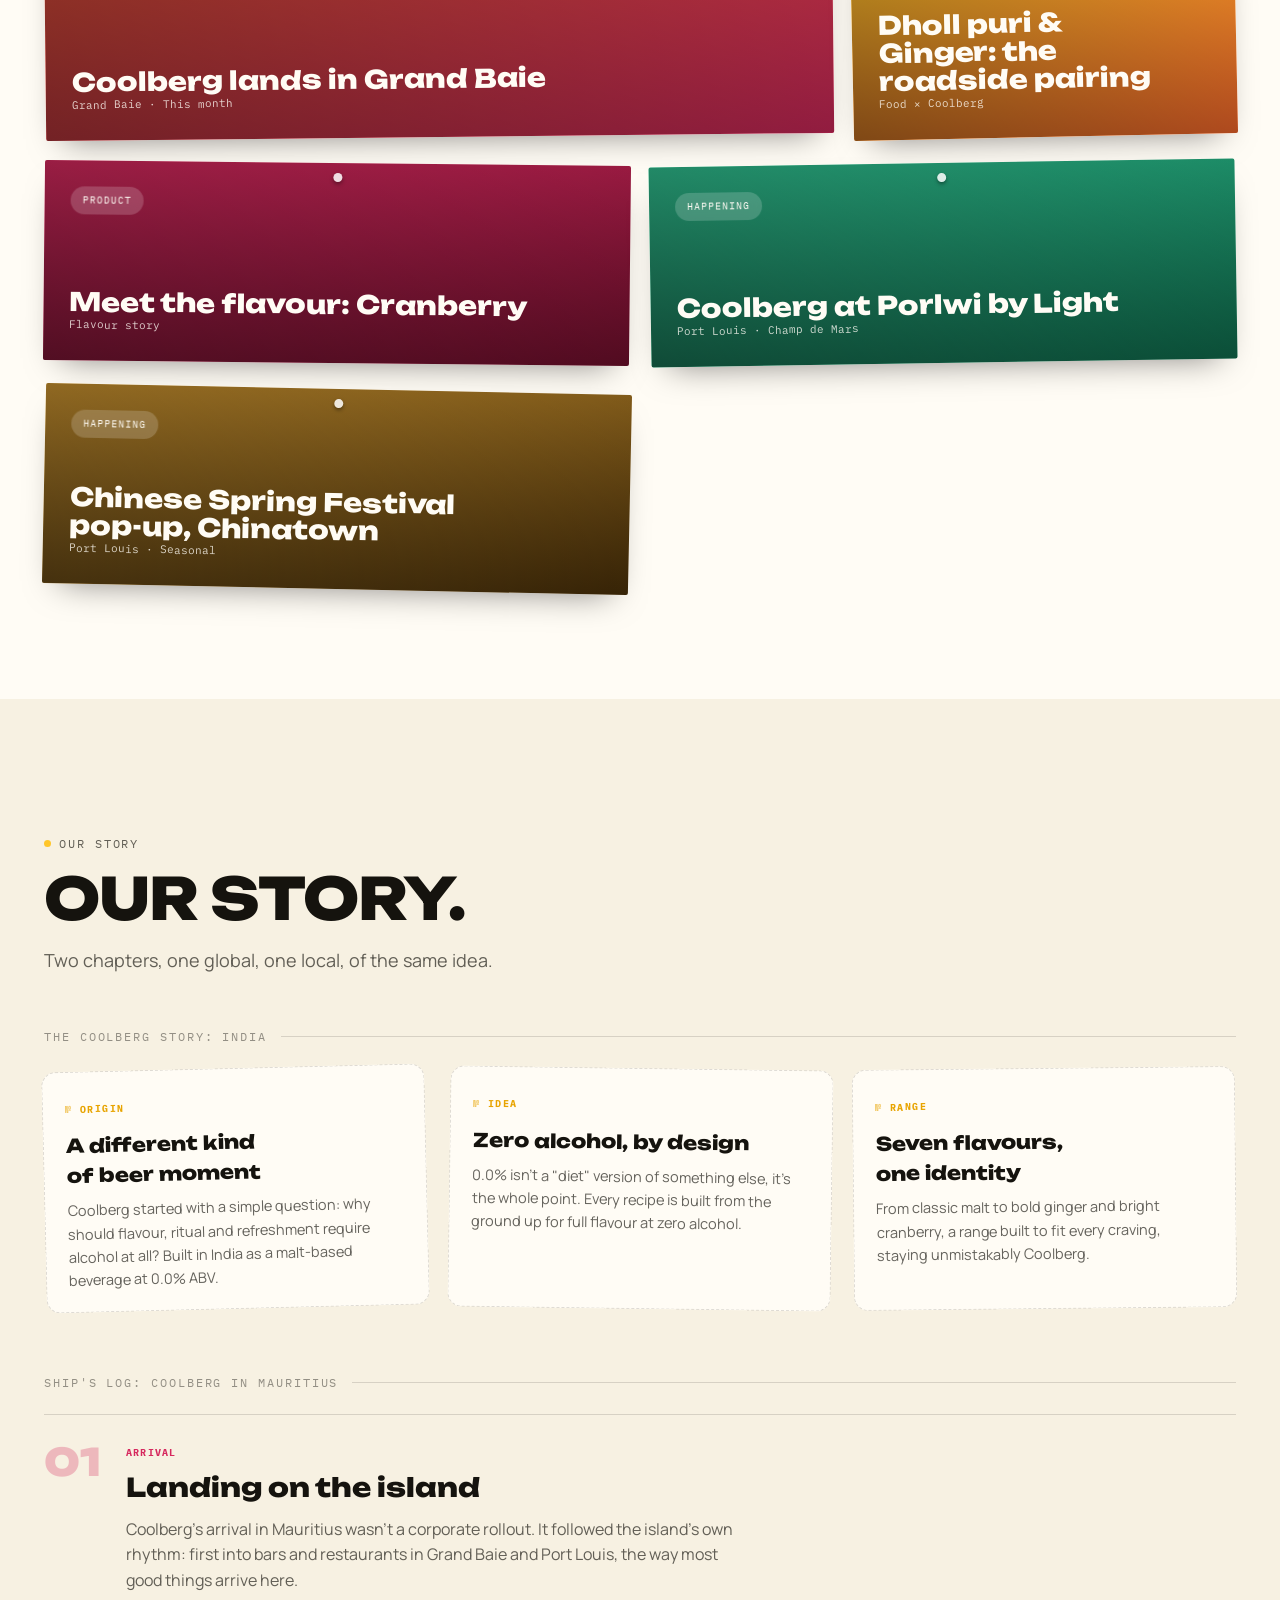
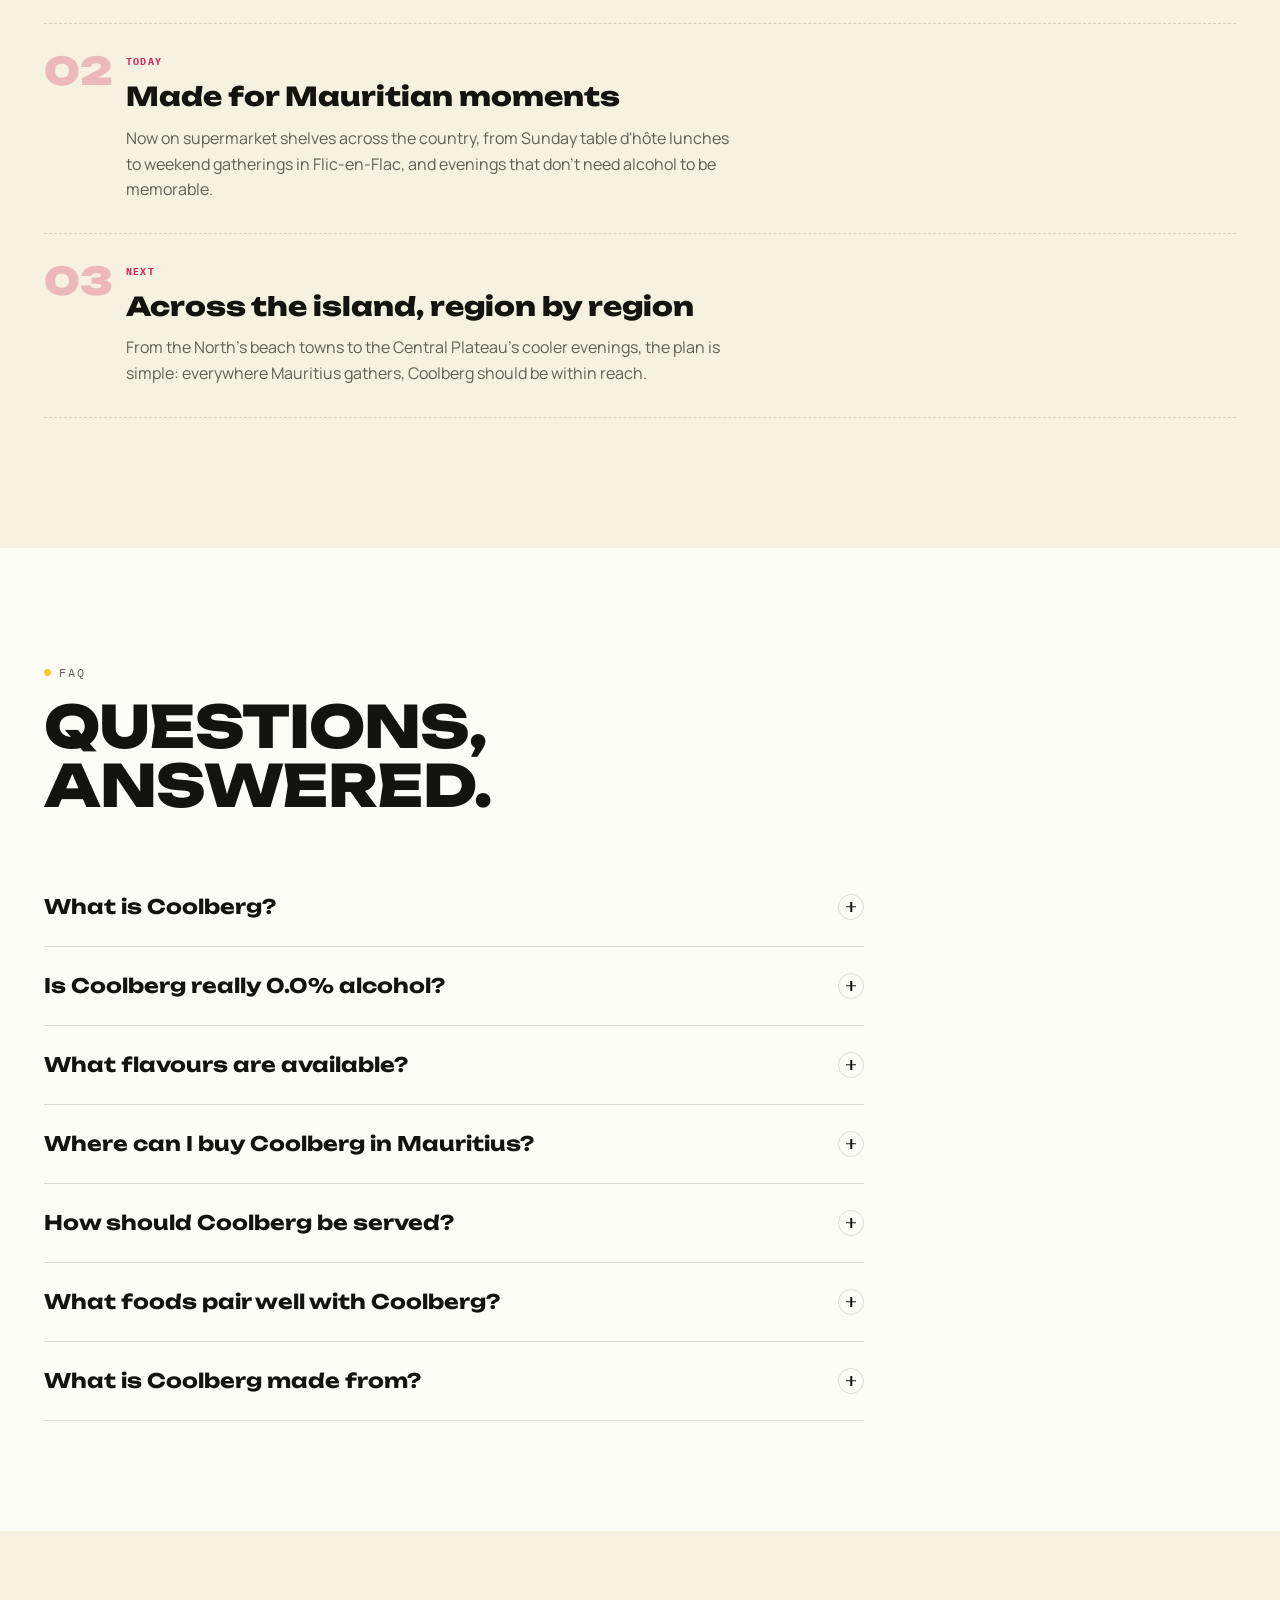
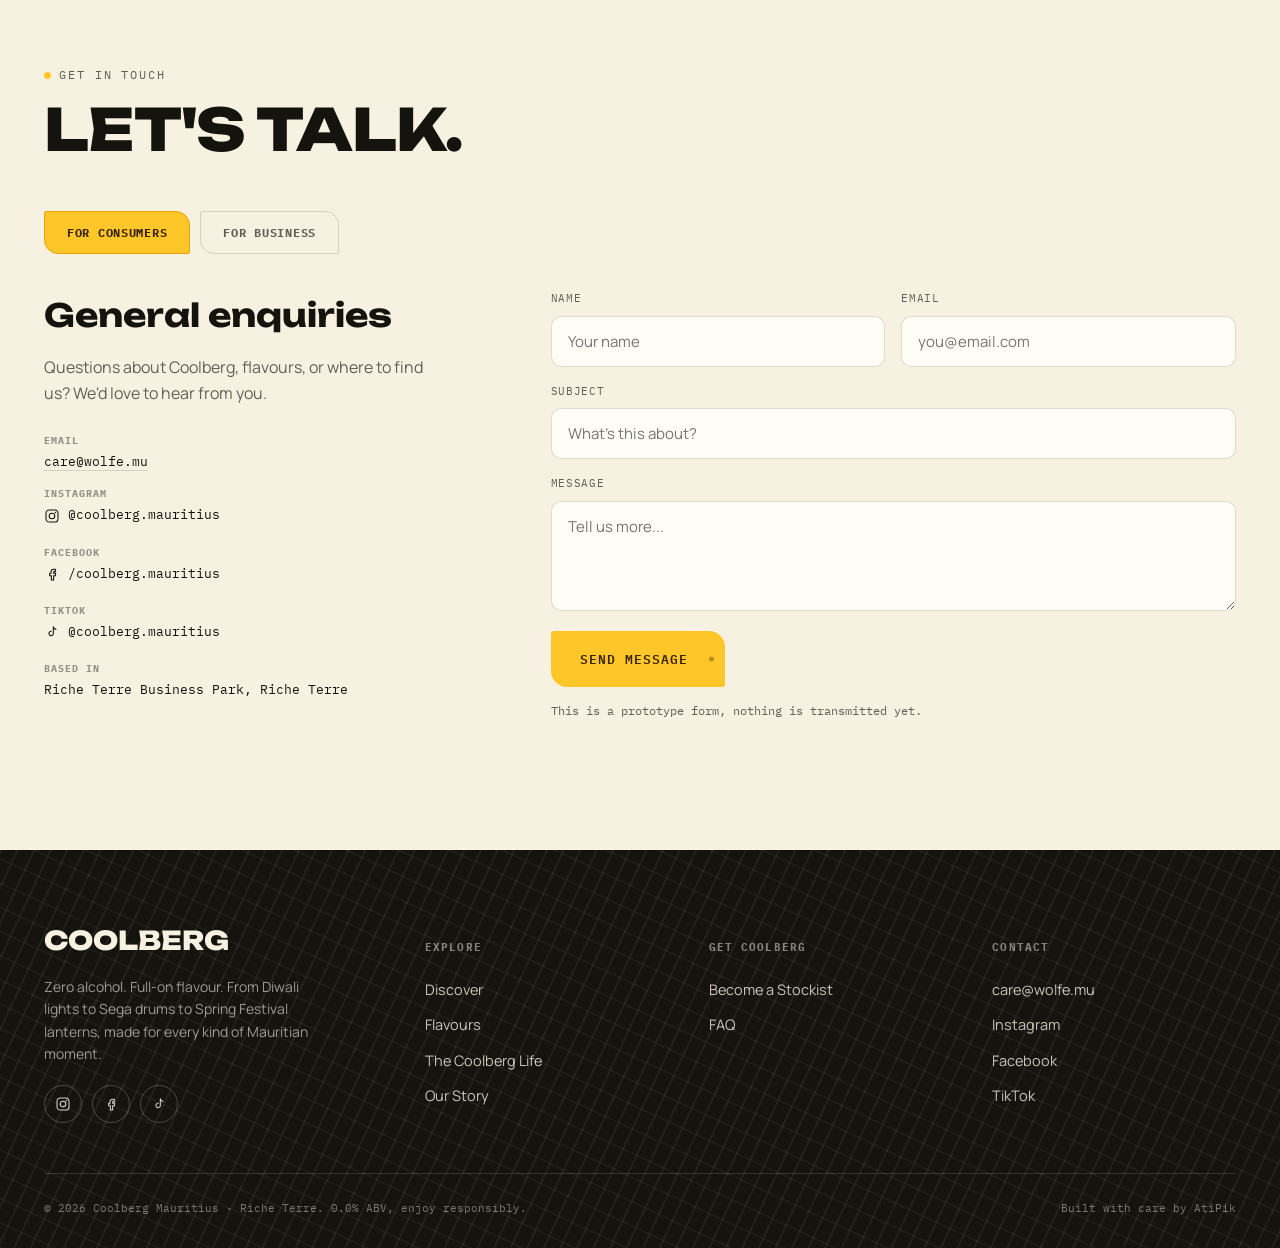
==== commit 32f4ca5e: "Add AtiPik design credit to footer across all pages" ====
--- a/index.html
+++ b/index.html
@@ -29,7 +29,7 @@
       <a href="#moments">Stay Cool</a>
     </div>
     <div class="nav-cta">
-      <a href="#contact" class="btn btn-primary" style="padding:12px 22px;">Find Coolberg</a>
+      <a href="shop.html" class="btn btn-primary" style="padding:12px 22px;">Shop Coolberg</a>
       <button class="burger" id="burgerBtn" aria-expanded="false" aria-controls="mobileMenu" aria-label="Open menu"><span></span></button>
     </div>
   </div>
@@ -42,7 +42,7 @@
   <a href="#life">The Coolberg Life</a>
   <a href="#contact">Find Coolberg</a>
   <a href="#moments">Stay Cool</a>
-  <a href="#contact" class="btn btn-primary mm-cta">Find Coolberg</a>
+  <a href="shop.html" class="btn btn-primary mm-cta">Shop Coolberg</a>
 </div>
 
 <main id="top">
@@ -65,7 +65,7 @@
       <p class="hero-sub">No buzz. Just cool. Seven bold flavours, 0.0% ABV, made for wherever your evening in Mauritius takes you.</p>
       <div class="hero-ctas">
         <a href="#flavours" class="btn btn-primary">Explore Coolberg</a>
-        <a href="#contact" class="btn btn-outline">Find Coolberg</a>
+        <a href="shop.html" class="btn btn-outline">Shop Coolberg</a>
       </div>
       <div class="hero-stats">
         <div><b>0.0%</b><span>ABV, always</span></div>
@@ -196,10 +196,26 @@
   <div class="wrap">
     <div class="sec-head reveal"><span class="eyebrow">The Coolberg life</span><h2>FOR EVERY<br>KIND OF MOMENT.</h2><p>Coolberg was never about the drink alone, it's about what happens around it.</p></div>
     <div class="life-grid reveal">
-      <div class="life-card"><div class="lc-glow" style="background:var(--mint);filter:blur(18px);opacity:.5;"></div><h4>Chill</h4><p>Slow afternoons. Good music. Your kind of moment, no plans required.</p></div>
-      <div class="life-card"><div class="lc-glow" style="background:var(--gold);filter:blur(18px);opacity:.5;"></div><h4>Connect</h4><p>Friends. Conversations. Good food. The table that never quite empties.</p></div>
-      <div class="life-card"><div class="lc-glow" style="background:var(--cranberry);filter:blur(18px);opacity:.5;"></div><h4>Celebrate</h4><p>Birthdays. Gatherings. Big moments that deserve something bold.</p></div>
-      <div class="life-card"><div class="lc-glow" style="background:var(--ginger);filter:blur(18px);opacity:.5;"></div><h4>Explore</h4><p>Try something different. Seven flavours in, there's always one more.</p></div>
+      <div class="life-card">
+        <img class="lc-img" src="assets/situations/chill.webp" alt="Friends chilling by the pool at sunset with a Coolberg" loading="lazy" decoding="async" width="1200" height="673">
+        <div class="lc-scrim"></div>
+        <div class="lc-body"><h4>Chill</h4><p>Slow afternoons. Good music. Your kind of moment, no plans required.</p></div>
+      </div>
+      <div class="life-card">
+        <img class="lc-img" src="assets/situations/connect.webp" alt="Friends laughing over dinner with Coolberg bottles on the table" loading="lazy" decoding="async" width="1200" height="673">
+        <div class="lc-scrim"></div>
+        <div class="lc-body"><h4>Connect</h4><p>Friends. Conversations. Good food. The table that never quite empties.</p></div>
+      </div>
+      <div class="life-card">
+        <img class="lc-img" src="assets/situations/celebrate.webp" alt="Friends toasting with Coolberg bottles at golden hour" loading="lazy" decoding="async" width="1200" height="673">
+        <div class="lc-scrim"></div>
+        <div class="lc-body"><h4>Celebrate</h4><p>Birthdays. Gatherings. Big moments that deserve something bold.</p></div>
+      </div>
+      <div class="life-card">
+        <img class="lc-img" src="assets/situations/explore.webp" alt="A Coolberg bottle on a mountain rock with friends taking in the view" loading="lazy" decoding="async" width="1200" height="673">
+        <div class="lc-scrim"></div>
+        <div class="lc-body"><h4>Explore</h4><p>Try something different. Seven flavours in, there's always one more.</p></div>
+      </div>
     </div>
   </div>
 </section>
@@ -305,9 +321,9 @@
         <p>Questions about Coolberg, flavours, or where to find us? We'd love to hear from you.</p>
         <div class="ci-list">
           <div><b>Email</b><a href="mailto:care@wolfe.mu">care@wolfe.mu</a></div>
-          <div><b>Instagram</b><a href="https://www.instagram.com/coolberg.mauritius/" target="_blank" rel="noopener">@coolberg.mauritius</a></div>
-          <div><b>Facebook</b><a href="https://www.facebook.com/coolberg.mauritius" target="_blank" rel="noopener">/coolberg.mauritius</a></div>
-          <div><b>TikTok</b><a href="https://www.tiktok.com/@coolberg.mauritius" target="_blank" rel="noopener">@coolberg.mauritius</a></div>
+          <div><b>Instagram</b><a class="ci-social" href="https://www.instagram.com/coolberg.mauritius/" target="_blank" rel="noopener"><svg viewBox="0 0 24 24" fill="none" stroke="currentColor" stroke-width="1.6"><rect x="3" y="3" width="18" height="18" rx="5"/><circle cx="12" cy="12" r="4.2"/><circle cx="17.2" cy="6.8" r="1.1" fill="currentColor" stroke="none"/></svg>@coolberg.mauritius</a></div>
+          <div><b>Facebook</b><a class="ci-social" href="https://www.facebook.com/coolberg.mauritius" target="_blank" rel="noopener"><svg viewBox="0 0 24 24" fill="none" stroke="currentColor" stroke-width="1.6"><path d="M14.5 8.5h2.5V5h-2.5c-2.2 0-4 1.8-4 4v2H8.5v3.5H11V21h3.5v-6.5H17l.5-3.5h-3V9c0-.6.4-1 1-1z"/></svg>/coolberg.mauritius</a></div>
+          <div><b>TikTok</b><a class="ci-social" href="https://www.tiktok.com/@coolberg.mauritius" target="_blank" rel="noopener"><svg viewBox="0 0 24 24" fill="none" stroke="currentColor" stroke-width="1.6"><path d="M14 4v10.2a3.3 3.3 0 1 1-2.6-3.23"/><path d="M14 4c.5 2.4 2.2 4 4.6 4.2"/></svg>@coolberg.mauritius</a></div>
           <div><b>Based in</b>Riche Terre Business Park, Riche Terre</div>
         </div>
       </div>
@@ -371,7 +387,7 @@
     </div>
     <div class="foot-bottom">
       <span>© 2026 Coolberg Mauritius · Riche Terre. 0.0% ABV, enjoy responsibly.</span>
-      <span>Coolberg Mauritius Digital Prototype</span>
+      <span>Built with care by AtiPik</span>
     </div>
   </div>
 </footer>
--- a/styles.css
+++ b/styles.css
@@ -195,13 +195,13 @@
 .fl-cta{margin-top:28px;}
 
 @media (max-width:760px){
-  .fl-display{grid-template-columns:minmax(84px,104px) 1fr;grid-template-rows:auto auto;grid-template-areas:"list bottle" "copy copy";padding:26px 20px;min-height:0;text-align:center;gap:16px;align-items:center;}
+  .fl-display{grid-template-columns:minmax(90px,auto) 1fr;grid-template-rows:auto auto;grid-template-areas:"list bottle" "copy copy";padding:26px 20px;min-height:0;text-align:center;gap:16px;align-items:center;}
   .fl-bottle-wrap{align-self:center;}
   .fl-bottle-photo{width:118px;}
-  .fl-list{flex-direction:column;flex-wrap:nowrap;gap:8px;align-self:center;margin-bottom:0;}
-  .fl-item{flex:none;padding:8px 8px;border-radius:3px 10px 3px 10px;justify-content:flex-start;}
+  .fl-list{flex-direction:column;flex-wrap:nowrap;gap:8px;align-self:center;align-items:flex-start;margin-bottom:0;}
+  .fl-item{flex:none;width:auto;padding:8px 10px;border-radius:3px 10px 3px 10px;justify-content:flex-start;}
   .fl-item .idx{display:none;}
-  .fl-item .name{font-size:11.5px;white-space:normal;line-height:1.15;}
+  .fl-item .name{font-size:11.5px;white-space:nowrap;line-height:1.15;}
   .fl-item .dot{width:9px;height:9px;}
   .fl-item[aria-selected="true"]{transform:none;}
   .fl-copy{margin-top:4px;}
@@ -247,13 +247,15 @@
 #life .eyebrow::before{background:var(--gold);}
 #life .sec-head p{color:rgba(247,241,226,.66);}
 .life-grid{display:grid;grid-template-columns:repeat(4,1fr);gap:2px;background:rgba(247,241,226,.14);border-radius:var(--radius-lg);overflow:hidden;}
-.life-card{background:var(--fg);padding:36px 26px;min-height:340px;display:flex;flex-direction:column;justify-content:flex-end;position:relative;transition:background .35s;}
-.life-card:hover{background:#1f1a10;}
-.life-card .lc-glow{position:absolute;top:26px;left:26px;width:46px;height:46px;border-radius:50%;}
-.life-card h4{font-size:26px;font-weight:800;color:var(--bg);margin-bottom:10px;}
-.life-card p{color:rgba(247,241,226,.62);font-size:14.5px;}
+.life-card{background:var(--fg);position:relative;overflow:hidden;aspect-ratio:1/1;}
+.life-card .lc-img{position:absolute;inset:0;width:100%;height:100%;object-fit:cover;transition:transform .6s cubic-bezier(.16,.8,.24,1);}
+.life-card:hover .lc-img{transform:scale(1.06);}
+.life-card .lc-scrim{position:absolute;inset:0;background:linear-gradient(180deg, rgba(10,8,4,0) 38%, rgba(10,8,4,.92) 100%);}
+.life-card .lc-body{position:relative;z-index:1;height:100%;padding:26px;display:flex;flex-direction:column;justify-content:flex-end;}
+.life-card h4{font-size:24px;font-weight:800;color:var(--bg);margin-bottom:8px;}
+.life-card p{color:rgba(247,241,226,.72);font-size:14px;line-height:1.5;}
 @media (max-width:900px){ .life-grid{grid-template-columns:1fr 1fr;} }
-@media (max-width:560px){ .life-grid{grid-template-columns:1fr;} .life-card{min-height:220px;} }
+@media (max-width:560px){ .life-grid{grid-template-columns:1fr;} .life-card{aspect-ratio:16/9;} }
 
 /* ============ MAURITIUS — ARRIVAL STAMP ============ */
 #mauritius{padding:130px 0;overflow:hidden;}
@@ -367,6 +369,8 @@
 .contact-info .ci-list b{display:block;color:var(--fg-faint);font-size:10px;letter-spacing:.1em;text-transform:uppercase;margin-bottom:3px;}
 .contact-info .ci-list a{color:var(--fg);text-decoration:none;border-bottom:1px solid var(--border);transition:color .2s,border-color .2s;}
 .contact-info .ci-list a:hover{color:var(--gold-deep);border-color:var(--gold-deep);}
+.contact-info .ci-list a.ci-social{display:inline-flex;align-items:center;gap:8px;border-bottom:none;}
+.contact-info .ci-list a.ci-social svg{width:16px;height:16px;flex:none;}
 .form-grid{display:grid;grid-template-columns:1fr 1fr;gap:16px;}
 .field{display:flex;flex-direction:column;gap:8px;}
 .field.full{grid-column:1/-1;}
